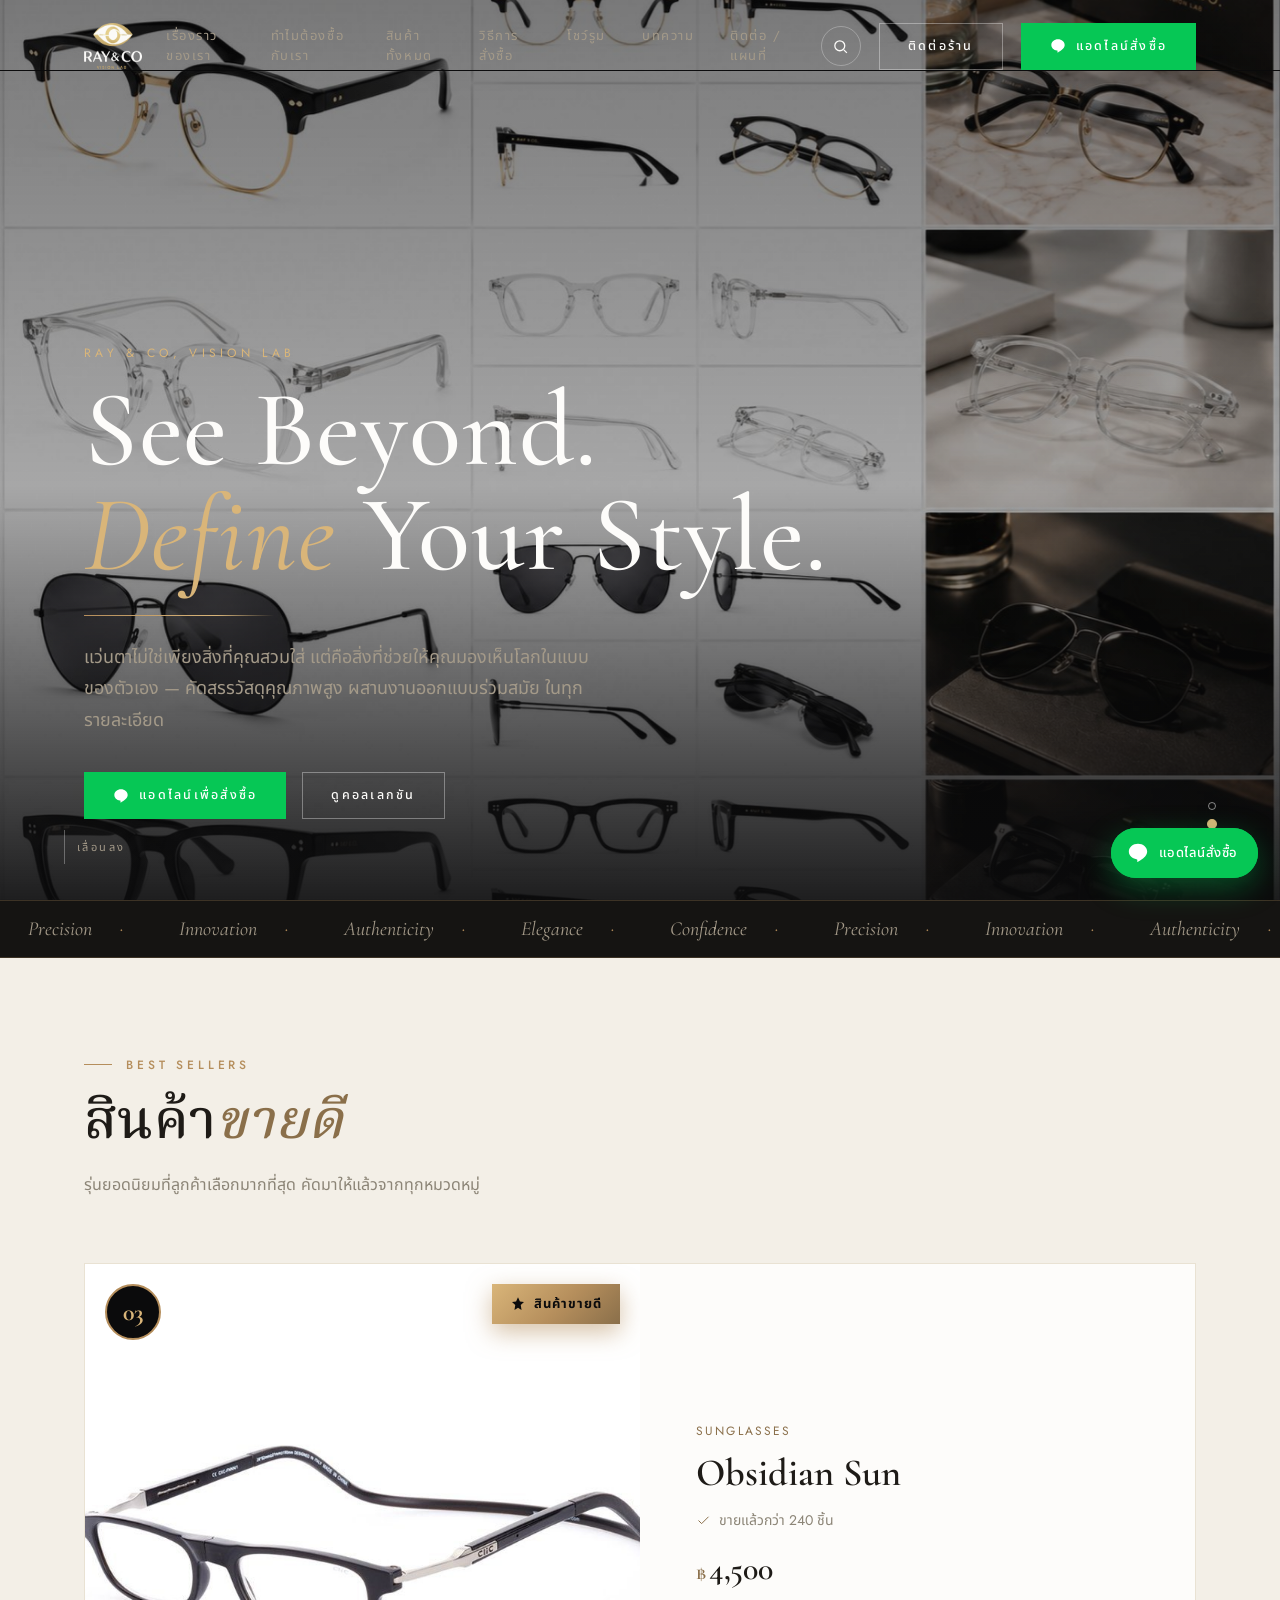
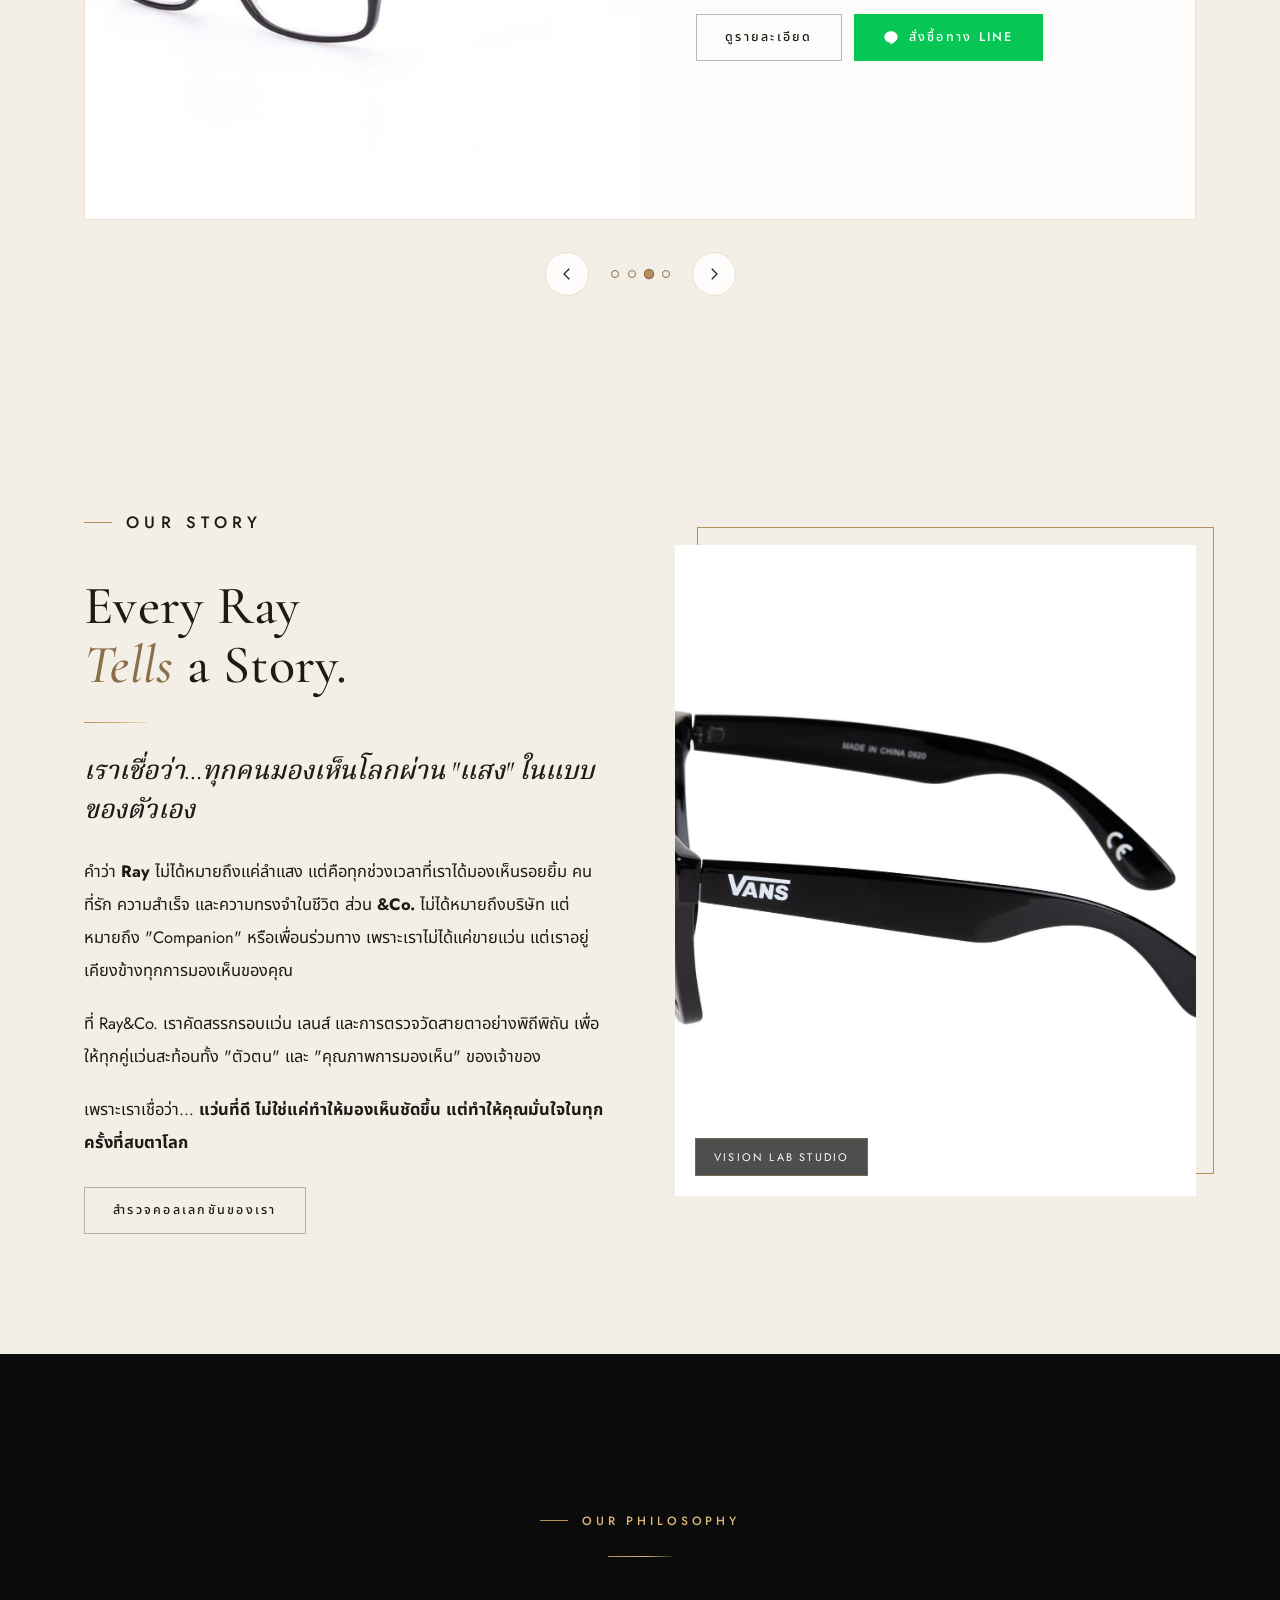
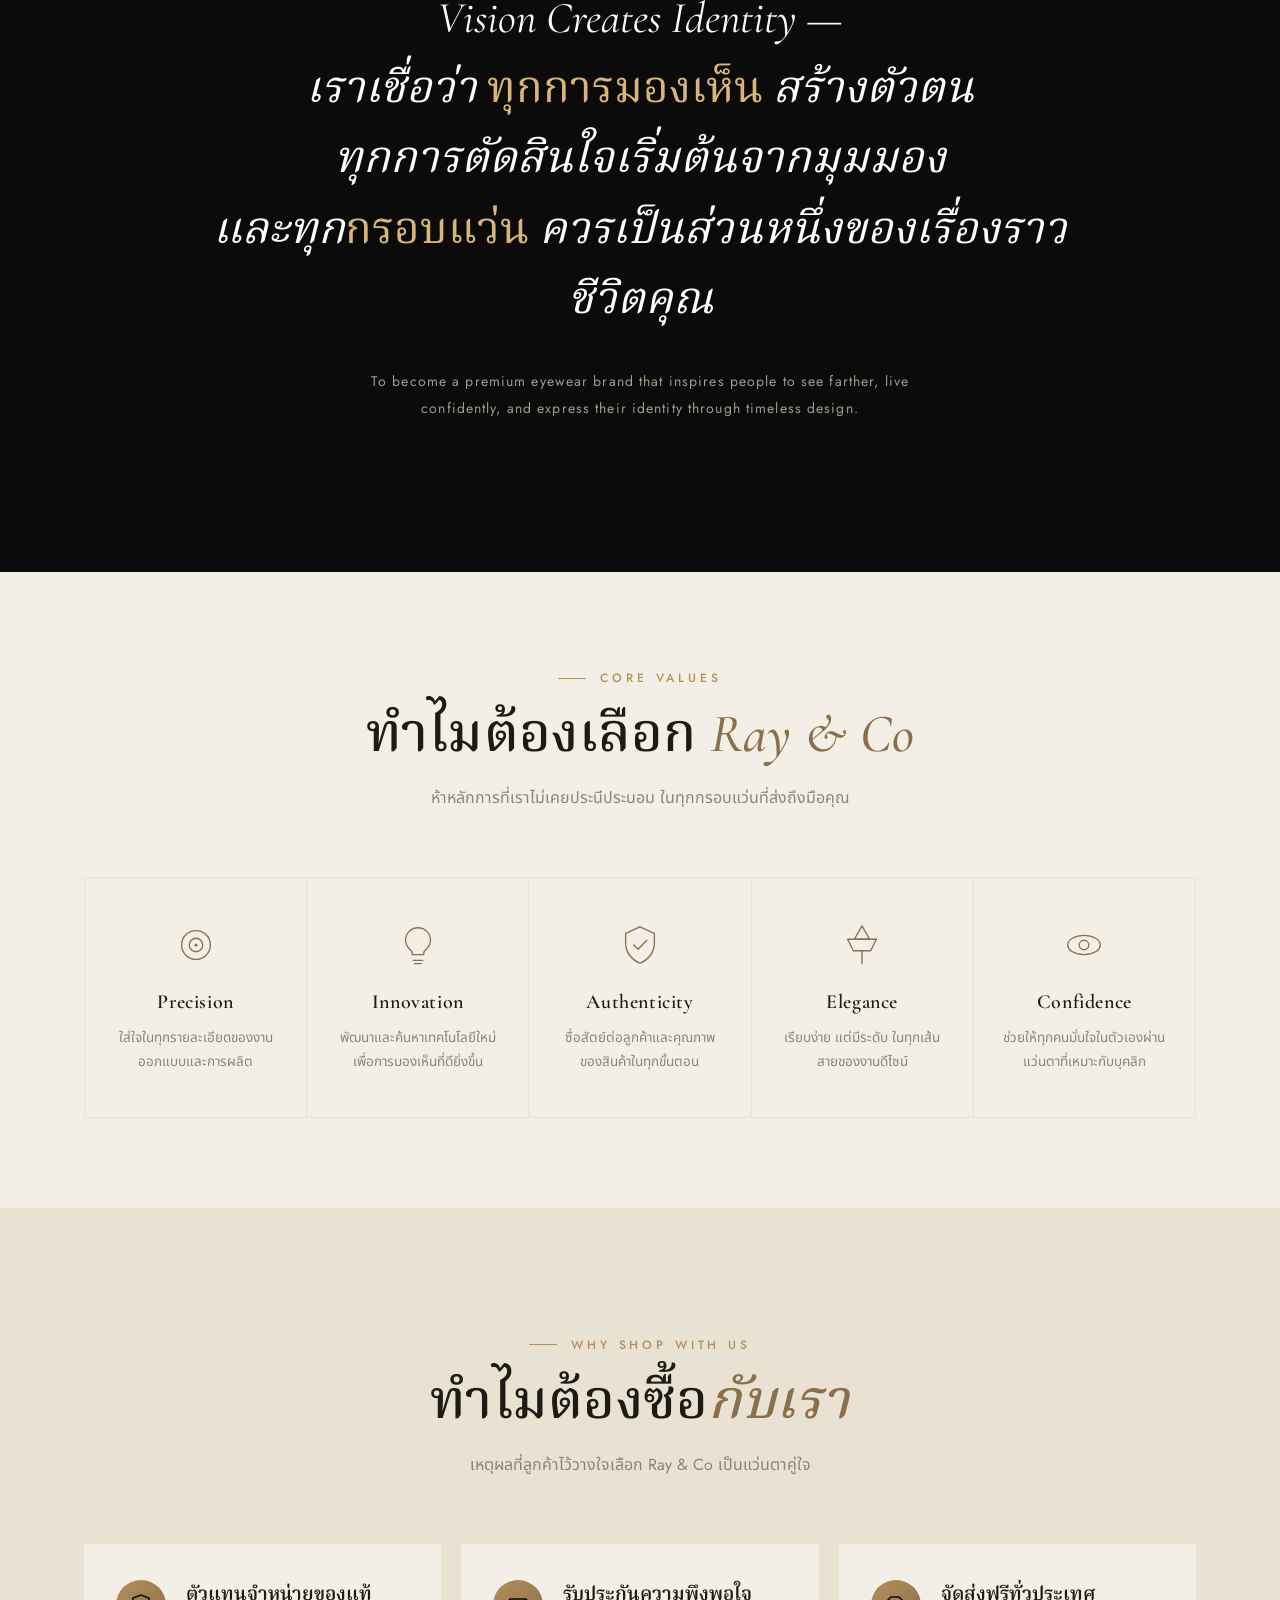
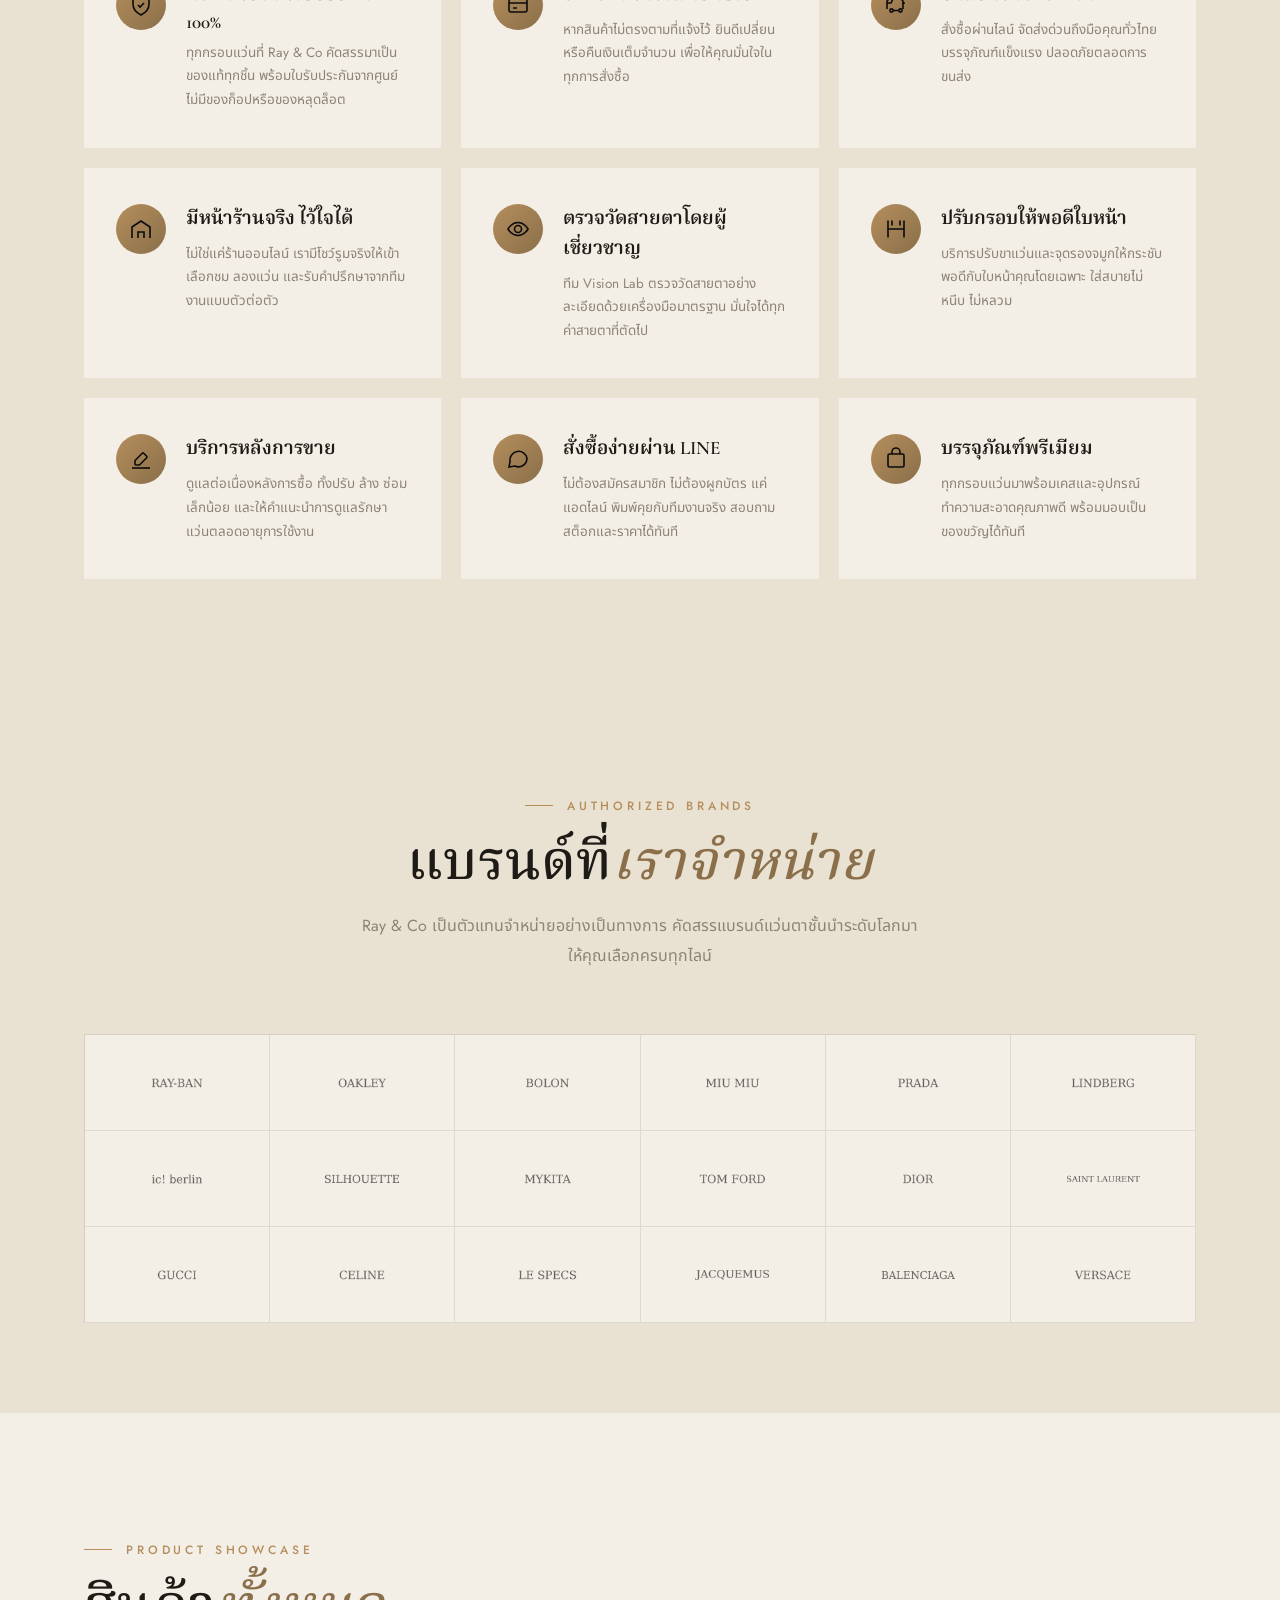
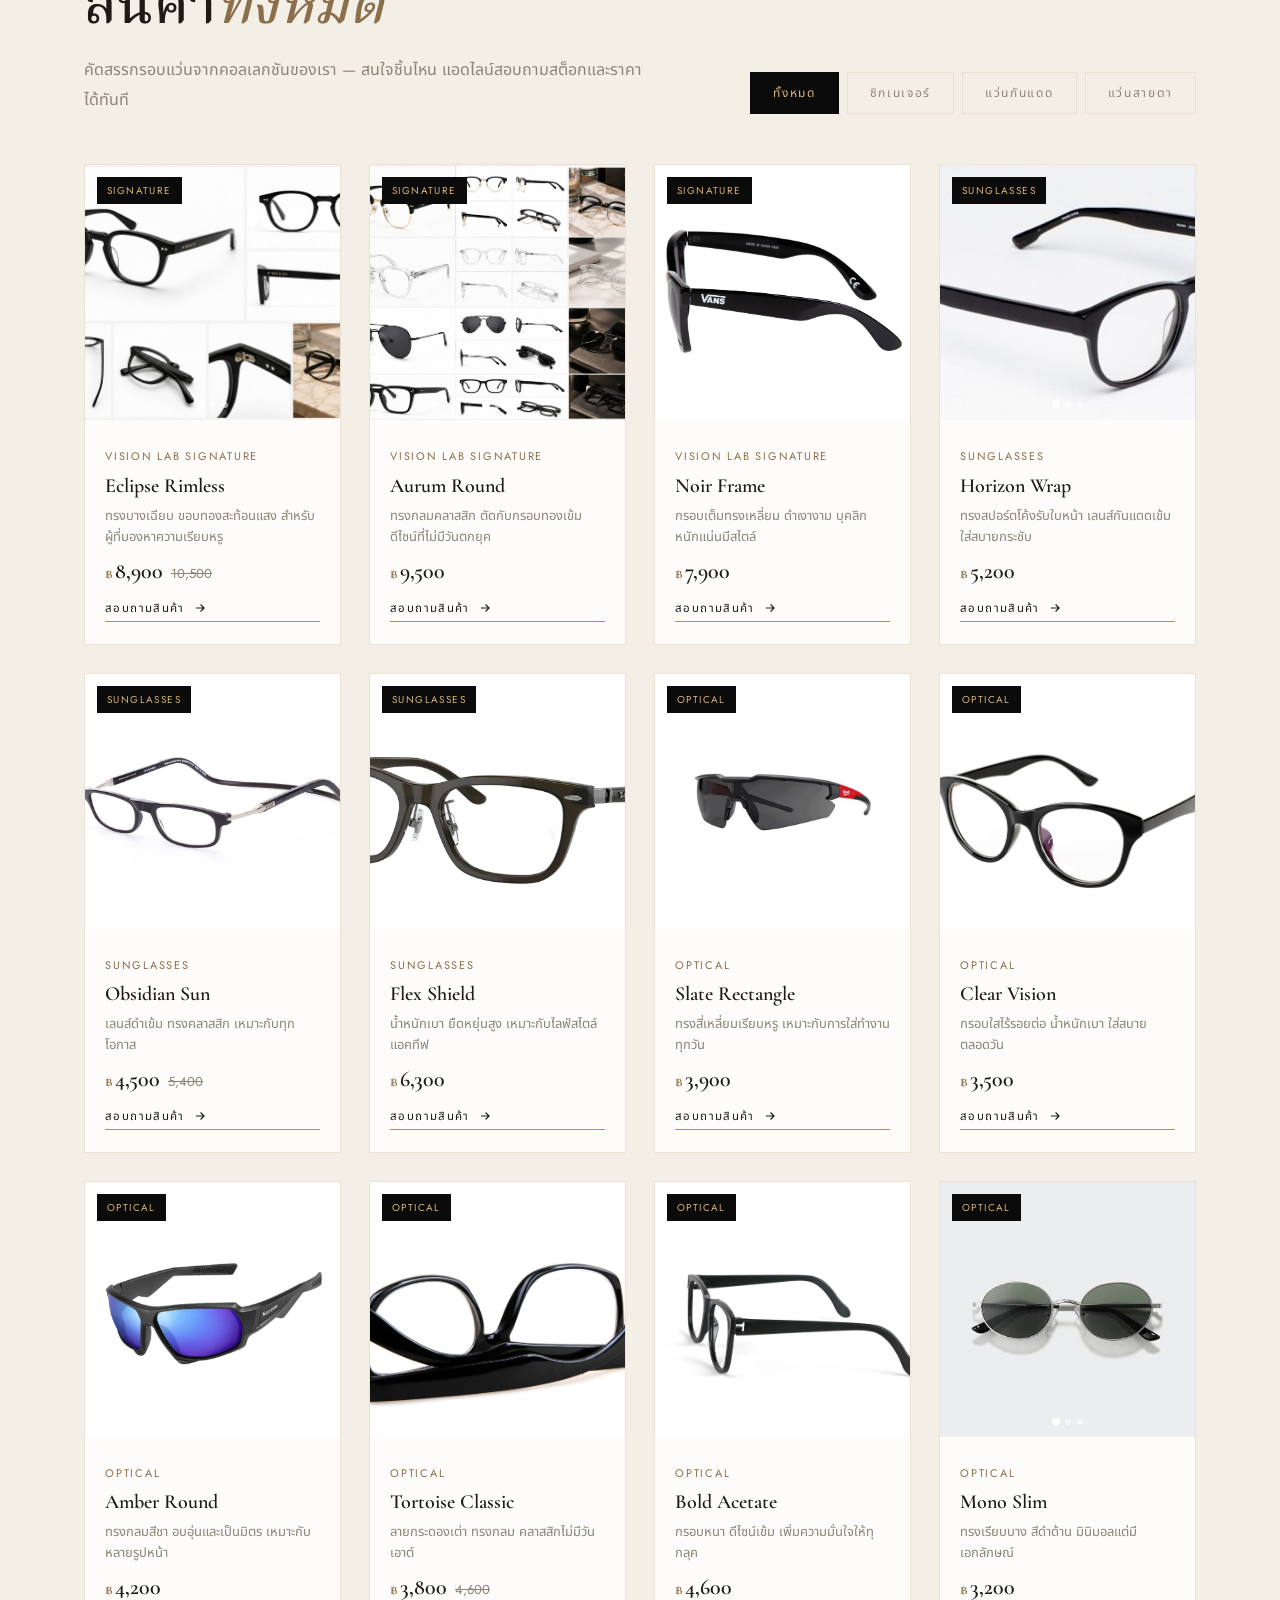
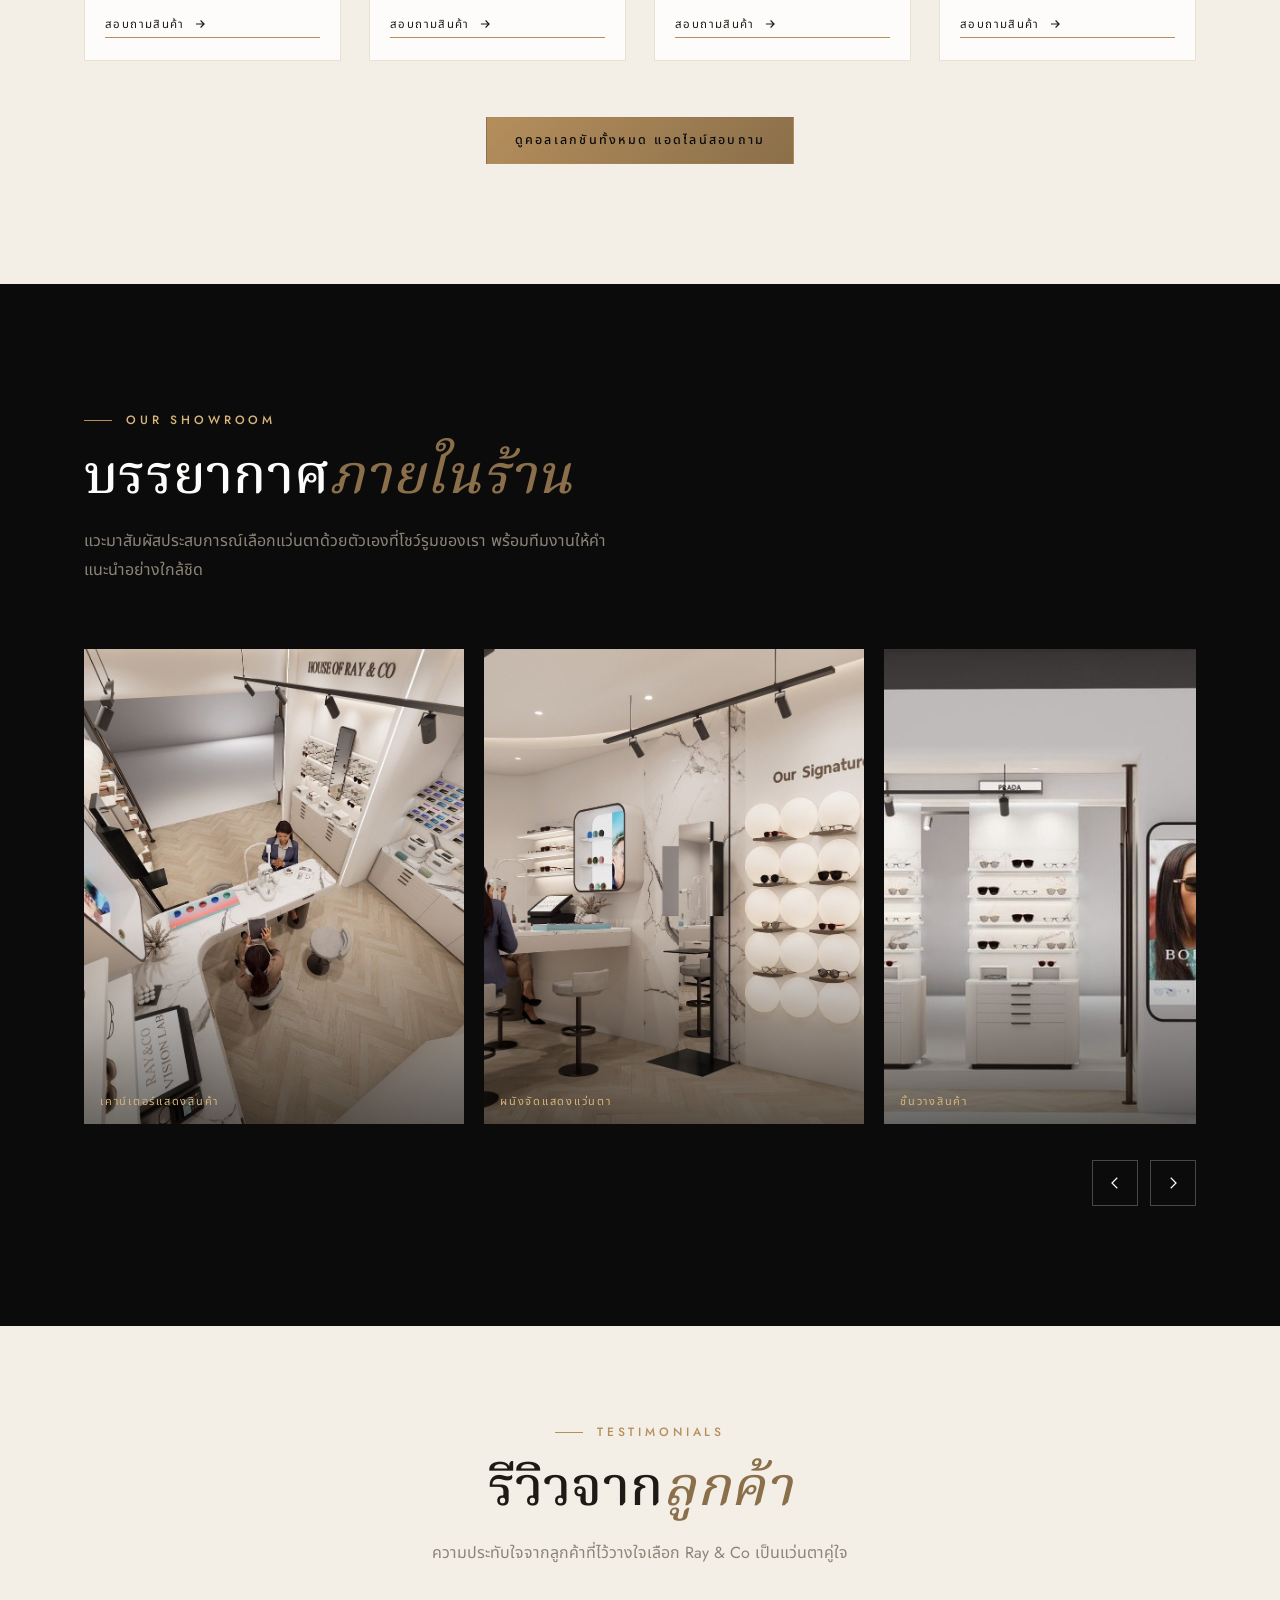
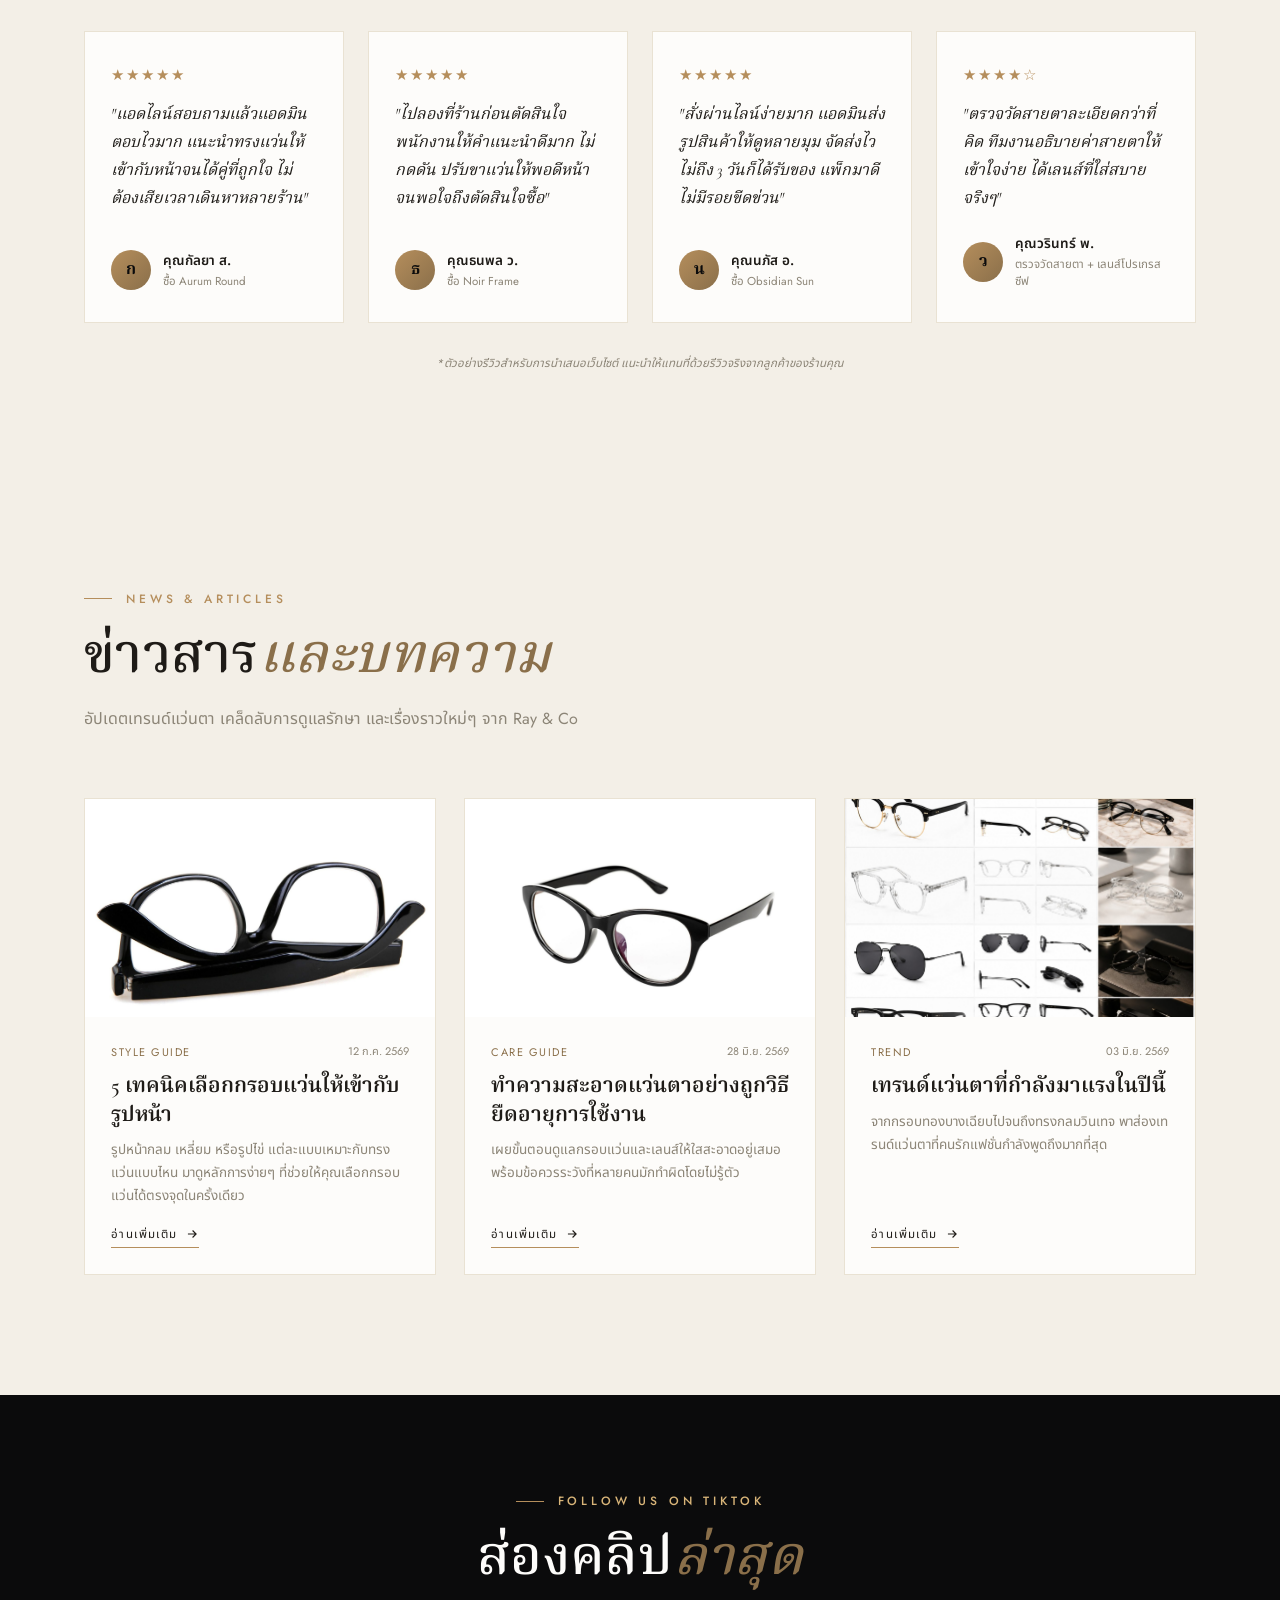
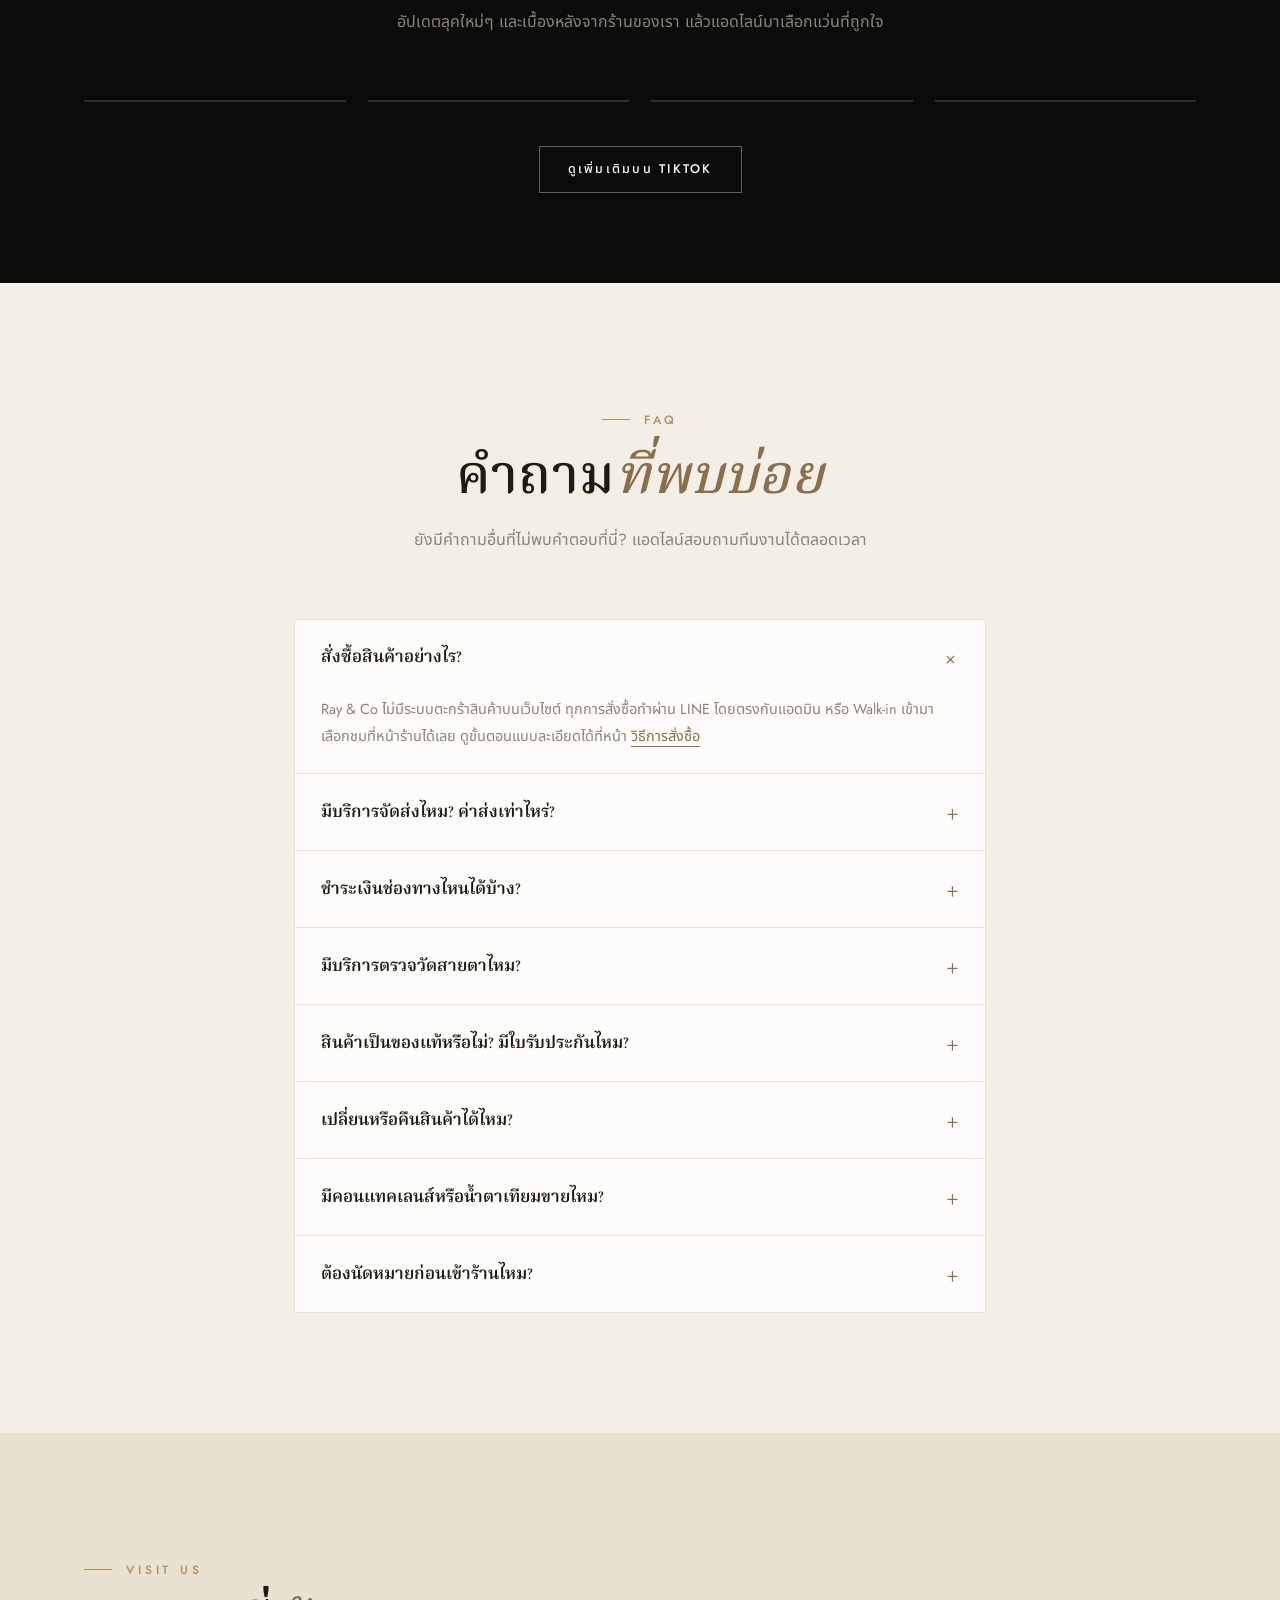
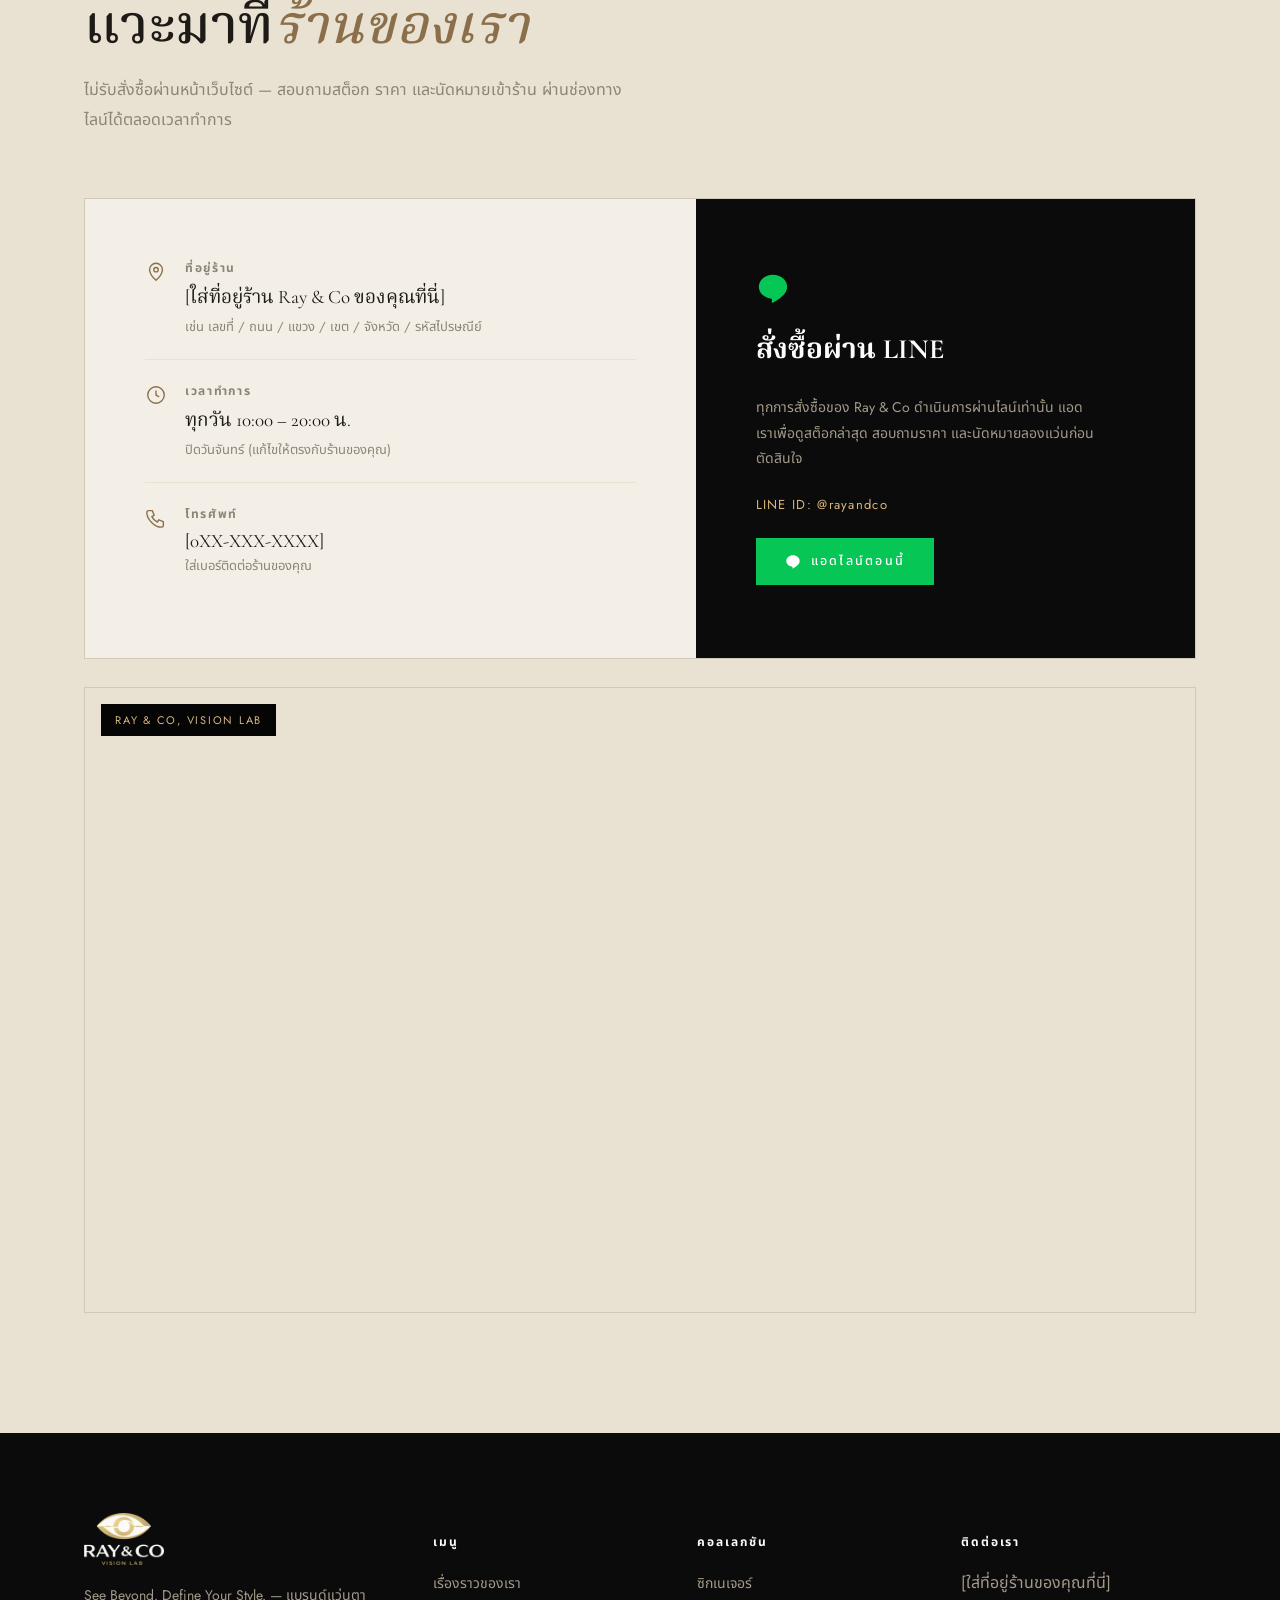
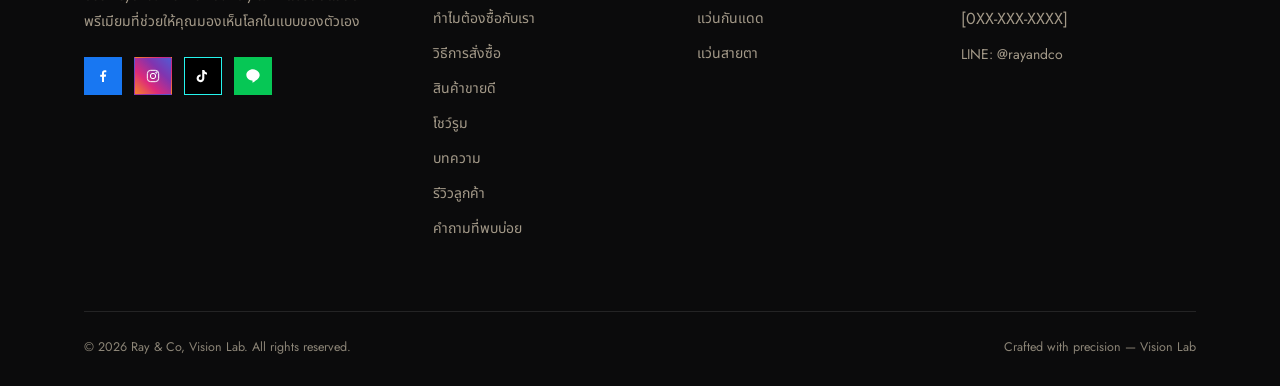
==== index.html @ b4481d18 "Add files via upload" ====
<!DOCTYPE html>
<html lang="th">
<head>
<meta charset="UTF-8">
<meta name="viewport" content="width=device-width, initial-scale=1.0">
<title>Ray &amp; Co, Vision Lab | See Beyond. Define Your Style.</title>
<meta name="description" content="Ray & Co, Vision Lab — แบรนด์แว่นตาพรีเมียมที่ผสานงานออกแบบร่วมสมัยเข้ากับคุณภาพเหนือกาลเวลา สนใจสั่งซื้อแอดไลน์ได้ทันที">

<!-- Favicon -->
<link rel="icon" href="favicon.ico" sizes="any">
<link rel="icon" href="assets/logo/favicon-32.png" type="image/png" sizes="32x32">
<link rel="icon" href="assets/logo/favicon-16.png" type="image/png" sizes="16x16">
<link rel="apple-touch-icon" href="assets/logo/apple-touch-icon.png">

<!-- Open Graph / Social Preview -->
<meta property="og:type" content="website">
<meta property="og:site_name" content="Ray & Co, Vision Lab">
<meta property="og:locale" content="th_TH">
<meta property="og:title" content="Ray & Co, Vision Lab | See Beyond. Define Your Style.">
<meta property="og:description" content="Ray & Co, Vision Lab — แบรนด์แว่นตาพรีเมียมที่ผสานงานออกแบบร่วมสมัยเข้ากับคุณภาพเหนือกาลเวลา สนใจสั่งซื้อแอดไลน์ได้ทันที">
<meta property="og:image" content="https://www.rayandco-visionlab.com/assets/logo/og-image.jpg">
<meta property="og:url" content="https://www.rayandco-visionlab.com/">
<meta name="twitter:card" content="summary_large_image">
<meta name="twitter:title" content="Ray & Co, Vision Lab | See Beyond. Define Your Style.">
<meta name="twitter:description" content="Ray & Co, Vision Lab — แบรนด์แว่นตาพรีเมียมที่ผสานงานออกแบบร่วมสมัยเข้ากับคุณภาพเหนือกาลเวลา สนใจสั่งซื้อแอดไลน์ได้ทันที">
<meta name="twitter:image" content="https://www.rayandco-visionlab.com/assets/logo/og-image.jpg">

<!-- Fonts -->
<link rel="preconnect" href="https://fonts.googleapis.com">
<link rel="preconnect" href="https://fonts.gstatic.com" crossorigin>
<link href="https://fonts.googleapis.com/css2?family=Cormorant+Garamond:ital,wght@0,300;0,400;0,500;0,600;1,400;1,500&family=Jost:wght@300;400;500;600&family=Noto+Serif+Thai:wght@400;500;600&family=Noto+Sans+Thai:wght@300;400;500;600&display=swap" rel="stylesheet">

<link rel="stylesheet" href="css/style.css">
</head>
<body>

<!-- =========================================================
     HEADER
     ========================================================= -->
<header class="site-header" id="siteHeader">
  <div class="container">
    <a href="#top" class="brand-mark">
      <img src="assets/logo/logo-white.png" alt="Ray & Co, Vision Lab" class="brand-logo-img">
    </a>

    <nav class="main-nav" id="mainNav">
      <a href="#story">เรื่องราวของเรา</a>
      <a href="#whyus">ทำไมต้องซื้อกับเรา</a>
      <a href="#collection">สินค้าทั้งหมด</a>
      <a href="order-guide.html">วิธีการสั่งซื้อ</a>
      <a href="#showroom">โชว์รูม</a>
      <a href="#articles">บทความ</a>
      <a href="#visit">ติดต่อ / แผนที่</a>
    </nav>

    <div class="header-actions">
      <button class="search-toggle" id="searchToggle" aria-label="ค้นหาสินค้า" aria-expanded="false">
        <svg viewBox="0 0 24 24" fill="none" stroke="currentColor" stroke-width="1.8"><circle cx="11" cy="11" r="7"/><path d="M21 21l-4.3-4.3"/></svg>
      </button>
      <a href="#visit" class="btn btn-outline-dark" id="navContactBtn"><span>ติดต่อร้าน</span></a>
      <a href="https://line.me/R/ti/p/@rayandco" target="_blank" rel="noopener" class="btn btn-line line-cta">
        <svg viewBox="0 0 24 24" fill="currentColor" aria-hidden="true"><path d="M12 2C6.477 2 2 5.79 2 10.45c0 4.17 3.55 7.67 8.35 8.32.32.07.77.21.88.49.1.25.06.65.03.9l-.14.9c-.04.25-.2.99.86.54 1.06-.45 5.72-3.37 7.8-5.77C21.24 13.9 22 12.26 22 10.45 22 5.79 17.52 2 12 2Z"/></svg>
        <span>แอดไลน์สั่งซื้อ</span>
      </a>
      <button class="nav-toggle" id="navToggle" aria-label="เปิดเมนู" aria-expanded="false">
        <span></span><span></span><span></span>
      </button>
    </div>
  </div>

  <div class="search-panel" id="searchPanel">
    <div class="container search-panel-inner">
      <svg class="search-panel-ic" viewBox="0 0 24 24" fill="none" stroke="currentColor" stroke-width="1.6"><circle cx="11" cy="11" r="7"/><path d="M21 21l-4.3-4.3"/></svg>
      <input type="text" id="searchInput" placeholder="ค้นหาสินค้า เช่น Aurum, แว่นกันแดด, Signature..." autocomplete="off">
      <button class="search-panel-close" id="searchClose" aria-label="ปิดค้นหา"><svg viewBox="0 0 24 24" fill="none" stroke="currentColor" stroke-width="1.8"><path d="M6 6l12 12M18 6L6 18"/></svg></button>
    </div>
    <p class="search-status" id="searchStatus"></p>
  </div>
</header>

<!-- =========================================================
     HERO
     ========================================================= -->
<section class="hero" id="top">
  <div class="hero-slides" id="heroSlides">
    <div class="hero-slide active"><img src="assets/shop/shop-14.jpg" alt="เคาน์เตอร์แสดงสินค้าภายในร้าน Ray & Co, Vision Lab" style="--pos:center 30%"></div>
    <div class="hero-slide"><img src="assets/products/product-04.jpg" alt="กรอบแว่นตาคอลเลกชันซิกเนเจอร์ระยะใกล้"></div>
    <div class="hero-slide"><img src="assets/shop/shop-01.jpg" alt="ชั้นวางแว่นตาภายในร้าน"></div>
    <div class="hero-slide"><img src="assets/shop/shop-05.jpg" alt="บรรยากาศภายในร้าน Ray & Co"></div>
  </div>

  <div class="hero-content">
    <div class="container">
      <p class="hero-eyebrow">Ray &amp; Co, Vision Lab</p>
      <h1 class="hero-title">See Beyond.<br><em>Define</em> Your Style.</h1>
      <div class="hero-line"></div>
      <p class="hero-sub">แว่นตาไม่ใช่เพียงสิ่งที่คุณสวมใส่ แต่คือสิ่งที่ช่วยให้คุณมองเห็นโลกในแบบของตัวเอง — คัดสรรวัสดุคุณภาพสูง ผสานงานออกแบบร่วมสมัย ในทุกรายละเอียด</p>
      <div class="hero-cta">
        <a href="https://line.me/R/ti/p/@rayandco" target="_blank" rel="noopener" class="btn btn-line line-cta">
          <svg viewBox="0 0 24 24" fill="currentColor" aria-hidden="true"><path d="M12 2C6.477 2 2 5.79 2 10.45c0 4.17 3.55 7.67 8.35 8.32.32.07.77.21.88.49.1.25.06.65.03.9l-.14.9c-.04.25-.2.99.86.54 1.06-.45 5.72-3.37 7.8-5.77C21.24 13.9 22 12.26 22 10.45 22 5.79 17.52 2 12 2Z"/></svg>
          <span>แอดไลน์เพื่อสั่งซื้อ</span>
        </a>
        <a href="#collection" class="btn btn-outline-dark"><span>ดูคอลเลกชัน</span></a>
      </div>
    </div>
  </div>

  <div class="scroll-cue"><span class="stick"></span> เลื่อนลง</div>
  <div class="hero-dots" id="heroDots"></div>
</section>

<!-- =========================================================
     MARQUEE
     ========================================================= -->
<div class="marquee" aria-hidden="true">
  <div class="marquee-track">
    <span>Precision</span><span>Innovation</span><span>Authenticity</span><span>Elegance</span><span>Confidence</span>
    <span>Precision</span><span>Innovation</span><span>Authenticity</span><span>Elegance</span><span>Confidence</span>
  </div>
</div>

<!-- =========================================================
     BEST SELLERS — auto-rotating spotlight
     ========================================================= -->
<section class="section tight bestsellers" id="bestsellers">
  <div class="container">
    <div class="section-head reveal">
      <p class="eyebrow">Best Sellers</p>
      <h2 class="section-title">สินค้า<em>ขายดี</em></h2>
      <p class="section-desc">รุ่นยอดนิยมที่ลูกค้าเลือกมากที่สุด คัดมาให้แล้วจากทุกหมวดหมู่</p>
    </div>

    <div class="bs-spotlight reveal" id="bsSpotlight">
      <div class="bs-slides" id="bsSlides">
        <div class="bs-slide active">
          <div class="bs-slide-media" data-lightbox data-caption="Eclipse Rimless สินค้าขายดีอันดับ 1">
            <div class="bs-badge"><svg viewBox="0 0 24 24" fill="currentColor"><path d="M12 2l2.9 6.3L21 9l-4.9 4.5L17.3 21 12 17.8 6.7 21l1.2-7.5L3 9l6.1-.7L12 2Z"/></svg>สินค้าขายดี</div>
            <div class="bs-rank">01</div>
            <img src="assets/products/product-01.jpg" alt="Eclipse Rimless สินค้าขายดีอันดับ 1" loading="lazy">
          </div>
          <div class="bs-slide-body">
            <p class="pk">Signature</p>
            <h3>Eclipse Rimless</h3>
            <p class="bs-sold"><svg viewBox="0 0 24 24" fill="none" stroke="currentColor" stroke-width="1.6"><path d="M4 12l5 5L20 6"/></svg>ขายแล้วกว่า 320 ชิ้น</p>
            <p class="bs-price">8,900</p>
            <div style="display:flex; gap:12px; flex-wrap:wrap; margin-top:26px;"><a class="btn btn-outline-ink" href="#collection" style="margin-top:0;">ดูรายละเอียด</a><a class="btn btn-line line-cta" href="https://line.me/R/ti/p/@rayandco" target="_blank" rel="noopener" style="margin-top:0;"><svg viewBox="0 0 24 24" fill="currentColor" aria-hidden="true"><path d="M12 2C6.477 2 2 5.79 2 10.45c0 4.17 3.55 7.67 8.35 8.32.32.07.77.21.88.49.1.25.06.65.03.9l-.14.9c-.04.25-.2.99.86.54 1.06-.45 5.72-3.37 7.8-5.77C21.24 13.9 22 12.26 22 10.45 22 5.79 17.52 2 12 2Z"/></svg><span>สั่งซื้อทาง LINE</span></a></div>
          </div>
        </div>
        <div class="bs-slide">
          <div class="bs-slide-media" data-lightbox data-caption="Tortoise Classic สินค้าขายดีอันดับ 2">
            <div class="bs-badge"><svg viewBox="0 0 24 24" fill="currentColor"><path d="M12 2l2.9 6.3L21 9l-4.9 4.5L17.3 21 12 17.8 6.7 21l1.2-7.5L3 9l6.1-.7L12 2Z"/></svg>สินค้าขายดี</div>
            <div class="bs-rank">02</div>
            <img src="assets/products/product-09.jpg" alt="Tortoise Classic สินค้าขายดีอันดับ 2" loading="lazy">
          </div>
          <div class="bs-slide-body">
            <p class="pk">Optical</p>
            <h3>Tortoise Classic</h3>
            <p class="bs-sold"><svg viewBox="0 0 24 24" fill="none" stroke="currentColor" stroke-width="1.6"><path d="M4 12l5 5L20 6"/></svg>ขายแล้วกว่า 275 ชิ้น</p>
            <p class="bs-price">3,800</p>
            <div style="display:flex; gap:12px; flex-wrap:wrap; margin-top:26px;"><a class="btn btn-outline-ink" href="#collection" style="margin-top:0;">ดูรายละเอียด</a><a class="btn btn-line line-cta" href="https://line.me/R/ti/p/@rayandco" target="_blank" rel="noopener" style="margin-top:0;"><svg viewBox="0 0 24 24" fill="currentColor" aria-hidden="true"><path d="M12 2C6.477 2 2 5.79 2 10.45c0 4.17 3.55 7.67 8.35 8.32.32.07.77.21.88.49.1.25.06.65.03.9l-.14.9c-.04.25-.2.99.86.54 1.06-.45 5.72-3.37 7.8-5.77C21.24 13.9 22 12.26 22 10.45 22 5.79 17.52 2 12 2Z"/></svg><span>สั่งซื้อทาง LINE</span></a></div>
          </div>
        </div>
        <div class="bs-slide">
          <div class="bs-slide-media" data-lightbox data-caption="Obsidian Sun สินค้าขายดีอันดับ 3">
            <div class="bs-badge"><svg viewBox="0 0 24 24" fill="currentColor"><path d="M12 2l2.9 6.3L21 9l-4.9 4.5L17.3 21 12 17.8 6.7 21l1.2-7.5L3 9l6.1-.7L12 2Z"/></svg>สินค้าขายดี</div>
            <div class="bs-rank">03</div>
            <img src="assets/products/product-08.jpg" alt="Obsidian Sun สินค้าขายดีอันดับ 3" loading="lazy">
          </div>
          <div class="bs-slide-body">
            <p class="pk">Sunglasses</p>
            <h3>Obsidian Sun</h3>
            <p class="bs-sold"><svg viewBox="0 0 24 24" fill="none" stroke="currentColor" stroke-width="1.6"><path d="M4 12l5 5L20 6"/></svg>ขายแล้วกว่า 240 ชิ้น</p>
            <p class="bs-price">4,500</p>
            <div style="display:flex; gap:12px; flex-wrap:wrap; margin-top:26px;"><a class="btn btn-outline-ink" href="#collection" style="margin-top:0;">ดูรายละเอียด</a><a class="btn btn-line line-cta" href="https://line.me/R/ti/p/@rayandco" target="_blank" rel="noopener" style="margin-top:0;"><svg viewBox="0 0 24 24" fill="currentColor" aria-hidden="true"><path d="M12 2C6.477 2 2 5.79 2 10.45c0 4.17 3.55 7.67 8.35 8.32.32.07.77.21.88.49.1.25.06.65.03.9l-.14.9c-.04.25-.2.99.86.54 1.06-.45 5.72-3.37 7.8-5.77C21.24 13.9 22 12.26 22 10.45 22 5.79 17.52 2 12 2Z"/></svg><span>สั่งซื้อทาง LINE</span></a></div>
          </div>
        </div>
        <div class="bs-slide">
          <div class="bs-slide-media" data-lightbox data-caption="Aurum Round สินค้าขายดีอันดับ 4">
            <div class="bs-badge"><svg viewBox="0 0 24 24" fill="currentColor"><path d="M12 2l2.9 6.3L21 9l-4.9 4.5L17.3 21 12 17.8 6.7 21l1.2-7.5L3 9l6.1-.7L12 2Z"/></svg>สินค้าขายดี</div>
            <div class="bs-rank">04</div>
            <img src="assets/products/product-04.jpg" alt="Aurum Round สินค้าขายดีอันดับ 4" loading="lazy">
          </div>
          <div class="bs-slide-body">
            <p class="pk">Signature</p>
            <h3>Aurum Round</h3>
            <p class="bs-sold"><svg viewBox="0 0 24 24" fill="none" stroke="currentColor" stroke-width="1.6"><path d="M4 12l5 5L20 6"/></svg>ขายแล้วกว่า 198 ชิ้น</p>
            <p class="bs-price">9,500</p>
            <div style="display:flex; gap:12px; flex-wrap:wrap; margin-top:26px;"><a class="btn btn-outline-ink" href="#collection" style="margin-top:0;">ดูรายละเอียด</a><a class="btn btn-line line-cta" href="https://line.me/R/ti/p/@rayandco" target="_blank" rel="noopener" style="margin-top:0;"><svg viewBox="0 0 24 24" fill="currentColor" aria-hidden="true"><path d="M12 2C6.477 2 2 5.79 2 10.45c0 4.17 3.55 7.67 8.35 8.32.32.07.77.21.88.49.1.25.06.65.03.9l-.14.9c-.04.25-.2.99.86.54 1.06-.45 5.72-3.37 7.8-5.77C21.24 13.9 22 12.26 22 10.45 22 5.79 17.52 2 12 2Z"/></svg><span>สั่งซื้อทาง LINE</span></a></div>
          </div>
        </div>
      </div>

      <div class="bs-controls">
        <button class="bs-arrow prev" id="bsPrev" aria-label="สินค้าก่อนหน้า"><svg viewBox="0 0 24 24" fill="none" stroke="currentColor" stroke-width="1.6"><path d="M15 5l-7 7 7 7"/></svg></button>
        <div class="bs-dots" id="bsDots"></div>
        <button class="bs-arrow next" id="bsNext" aria-label="สินค้าถัดไป"><svg viewBox="0 0 24 24" fill="none" stroke="currentColor" stroke-width="1.6"><path d="M9 5l7 7-7 7"/></svg></button>
      </div>
    </div>
  </div>
</section>

<!-- =========================================================
     BRAND STORY
     ========================================================= -->
<section class="section" id="story">
  <div class="container">
    <div class="story">
      <div class="story-copy reveal">
        <p class="eyebrow">Our Story</p>
        <h2 class="section-title">Every Ray<br><em>Tells</em> a Story.</h2>
        <div class="ray-line short"></div>
        <p class="lede">เราเชื่อว่า…ทุกคนมองเห็นโลกผ่าน "แสง" ในแบบของตัวเอง</p>
        <p>คำว่า <strong>Ray</strong> ไม่ได้หมายถึงแค่ลำแสง แต่คือทุกช่วงเวลาที่เราได้มองเห็นรอยยิ้ม คนที่รัก ความสำเร็จ และความทรงจำในชีวิต ส่วน <strong>&amp;Co.</strong> ไม่ได้หมายถึงบริษัท แต่หมายถึง "Companion" หรือเพื่อนร่วมทาง เพราะเราไม่ได้แค่ขายแว่น แต่เราอยู่เคียงข้างทุกการมองเห็นของคุณ</p>
        <p>ที่ Ray&amp;Co. เราคัดสรรกรอบแว่น เลนส์ และการตรวจวัดสายตาอย่างพิถีพิถัน เพื่อให้ทุกคู่แว่นสะท้อนทั้ง "ตัวตน" และ "คุณภาพการมองเห็น" ของเจ้าของ</p>
        <p>เพราะเราเชื่อว่า… <strong>แว่นที่ดี ไม่ใช่แค่ทำให้มองเห็นชัดขึ้น แต่ทำให้คุณมั่นใจในทุกครั้งที่สบตาโลก</strong></p>
        <a href="#collection" class="btn btn-outline-ink" style="margin-top:28px;"><span>สำรวจคอลเลกชันของเรา</span></a>
      </div>
      <div class="story-media reveal">
        <div class="gold-frame" aria-hidden="true"></div>
        <div class="frame">
          <img src="assets/products/product-06.jpg" alt="กรอบแว่นตาซิกเนเจอร์สีดำเงางาม Ray & Co">
          <span class="frame-tag">Vision Lab Studio</span>
        </div>
      </div>
    </div>
  </div>
</section>

<!-- =========================================================
     PHILOSOPHY
     ========================================================= -->
<section class="philosophy">
  <div class="container">
    <p class="eyebrow on-dark center">Our Philosophy</p>
    <div class="ray-line on-dark short" style="margin:26px auto;"></div>
    <p class="philosophy-quote reveal">Vision Creates Identity —<br>เราเชื่อว่า<span class="accent"> ทุกการมองเห็น</span> สร้างตัวตน<br>ทุกการตัดสินใจเริ่มต้นจากมุมมอง<br>และทุก<span class="accent">กรอบแว่น</span> ควรเป็นส่วนหนึ่งของเรื่องราวชีวิตคุณ</p>
    <p class="philosophy-sub">To become a premium eyewear brand that inspires people to see farther, live confidently, and express their identity through timeless design.</p>
  </div>
</section>

<!-- =========================================================
     CORE VALUES
     ========================================================= -->
<section class="section tight" id="values">
  <div class="container">
    <div class="section-head center reveal">
      <p class="eyebrow center">Core Values</p>
      <h2 class="section-title">ทำไมต้องเลือก <em>Ray &amp; Co</em></h2>
      <p class="section-desc" style="margin-left:auto;margin-right:auto;">ห้าหลักการที่เราไม่เคยประนีประนอม ในทุกกรอบแว่นที่ส่งถึงมือคุณ</p>
    </div>
  </div>
  <div class="container">
    <div class="values-grid reveal">
      <div class="value-card">
        <div class="vi"><svg viewBox="0 0 48 48" fill="none"><circle cx="24" cy="24" r="15" stroke="currentColor" stroke-width="1.4"/><circle cx="24" cy="24" r="7" stroke="currentColor" stroke-width="1.4"/><circle cx="24" cy="24" r="1.6" fill="currentColor"/></svg></div>
        <h3>Precision</h3>
        <p>ใส่ใจในทุกรายละเอียดของงานออกแบบและการผลิต</p>
      </div>
      <div class="value-card">
        <div class="vi"><svg viewBox="0 0 48 48" fill="none"><path d="M24 6c-7.2 0-13 5.8-13 13 0 5 2.8 8 5.2 10.2.9.8 1.8 2 1.8 3.3V34h12v-1.5c0-1.3.9-2.5 1.8-3.3 2.4-2.2 5.2-5.2 5.2-10.2 0-7.2-5.8-13-13-13Z" stroke="currentColor" stroke-width="1.4"/><path d="M19 40h10M20.5 43.5h7" stroke="currentColor" stroke-width="1.4" stroke-linecap="round"/></svg></div>
        <h3>Innovation</h3>
        <p>พัฒนาและค้นหาเทคโนโลยีใหม่เพื่อการมองเห็นที่ดียิ่งขึ้น</p>
      </div>
      <div class="value-card">
        <div class="vi"><svg viewBox="0 0 48 48" fill="none"><path d="M24 5 39 12v10c0 10-6.4 17.6-15 21-8.6-3.4-15-11-15-21V12L24 5Z" stroke="currentColor" stroke-width="1.4"/><path d="M17.5 24l4.5 4.5 9-9.5" stroke="currentColor" stroke-width="1.4" stroke-linecap="round" stroke-linejoin="round"/></svg></div>
        <h3>Authenticity</h3>
        <p>ซื่อสัตย์ต่อลูกค้าและคุณภาพของสินค้าในทุกขั้นตอน</p>
      </div>
      <div class="value-card">
        <div class="vi"><svg viewBox="0 0 48 48" fill="none"><path d="M24 4 32 18H16L24 4Z" stroke="currentColor" stroke-width="1.4" stroke-linejoin="round"/><path d="M9 18h30l-6 12H15L9 18Z" stroke="currentColor" stroke-width="1.4" stroke-linejoin="round"/><path d="M24 30V44" stroke="currentColor" stroke-width="1.4"/></svg></div>
        <h3>Elegance</h3>
        <p>เรียบง่าย แต่มีระดับ ในทุกเส้นสายของงานดีไซน์</p>
      </div>
      <div class="value-card">
        <div class="vi"><svg viewBox="0 0 48 48" fill="none"><ellipse cx="24" cy="24" rx="17" ry="10" stroke="currentColor" stroke-width="1.4"/><circle cx="24" cy="24" r="5" stroke="currentColor" stroke-width="1.4"/></svg></div>
        <h3>Confidence</h3>
        <p>ช่วยให้ทุกคนมั่นใจในตัวเองผ่านแว่นตาที่เหมาะกับบุคลิก</p>
      </div>
    </div>
  </div>
</section>

<!-- =========================================================
     WHY BUY WITH US
     ========================================================= -->
<section class="section whyus" id="whyus">
  <div class="container">
    <div class="section-head center reveal">
      <p class="eyebrow center">Why Shop With Us</p>
      <h2 class="section-title">ทำไมต้องซื้อ<em>กับเรา</em></h2>
      <p class="section-desc" style="margin-left:auto;margin-right:auto;">เหตุผลที่ลูกค้าไว้วางใจเลือก Ray &amp; Co เป็นแว่นตาคู่ใจ</p>
    </div>

    <div class="whyus-grid">
      <div class="whyus-card reveal">
        <div class="whyus-ic"><svg viewBox="0 0 24 24" fill="none" stroke="currentColor" stroke-width="1.6"><path d="M12 2 4 5v6c0 5 3.4 8.7 8 11 4.6-2.3 8-6 8-11V5l-8-3Z"/><path d="M9 12l2 2 4-4"/></svg></div>
        <div>
          <h3>ตัวแทนจำหน่ายของแท้ 100%</h3>
          <p>ทุกกรอบแว่นที่ Ray &amp; Co คัดสรรมาเป็นของแท้ทุกชิ้น พร้อมใบรับประกันจากศูนย์ ไม่มีของก็อปหรือของหลุดล็อต</p>
        </div>
      </div>
      <div class="whyus-card reveal">
        <div class="whyus-ic"><svg viewBox="0 0 24 24" fill="none" stroke="currentColor" stroke-width="1.6"><rect x="3" y="6" width="18" height="13" rx="2"/><path d="M3 10h18M7 15h4"/></svg></div>
        <div>
          <h3>รับประกันความพึงพอใจ</h3>
          <p>หากสินค้าไม่ตรงตามที่แจ้งไว้ ยินดีเปลี่ยนหรือคืนเงินเต็มจำนวน เพื่อให้คุณมั่นใจในทุกการสั่งซื้อ</p>
        </div>
      </div>
      <div class="whyus-card reveal">
        <div class="whyus-ic"><svg viewBox="0 0 24 24" fill="none" stroke="currentColor" stroke-width="1.6"><path d="M3 16V8l4-4h8l4 4v8"/><circle cx="7.5" cy="17.5" r="1.6"/><circle cx="16.5" cy="17.5" r="1.6"/><path d="M9 17.5h6M3 10h4l1.5-3M21 10h-3"/></svg></div>
        <div>
          <h3>จัดส่งฟรีทั่วประเทศ</h3>
          <p>สั่งซื้อผ่านไลน์ จัดส่งด่วนถึงมือคุณทั่วไทย บรรจุภัณฑ์แข็งแรง ปลอดภัยตลอดการขนส่ง</p>
        </div>
      </div>
      <div class="whyus-card reveal">
        <div class="whyus-ic"><svg viewBox="0 0 24 24" fill="none" stroke="currentColor" stroke-width="1.6"><path d="M3 21V10l9-6 9 6v11"/><path d="M9 21v-6h6v6"/></svg></div>
        <div>
          <h3>มีหน้าร้านจริง ไว้ใจได้</h3>
          <p>ไม่ใช่แค่ร้านออนไลน์ เรามีโชว์รูมจริงให้เข้าเลือกชม ลองแว่น และรับคำปรึกษาจากทีมงานแบบตัวต่อตัว</p>
        </div>
      </div>
      <div class="whyus-card reveal">
        <div class="whyus-ic"><svg viewBox="0 0 24 24" fill="none" stroke="currentColor" stroke-width="1.6"><circle cx="12" cy="12" r="3.5"/><path d="M2 12s3.5-6.5 10-6.5S22 12 22 12s-3.5 6.5-10 6.5S2 12 2 12Z"/></svg></div>
        <div>
          <h3>ตรวจวัดสายตาโดยผู้เชี่ยวชาญ</h3>
          <p>ทีม Vision Lab ตรวจวัดสายตาอย่างละเอียดด้วยเครื่องมือมาตรฐาน มั่นใจได้ทุกค่าสายตาที่ตัดไป</p>
        </div>
      </div>
      <div class="whyus-card reveal">
        <div class="whyus-ic"><svg viewBox="0 0 24 24" fill="none" stroke="currentColor" stroke-width="1.6"><path d="M4 4v16M20 4v16M4 12h16" stroke-linecap="round"/><path d="M8 4v4M16 4v4" stroke-linecap="round"/></svg></div>
        <div>
          <h3>ปรับกรอบให้พอดีใบหน้า</h3>
          <p>บริการปรับขาแว่นและจุดรองจมูกให้กระชับพอดีกับใบหน้าคุณโดยเฉพาะ ใส่สบายไม่หนีบ ไม่หลวม</p>
        </div>
      </div>
      <div class="whyus-card reveal">
        <div class="whyus-ic"><svg viewBox="0 0 24 24" fill="none" stroke="currentColor" stroke-width="1.6"><path d="M14.7 6.3a1 1 0 0 0-1.4 0l-7 7a1 1 0 0 0-.3.7V17a1 1 0 0 0 1 1h3a1 1 0 0 0 .7-.3l7-7a1 1 0 0 0 0-1.4l-3-3Z"/><path d="M3 21h18"/></svg></div>
        <div>
          <h3>บริการหลังการขาย</h3>
          <p>ดูแลต่อเนื่องหลังการซื้อ ทั้งปรับ ล้าง ซ่อมเล็กน้อย และให้คำแนะนำการดูแลรักษาแว่นตลอดอายุการใช้งาน</p>
        </div>
      </div>
      <div class="whyus-card reveal">
        <div class="whyus-ic"><svg viewBox="0 0 24 24" fill="none" stroke="currentColor" stroke-width="1.6"><path d="M21 11.5a8.4 8.4 0 0 1-8.4 8.4c-1.3 0-2.6-.3-3.7-.9L3 20l1.1-5.7a8.4 8.4 0 1 1 16.9-2.8Z"/></svg></div>
        <div>
          <h3>สั่งซื้อง่ายผ่าน LINE</h3>
          <p>ไม่ต้องสมัครสมาชิก ไม่ต้องผูกบัตร แค่แอดไลน์ พิมพ์คุยกับทีมงานจริง สอบถามสต็อกและราคาได้ทันที</p>
        </div>
      </div>
      <div class="whyus-card reveal">
        <div class="whyus-ic"><svg viewBox="0 0 24 24" fill="none" stroke="currentColor" stroke-width="1.6"><rect x="4" y="7" width="16" height="13" rx="1.5"/><path d="M8 7V5a4 4 0 0 1 8 0v2"/></svg></div>
        <div>
          <h3>บรรจุภัณฑ์พรีเมียม</h3>
          <p>ทุกกรอบแว่นมาพร้อมเคสและอุปกรณ์ทำความสะอาดคุณภาพดี พร้อมมอบเป็นของขวัญได้ทันที</p>
        </div>
      </div>
    </div>
  </div>
</section>

<!-- =========================================================
     BRANDS WE CARRY
     ========================================================= -->
<section class="section tight brands-section">
  <div class="container">
    <div class="section-head center reveal">
      <p class="eyebrow center">Authorized Brands</p>
      <h2 class="section-title">แบรนด์ที่<em>เราจำหน่าย</em></h2>
      <p class="section-desc" style="margin-left:auto;margin-right:auto;">Ray &amp; Co เป็นตัวแทนจำหน่ายอย่างเป็นทางการ คัดสรรแบรนด์แว่นตาชั้นนำระดับโลกมาให้คุณเลือกครบทุกไลน์</p>
    </div>

    <div class="brand-grid reveal">
      <div class="brand-logo-item"><img src="assets/brands/ray-ban.png" alt="Ray-Ban" loading="lazy"></div>
      <div class="brand-logo-item"><img src="assets/brands/oakley.png" alt="Oakley" loading="lazy"></div>
      <div class="brand-logo-item"><img src="assets/brands/bolon.png" alt="Bolon" loading="lazy"></div>
      <div class="brand-logo-item"><img src="assets/brands/miu-miu.png" alt="Miu Miu" loading="lazy"></div>
      <div class="brand-logo-item"><img src="assets/brands/prada.png" alt="Prada" loading="lazy"></div>
      <div class="brand-logo-item"><img src="assets/brands/lindberg.png" alt="Lindberg" loading="lazy"></div>
      <div class="brand-logo-item"><img src="assets/brands/ic-berlin.png" alt="ic! berlin" loading="lazy"></div>
      <div class="brand-logo-item"><img src="assets/brands/silhouette.png" alt="Silhouette" loading="lazy"></div>
      <div class="brand-logo-item"><img src="assets/brands/mykita.png" alt="Mykita" loading="lazy"></div>
      <div class="brand-logo-item"><img src="assets/brands/tom-ford.png" alt="Tom Ford" loading="lazy"></div>
      <div class="brand-logo-item"><img src="assets/brands/dior.png" alt="Dior" loading="lazy"></div>
      <div class="brand-logo-item"><img src="assets/brands/saint-laurent.png" alt="Saint Laurent" loading="lazy"></div>
      <div class="brand-logo-item"><img src="assets/brands/gucci.png" alt="Gucci" loading="lazy"></div>
      <div class="brand-logo-item"><img src="assets/brands/celine.png" alt="Celine" loading="lazy"></div>
      <div class="brand-logo-item"><img src="assets/brands/le-specs.png" alt="Le Specs" loading="lazy"></div>
      <div class="brand-logo-item"><img src="assets/brands/jacquemus.png" alt="Jacquemus" loading="lazy"></div>
      <div class="brand-logo-item"><img src="assets/brands/balenciaga.png" alt="Balenciaga" loading="lazy"></div>
      <div class="brand-logo-item"><img src="assets/brands/versace.png" alt="Versace" loading="lazy"></div>
    </div>
  </div>
</section>

<!-- =========================================================
     PRODUCT SHOWCASE
     ========================================================= -->
<section class="section" id="collection">
  <div class="container">
    <div class="showcase-head reveal">
      <div class="section-head" style="margin-bottom:0;">
        <p class="eyebrow">Product Showcase</p>
        <h2 class="section-title">สินค้า<em>ทั้งหมด</em></h2>
        <p class="section-desc">คัดสรรกรอบแว่นจากคอลเลกชันของเรา — สนใจชิ้นไหน แอดไลน์สอบถามสต็อกและราคาได้ทันที</p>
      </div>
      <div class="tabs" id="productTabs">
        <button class="tab-btn active" data-filter="all">ทั้งหมด</button>
        <button class="tab-btn" data-filter="signature">ซิกเนเจอร์</button>
        <button class="tab-btn" data-filter="sun">แว่นกันแดด</button>
        <button class="tab-btn" data-filter="optical">แว่นสายตา</button>
      </div>
    </div>

    <div class="product-grid" id="productGrid">
      <!-- Signature -->
      <article class="product-card" data-cat="signature">
        <div class="product-media" data-lightbox data-caption="Eclipse Rimless — Signature Collection" data-images="assets/products/product-01.jpg,assets/products/product-01.jpg,assets/products/product-01.jpg">
          <span class="product-tag">Signature</span>
          <img src="assets/products/product-01.jpg" alt="Eclipse Rimless แว่นตาทรงบางเฉียบขอบทอง คอลเลกชันซิกเนเจอร์" loading="lazy">
          <div class="product-zoom"><svg viewBox="0 0 24 24" fill="none" stroke="currentColor" stroke-width="1.8"><circle cx="11" cy="11" r="7"/><path d="M21 21l-4.3-4.3"/></svg></div>
        </div>
        <div class="product-body">
          <p class="pk">Vision Lab Signature</p>
          <h3>Eclipse Rimless</h3>
          <p>ทรงบางเฉียบ ขอบทองสะท้อนแสง สำหรับผู้ที่มองหาความเรียบหรู</p>
          <div class="product-price"><span class="now">8,900</span><span class="was">10,500</span></div>
          <a class="product-line" href="https://line.me/R/ti/p/@rayandco" target="_blank" rel="noopener">สอบถามสินค้า <svg viewBox="0 0 24 24" fill="none" stroke="currentColor" stroke-width="2"><path d="M5 12h14M13 6l6 6-6 6"/></svg></a>
        </div>
      </article>

      <article class="product-card" data-cat="signature">
        <div class="product-media" data-lightbox data-caption="Aurum Round — Signature Collection" data-images="assets/products/product-04.jpg,assets/products/product-04.jpg,assets/products/product-04.jpg">
          <span class="product-tag">Signature</span>
          <img src="assets/products/product-04.jpg" alt="Aurum Round แว่นตาทรงกลมกรอบทอง คอลเลกชันซิกเนเจอร์" loading="lazy">
          <div class="product-zoom"><svg viewBox="0 0 24 24" fill="none" stroke="currentColor" stroke-width="1.8"><circle cx="11" cy="11" r="7"/><path d="M21 21l-4.3-4.3"/></svg></div>
        </div>
        <div class="product-body">
          <p class="pk">Vision Lab Signature</p>
          <h3>Aurum Round</h3>
          <p>ทรงกลมคลาสสิก ตัดกับกรอบทองเข้ม ดีไซน์ที่ไม่มีวันตกยุค</p>
          <div class="product-price"><span class="now">9,500</span></div>
          <a class="product-line" href="https://line.me/R/ti/p/@rayandco" target="_blank" rel="noopener">สอบถามสินค้า <svg viewBox="0 0 24 24" fill="none" stroke="currentColor" stroke-width="2"><path d="M5 12h14M13 6l6 6-6 6"/></svg></a>
        </div>
      </article>

      <article class="product-card" data-cat="signature">
        <div class="product-media" data-lightbox data-caption="Noir Frame — Signature Collection" data-images="assets/products/product-06.jpg,assets/products/product-06.jpg,assets/products/product-06.jpg">
          <span class="product-tag">Signature</span>
          <img src="assets/products/product-06.jpg" alt="Noir Frame แว่นตากรอบเต็มทรงเหลี่ยมสีดำ คอลเลกชันซิกเนเจอร์" loading="lazy">
          <div class="product-zoom"><svg viewBox="0 0 24 24" fill="none" stroke="currentColor" stroke-width="1.8"><circle cx="11" cy="11" r="7"/><path d="M21 21l-4.3-4.3"/></svg></div>
        </div>
        <div class="product-body">
          <p class="pk">Vision Lab Signature</p>
          <h3>Noir Frame</h3>
          <p>กรอบเต็มทรงเหลี่ยม ดำเงางาม บุคลิกหนักแน่นมีสไตล์</p>
          <div class="product-price"><span class="now">7,900</span></div>
          <a class="product-line" href="https://line.me/R/ti/p/@rayandco" target="_blank" rel="noopener">สอบถามสินค้า <svg viewBox="0 0 24 24" fill="none" stroke="currentColor" stroke-width="2"><path d="M5 12h14M13 6l6 6-6 6"/></svg></a>
        </div>
      </article>

      <!-- Sunglasses -->
      <article class="product-card" data-cat="sun">
        <div class="product-media" data-lightbox data-caption="Horizon Wrap — Sunglasses" data-images="assets/products/product-03.jpg,assets/products/product-03.jpg,assets/products/product-03.jpg">
          <span class="product-tag">Sunglasses</span>
          <img src="assets/products/product-03.jpg" alt="Horizon Wrap แว่นกันแดดทรงสปอร์ตโค้งรับใบหน้า" loading="lazy">
          <div class="product-zoom"><svg viewBox="0 0 24 24" fill="none" stroke="currentColor" stroke-width="1.8"><circle cx="11" cy="11" r="7"/><path d="M21 21l-4.3-4.3"/></svg></div>
        </div>
        <div class="product-body">
          <p class="pk">Sunglasses</p>
          <h3>Horizon Wrap</h3>
          <p>ทรงสปอร์ตโค้งรับใบหน้า เลนส์กันแดดเข้ม ใส่สบายกระชับ</p>
          <div class="product-price"><span class="now">5,200</span></div>
          <a class="product-line" href="https://line.me/R/ti/p/@rayandco" target="_blank" rel="noopener">สอบถามสินค้า <svg viewBox="0 0 24 24" fill="none" stroke="currentColor" stroke-width="2"><path d="M5 12h14M13 6l6 6-6 6"/></svg></a>
        </div>
      </article>

      <article class="product-card" data-cat="sun">
        <div class="product-media" data-lightbox data-caption="Obsidian Sun — Sunglasses" data-images="assets/products/product-08.jpg,assets/products/product-08.jpg,assets/products/product-08.jpg">
          <span class="product-tag">Sunglasses</span>
          <img src="assets/products/product-08.jpg" alt="Obsidian Sun แว่นกันแดดเลนส์ดำเข้มทรงคลาสสิก" loading="lazy">
          <div class="product-zoom"><svg viewBox="0 0 24 24" fill="none" stroke="currentColor" stroke-width="1.8"><circle cx="11" cy="11" r="7"/><path d="M21 21l-4.3-4.3"/></svg></div>
        </div>
        <div class="product-body">
          <p class="pk">Sunglasses</p>
          <h3>Obsidian Sun</h3>
          <p>เลนส์ดำเข้ม ทรงคลาสสิก เหมาะกับทุกโอกาส</p>
          <div class="product-price"><span class="now">4,500</span><span class="was">5,400</span></div>
          <a class="product-line" href="https://line.me/R/ti/p/@rayandco" target="_blank" rel="noopener">สอบถามสินค้า <svg viewBox="0 0 24 24" fill="none" stroke="currentColor" stroke-width="2"><path d="M5 12h14M13 6l6 6-6 6"/></svg></a>
        </div>
      </article>

      <article class="product-card" data-cat="sun">
        <div class="product-media" data-lightbox data-caption="Flex Shield — Sunglasses" data-images="assets/products/product-12.webp,assets/products/product-12.webp,assets/products/product-12.webp">
          <span class="product-tag">Sunglasses</span>
          <img src="assets/products/product-12.webp" alt="Flex Shield แว่นกันแดดน้ำหนักเบายืดหยุ่นสูง" loading="lazy">
          <div class="product-zoom"><svg viewBox="0 0 24 24" fill="none" stroke="currentColor" stroke-width="1.8"><circle cx="11" cy="11" r="7"/><path d="M21 21l-4.3-4.3"/></svg></div>
        </div>
        <div class="product-body">
          <p class="pk">Sunglasses</p>
          <h3>Flex Shield</h3>
          <p>น้ำหนักเบา ยืดหยุ่นสูง เหมาะกับไลฟ์สไตล์แอคทีฟ</p>
          <div class="product-price"><span class="now">6,300</span></div>
          <a class="product-line" href="https://line.me/R/ti/p/@rayandco" target="_blank" rel="noopener">สอบถามสินค้า <svg viewBox="0 0 24 24" fill="none" stroke="currentColor" stroke-width="2"><path d="M5 12h14M13 6l6 6-6 6"/></svg></a>
        </div>
      </article>

      <!-- Optical -->
      <article class="product-card" data-cat="optical">
        <div class="product-media" data-lightbox data-caption="Slate Rectangle — Optical" data-images="assets/products/product-02.png,assets/products/product-02.png,assets/products/product-02.png">
          <span class="product-tag">Optical</span>
          <img src="assets/products/product-02.png" alt="Slate Rectangle กรอบแว่นสายตาทรงสี่เหลี่ยมเรียบหรู" loading="lazy">
          <div class="product-zoom"><svg viewBox="0 0 24 24" fill="none" stroke="currentColor" stroke-width="1.8"><circle cx="11" cy="11" r="7"/><path d="M21 21l-4.3-4.3"/></svg></div>
        </div>
        <div class="product-body">
          <p class="pk">Optical</p>
          <h3>Slate Rectangle</h3>
          <p>ทรงสี่เหลี่ยมเรียบหรู เหมาะกับการใส่ทำงานทุกวัน</p>
          <div class="product-price"><span class="now">3,900</span></div>
          <a class="product-line" href="https://line.me/R/ti/p/@rayandco" target="_blank" rel="noopener">สอบถามสินค้า <svg viewBox="0 0 24 24" fill="none" stroke="currentColor" stroke-width="2"><path d="M5 12h14M13 6l6 6-6 6"/></svg></a>
        </div>
      </article>

      <article class="product-card" data-cat="optical">
        <div class="product-media" data-lightbox data-caption="Clear Vision — Optical" data-images="assets/products/product-05.jpg,assets/products/product-05.jpg,assets/products/product-05.jpg">
          <span class="product-tag">Optical</span>
          <img src="assets/products/product-05.jpg" alt="Clear Vision กรอบแว่นสายตาใสไร้รอยต่อ" loading="lazy">
          <div class="product-zoom"><svg viewBox="0 0 24 24" fill="none" stroke="currentColor" stroke-width="1.8"><circle cx="11" cy="11" r="7"/><path d="M21 21l-4.3-4.3"/></svg></div>
        </div>
        <div class="product-body">
          <p class="pk">Optical</p>
          <h3>Clear Vision</h3>
          <p>กรอบใสไร้รอยต่อ น้ำหนักเบา ใส่สบายตลอดวัน</p>
          <div class="product-price"><span class="now">3,500</span></div>
          <a class="product-line" href="https://line.me/R/ti/p/@rayandco" target="_blank" rel="noopener">สอบถามสินค้า <svg viewBox="0 0 24 24" fill="none" stroke="currentColor" stroke-width="2"><path d="M5 12h14M13 6l6 6-6 6"/></svg></a>
        </div>
      </article>

      <article class="product-card" data-cat="optical">
        <div class="product-media" data-lightbox data-caption="Amber Round — Optical" data-images="assets/products/product-07.jpeg,assets/products/product-07.jpeg,assets/products/product-07.jpeg">
          <span class="product-tag">Optical</span>
          <img src="assets/products/product-07.jpeg" alt="Amber Round กรอบแว่นสายตาทรงกลมสีชา" loading="lazy">
          <div class="product-zoom"><svg viewBox="0 0 24 24" fill="none" stroke="currentColor" stroke-width="1.8"><circle cx="11" cy="11" r="7"/><path d="M21 21l-4.3-4.3"/></svg></div>
        </div>
        <div class="product-body">
          <p class="pk">Optical</p>
          <h3>Amber Round</h3>
          <p>ทรงกลมสีชา อบอุ่นและเป็นมิตร เหมาะกับหลายรูปหน้า</p>
          <div class="product-price"><span class="now">4,200</span></div>
          <a class="product-line" href="https://line.me/R/ti/p/@rayandco" target="_blank" rel="noopener">สอบถามสินค้า <svg viewBox="0 0 24 24" fill="none" stroke="currentColor" stroke-width="2"><path d="M5 12h14M13 6l6 6-6 6"/></svg></a>
        </div>
      </article>

      <article class="product-card" data-cat="optical">
        <div class="product-media" data-lightbox data-caption="Tortoise Classic — Optical" data-images="assets/products/product-09.jpg,assets/products/product-09.jpg,assets/products/product-09.jpg">
          <span class="product-tag">Optical</span>
          <img src="assets/products/product-09.jpg" alt="Tortoise Classic กรอบแว่นสายตาลายกระดองเต่าทรงกลม" loading="lazy">
          <div class="product-zoom"><svg viewBox="0 0 24 24" fill="none" stroke="currentColor" stroke-width="1.8"><circle cx="11" cy="11" r="7"/><path d="M21 21l-4.3-4.3"/></svg></div>
        </div>
        <div class="product-body">
          <p class="pk">Optical</p>
          <h3>Tortoise Classic</h3>
          <p>ลายกระดองเต่า ทรงกลม คลาสสิกไม่มีวันเอาต์</p>
          <div class="product-price"><span class="now">3,800</span><span class="was">4,600</span></div>
          <a class="product-line" href="https://line.me/R/ti/p/@rayandco" target="_blank" rel="noopener">สอบถามสินค้า <svg viewBox="0 0 24 24" fill="none" stroke="currentColor" stroke-width="2"><path d="M5 12h14M13 6l6 6-6 6"/></svg></a>
        </div>
      </article>

      <article class="product-card" data-cat="optical">
        <div class="product-media" data-lightbox data-caption="Bold Acetate — Optical" data-images="assets/products/product-10.jpg,assets/products/product-10.jpg,assets/products/product-10.jpg">
          <span class="product-tag">Optical</span>
          <img src="assets/products/product-10.jpg" alt="Bold Acetate กรอบแว่นสายตากรอบหนาดีไซน์เข้ม" loading="lazy">
          <div class="product-zoom"><svg viewBox="0 0 24 24" fill="none" stroke="currentColor" stroke-width="1.8"><circle cx="11" cy="11" r="7"/><path d="M21 21l-4.3-4.3"/></svg></div>
        </div>
        <div class="product-body">
          <p class="pk">Optical</p>
          <h3>Bold Acetate</h3>
          <p>กรอบหนา ดีไซน์เข้ม เพิ่มความมั่นใจให้ทุกลุค</p>
          <div class="product-price"><span class="now">4,600</span></div>
          <a class="product-line" href="https://line.me/R/ti/p/@rayandco" target="_blank" rel="noopener">สอบถามสินค้า <svg viewBox="0 0 24 24" fill="none" stroke="currentColor" stroke-width="2"><path d="M5 12h14M13 6l6 6-6 6"/></svg></a>
        </div>
      </article>

      <article class="product-card" data-cat="optical">
        <div class="product-media" data-lightbox data-caption="Mono Slim — Optical" data-images="assets/products/product-11.jpg,assets/products/product-11.jpg,assets/products/product-11.jpg">
          <span class="product-tag">Optical</span>
          <img src="assets/products/product-11.jpg" alt="Mono Slim กรอบแว่นสายตาทรงเรียบบางสีดำด้าน" loading="lazy">
          <div class="product-zoom"><svg viewBox="0 0 24 24" fill="none" stroke="currentColor" stroke-width="1.8"><circle cx="11" cy="11" r="7"/><path d="M21 21l-4.3-4.3"/></svg></div>
        </div>
        <div class="product-body">
          <p class="pk">Optical</p>
          <h3>Mono Slim</h3>
          <p>ทรงเรียบบาง สีดำด้าน มินิมอลแต่มีเอกลักษณ์</p>
          <div class="product-price"><span class="now">3,200</span></div>
          <a class="product-line" href="https://line.me/R/ti/p/@rayandco" target="_blank" rel="noopener">สอบถามสินค้า <svg viewBox="0 0 24 24" fill="none" stroke="currentColor" stroke-width="2"><path d="M5 12h14M13 6l6 6-6 6"/></svg></a>
        </div>
      </article>
    </div>

    <div class="showcase-more reveal">
      <a href="https://line.me/R/ti/p/@rayandco" target="_blank" rel="noopener" class="btn btn-gold">
        <span>ดูคอลเลกชันทั้งหมด แอดไลน์สอบถาม</span>
      </a>
    </div>
  </div>
</section>

<!-- =========================================================
     SHOWROOM / STORE GALLERY
     ========================================================= -->
<section class="section showroom" id="showroom">
  <div class="container">
    <div class="section-head reveal">
      <p class="eyebrow on-dark">Our Showroom</p>
      <h2 class="section-title">บรรยากาศ<em>ภายในร้าน</em></h2>
      <p class="section-desc">แวะมาสัมผัสประสบการณ์เลือกแว่นตาด้วยตัวเองที่โชว์รูมของเรา พร้อมทีมงานให้คำแนะนำอย่างใกล้ชิด</p>
    </div>

    <div class="gallery-slider reveal">
      <div class="gallery-track" id="galleryTrack">
        <div class="gallery-item"><img src="assets/shop/shop-14.jpg" alt="เคาน์เตอร์แสดงสินค้า" loading="lazy"><span>เคาน์เตอร์แสดงสินค้า</span></div>
        <div class="gallery-item"><img src="assets/shop/shop-05.jpg" alt="ผนังจัดแสดงแว่นตา" loading="lazy"><span>ผนังจัดแสดงแว่นตา</span></div>
        <div class="gallery-item"><img src="assets/shop/shop-01.jpg" alt="ชั้นวางสินค้า" loading="lazy"><span>ชั้นวางสินค้า</span></div>
        <div class="gallery-item"><img src="assets/shop/shop-09.jpg" alt="มุมจัดแสดงภายในร้าน" loading="lazy"><span>มุมจัดแสดงภายในร้าน</span></div>
        <div class="gallery-item"><img src="assets/shop/shop-16.jpg" alt="บรรยากาศร้าน Ray & Co" loading="lazy"><span>Vision Lab Studio</span></div>
        <div class="gallery-item"><img src="assets/shop/shop-11.jpg" alt="พื้นที่ให้บริการลูกค้า" loading="lazy"><span>พื้นที่ให้บริการลูกค้า</span></div>
        <div class="gallery-item"><img src="assets/shop/shop-17.jpg" alt="ป้ายร้าน Ray & Co, Vision Lab" loading="lazy"><span>หน้าร้าน</span></div>
      </div>
      <div class="gallery-nav">
        <button id="galPrev" aria-label="เลื่อนภาพก่อนหน้า"><svg viewBox="0 0 24 24" fill="none" stroke="currentColor" stroke-width="1.6"><path d="M15 5l-7 7 7 7"/></svg></button>
        <button id="galNext" aria-label="เลื่อนภาพถัดไป"><svg viewBox="0 0 24 24" fill="none" stroke="currentColor" stroke-width="1.6"><path d="M9 5l7 7-7 7"/></svg></button>
      </div>
    </div>
  </div>
</section>

<!-- =========================================================
     TESTIMONIALS
     ========================================================= -->
<section class="section tight" id="testimonials">
  <div class="container">
    <div class="section-head center reveal">
      <p class="eyebrow center">Testimonials</p>
      <h2 class="section-title">รีวิวจาก<em>ลูกค้า</em></h2>
      <p class="section-desc" style="margin-left:auto;margin-right:auto;">ความประทับใจจากลูกค้าที่ไว้วางใจเลือก Ray &amp; Co เป็นแว่นตาคู่ใจ</p>
    </div>

    <div class="testi-grid">
      <div class="testi-card reveal">
        <div class="testi-stars">★★★★★</div>
        <p class="testi-quote">"แอดไลน์สอบถามแล้วแอดมินตอบไวมาก แนะนำทรงแว่นให้เข้ากับหน้าจนได้คู่ที่ถูกใจ ไม่ต้องเสียเวลาเดินหาหลายร้าน"</p>
        <div class="testi-who">
          <div class="testi-avatar">ก</div>
          <div>
            <p class="testi-name">คุณกัลยา ส.</p>
            <p class="testi-item">ซื้อ Aurum Round</p>
          </div>
        </div>
      </div>
      <div class="testi-card reveal">
        <div class="testi-stars">★★★★★</div>
        <p class="testi-quote">"ไปลองที่ร้านก่อนตัดสินใจ พนักงานให้คำแนะนำดีมาก ไม่กดดัน ปรับขาแว่นให้พอดีหน้าจนพอใจถึงตัดสินใจซื้อ"</p>
        <div class="testi-who">
          <div class="testi-avatar">ธ</div>
          <div>
            <p class="testi-name">คุณธนพล ว.</p>
            <p class="testi-item">ซื้อ Noir Frame</p>
          </div>
        </div>
      </div>
      <div class="testi-card reveal">
        <div class="testi-stars">★★★★★</div>
        <p class="testi-quote">"สั่งผ่านไลน์ง่ายมาก แอดมินส่งรูปสินค้าให้ดูหลายมุม จัดส่งไวไม่ถึง 3 วันก็ได้รับของ แพ็กมาดีไม่มีรอยขีดข่วน"</p>
        <div class="testi-who">
          <div class="testi-avatar">น</div>
          <div>
            <p class="testi-name">คุณนภัส อ.</p>
            <p class="testi-item">ซื้อ Obsidian Sun</p>
          </div>
        </div>
      </div>
      <div class="testi-card reveal">
        <div class="testi-stars">★★★★☆</div>
        <p class="testi-quote">"ตรวจวัดสายตาละเอียดกว่าที่คิด ทีมงานอธิบายค่าสายตาให้เข้าใจง่าย ได้เลนส์ที่ใส่สบายจริงๆ"</p>
        <div class="testi-who">
          <div class="testi-avatar">ว</div>
          <div>
            <p class="testi-name">คุณวรินทร์ พ.</p>
            <p class="testi-item">ตรวจวัดสายตา + เลนส์โปรเกรสซีฟ</p>
          </div>
        </div>
      </div>
    </div>

    <p class="testi-disclaimer">*ตัวอย่างรีวิวสำหรับการนำเสนอเว็บไซต์ แนะนำให้แทนที่ด้วยรีวิวจริงจากลูกค้าของร้านคุณ</p>
  </div>
</section>

<!-- =========================================================
     NEWS / ARTICLES
     ========================================================= -->
<section class="section" id="articles">
  <div class="container">
    <div class="section-head reveal">
      <p class="eyebrow">News &amp; Articles</p>
      <h2 class="section-title">ข่าวสาร<em>และบทความ</em></h2>
      <p class="section-desc">อัปเดตเทรนด์แว่นตา เคล็ดลับการดูแลรักษา และเรื่องราวใหม่ๆ จาก Ray &amp; Co</p>
    </div>

    <div class="news-grid">
      <article class="news-card reveal">
        <div class="news-media"><img src="assets/products/product-09.jpg" alt="5 เทคนิคเลือกกรอบแว่นให้เข้ากับรูปหน้า" loading="lazy"></div>
        <div class="news-body">
          <div class="news-meta"><span class="news-cat">Style Guide</span><span class="news-date">12 ก.ค. 2569</span></div>
          <h3>5 เทคนิคเลือกกรอบแว่นให้เข้ากับรูปหน้า</h3>
          <p>รูปหน้ากลม เหลี่ยม หรือรูปไข่ แต่ละแบบเหมาะกับทรงแว่นแบบไหน มาดูหลักการง่ายๆ ที่ช่วยให้คุณเลือกกรอบแว่นได้ตรงจุดในครั้งเดียว</p>
          <a class="news-link" href="articles/style-guide.html">อ่านเพิ่มเติม <svg viewBox="0 0 24 24" fill="none" stroke="currentColor" stroke-width="2"><path d="M5 12h14M13 6l6 6-6 6"/></svg></a>
        </div>
      </article>
      <article class="news-card reveal">
        <div class="news-media"><img src="assets/products/product-05.jpg" alt="วิธีทำความสะอาดแว่นตาอย่างถูกวิธี" loading="lazy"></div>
        <div class="news-body">
          <div class="news-meta"><span class="news-cat">Care Guide</span><span class="news-date">28 มิ.ย. 2569</span></div>
          <h3>ทำความสะอาดแว่นตาอย่างถูกวิธี ยืดอายุการใช้งาน</h3>
          <p>เผยขั้นตอนดูแลกรอบแว่นและเลนส์ให้ใสสะอาดอยู่เสมอ พร้อมข้อควรระวังที่หลายคนมักทำผิดโดยไม่รู้ตัว</p>
          <a class="news-link" href="articles/care-guide.html">อ่านเพิ่มเติม <svg viewBox="0 0 24 24" fill="none" stroke="currentColor" stroke-width="2"><path d="M5 12h14M13 6l6 6-6 6"/></svg></a>
        </div>
      </article>
      <article class="news-card reveal">
        <div class="news-media"><img src="assets/products/product-04.jpg" alt="เทรนด์แว่นตาปี 2026 ที่กำลังมาแรง" loading="lazy"></div>
        <div class="news-body">
          <div class="news-meta"><span class="news-cat">Trend</span><span class="news-date">03 มิ.ย. 2569</span></div>
          <h3>เทรนด์แว่นตาที่กำลังมาแรงในปีนี้</h3>
          <p>จากกรอบทองบางเฉียบไปจนถึงทรงกลมวินเทจ พาส่องเทรนด์แว่นตาที่คนรักแฟชั่นกำลังพูดถึงมากที่สุด</p>
          <a class="news-link" href="articles/trend-2026.html">อ่านเพิ่มเติม <svg viewBox="0 0 24 24" fill="none" stroke="currentColor" stroke-width="2"><path d="M5 12h14M13 6l6 6-6 6"/></svg></a>
        </div>
      </article>
    </div>
  </div>
</section>

<!-- =========================================================
     TIKTOK / REELS
     ========================================================= -->
<section class="section tight tiktok-section" id="tiktok">
  <div class="container">
    <div class="section-head center reveal">
      <p class="eyebrow on-dark center">Follow Us on TikTok</p>
      <h2 class="section-title">ส่องคลิป<em>ล่าสุด</em></h2>
      <p class="section-desc" style="margin-left:auto;margin-right:auto;">อัปเดตลุคใหม่ๆ และเบื้องหลังจากร้านของเรา แล้วแอดไลน์มาเลือกแว่นที่ถูกใจ</p>
    </div>

    <div class="tiktok-grid">
      <div class="tiktok-card reveal">
        <blockquote class="tiktok-embed" cite="https://www.tiktok.com/@moshi.optic/video/7487062070874213650" data-video-id="7487062070874213650" style="max-width:100%;min-width:100%;">
          <section></section>
        </blockquote>
      </div>
      <div class="tiktok-card reveal">
        <blockquote class="tiktok-embed" cite="https://www.tiktok.com/@moshi.optic/video/7665933947812990226" data-video-id="7665933947812990226" style="max-width:100%;min-width:100%;">
          <section></section>
        </blockquote>
      </div>
      <div class="tiktok-card reveal">
        <blockquote class="tiktok-embed" cite="https://www.tiktok.com/@moshi.optic/video/7664945344626560264" data-video-id="7664945344626560264" style="max-width:100%;min-width:100%;">
          <section></section>
        </blockquote>
      </div>
      <div class="tiktok-card reveal">
        <blockquote class="tiktok-embed" cite="https://www.tiktok.com/@moshi.optic/video/7663086808242326792" data-video-id="7663086808242326792" style="max-width:100%;min-width:100%;">
          <section></section>
        </blockquote>
      </div>
    </div>

    <div class="tiktok-follow reveal">
      <a href="#" target="_blank" rel="noopener" class="btn btn-outline-dark"><span>ดูเพิ่มเติมบน TikTok</span></a>
    </div>
  </div>
</section>

<!-- =========================================================
     FAQ
     ========================================================= -->
<section class="section" id="faq">
  <div class="container" style="max-width:820px;">
    <div class="section-head center reveal" style="margin-left:auto;margin-right:auto;">
      <p class="eyebrow center">FAQ</p>
      <h2 class="section-title">คำถาม<em>ที่พบบ่อย</em></h2>
      <p class="section-desc" style="margin-left:auto;margin-right:auto;">ยังมีคำถามอื่นที่ไม่พบคำตอบที่นี่? แอดไลน์สอบถามทีมงานได้ตลอดเวลา</p>
    </div>

    <div class="faq-list reveal">
      <details class="faq-item" open>
        <summary>สั่งซื้อสินค้าอย่างไร?</summary>
        <div class="faq-answer"><p>Ray &amp; Co ไม่มีระบบตะกร้าสินค้าบนเว็บไซต์ ทุกการสั่งซื้อทำผ่าน LINE โดยตรงกับแอดมิน หรือ Walk-in เข้ามาเลือกชมที่หน้าร้านได้เลย ดูขั้นตอนแบบละเอียดได้ที่หน้า <a href="order-guide.html">วิธีการสั่งซื้อ</a></p></div>
      </details>
      <details class="faq-item">
        <summary>มีบริการจัดส่งไหม? ค่าส่งเท่าไหร่?</summary>
        <div class="faq-answer"><p>มีบริการจัดส่งทั่วประเทศ แอดมินจะแจ้งค่าจัดส่งตามพื้นที่และวิธีการจัดส่งให้ทางไลน์หลังยืนยันรายการสั่งซื้อ</p></div>
      </details>
      <details class="faq-item">
        <summary>ชำระเงินช่องทางไหนได้บ้าง?</summary>
        <div class="faq-answer"><p>รับชำระผ่านโอนธนาคาร, สแกน PromptPay QR หรือเงินสดหน้าร้านสำหรับลูกค้าที่ Walk-in เข้ามาซื้อด้วยตัวเอง</p></div>
      </details>
      <details class="faq-item">
        <summary>มีบริการตรวจวัดสายตาไหม?</summary>
        <div class="faq-answer"><p>มีทีมงานตรวจวัดสายตาให้บริการที่โชว์รูมของเรา ไม่มีค่าใช้จ่ายเพิ่มเติมสำหรับลูกค้าที่ตัดแว่นกับทางร้าน</p></div>
      </details>
      <details class="faq-item">
        <summary>สินค้าเป็นของแท้หรือไม่? มีใบรับประกันไหม?</summary>
        <div class="faq-answer"><p>สินค้าทุกชิ้นเป็นของแท้ 100% Ray &amp; Co เป็นตัวแทนจำหน่ายอย่างเป็นทางการ พร้อมใบรับประกันตามเงื่อนไขของแต่ละแบรนด์</p></div>
      </details>
      <details class="faq-item">
        <summary>เปลี่ยนหรือคืนสินค้าได้ไหม?</summary>
        <div class="faq-answer"><p>หากสินค้ามีปัญหาจากการผลิตหรือไม่ตรงตามที่แจ้งไว้ ยินดีเปลี่ยนหรือคืนเงินตามเงื่อนไข แจ้งรายละเอียดผ่านไลน์ได้ภายใน 7 วันหลังได้รับสินค้า</p></div>
      </details>
      <details class="faq-item">
        <summary>มีคอนแทคเลนส์หรือน้ำตาเทียมขายไหม?</summary>
        <div class="faq-answer"><p>มีจำหน่ายทั้งคอนแทคเลนส์ น้ำตาเทียม และอุปกรณ์เสริมสำหรับดูแลแว่นตา สอบถามรุ่นและสต็อกที่มีในปัจจุบันผ่านไลน์ได้เลย</p></div>
      </details>
      <details class="faq-item">
        <summary>ต้องนัดหมายก่อนเข้าร้านไหม?</summary>
        <div class="faq-answer"><p>ไม่จำเป็นต้องนัดหมายล่วงหน้า เดิน Walk-in เข้ามาได้เลยในเวลาทำการ แต่หากต้องการให้แอดมินเตรียมสินค้าที่สนใจไว้ล่วงหน้า แนะนำให้แอดไลน์แจ้งก่อนเข้าร้าน</p></div>
      </details>
    </div>
  </div>
</section>

<!-- =========================================================
     VISIT / CONTACT
     ========================================================= -->
<section class="section visit" id="visit">
  <div class="container">
    <div class="section-head reveal">
      <p class="eyebrow">Visit Us</p>
      <h2 class="section-title">แวะมาที่<em>ร้านของเรา</em></h2>
      <p class="section-desc">ไม่รับสั่งซื้อผ่านหน้าเว็บไซต์ — สอบถามสต็อก ราคา และนัดหมายเข้าร้าน ผ่านช่องทางไลน์ได้ตลอดเวลาทำการ</p>
    </div>

    <div class="visit-grid reveal">
      <div class="visit-info">
        <div class="row">
          <div class="ic"><svg viewBox="0 0 24 24" fill="none" stroke="currentColor" stroke-width="1.5"><path d="M12 21s-7-6.2-7-11.5A7 7 0 0 1 19 9.5C19 14.8 12 21 12 21Z"/><circle cx="12" cy="9.5" r="2.4"/></svg></div>
          <div>
            <h4>ที่อยู่ร้าน</h4>
            <p class="val">[ใส่ที่อยู่ร้าน Ray &amp; Co ของคุณที่นี่]<small>เช่น เลขที่ / ถนน / แขวง / เขต / จังหวัด / รหัสไปรษณีย์</small></p>
          </div>
        </div>
        <div class="row">
          <div class="ic"><svg viewBox="0 0 24 24" fill="none" stroke="currentColor" stroke-width="1.5"><circle cx="12" cy="12" r="9"/><path d="M12 7v5l3.5 2"/></svg></div>
          <div>
            <h4>เวลาทำการ</h4>
            <p class="val">ทุกวัน 10:00 – 20:00 น.<small>ปิดวันจันทร์ (แก้ไขให้ตรงกับร้านของคุณ)</small></p>
          </div>
        </div>
        <div class="row">
          <div class="ic"><svg viewBox="0 0 24 24" fill="none" stroke="currentColor" stroke-width="1.5"><path d="M4 4h4l2 5-2.5 1.5a12 12 0 0 0 6 6L15 14l5 2v4a2 2 0 0 1-2 2C10.5 22 2 13.5 2 6a2 2 0 0 1 2-2Z"/></svg></div>
          <div>
            <h4>โทรศัพท์</h4>
            <p class="val">[0XX-XXX-XXXX]<small>ใส่เบอร์ติดต่อร้านของคุณ</small></p>
          </div>
        </div>
      </div>

      <div class="visit-line">
        <svg viewBox="0 0 24 24" width="34" height="34" fill="#06C755" aria-hidden="true"><path d="M12 2C6.477 2 2 5.79 2 10.45c0 4.17 3.55 7.67 8.35 8.32.32.07.77.21.88.49.1.25.06.65.03.9l-.14.9c-.04.25-.2.99.86.54 1.06-.45 5.72-3.37 7.8-5.77C21.24 13.9 22 12.26 22 10.45 22 5.79 17.52 2 12 2Z"/></svg>
        <h3>สั่งซื้อผ่าน LINE</h3>
        <p>ทุกการสั่งซื้อของ Ray &amp; Co ดำเนินการผ่านไลน์เท่านั้น แอดเราเพื่อดูสต็อกล่าสุด สอบถามราคา และนัดหมายลองแว่นก่อนตัดสินใจ</p>
        <p class="lineid">LINE ID: @rayandco</p>
        <a href="https://line.me/R/ti/p/@rayandco" target="_blank" rel="noopener" class="btn btn-line line-cta">
          <svg viewBox="0 0 24 24" fill="currentColor" aria-hidden="true"><path d="M12 2C6.477 2 2 5.79 2 10.45c0 4.17 3.55 7.67 8.35 8.32.32.07.77.21.88.49.1.25.06.65.03.9l-.14.9c-.04.25-.2.99.86.54 1.06-.45 5.72-3.37 7.8-5.77C21.24 13.9 22 12.26 22 10.45 22 5.79 17.52 2 12 2Z"/></svg>
          <span>แอดไลน์ตอนนี้</span>
        </a>
      </div>
    </div>

    <div class="reveal" style="margin-top:28px;">
      <div class="map-wrap">
        <span class="map-tag">Ray &amp; Co, Vision Lab</span>
        <!-- TODO: แทนที่ q=Bangkok ด้วยที่อยู่ร้านจริงของคุณ เช่น q=42+ถนนสุขุมวิท+กรุงเทพ -->
        <iframe
          src="https://www.google.com/maps?q=Bangkok,Thailand&output=embed"
          allowfullscreen loading="lazy"
          referrerpolicy="no-referrer-when-downgrade"
          title="แผนที่ร้าน Ray & Co, Vision Lab"></iframe>
      </div>
    </div>
  </div>
</section>

<!-- =========================================================
     FOOTER
     ========================================================= -->
<footer class="site-footer">
  <div class="container">
    <div class="footer-top">
      <div class="footer-brand">
        <img src="assets/logo/logo-white.png" alt="Ray & Co, Vision Lab" class="footer-logo-img">
        <p>See Beyond. Define Your Style. — แบรนด์แว่นตาพรีเมียมที่ช่วยให้คุณมองเห็นโลกในแบบของตัวเอง</p>
        <div class="footer-social">
          <a href="#" target="_blank" rel="noopener" aria-label="Facebook" class="ic-facebook"><svg viewBox="0 0 24 24" fill="currentColor"><path d="M13.5 21v-8h2.7l.4-3.1h-3.1V8c0-.9.25-1.5 1.55-1.5H17V3.7C16.5 3.63 15.5 3.5 14.5 3.5c-2.4 0-4 1.46-4 4.14V10H7.8v3.1h2.7v8h3Z"/></svg></a>
          <a href="#" target="_blank" rel="noopener" aria-label="Instagram" class="ic-instagram"><svg viewBox="0 0 24 24" fill="none" stroke="currentColor" stroke-width="1.5"><rect x="3.5" y="3.5" width="17" height="17" rx="5"/><circle cx="12" cy="12" r="4"/><circle cx="17" cy="7" r="1"/></svg></a>
          <a href="#" target="_blank" rel="noopener" aria-label="TikTok" class="ic-tiktok"><svg viewBox="0 0 24 24" fill="currentColor"><path d="M14 3c.4 2 1.9 3.6 4 4v3c-1.5 0-2.9-.4-4-1.2v6.4A5.8 5.8 0 1 1 8.5 9.6v3.2a2.6 2.6 0 1 0 2.3 2.6V3H14Z"/></svg></a>
          <a href="https://line.me/R/ti/p/@rayandco" target="_blank" rel="noopener" aria-label="LINE" class="ic-line"><svg viewBox="0 0 24 24" fill="currentColor"><path d="M12 2C6.477 2 2 5.79 2 10.45c0 4.17 3.55 7.67 8.35 8.32.32.07.77.21.88.49.1.25.06.65.03.9l-.14.9c-.04.25-.2.99.86.54 1.06-.45 5.72-3.37 7.8-5.77C21.24 13.9 22 12.26 22 10.45 22 5.79 17.52 2 12 2Z"/></svg></a>
        </div>
      </div>
      <div class="footer-col">
        <h5>เมนู</h5>
        <ul>
          <li><a href="#story">เรื่องราวของเรา</a></li>
          <li><a href="#whyus">ทำไมต้องซื้อกับเรา</a></li>
          <li><a href="order-guide.html">วิธีการสั่งซื้อ</a></li>
          <li><a href="#bestsellers">สินค้าขายดี</a></li>
          <li><a href="#showroom">โชว์รูม</a></li>
          <li><a href="#articles">บทความ</a></li>
          <li><a href="#testimonials">รีวิวลูกค้า</a></li>
          <li><a href="#faq">คำถามที่พบบ่อย</a></li>
        </ul>
      </div>
      <div class="footer-col">
        <h5>คอลเลกชัน</h5>
        <ul>
          <li><a href="#collection" data-filter-link="signature">ซิกเนเจอร์</a></li>
          <li><a href="#collection" data-filter-link="sun">แว่นกันแดด</a></li>
          <li><a href="#collection" data-filter-link="optical">แว่นสายตา</a></li>
        </ul>
      </div>
      <div class="footer-col">
        <h5>ติดต่อเรา</h5>
        <ul>
          <li>[ใส่ที่อยู่ร้านของคุณที่นี่]</li>
          <li>[0XX-XXX-XXXX]</li>
          <li><a href="https://line.me/R/ti/p/@rayandco" target="_blank" rel="noopener">LINE: @rayandco</a></li>
        </ul>
      </div>
    </div>
    <div class="footer-bottom">
      <span>© <span id="year"></span> Ray &amp; Co, Vision Lab. All rights reserved.</span>
      <span>Crafted with precision — Vision Lab</span>
    </div>
  </div>
</footer>

<!-- Floating LINE CTA -->
<a href="https://line.me/R/ti/p/@rayandco" target="_blank" rel="noopener" class="float-line" aria-label="แอดไลน์เพื่อสั่งซื้อ">
  <span class="pulse" aria-hidden="true"></span>
  <svg viewBox="0 0 24 24" fill="currentColor" aria-hidden="true"><path d="M12 2C6.477 2 2 5.79 2 10.45c0 4.17 3.55 7.67 8.35 8.32.32.07.77.21.88.49.1.25.06.65.03.9l-.14.9c-.04.25-.2.99.86.54 1.06-.45 5.72-3.37 7.8-5.77C21.24 13.9 22 12.26 22 10.45 22 5.79 17.52 2 12 2Z"/></svg>
  <span>แอดไลน์สั่งซื้อ</span>
</a>

<!-- Lightbox -->
<div class="lightbox" id="lightbox">
  <button class="lightbox-close" id="lightboxClose" aria-label="ปิด"><svg viewBox="0 0 24 24" fill="none" stroke="currentColor" stroke-width="1.6"><path d="M6 6l12 12M18 6L6 18"/></svg></button>
  <img id="lightboxImg" src="" alt="">
  <p class="lightbox-caption" id="lightboxCaption"></p>
</div>

<script async src="https://www.tiktok.com/embed.js"></script>
<script src="js/script.js"></script>
</body>
</html>
---- css/style.css ----
/* =========================================================
   RAY & CO, VISION LAB — Stylesheet
   Design tokens
   ========================================================= */
:root{
  --black:        #0b0b0c;
  --black-soft:   #151412;
  --black-card:   #1c1a17;
  --gold:         #b58e5c;
  --gold-bright:  #d9b579;
  --gold-dim:     #8a6f4a;
  --cream:        #f3efe7;
  --cream-deep:   #e9e2d3;
  --ink:          #1e1b17;
  --muted:        #8c8577;
  --muted-on-dark:#a49a89;
  --white:        #fdfcfa;

  --serif: "Cormorant Garamond", "Noto Serif Thai", serif;
  --sans: "Jost", "Noto Sans Thai", sans-serif;

  --container: 1240px;
  --pad: clamp(20px, 5vw, 64px);

  --ease: cubic-bezier(.22,.61,.36,1);
}

*,*::before,*::after{ box-sizing:border-box; }
html{ scroll-behavior:smooth; }
@media (prefers-reduced-motion: reduce){
  html{ scroll-behavior:auto; }
  *,*::before,*::after{ animation-duration:0.001ms !important; animation-iteration-count:1 !important; transition-duration:0.001ms !important; scroll-behavior:auto !important; }
}

body{
  margin:0;
  background:var(--cream);
  color:var(--ink);
  font-family:var(--sans);
  font-weight:400;
  -webkit-font-smoothing:antialiased;
  overflow-x:hidden;
}

img{ max-width:100%; display:block; }
a{ color:inherit; text-decoration:none; }
button{ font-family:inherit; cursor:pointer; }
ul{ margin:0; padding:0; list-style:none; }
h1,h2,h3,h4,p{ margin:0; }

.container{ max-width:var(--container); margin:0 auto; padding:0 var(--pad); }

/* -------- Utility labels / eyebrows -------- */
.eyebrow{
  font-family:var(--sans);
  font-size:12px;
  letter-spacing:.32em;
  text-transform:uppercase;
  color:var(--gold);
  font-weight:500;
  display:inline-flex;
  align-items:center;
  gap:14px;
}
.eyebrow::before{
  content:"";
  width:28px; height:1px;
  background:var(--gold);
  display:inline-block;
}
.eyebrow.center{ justify-content:center; }
.eyebrow.on-dark{ color:var(--gold-bright); }

/* -------- The Ray Line — signature motif -------- */
.ray-line{
  position:relative;
  height:1px;
  background:var(--cream-deep);
  overflow:hidden;
  margin:28px 0;
}
.ray-line::after{
  content:"";
  position:absolute; inset:0;
  width:0;
  background:linear-gradient(90deg, var(--gold) 0%, var(--gold-bright) 60%, transparent 100%);
  transition:width 1.4s var(--ease);
}
.ray-line.on-dark{ background:rgba(255,255,255,.12); }
.ray-line.lit::after{ width:100%; }
.ray-line.short{ width:64px; }

/* =========================================================
   HEADER
   ========================================================= */
.site-header{
  position:fixed; top:0; left:0; right:0; z-index:100;
  padding:22px 0;
  transition:background .45s var(--ease), padding .45s var(--ease), border-color .45s var(--ease);
  border-bottom:1px solid transparent;
}
.site-header .container{ display:flex; align-items:center; justify-content:space-between; gap:24px; }
.site-header.scrolled{
  background:rgba(11,11,12,.86);
  backdrop-filter:blur(10px);
  padding:14px 0;
  border-bottom-color:rgba(181,142,92,.2);
}
.brand-mark{ display:flex; align-items:center; gap:12px; }
.brand-logo-img{ height:46px; width:auto; display:block; transition:opacity .3s var(--ease); }
.brand-mark:hover .brand-logo-img{ opacity:.85; }
.footer-logo-img{ height:52px; width:auto; display:block; margin-bottom:4px; }
.brand-mark svg{ height:34px; width:auto; }
.brand-name{
  font-family:var(--serif);
  color:var(--white);
  line-height:1;
}
.brand-name .l1{ font-size:19px; letter-spacing:.06em; display:block; }
.brand-name .l2{ font-size:10px; letter-spacing:.42em; text-transform:uppercase; color:var(--gold); display:block; margin-top:3px; font-family:var(--sans); }

.main-nav{ display:flex; gap:36px; }
.main-nav a{
  font-size:13px; letter-spacing:.12em; text-transform:uppercase;
  color:var(--muted-on-dark);
  position:relative; padding:4px 0;
  transition:color .3s var(--ease);
}
.main-nav a:hover, .main-nav a:focus-visible{ color:var(--white); }
.main-nav a::after{
  content:""; position:absolute; left:0; bottom:0; width:0; height:1px; background:var(--gold-bright);
  transition:width .35s var(--ease);
}
.main-nav a:hover::after, .main-nav a:focus-visible::after{ width:100%; }

.header-actions{ display:flex; align-items:center; gap:18px; }

.btn{
  display:inline-flex; align-items:center; justify-content:center; gap:10px;
  padding:13px 28px;
  font-size:12.5px; letter-spacing:.18em; text-transform:uppercase; font-weight:500;
  border:1px solid transparent;
  transition:transform .35s var(--ease), background .35s var(--ease), color .35s var(--ease), border-color .35s var(--ease);
  white-space:nowrap;
}
.btn:focus-visible{ outline:2px solid var(--gold-bright); outline-offset:3px; }
.btn-gold{
  background:linear-gradient(135deg, var(--gold) 0%, var(--gold-dim) 100%);
  color:var(--black);
}
.btn-gold:hover{ transform:translateY(-2px); background:linear-gradient(135deg, var(--gold-bright) 0%, var(--gold) 100%); }
.btn-line{
  background:#06C755; color:#fff;
}
.btn-line:hover{ transform:translateY(-2px); background:#05b34c; }
.btn-outline-dark{
  border-color:rgba(255,255,255,.35); color:var(--white);
}
.btn-outline-dark:hover{ border-color:var(--gold-bright); color:var(--gold-bright); }
.btn-outline-ink{
  border-color:rgba(30,27,23,.3); color:var(--ink);
}
.btn-outline-ink:hover{ border-color:var(--gold); color:var(--gold-dim); }
.btn svg{ width:16px; height:16px; }

.nav-toggle{
  display:none;
  width:40px; height:40px;
  border:none; background:none;
  flex-direction:column; align-items:center; justify-content:center; gap:5px;
}
.nav-toggle span{ width:22px; height:1px; background:var(--white); display:block; transition:transform .3s var(--ease), opacity .3s var(--ease); }
.nav-toggle.active span:nth-child(1){ transform:translateY(6px) rotate(45deg); }
.nav-toggle.active span:nth-child(2){ opacity:0; }
.nav-toggle.active span:nth-child(3){ transform:translateY(-6px) rotate(-45deg); }

/* -------- Search toggle + panel -------- */
.search-toggle{
  width:40px; height:40px; border:1px solid rgba(255,255,255,.28); background:transparent; color:var(--white);
  display:flex; align-items:center; justify-content:center; border-radius:50%;
  transition:border-color .3s var(--ease), color .3s var(--ease), background .3s var(--ease);
}
.search-toggle:hover, .search-toggle.active{ border-color:var(--gold-bright); color:var(--gold-bright); }
.search-toggle svg{ width:17px; height:17px; }

.search-panel{
  max-height:0; overflow:hidden;
  background:rgba(11,11,12,.98);
  border-bottom:1px solid transparent;
  transition:max-height .4s var(--ease), border-color .4s var(--ease);
}
.search-panel.open{ max-height:120px; border-bottom-color:rgba(181,142,92,.25); }
.search-panel-inner{ display:flex; align-items:center; gap:14px; padding:18px 0 10px; }
.search-panel-ic{ width:20px; height:20px; color:var(--gold-dim); flex:none; }
#searchInput{
  flex:1; background:transparent; border:none; outline:none;
  color:var(--white); font-family:var(--sans); font-size:16px;
  padding:6px 0;
}
#searchInput::placeholder{ color:var(--muted-on-dark); }
.search-panel-close{
  width:32px; height:32px; border:none; background:transparent; color:var(--muted-on-dark);
  display:flex; align-items:center; justify-content:center; transition:color .3s;
}
.search-panel-close:hover{ color:var(--gold-bright); }
.search-panel-close svg{ width:16px; height:16px; }
.search-status{
  padding:0 0 14px; margin:0; font-size:12.5px; color:var(--muted-on-dark); letter-spacing:.04em;
  min-height:1px;
}
.search-status.no-results{ color:var(--gold-bright); }

/* =========================================================
   HERO / SLIDESHOW
   ========================================================= */
.hero{
  position:relative;
  height:100svh; min-height:600px;
  background:var(--black);
  overflow:hidden;
}
.hero-slides{ position:absolute; inset:0; }
.hero-slide{
  position:absolute; inset:0;
  opacity:0;
  transition:opacity 1.6s ease;
}
.hero-slide.active{ opacity:1; }
.hero-slide img{ width:100%; height:100%; object-fit:cover; object-position: var(--pos, center); transform:scale(1.06); }
.hero-slide.active img{ animation:heroZoom 9s ease forwards; }
@keyframes heroZoom{ from{ transform:scale(1.06);} to{ transform:scale(1);} }

.hero::after{
  content:"";
  position:absolute; inset:0;
  background:
    linear-gradient(0deg, rgba(11,11,12,.92) 0%, rgba(11,11,12,.35) 46%, rgba(11,11,12,.55) 100%);
  pointer-events:none;
}
.hero-content{
  position:relative; z-index:2;
  height:100%;
  display:flex; flex-direction:column; justify-content:flex-end;
  padding-bottom:min(9vh, 90px);
}
.hero-content .container{ width:100%; }
.hero-eyebrow{
  color:var(--gold-bright); font-size:12px; letter-spacing:.36em; text-transform:uppercase;
  opacity:0; transform:translateY(14px);
  animation:riseIn .9s var(--ease) .3s forwards;
}
.hero-title{
  font-family:var(--serif);
  font-weight:500;
  color:var(--white);
  font-size:clamp(46px, 8.4vw, 108px);
  line-height:.98;
  margin-top:16px;
  letter-spacing:.01em;
  opacity:0; transform:translateY(22px);
  animation:riseIn 1s var(--ease) .5s forwards;
}
.hero-title em{ font-style:italic; color:var(--gold-bright); font-weight:400; }
.hero-line{
  width:0; height:1px;
  background:linear-gradient(90deg, var(--gold) 0%, var(--gold-bright) 70%, transparent);
  margin:26px 0;
  animation:drawLine 1.4s var(--ease) 1.1s forwards;
}
@keyframes drawLine{ to{ width:190px; } }
.hero-sub{
  max-width:520px;
  color:var(--muted-on-dark);
  font-size:clamp(15px,1.6vw,18px);
  line-height:1.75;
  opacity:0; transform:translateY(14px);
  animation:riseIn .9s var(--ease) 1.3s forwards;
}
.hero-cta{
  display:flex; gap:16px; flex-wrap:wrap; margin-top:36px;
  opacity:0; transform:translateY(14px);
  animation:riseIn .9s var(--ease) 1.5s forwards;
}
@keyframes riseIn{ to{ opacity:1; transform:translateY(0); } }

.hero-dots{
  position:absolute; z-index:3; right:var(--pad); bottom:36px;
  display:flex; flex-direction:column; gap:10px;
}
.hero-dots button{
  width:8px; height:8px; border-radius:50%;
  border:1px solid rgba(255,255,255,.5); background:transparent; padding:0;
  transition:background .3s, border-color .3s, transform .3s;
}
.hero-dots button.active{ background:var(--gold-bright); border-color:var(--gold-bright); transform:scale(1.25); }

.scroll-cue{
  position:absolute; left:var(--pad); bottom:36px; z-index:3;
  display:flex; align-items:center; gap:12px;
  color:var(--muted-on-dark); font-size:11px; letter-spacing:.22em; text-transform:uppercase;
}
.scroll-cue .stick{
  width:1px; height:34px; background:rgba(255,255,255,.3); position:relative; overflow:hidden;
}
.scroll-cue .stick::after{
  content:""; position:absolute; top:-100%; left:0; width:100%; height:100%; background:var(--gold-bright);
  animation:scrollDrip 2s ease-in-out infinite;
}
@keyframes scrollDrip{ 0%{ top:-100%;} 60%{ top:100%;} 100%{ top:100%; } }

@media (max-width: 640px){
  .scroll-cue{ display:none; }
}

/* =========================================================
   MARQUEE STRIP
   ========================================================= */
.marquee{
  background:var(--black-soft);
  border-top:1px solid rgba(181,142,92,.25);
  border-bottom:1px solid rgba(181,142,92,.25);
  overflow:hidden;
  padding:16px 0;
}
.marquee-track{
  display:flex; width:max-content;
  animation:marquee 32s linear infinite;
}
.marquee-track span{
  font-family:var(--serif);
  font-style:italic;
  font-size:20px;
  color:var(--muted-on-dark);
  white-space:nowrap;
  padding:0 28px;
  display:flex; align-items:center; gap:28px;
}
.marquee-track span::after{ content:"◆"; font-size:9px; color:var(--gold); font-style:normal; }
@keyframes marquee{ from{ transform:translateX(0);} to{ transform:translateX(-50%); } }

/* =========================================================
   SECTION SHELL
   ========================================================= */
section{ position:relative; }
.section{ padding:120px 0; }
.section.dark{ background:var(--black); color:var(--white); }
.section.tight{ padding:90px 0; }
.section-head{ max-width:640px; margin-bottom:64px; }
.section-head.center{ margin-left:auto; margin-right:auto; text-align:center; }
.section-title{
  font-family:var(--serif);
  font-weight:500;
  font-size:clamp(32px, 4.4vw, 54px);
  line-height:1.08;
  margin-top:18px;
  letter-spacing:.005em;
}
.section-title em{ font-style:italic; color:var(--gold-dim); }
.dark .section-title em{ color:var(--gold-bright); }
.section-desc{
  margin-top:20px;
  font-size:16px; line-height:1.85;
  color:var(--muted);
  max-width:560px;
}
.dark .section-desc{ color:var(--muted-on-dark); }
.reveal{ opacity:0; transform:translateY(28px); transition:opacity .9s var(--ease), transform .9s var(--ease); }
.reveal.in{ opacity:1; transform:translateY(0); }

/* =========================================================
   BRAND STORY
   ========================================================= */
.story{
  display:grid; grid-template-columns:1fr 1fr; gap:70px; align-items:center;
}
.story-copy p{ font-size:16.5px; line-height:2; color:var(--ink); margin-bottom:20px; }
.story-copy p:last-of-type{ margin-bottom:0; }
.story-copy .lede{
  font-family:var(--serif);
  font-size:26px; line-height:1.5; font-weight:500; font-style:italic;
  color:var(--ink); margin-bottom:26px;
}
.story-media{ position:relative; }
.story-media .frame{
  position:relative; overflow:hidden;
  aspect-ratio:4/5;
}
.story-media img{ width:100%; height:100%; object-fit:cover; }
.story-media .frame-tag{
  position:absolute; left:20px; bottom:20px;
  background:rgba(11,11,12,.72); backdrop-filter:blur(6px);
  color:var(--white); padding:10px 18px;
  font-size:11px; letter-spacing:.2em; text-transform:uppercase;
  border:1px solid rgba(181,142,92,.4);
}
.story-media .gold-frame{
  position:absolute; top:-18px; right:-18px; bottom:22px; left:22px;
  border:1px solid var(--gold);
  z-index:-1;
}

@media (max-width: 900px){
  .story{ grid-template-columns:1fr; gap:44px; }
  .story-media{ order:-1; }
}

/* =========================================================
   PHILOSOPHY QUOTE
   ========================================================= */
.philosophy{
  background:var(--black);
  color:var(--white);
  padding:150px 0;
  text-align:center;
  position:relative;
}
.philosophy-quote{
  font-family:var(--serif);
  font-weight:400; font-style:italic;
  font-size:clamp(26px, 3.6vw, 44px);
  line-height:1.6;
  max-width:900px; margin:0 auto;
  color:var(--white);
}
.philosophy-quote .accent{ color:var(--gold-bright); font-style:normal; }
.philosophy-sub{
  margin-top:34px;
  color:var(--muted-on-dark);
  font-size:14px; letter-spacing:.08em; line-height:1.9;
  max-width:560px; margin-left:auto; margin-right:auto;
}

/* =========================================================
   VALUES GRID
   ========================================================= */
.values-grid{
  display:grid; grid-template-columns:repeat(5,1fr); gap:1px;
  background:var(--cream-deep);
  border:1px solid var(--cream-deep);
}
.value-card{
  background:var(--cream);
  padding:44px 26px;
  text-align:center;
  transition:background .4s var(--ease);
}
.value-card:hover{ background:var(--white); }
.value-card .vi{
  width:46px; height:46px; margin:0 auto 22px;
  color:var(--gold-dim);
}
.value-card .vi svg{ width:100%; height:100%; }
.value-card h3{
  font-family:var(--serif); font-size:20px; font-weight:600; letter-spacing:.03em;
}
.value-card p{
  margin-top:12px; font-size:13.5px; line-height:1.75; color:var(--muted);
}

@media (max-width: 980px){
  .values-grid{ grid-template-columns:repeat(2,1fr); }
}
@media (max-width: 560px){
  .values-grid{ grid-template-columns:1fr; }
}

/* =========================================================
   PRODUCT SHOWCASE
   ========================================================= */
.showcase-head{
  display:flex; justify-content:space-between; align-items:flex-end; gap:24px; flex-wrap:wrap;
  margin-bottom:50px;
}
.tabs{ display:flex; gap:8px; flex-wrap:wrap; }
.tab-btn{
  padding:11px 22px;
  border:1px solid var(--cream-deep);
  background:transparent;
  font-size:12px; letter-spacing:.14em; text-transform:uppercase;
  color:var(--muted);
  transition:all .3s var(--ease);
}
.tab-btn:hover{ border-color:var(--gold); color:var(--ink); }
.tab-btn.active{ background:var(--black); border-color:var(--black); color:var(--gold-bright); }

.product-grid{
  display:grid; grid-template-columns:repeat(4, 1fr); gap:28px;
}
.product-card{
  position:relative;
  background:var(--white);
  border:1px solid var(--cream-deep);
  overflow:hidden;
  opacity:0; transform:translateY(18px);
  transition:opacity .6s var(--ease), transform .6s var(--ease), border-color .3s;
}
.product-card.show{ opacity:1; transform:translateY(0); }
.product-card:hover{ border-color:var(--gold); }
.product-media{ position:relative; aspect-ratio:1/1; overflow:hidden; background:#fff; cursor:pointer; }
.product-media img{ width:100%; height:100%; object-fit:cover; transition:transform .7s var(--ease); }
.product-card:hover .product-media img{ transform:scale(1.08); }
.product-tag{
  position:absolute; top:12px; left:12px;
  background:var(--black); color:var(--gold-bright);
  font-size:10px; letter-spacing:.14em; text-transform:uppercase;
  padding:6px 10px;
}
.product-zoom{
  position:absolute; right:12px; bottom:12px;
  width:34px; height:34px;
  background:rgba(255,255,255,.92);
  display:flex; align-items:center; justify-content:center;
  opacity:0; transform:translateY(6px);
  transition:opacity .3s var(--ease), transform .3s var(--ease);
}
.product-card:hover .product-zoom{ opacity:1; transform:translateY(0); }
.product-zoom svg{ width:16px; height:16px; color:var(--black); }
.product-body{ padding:20px 20px 22px; }
.product-body .pk{ font-size:11px; letter-spacing:.16em; text-transform:uppercase; color:var(--gold-dim); }
.product-body h3{ font-family:var(--serif); font-size:20px; margin-top:8px; font-weight:600; }
.product-body p{ margin-top:8px; font-size:13px; color:var(--muted); line-height:1.6; }
.product-line{
  margin-top:16px;
  display:inline-flex; align-items:center; gap:8px;
  font-size:11.5px; letter-spacing:.12em; text-transform:uppercase;
  color:var(--ink);
  border-bottom:1px solid var(--gold);
  padding-bottom:4px;
  transition:color .3s, border-color .3s, gap .3s;
}
.product-line svg{ width:14px; height:14px; }
.product-line:hover{ color:var(--gold-dim); gap:12px; }

.showcase-more{ text-align:center; margin-top:56px; }

@media (max-width: 1080px){ .product-grid{ grid-template-columns:repeat(3,1fr); } }
@media (max-width: 760px){ .product-grid{ grid-template-columns:repeat(2,1fr); gap:16px; } .product-body{ padding:14px 14px 16px; } .product-body h3{ font-size:16px; } }
@media (max-width: 460px){ .product-grid{ grid-template-columns:1fr 1fr; } }

/* =========================================================
   SHOWROOM / STORE GALLERY (slider)
   ========================================================= */
.showroom{ background:var(--black); color:var(--white); overflow:hidden; }
.showroom .section-head{ max-width:640px; }
.gallery-slider{
  position:relative;
  margin-top:20px;
}
.gallery-track{
  display:flex; gap:20px;
  overflow-x:auto;
  scroll-snap-type:x mandatory;
  padding-bottom:8px;
  scrollbar-width:none;
}
.gallery-track::-webkit-scrollbar{ display:none; }
.gallery-item{
  flex:0 0 auto;
  width:min(76vw, 380px);
  aspect-ratio:4/5;
  scroll-snap-align:start;
  position:relative;
  overflow:hidden;
}
.gallery-item img{ width:100%; height:100%; object-fit:cover; transition:transform .8s var(--ease); }
.gallery-item:hover img{ transform:scale(1.06); }
.gallery-item::after{
  content:""; position:absolute; inset:0;
  background:linear-gradient(0deg, rgba(0,0,0,.55) 0%, transparent 42%);
}
.gallery-item span{
  position:absolute; left:16px; bottom:14px; z-index:2;
  font-size:11px; letter-spacing:.16em; text-transform:uppercase; color:var(--gold-bright);
}
.gallery-nav{ display:flex; gap:12px; margin-top:28px; justify-content:flex-end; }
.gallery-nav button{
  width:46px; height:46px;
  border:1px solid rgba(255,255,255,.25);
  background:transparent; color:var(--white);
  display:flex; align-items:center; justify-content:center;
  transition:border-color .3s, color .3s;
}
.gallery-nav button:hover{ border-color:var(--gold-bright); color:var(--gold-bright); }
.gallery-nav svg{ width:18px; height:18px; }

/* =========================================================
   VISIT / CONTACT
   ========================================================= */
.visit{ background:var(--cream-deep); }
.visit-grid{
  display:grid; grid-template-columns:1.1fr .9fr; gap:0;
  border:1px solid rgba(30,27,23,.12);
}
.visit-info{ background:var(--cream); padding:60px; }
.visit-info .row{ display:flex; gap:18px; padding:22px 0; border-bottom:1px solid var(--cream-deep); }
.visit-info .row:first-of-type{ padding-top:0; }
.visit-info .row:last-of-type{ border-bottom:none; }
.visit-info .ic{ width:22px; height:22px; color:var(--gold-dim); flex:none; margin-top:2px; }
.visit-info .ic svg{ width:100%; height:100%; }
.visit-info h4{ font-size:12px; letter-spacing:.14em; text-transform:uppercase; color:var(--muted); }
.visit-info .val{ margin-top:6px; font-family:var(--serif); font-size:19px; }
.visit-info .val small{ display:block; font-family:var(--sans); font-size:13px; color:var(--muted); margin-top:4px; font-style:normal; }

.visit-line{
  background:var(--black); color:var(--white);
  padding:60px; display:flex; flex-direction:column; justify-content:center; align-items:flex-start; gap:22px;
  position:relative;
}
.visit-line .qr{
  width:132px; height:132px; background:var(--white); padding:10px;
  display:flex; align-items:center; justify-content:center;
}
.visit-line .qr img{ width:100%; height:100%; object-fit:contain; }
.visit-line h3{ font-family:var(--serif); font-size:28px; }
.visit-line p{ color:var(--muted-on-dark); font-size:14px; line-height:1.8; max-width:340px; }
.visit-line .lineid{ font-size:13px; letter-spacing:.1em; color:var(--gold-bright); }

@media (max-width: 900px){
  .visit-grid{ grid-template-columns:1fr; }
  .visit-info, .visit-line{ padding:40px 28px; }
}

/* =========================================================
   FOOTER
   ========================================================= */
.site-footer{ background:var(--black); color:var(--muted-on-dark); padding:80px 0 30px; }
.footer-top{ display:grid; grid-template-columns:1.4fr 1fr 1fr 1.1fr; gap:50px; padding-bottom:60px; border-bottom:1px solid rgba(255,255,255,.1); }
.footer-brand .brand-name .l1{ font-size:22px; }
.footer-brand p{ margin-top:18px; font-size:14px; line-height:1.85; max-width:300px; color:var(--muted-on-dark); }
.footer-social{ display:flex; gap:12px; margin-top:22px; }
.footer-social a{
  width:38px; height:38px; border:1px solid rgba(255,255,255,.18);
  display:flex; align-items:center; justify-content:center;
  transition:border-color .3s, color .3s;
}
.footer-social a:hover{ border-color:var(--gold-bright); color:var(--gold-bright); }
.footer-social svg{ width:16px; height:16px; }
.footer-col h5{ font-size:12px; letter-spacing:.16em; text-transform:uppercase; color:var(--white); margin-bottom:20px; }
.footer-col ul li{ margin-bottom:12px; }
.footer-col a{ font-size:14px; color:var(--muted-on-dark); transition:color .3s; }
.footer-col a:hover{ color:var(--gold-bright); }
.footer-bottom{ padding-top:26px; display:flex; justify-content:space-between; flex-wrap:wrap; gap:12px; font-size:12.5px; color:var(--muted); }

@media (max-width:900px){
  .footer-top{ grid-template-columns:1fr 1fr; }
}
@media (max-width:560px){
  .footer-top{ grid-template-columns:1fr; }
}

/* =========================================================
   FLOATING LINE BUTTON
   ========================================================= */
.float-line{
  position:fixed; right:22px; bottom:22px; z-index:90;
  display:flex; align-items:center; gap:10px;
  background:#06C755; color:#fff;
  padding:14px 20px 14px 16px;
  border-radius:999px;
  box-shadow:0 10px 30px rgba(6,199,85,.35);
  transition:transform .3s var(--ease), box-shadow .3s var(--ease);
  font-size:13px; letter-spacing:.04em; font-weight:500;
}
.float-line:hover{ transform:translateY(-3px); box-shadow:0 14px 34px rgba(6,199,85,.45); }
.float-line svg{ width:22px; height:22px; }
.float-line .pulse{
  position:absolute; inset:0; border-radius:999px;
  border:2px solid #06C755;
  animation:pulseRing 2.2s ease-out infinite;
}
@keyframes pulseRing{ 0%{ transform:scale(1); opacity:.7; } 100%{ transform:scale(1.35); opacity:0; } }
@media (max-width:560px){
  .float-line span{ display:none; }
  .float-line{ padding:14px; }
}

/* =========================================================
   LIGHTBOX
   ========================================================= */
.lightbox{
  position:fixed; inset:0; z-index:200;
  background:rgba(11,11,12,.94);
  display:flex; align-items:center; justify-content:center;
  opacity:0; visibility:hidden; transition:opacity .35s var(--ease);
  padding:30px;
}
.lightbox.open{ opacity:1; visibility:visible; }
.lightbox img{ max-width:min(880px,90vw); max-height:80vh; object-fit:contain; border:1px solid rgba(181,142,92,.4); }
.lightbox-caption{ position:absolute; bottom:60px; left:0; right:0; text-align:center; color:var(--muted-on-dark); font-size:13px; letter-spacing:.08em; }
.lightbox-close{
  position:absolute; top:26px; right:30px;
  width:44px; height:44px; border:1px solid rgba(255,255,255,.3); background:transparent; color:#fff;
  display:flex; align-items:center; justify-content:center;
}
.lightbox-close svg{ width:18px; height:18px; }
.lightbox-close:hover{ border-color:var(--gold-bright); color:var(--gold-bright); }

/* =========================================================
   ORDER GUIDE PAGE
   ========================================================= */
.steps-grid{ display:grid; grid-template-columns:repeat(3,1fr); gap:24px; }
.step-card{
  position:relative; background:var(--white); border:1px solid var(--cream-deep);
  padding:36px 30px; text-align:center;
  opacity:0; transform:translateY(18px);
  transition:opacity .6s var(--ease), transform .6s var(--ease), border-color .3s;
}
.step-card.in{ opacity:1; transform:translateY(0); }
.step-card:hover{ border-color:var(--gold); }
.step-num{
  font-family:var(--serif); font-size:14px; color:var(--gold-dim); letter-spacing:.1em;
  position:absolute; top:20px; right:24px;
}
.step-ic{ width:52px; height:52px; margin:0 auto 20px; color:var(--gold-dim); }
.step-ic svg{ width:100%; height:100%; }
.step-card h3{ font-family:var(--serif); font-size:19px; font-weight:600; margin-bottom:10px; }
.step-card p{ font-size:13.5px; line-height:1.75; color:var(--muted); }

.path-grid{ display:grid; grid-template-columns:1fr 1fr; gap:24px; }
.path-card{
  background:var(--cream); border:1px solid rgba(30,27,23,.1);
  padding:44px 40px;
  opacity:0; transform:translateY(18px);
  transition:opacity .6s var(--ease), transform .6s var(--ease);
}
.path-card.in{ opacity:1; transform:translateY(0); }
.path-ic{
  width:56px; height:56px; border-radius:50%; background:var(--black); color:var(--gold-bright);
  display:flex; align-items:center; justify-content:center; margin-bottom:22px;
}
.path-ic svg{ width:26px; height:26px; }
.path-ic.line-ic{ background:#06C755; color:#fff; }
.path-card h3{ font-family:var(--serif); font-size:24px; font-weight:600; margin-bottom:14px; }
.path-card p{ font-size:14.5px; line-height:1.8; color:var(--muted); margin-bottom:18px; }
.path-card ul{ margin:0 0 24px; padding-left:20px; }
.path-card li{ font-size:13.5px; line-height:1.8; color:var(--ink); margin-bottom:8px; list-style:disc; }

.pay-grid{ display:grid; grid-template-columns:repeat(3,1fr); gap:24px; }
.pay-card{ text-align:center; padding:20px; }
.pay-ic{ width:52px; height:52px; margin:0 auto 18px; color:var(--gold-dim); }
.pay-ic svg{ width:100%; height:100%; }
.pay-card h4{ font-family:var(--serif); font-size:18px; font-weight:600; margin-bottom:8px; }
.pay-card p{ font-size:13px; line-height:1.7; color:var(--muted); }

@media (max-width:900px){
  .steps-grid{ grid-template-columns:1fr 1fr; }
  .path-grid{ grid-template-columns:1fr; }
  .pay-grid{ grid-template-columns:1fr; }
}
@media (max-width:560px){ .steps-grid{ grid-template-columns:1fr; } }

/* =========================================================
   FAQ
   ========================================================= */
.faq-list{ display:flex; flex-direction:column; gap:1px; background:var(--cream-deep); border:1px solid var(--cream-deep); }
.faq-item{ background:var(--white); }
.faq-item summary{
  list-style:none; cursor:pointer;
  padding:22px 26px; display:flex; align-items:center; justify-content:space-between; gap:16px;
  font-family:var(--serif); font-size:17px; font-weight:600; color:var(--ink);
  transition:color .3s var(--ease);
}
.faq-item summary::-webkit-details-marker{ display:none; }
.faq-item summary::after{
  content:"+";
  font-family:var(--sans); font-size:22px; font-weight:300; color:var(--gold-dim); flex:none;
  transition:transform .3s var(--ease);
}
.faq-item[open] summary::after{ transform:rotate(45deg); }
.faq-item summary:hover{ color:var(--gold-dim); }
.faq-answer{ padding:0 26px 24px; }
.faq-answer p{ font-size:14.5px; line-height:1.85; color:var(--muted); max-width:640px; }
.faq-answer a{ color:var(--gold-dim); border-bottom:1px solid var(--gold-dim); }
.faq-answer a:hover{ color:var(--ink); border-color:var(--ink); }

@media (max-width:560px){ .faq-item summary{ padding:18px 20px; font-size:15px; } .faq-answer{ padding:0 20px 20px; } }

/* =========================================================
   TESTIMONIALS
   ========================================================= */
.testi-grid{ display:grid; grid-template-columns:repeat(4,1fr); gap:24px; }
.testi-card{
  background:var(--white); border:1px solid var(--cream-deep); padding:32px 26px;
  display:flex; flex-direction:column;
  opacity:0; transform:translateY(18px);
  transition:opacity .6s var(--ease), transform .6s var(--ease), border-color .3s;
}
.testi-card.in{ opacity:1; transform:translateY(0); }
.testi-card:hover{ border-color:var(--gold); }
.testi-stars{ color:var(--gold); font-size:15px; letter-spacing:2px; }
.testi-quote{
  margin-top:14px; font-family:var(--serif); font-style:italic; font-size:16px; line-height:1.75;
  color:var(--ink); flex:1;
}
.testi-who{ display:flex; align-items:center; gap:12px; margin-top:22px; }
.testi-avatar{
  width:40px; height:40px; border-radius:50%; flex:none;
  background:linear-gradient(135deg, var(--gold) 0%, var(--gold-dim) 100%);
  color:var(--black); font-family:var(--serif); font-weight:700; font-size:16px;
  display:flex; align-items:center; justify-content:center;
}
.testi-name{ font-size:13.5px; font-weight:600; color:var(--ink); }
.testi-item{ font-size:11.5px; color:var(--muted); margin-top:2px; }
.testi-disclaimer{ text-align:center; margin-top:32px; font-size:11.5px; color:var(--muted); font-style:italic; }

@media (max-width:1080px){ .testi-grid{ grid-template-columns:repeat(2,1fr); } }
@media (max-width:560px){ .testi-grid{ grid-template-columns:1fr; } }

/* =========================================================
   PRODUCT PRICE
   ========================================================= */
.product-price{
  margin-top:10px;
  display:flex; align-items:baseline; gap:8px;
}
.product-price .now{
  font-family:var(--serif); font-size:22px; font-weight:600; color:var(--ink);
}
.product-price .now::before{ content:"฿"; font-size:15px; margin-right:2px; color:var(--gold-dim); }
.product-price .was{
  font-size:13px; color:var(--muted); text-decoration:line-through;
}
.product-card{ display:flex; flex-direction:column; }
.product-body{ display:flex; flex-direction:column; flex:1; }
.product-line{ margin-top:auto; padding-top:16px; }
.product-price + .product-line{ padding-top:0; margin-top:16px; }

/* =========================================================
   BEST SELLERS — SPOTLIGHT CAROUSEL
   ========================================================= */
.bestsellers{ background:var(--cream); overflow:hidden; }
.bs-spotlight{ position:relative; }
.bs-slides{ position:relative; min-height:460px; }
.bs-slide{
  position:absolute; inset:0;
  display:grid; grid-template-columns:1fr 1fr; gap:0;
  background:var(--white); border:1px solid var(--cream-deep);
  opacity:0; visibility:hidden; transform:translateX(24px);
  transition:opacity .7s var(--ease), transform .7s var(--ease), visibility 0s linear .7s;
}
.bs-slide.active{
  position:relative; opacity:1; visibility:visible; transform:translateX(0);
  transition:opacity .7s var(--ease), transform .7s var(--ease);
}
.bs-slide-media{
  position:relative; aspect-ratio:1/1; overflow:hidden; background:#fff; cursor:pointer;
}
.bs-slide-media img{ width:100%; height:100%; object-fit:cover; }
.bs-slide-media::after{
  content:"";
  position:absolute; right:20px; bottom:20px; z-index:2;
  width:40px; height:40px; border-radius:50%;
  background:rgba(255,255,255,.92);
  background-image:url("data:image/svg+xml,%3Csvg xmlns='http://www.w3.org/2000/svg' viewBox='0 0 24 24' fill='none' stroke='%230b0b0c' stroke-width='1.8'%3E%3Ccircle cx='11' cy='11' r='7'/%3E%3Cpath d='M21 21l-4.3-4.3'/%3E%3C/svg%3E");
  background-repeat:no-repeat; background-position:center; background-size:18px;
  opacity:0; transform:translateY(6px);
  transition:opacity .3s var(--ease), transform .3s var(--ease);
}
.bs-slide-media:hover::after{ opacity:1; transform:translateY(0); }
.bs-slide-body{
  padding:52px 56px; display:flex; flex-direction:column; justify-content:center; align-items:flex-start;
}
.bs-slide-body .pk{ font-size:12px; letter-spacing:.18em; text-transform:uppercase; color:var(--gold-dim); }
.bs-slide-body h3{ font-family:var(--serif); font-size:clamp(28px,3vw,40px); font-weight:600; margin-top:10px; }
.bs-sold{ margin-top:14px; font-size:14px; color:var(--muted); display:flex; align-items:center; gap:8px; }
.bs-sold svg{ width:15px; height:15px; color:var(--gold-dim); }
.bs-price{ margin-top:18px; font-family:var(--serif); font-size:32px; font-weight:600; }
.bs-price::before{ content:"฿"; font-size:20px; color:var(--gold-dim); margin-right:3px; }
.bs-slide-body .btn{ margin-top:26px; }

/* Prominent best-seller badge + rank medallion */
.bs-badge{
  position:absolute; top:20px; right:20px; z-index:3;
  display:flex; align-items:center; gap:8px;
  background:linear-gradient(135deg, var(--gold-bright) 0%, var(--gold) 55%, var(--gold-dim) 100%);
  color:var(--black);
  font-size:13px; font-weight:700; letter-spacing:.08em;
  padding:10px 18px;
  box-shadow:0 8px 24px rgba(181,142,92,.55), 0 0 0 4px rgba(255,255,255,.9);
  animation:badgePulse 2.4s ease-in-out infinite;
}
.bs-badge svg{ width:16px; height:16px; }
@keyframes badgePulse{
  0%,100%{ box-shadow:0 8px 24px rgba(181,142,92,.55), 0 0 0 4px rgba(255,255,255,.9); }
  50%{ box-shadow:0 8px 30px rgba(181,142,92,.8), 0 0 0 6px rgba(255,255,255,.95); }
}
.bs-rank{
  position:absolute; top:20px; left:20px; z-index:3;
  width:56px; height:56px; border-radius:50%;
  background:var(--black);
  color:var(--gold-bright);
  font-family:var(--serif); font-size:24px; font-weight:700;
  display:flex; align-items:center; justify-content:center;
  border:2px solid var(--gold);
}

.bs-controls{ display:flex; align-items:center; justify-content:center; gap:22px; margin-top:32px; }
.bs-arrow{
  width:44px; height:44px; border-radius:50%; border:1px solid var(--cream-deep); background:var(--white);
  display:flex; align-items:center; justify-content:center; color:var(--ink);
  transition:border-color .3s, color .3s, transform .3s;
}
.bs-arrow:hover{ border-color:var(--gold); color:var(--gold-dim); transform:scale(1.06); }
.bs-arrow svg{ width:18px; height:18px; }
.bs-dots{ display:flex; gap:9px; }
.bs-dots button{
  width:8px; height:8px; border-radius:50%; border:1px solid var(--gold-dim); background:transparent; padding:0;
  transition:background .3s, transform .3s;
}
.bs-dots button.active{ background:var(--gold); transform:scale(1.3); }

@media (max-width:900px){
  .bs-slide{ grid-template-columns:1fr; }
  .bs-slides{ min-height:auto; }
  .bs-slide-media{ aspect-ratio:4/3; }
  .bs-slide-body{ padding:32px 26px; }
}


/* =========================================================
   WHY BUY WITH US (extended trust grid)
   ========================================================= */
.whyus{ background:var(--cream-deep); }
.whyus-grid{
  display:grid; grid-template-columns:repeat(3,1fr); gap:20px;
}
.whyus-card{
  background:var(--cream);
  padding:36px 32px;
  display:flex; gap:20px; align-items:flex-start;
  opacity:0; transform:translateY(18px);
  transition:opacity .6s var(--ease), transform .6s var(--ease), background .3s var(--ease);
}
.whyus-card.in{ opacity:1; transform:translateY(0); }
.whyus-card:hover{ background:var(--white); }
.whyus-ic{
  flex:none; width:50px; height:50px; border-radius:50%;
  background:linear-gradient(135deg, var(--gold) 0%, var(--gold-dim) 100%);
  display:flex; align-items:center; justify-content:center;
  color:var(--black);
}
.whyus-ic svg{ width:24px; height:24px; }
.whyus-card h3{ font-family:var(--serif); font-size:19px; font-weight:600; margin-bottom:8px; }
.whyus-card p{ font-size:13.5px; line-height:1.75; color:var(--muted); }

@media (max-width:1080px){ .whyus-grid{ grid-template-columns:repeat(2,1fr); } }
@media (max-width:640px){ .whyus-grid{ grid-template-columns:1fr; } .whyus-card{ padding:28px 24px; } }

/* =========================================================
   NEWS / ARTICLES
   ========================================================= */
.news-grid{ display:grid; grid-template-columns:repeat(3,1fr); gap:28px; }
.news-card{
  background:var(--white); border:1px solid var(--cream-deep);
  overflow:hidden; display:flex; flex-direction:column;
  opacity:0; transform:translateY(18px);
  transition:opacity .6s var(--ease), transform .6s var(--ease), border-color .3s;
}
.news-card.in{ opacity:1; transform:translateY(0); }
.news-card:hover{ border-color:var(--gold); }
.news-media{ aspect-ratio:16/10; overflow:hidden; }
.news-media img{ width:100%; height:100%; object-fit:cover; transition:transform .7s var(--ease); }
.news-card:hover .news-media img{ transform:scale(1.06); }
.news-body{ padding:26px; display:flex; flex-direction:column; flex:1; }
.news-cat{ font-size:11px; letter-spacing:.14em; text-transform:uppercase; color:var(--gold-dim); }
.news-date{ font-size:11px; color:var(--muted); margin-left:auto; }
.news-meta{ display:flex; align-items:center; }
.news-body h3{ font-family:var(--serif); font-size:21px; font-weight:600; margin-top:12px; line-height:1.35; }
.news-body p{ margin-top:10px; font-size:13.5px; line-height:1.7; color:var(--muted); flex:1; }
.news-link{
  margin-top:18px; display:inline-flex; align-items:center; gap:8px;
  font-size:11.5px; letter-spacing:.12em; text-transform:uppercase; color:var(--ink);
  border-bottom:1px solid var(--gold); padding-bottom:4px; align-self:flex-start;
  transition:color .3s, gap .3s;
}
.news-link svg{ width:14px; height:14px; }
.news-link:hover{ color:var(--gold-dim); gap:12px; }

@media (max-width:1080px){ .news-grid{ grid-template-columns:1fr 1fr; } }
@media (max-width:640px){ .news-grid{ grid-template-columns:1fr; } }

/* =========================================================
   TIKTOK / REELS
   ========================================================= */
.tiktok-section{ background:var(--black); color:var(--white); }
.tiktok-grid{
  display:grid; grid-template-columns:repeat(4,1fr); gap:22px;
  align-items:start;
}
.tiktok-card{
  background:var(--black-soft);
  border:1px solid rgba(181,142,92,.2);
  overflow:visible;
  display:flex;
  justify-content:center;
  opacity:0; transform:translateY(18px);
  transition:opacity .6s var(--ease), transform .6s var(--ease);
}
.tiktok-card.in{ opacity:1; transform:translateY(0); }
.tiktok-card blockquote.tiktok-embed{
  width:100% !important;
  max-width:100% !important;
  min-width:0 !important;
  margin:0 !important;
}
.tiktok-card iframe{
  width:100% !important;
  max-width:100% !important;
}
.tiktok-follow{ text-align:center; margin-top:44px; }

@media (max-width:1080px){ .tiktok-grid{ grid-template-columns:repeat(2,1fr); } }
@media (max-width:640px){ .tiktok-grid{ grid-template-columns:1fr; } }

/* =========================================================
   GOOGLE MAP
   ========================================================= */
.map-wrap{
  position:relative; width:100%; aspect-ratio:16/9;
  border:1px solid rgba(30,27,23,.12);
  filter:grayscale(.15) contrast(1.05);
}
.map-wrap iframe{ width:100%; height:100%; border:0; display:block; }
.map-tag{
  position:absolute; top:16px; left:16px; z-index:2;
  background:var(--black); color:var(--gold-bright);
  font-size:11px; letter-spacing:.16em; text-transform:uppercase;
  padding:8px 14px;
}

/* =========================================================
   COLORED SOCIAL ICONS (footer)
   ========================================================= */
.footer-social a.ic-facebook{ background:#1877F2; border-color:#1877F2; color:#fff; }
.footer-social a.ic-instagram{
  background:linear-gradient(45deg,#F58529,#DD2A7B,#8134AF,#515BD4);
  border-color:transparent; color:#fff;
}
.footer-social a.ic-tiktok{ background:#000; border-color:#25F4EE; color:#fff; }
.footer-social a.ic-line{ background:#06C755; border-color:#06C755; color:#fff; }
.footer-social a.ic-facebook:hover,
.footer-social a.ic-instagram:hover,
.footer-social a.ic-tiktok:hover,
.footer-social a.ic-line:hover{ transform:translateY(-3px); filter:brightness(1.08); }
.footer-social a{ transition:transform .3s var(--ease), filter .3s var(--ease), border-color .3s; }

/* =========================================================
   BRANDS WE CARRY (logo images — swap files in assets/brands/)
   ========================================================= */
.brands-section{ background:var(--cream-deep); }
.brand-grid{
  display:grid; grid-template-columns:repeat(6,1fr);
  gap:0;
  border-top:1px solid rgba(30,27,23,.1);
  border-left:1px solid rgba(30,27,23,.1);
}
.brand-logo-item{
  display:flex; align-items:center; justify-content:center;
  min-height:96px; padding:20px 22px;
  background:var(--cream);
  border-right:1px solid rgba(30,27,23,.1);
  border-bottom:1px solid rgba(30,27,23,.1);
  transition:background .3s var(--ease);
}
.brand-logo-item img{
  max-width:100%; max-height:38px; width:auto; height:auto;
  object-fit:contain;
  filter:grayscale(1) opacity(.7);
  transition:filter .3s var(--ease), transform .3s var(--ease);
}
.brand-logo-item:hover{ background:var(--white); }
.brand-logo-item:hover img{ filter:grayscale(0) opacity(1); transform:scale(1.05); }

@media (max-width:980px){ .brand-grid{ grid-template-columns:repeat(3,1fr); } }
@media (max-width:560px){ .brand-grid{ grid-template-columns:repeat(2,1fr); } .brand-logo-item{ min-height:76px; padding:14px 16px; } .brand-logo-item img{ max-height:28px; } }

/* =========================================================
   PRODUCT MEDIA GALLERY (multi-angle thumbnails)
   ========================================================= */
.media-nav{
  position:absolute; top:50%; transform:translateY(-50%);
  width:32px; height:32px; border-radius:50%;
  background:rgba(255,255,255,.9); color:var(--black);
  display:flex; align-items:center; justify-content:center;
  opacity:0; transition:opacity .3s var(--ease), background .3s;
  z-index:3;
}
.media-nav:hover{ background:#fff; }
.media-nav svg{ width:15px; height:15px; }
.media-nav.prev{ left:10px; }
.media-nav.next{ right:10px; }
.product-card:hover .media-nav{ opacity:1; }
.media-dots{
  position:absolute; left:0; right:0; bottom:12px; z-index:3;
  display:flex; justify-content:center; gap:6px;
}
.media-dots button{
  width:6px; height:6px; border-radius:50%; padding:0; border:none;
  background:rgba(255,255,255,.55);
  transition:background .3s, transform .3s;
}
.media-dots button.active{ background:#fff; transform:scale(1.3); }

/* =========================================================
   ARTICLE PAGES
   ========================================================= */
.article-header{ background:var(--black); }
.article-header .container{ display:flex; align-items:center; justify-content:space-between; padding:22px 0; gap:20px; flex-wrap:wrap; }
.article-hero{ background:var(--black); padding:60px 0 0; color:var(--white); }
.article-hero .eyebrow{ margin-bottom:16px; }
.article-hero h1{
  font-family:var(--serif); font-weight:500; color:var(--white);
  font-size:clamp(32px,5vw,56px); line-height:1.12; max-width:820px;
}
.article-meta{ display:flex; gap:18px; margin-top:22px; color:var(--muted-on-dark); font-size:13px; letter-spacing:.06em; flex-wrap:wrap; }
.article-meta span{ display:flex; align-items:center; gap:7px; }
.article-meta svg{ width:15px; height:15px; }
.article-cover{ margin-top:44px; aspect-ratio:21/9; overflow:hidden; }
.article-cover img{ width:100%; height:100%; object-fit:cover; }
.article-body{ max-width:760px; margin:0 auto; padding:64px var(--pad) 20px; }
.article-body p{ font-size:16.5px; line-height:2; color:var(--ink); margin-bottom:24px; }
.article-body h2{ font-family:var(--serif); font-size:26px; font-weight:600; margin:40px 0 18px; }
.article-body ul{ margin:0 0 24px; padding-left:22px; }
.article-body li{ font-size:16px; line-height:1.9; color:var(--ink); margin-bottom:10px; list-style:disc; }
.article-body .pull{
  font-family:var(--serif); font-style:italic; font-size:24px; line-height:1.6;
  color:var(--gold-dim); border-left:2px solid var(--gold); padding-left:26px; margin:36px 0;
}
.article-cta{
  max-width:760px; margin:20px auto 0; padding:0 var(--pad) 80px;
  display:flex; align-items:center; justify-content:space-between; gap:20px; flex-wrap:wrap;
  border-top:1px solid var(--cream-deep); padding-top:36px;
}
.article-cta p{ font-family:var(--serif); font-size:19px; max-width:380px; }
.related{ background:var(--cream-deep); padding:70px 0 90px; }
.related h3{ font-family:var(--serif); font-size:24px; margin-bottom:28px; }

/* =========================================================
   MOBILE NAV
   ========================================================= */
@media (max-width: 940px){
  .main-nav{
    position:fixed; inset:0 0 0 auto; top:0;
    width:min(320px,84vw); height:100vh;
    background:var(--black);
    flex-direction:column;
    padding:110px 36px 40px;
    gap:26px;
    transform:translateX(100%);
    transition:transform .5s var(--ease);
    z-index:99;
  }
  .main-nav.open{ transform:translateX(0); }
  .main-nav a{ font-size:15px; }
  .nav-toggle{ display:flex; }
  .header-actions .btn-outline-dark span{ display:none; }
  .header-actions{ gap:10px; }
}

/* =========================================================
   GENERIC RESPONSIVE
   ========================================================= */
@media (max-width: 900px){
  .section{ padding:80px 0; }
  .philosophy{ padding:100px 0; }
}
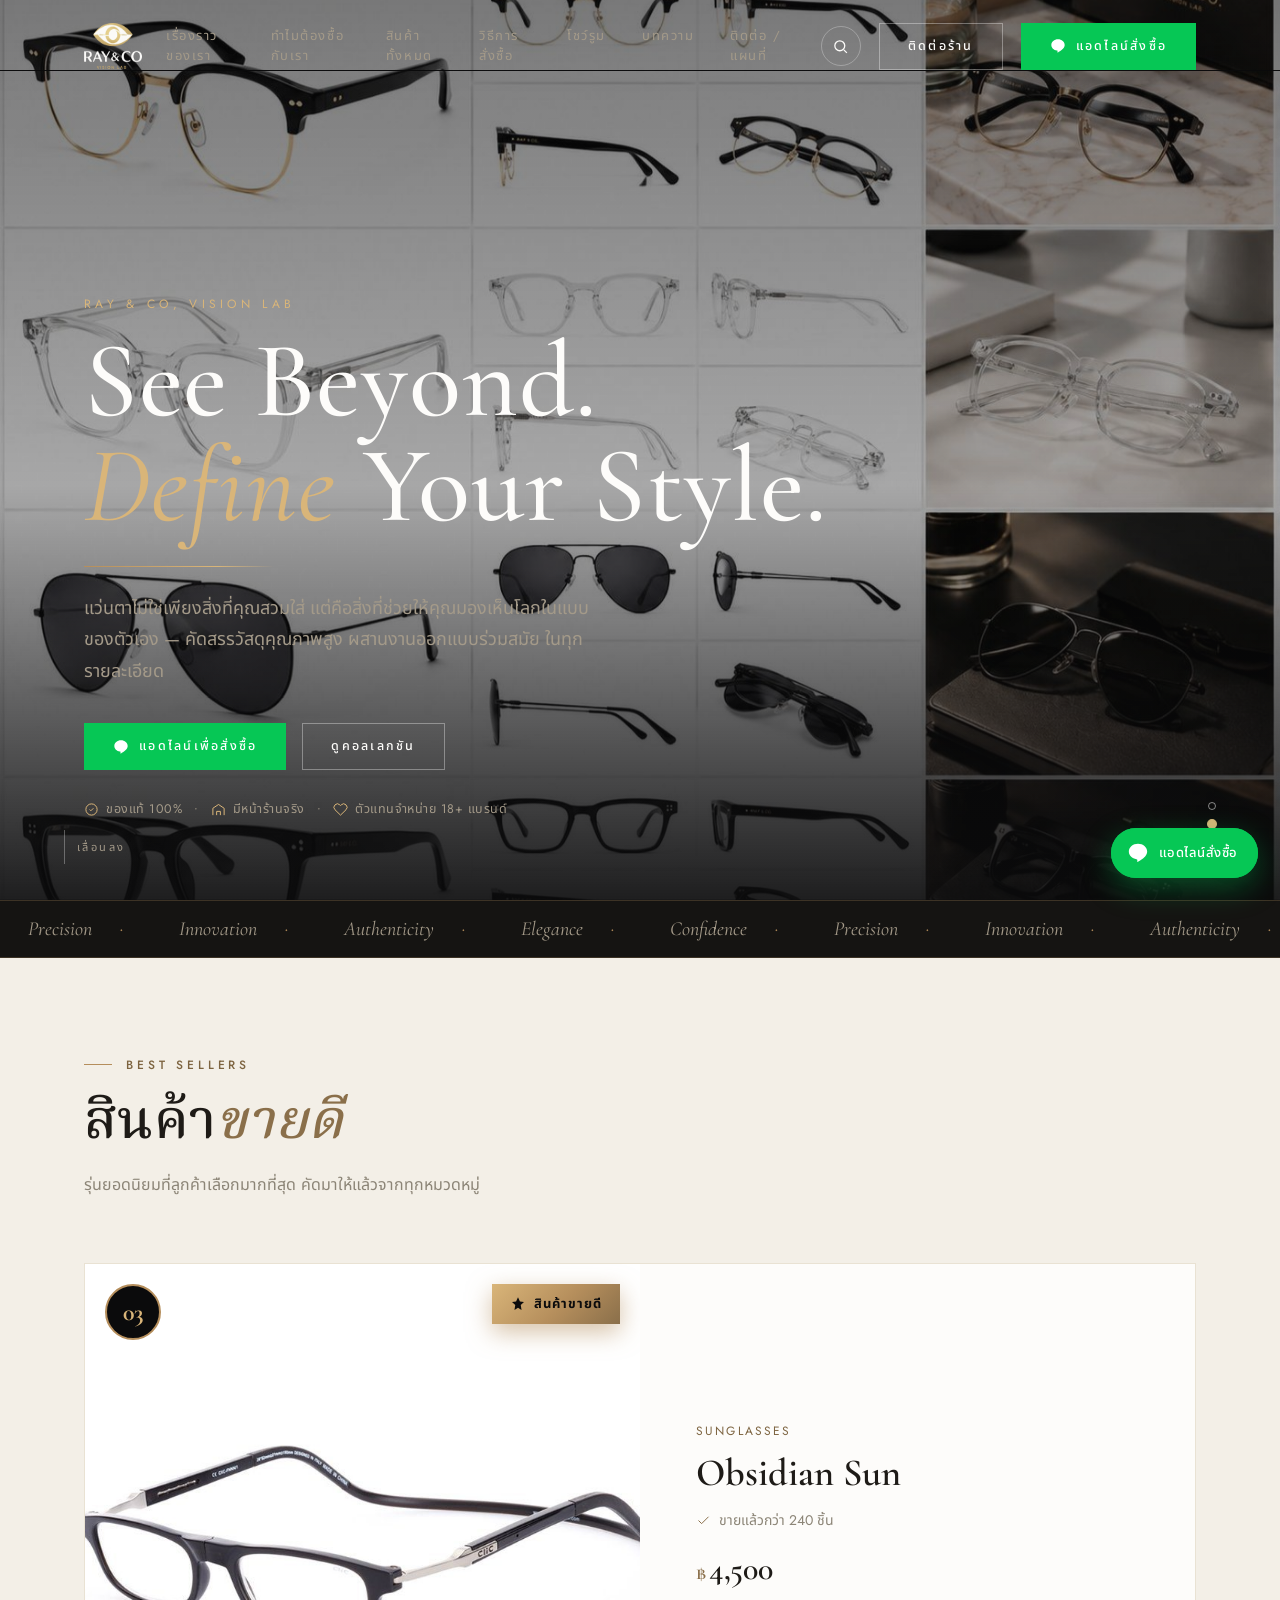
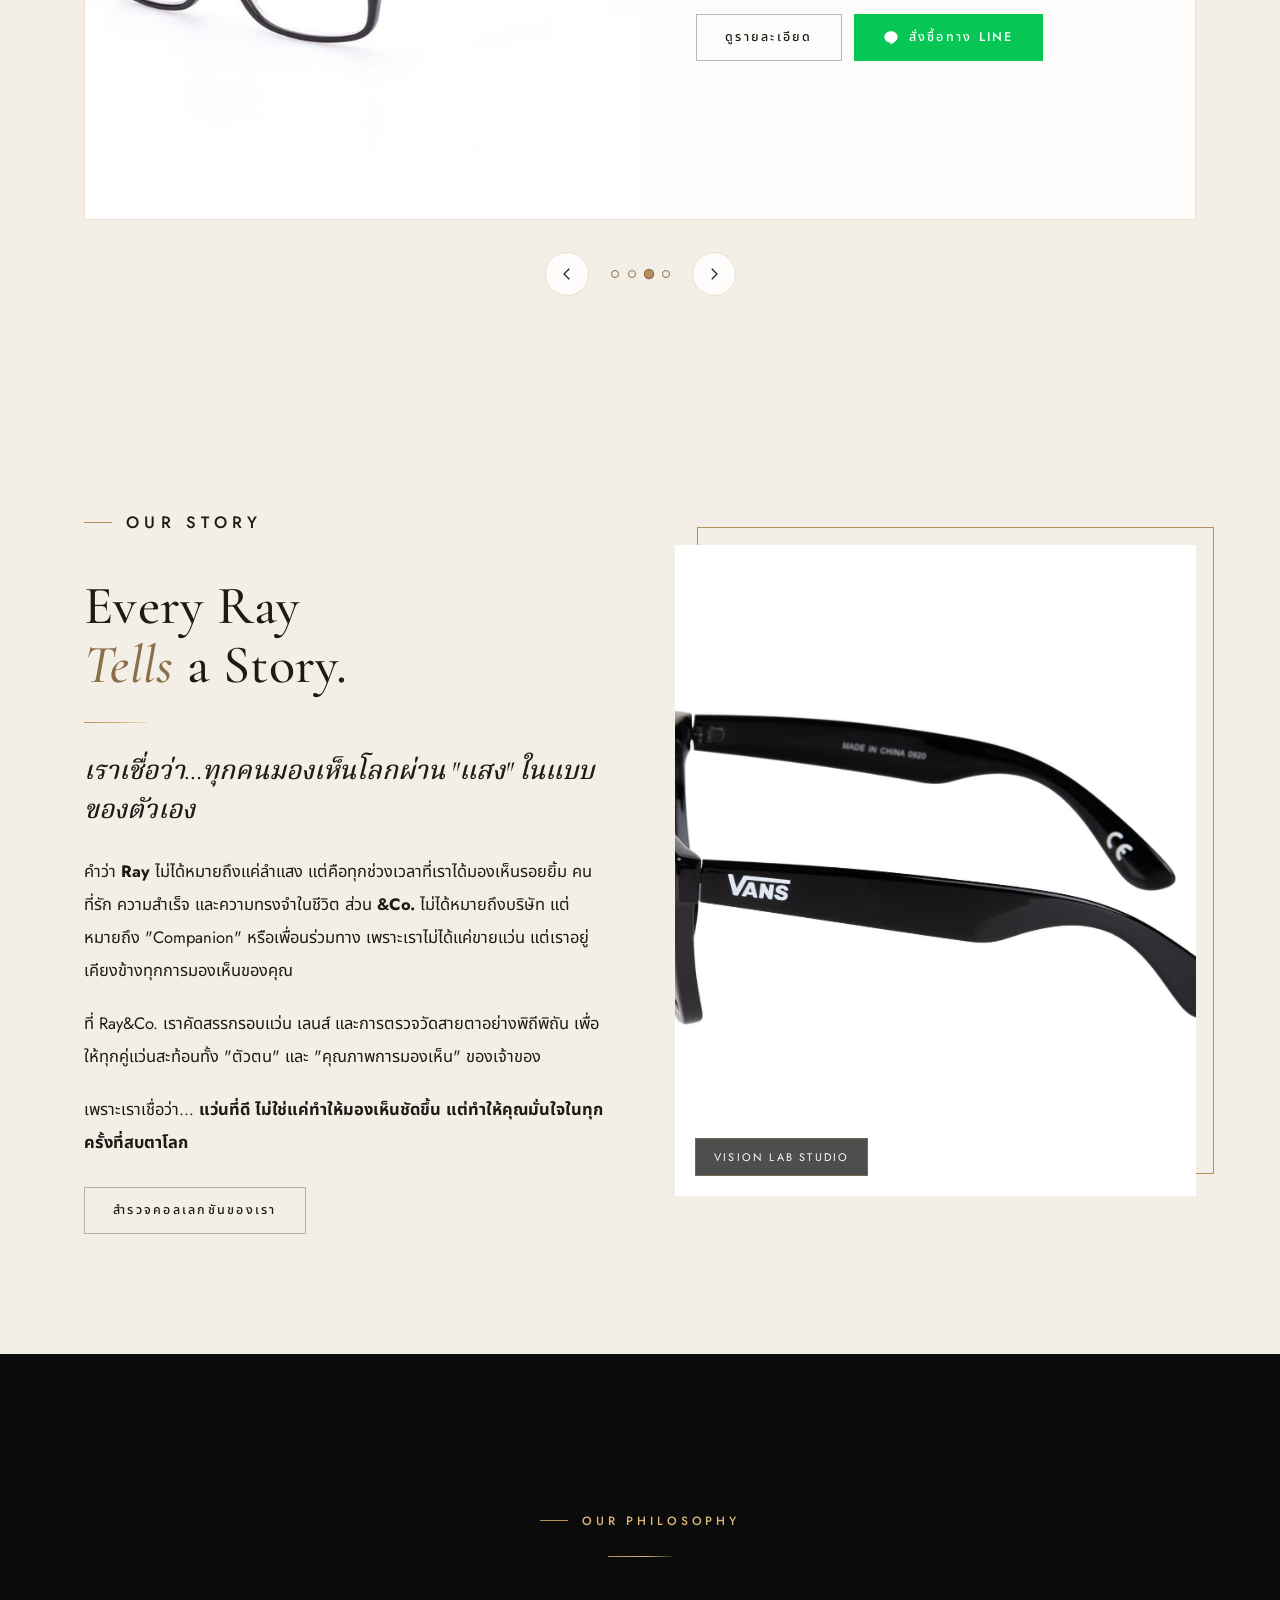
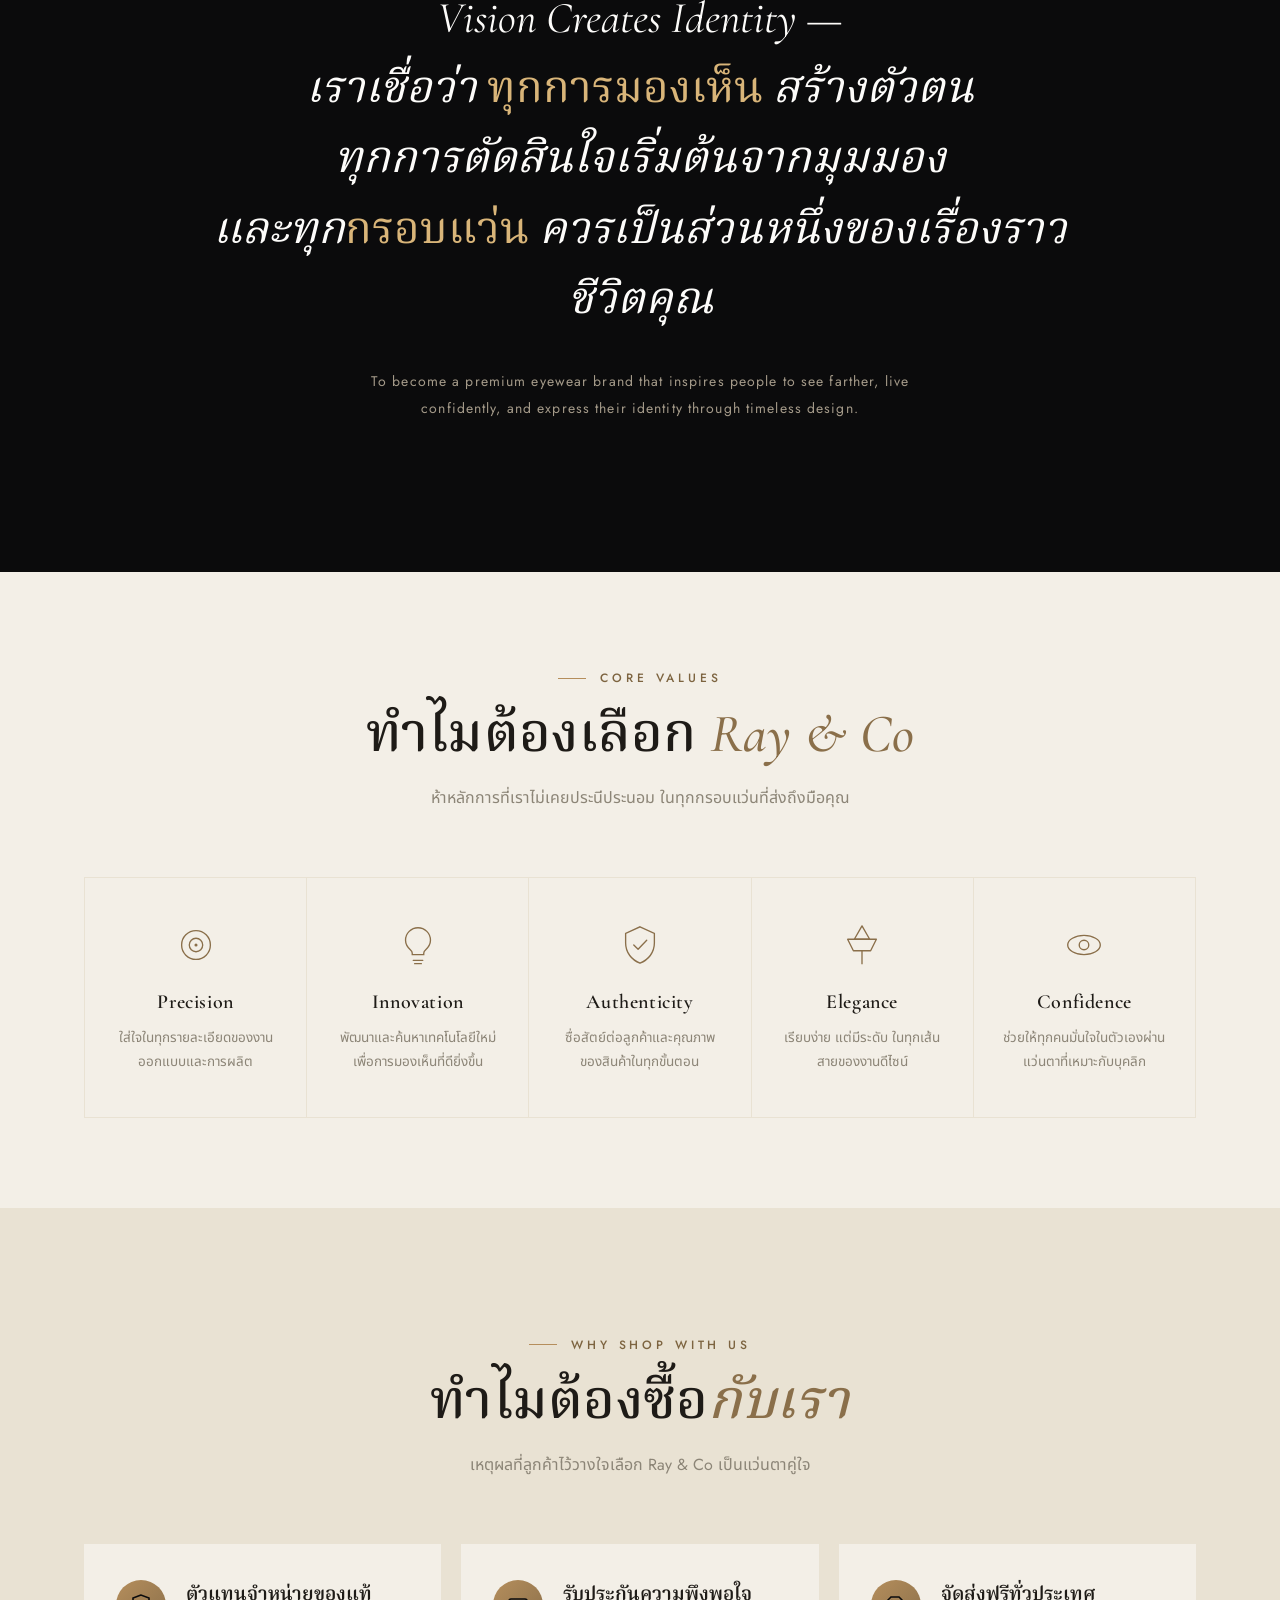
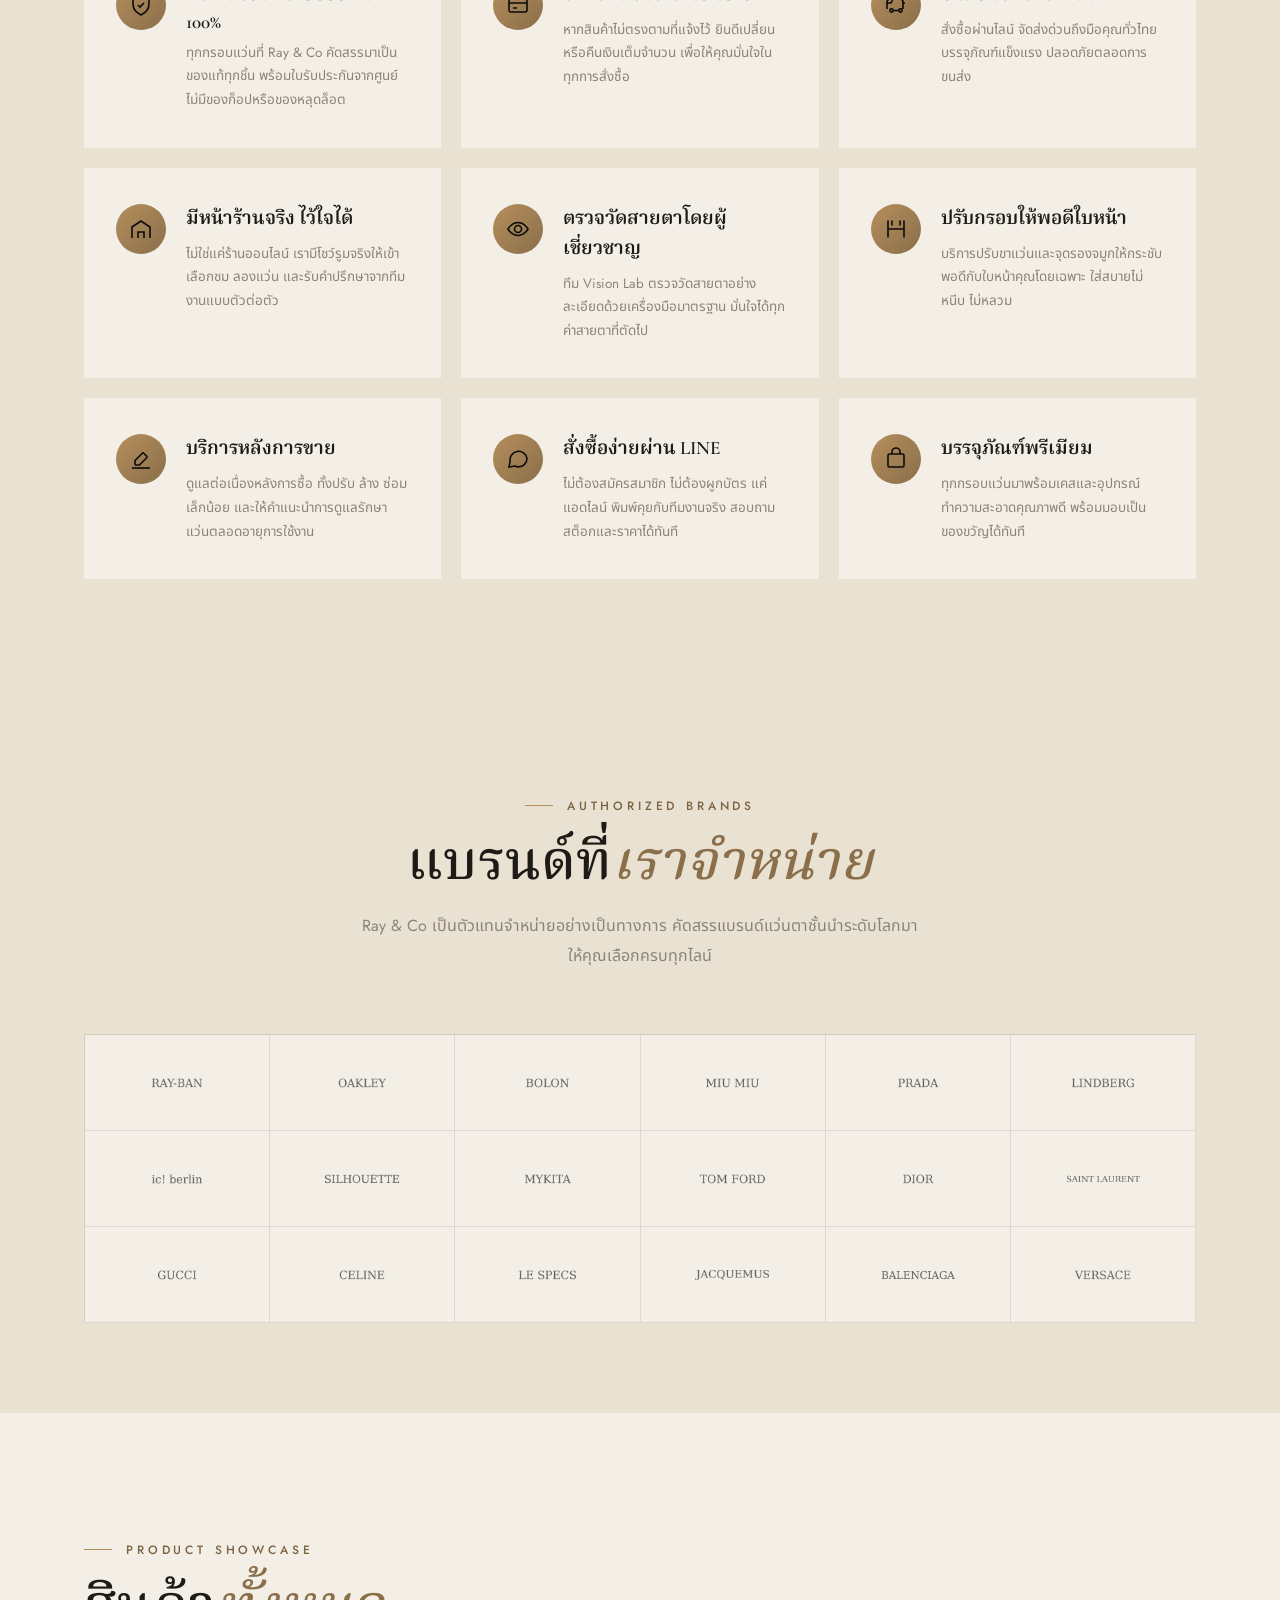
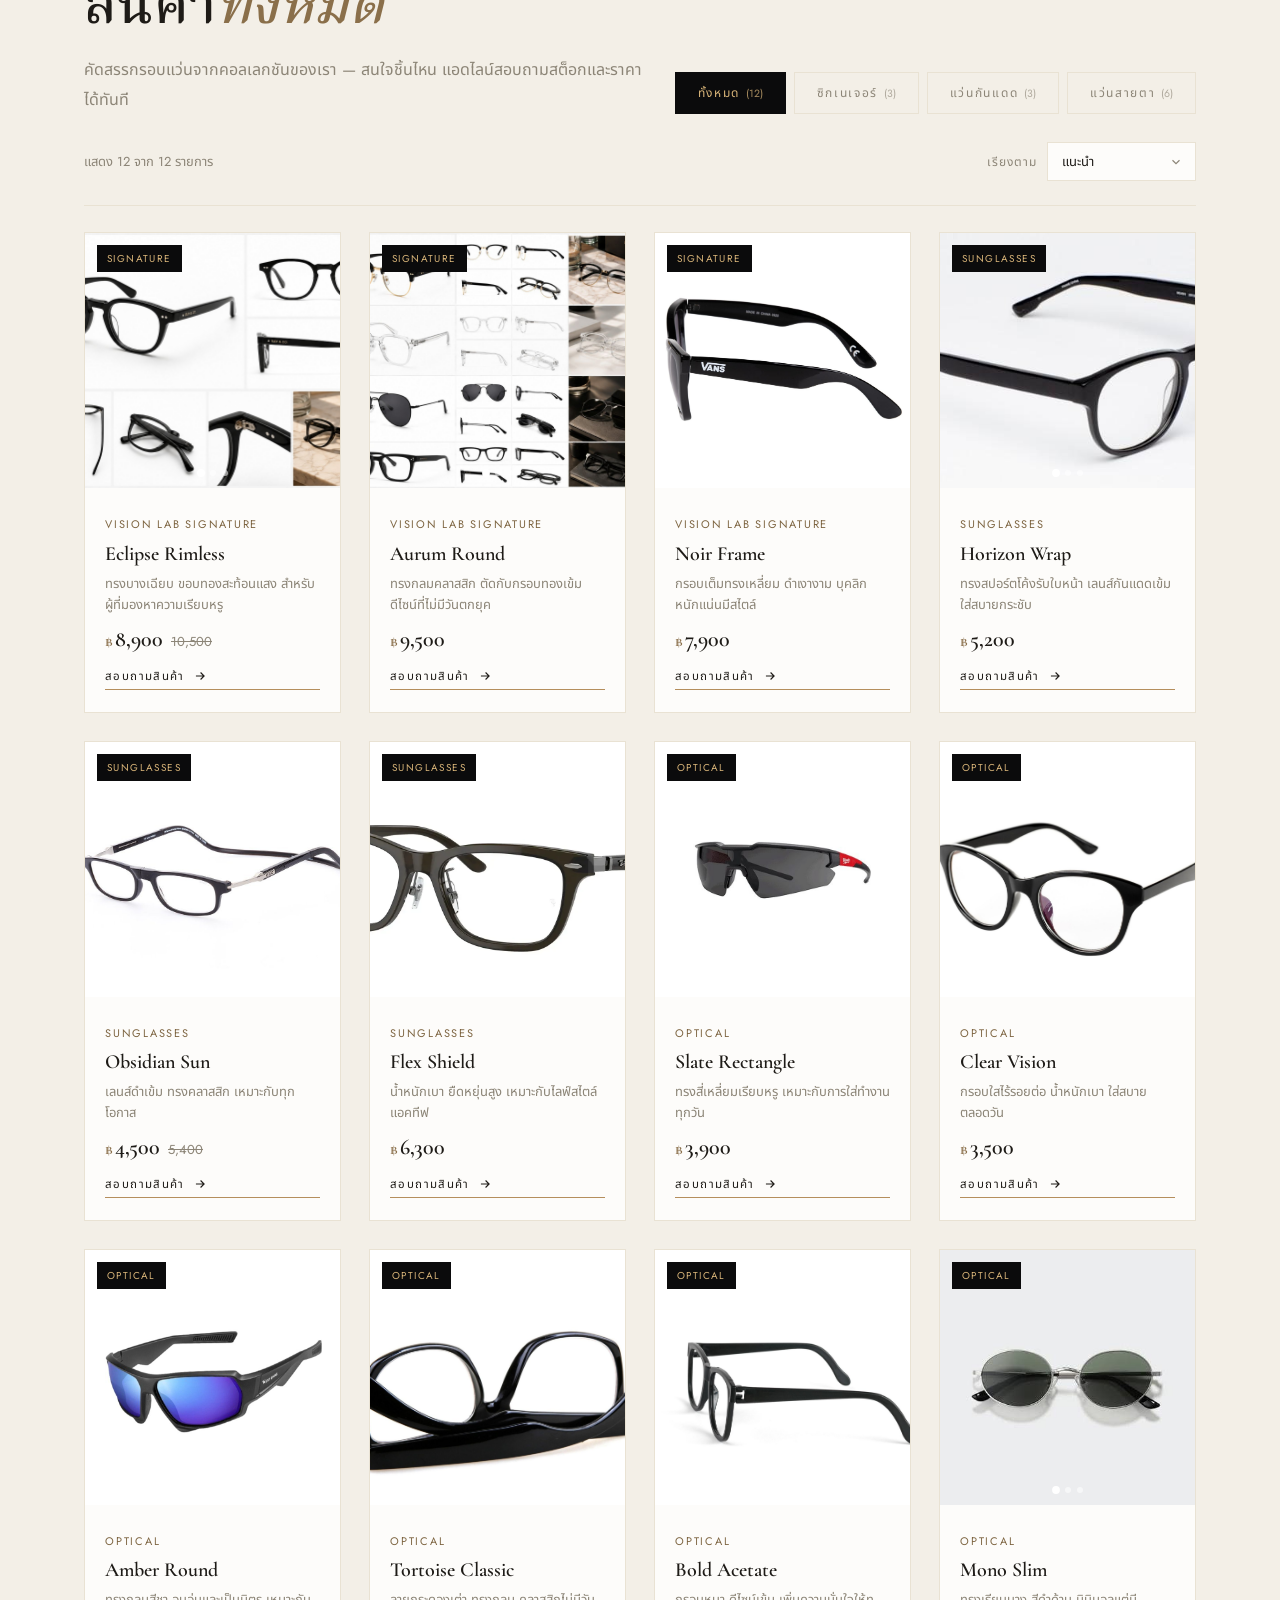
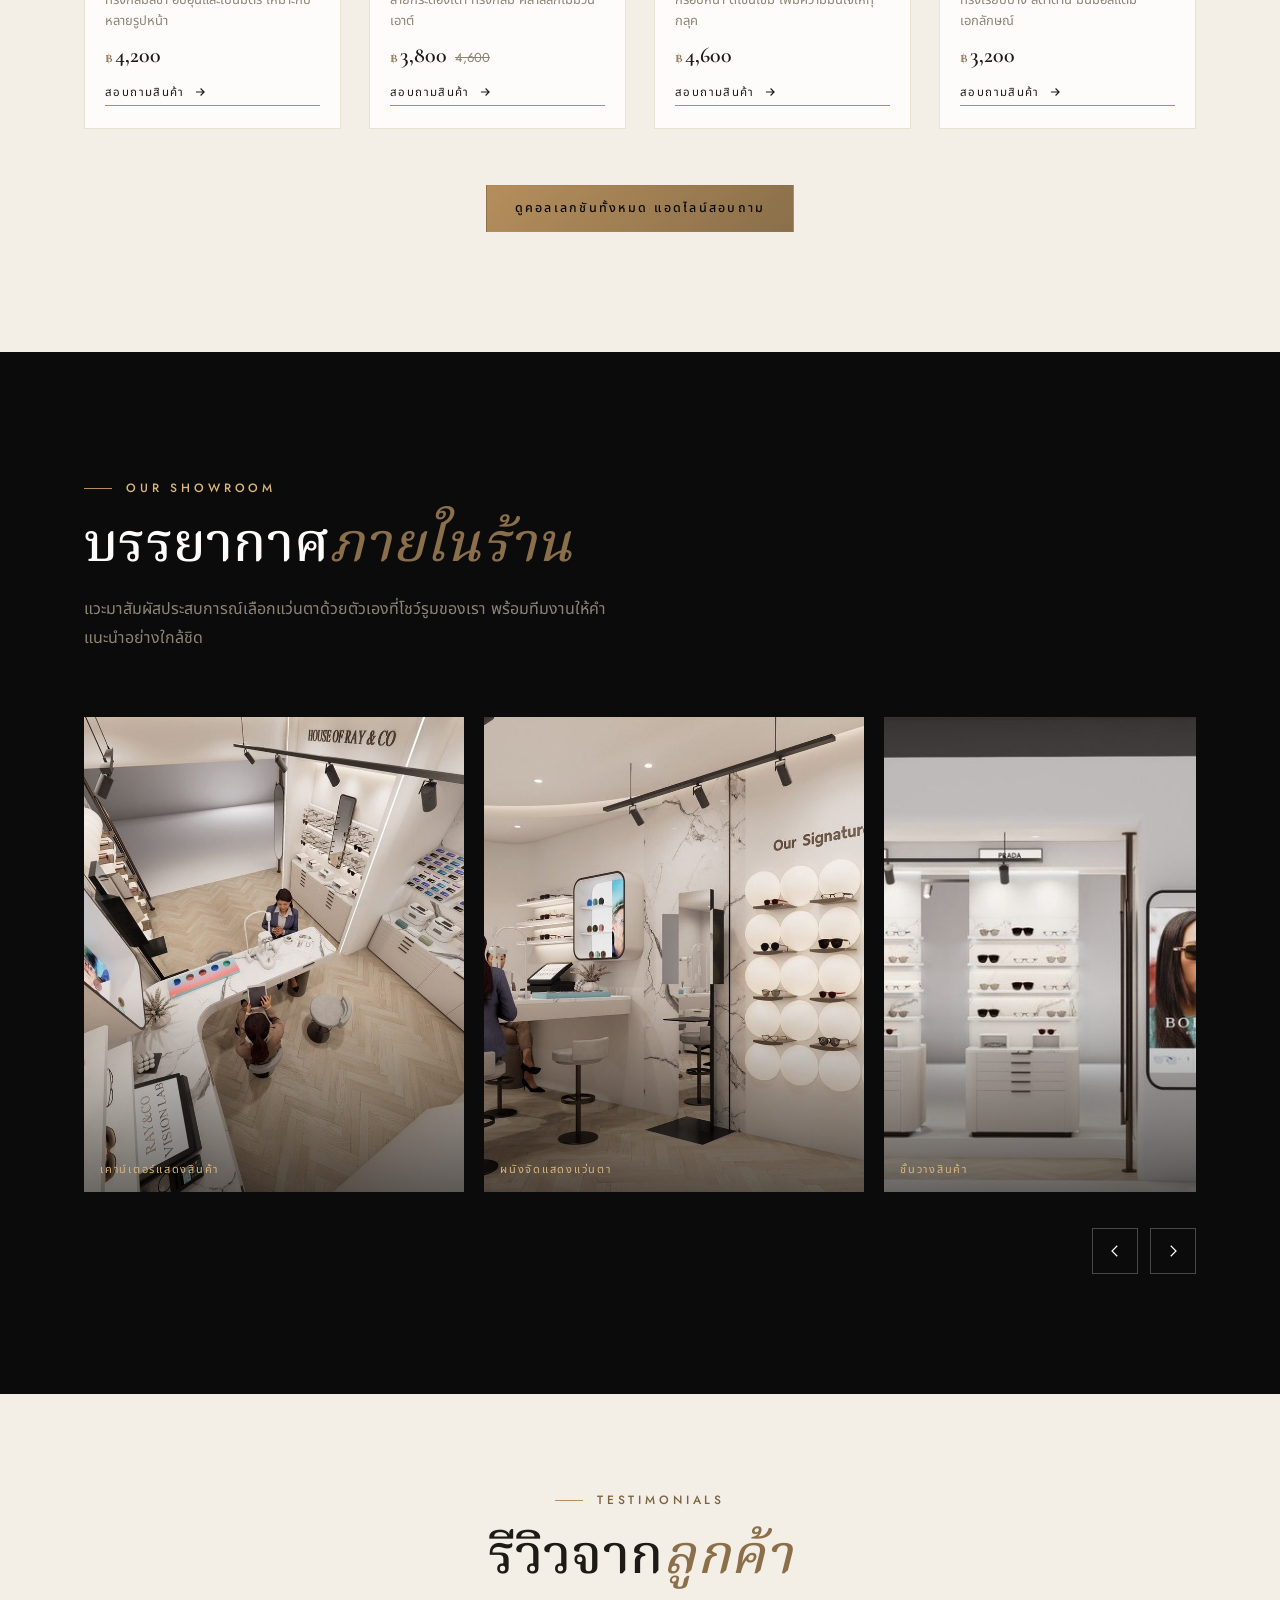
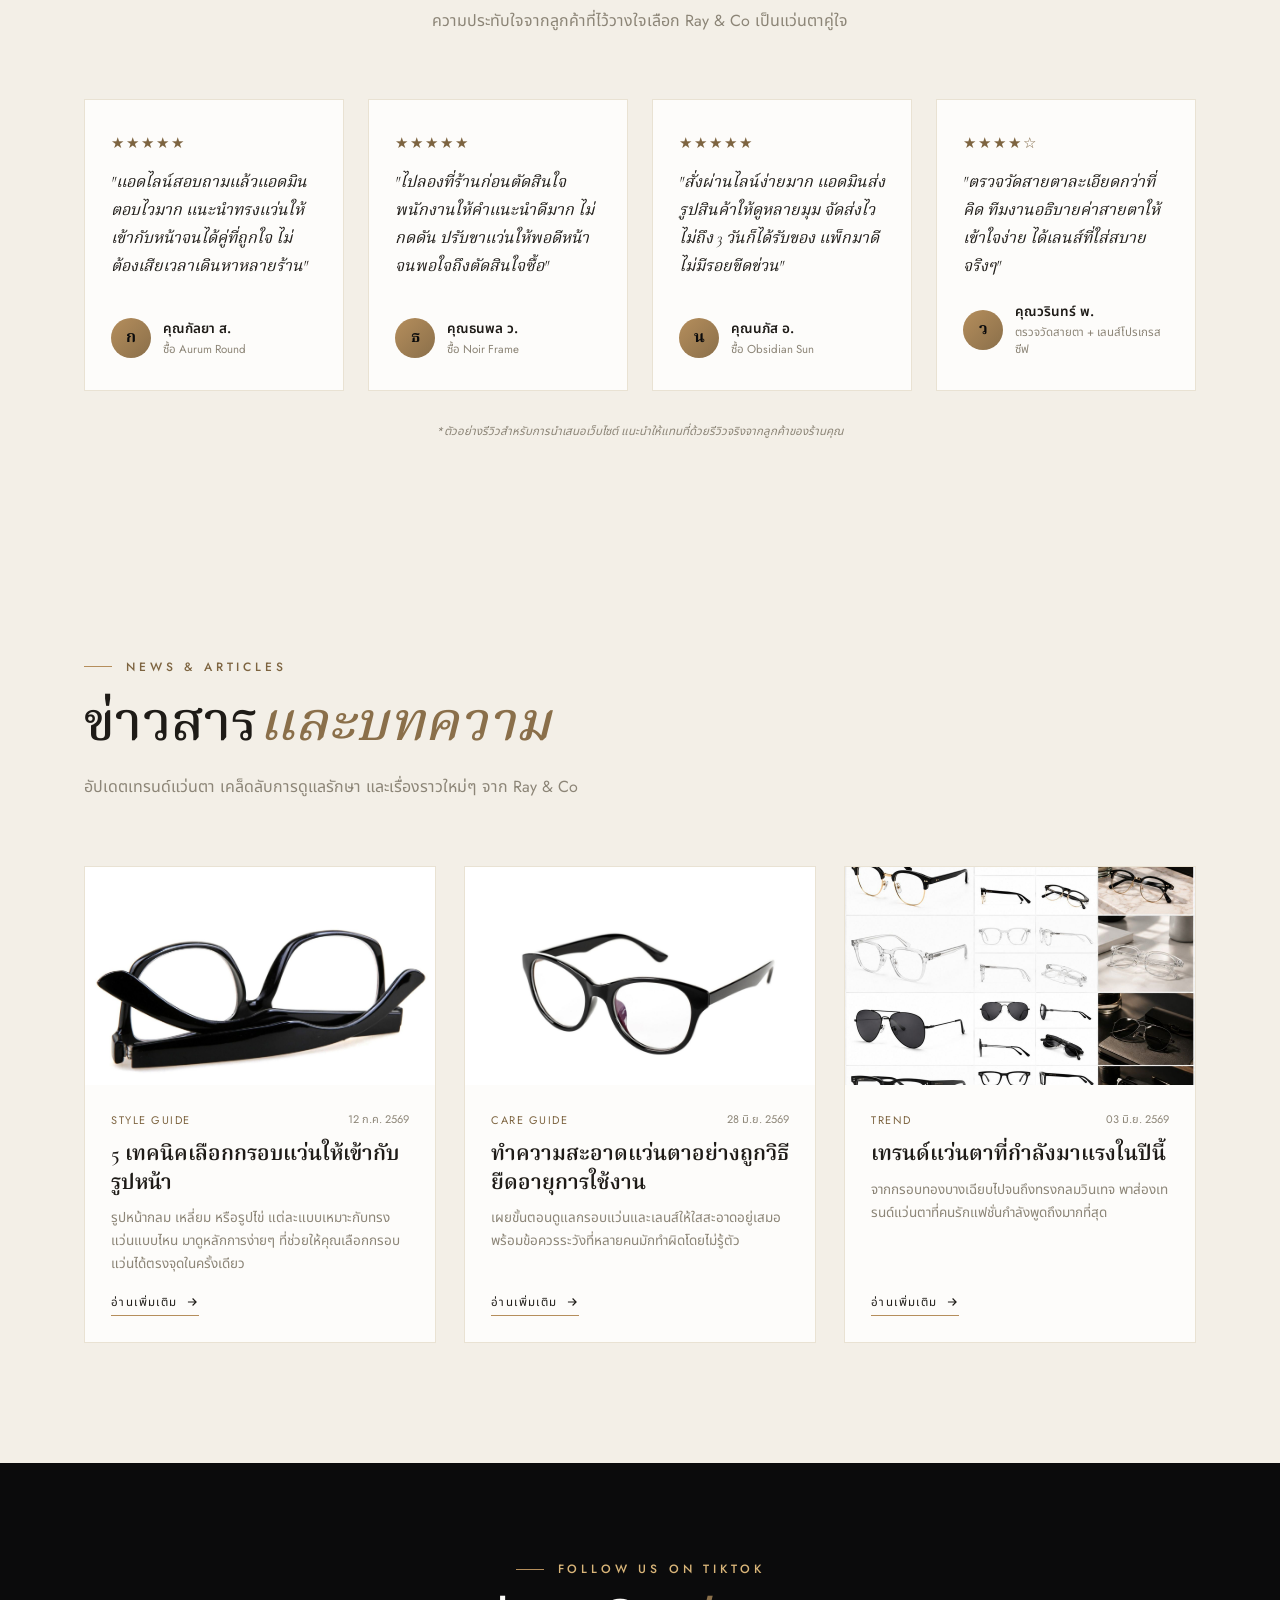
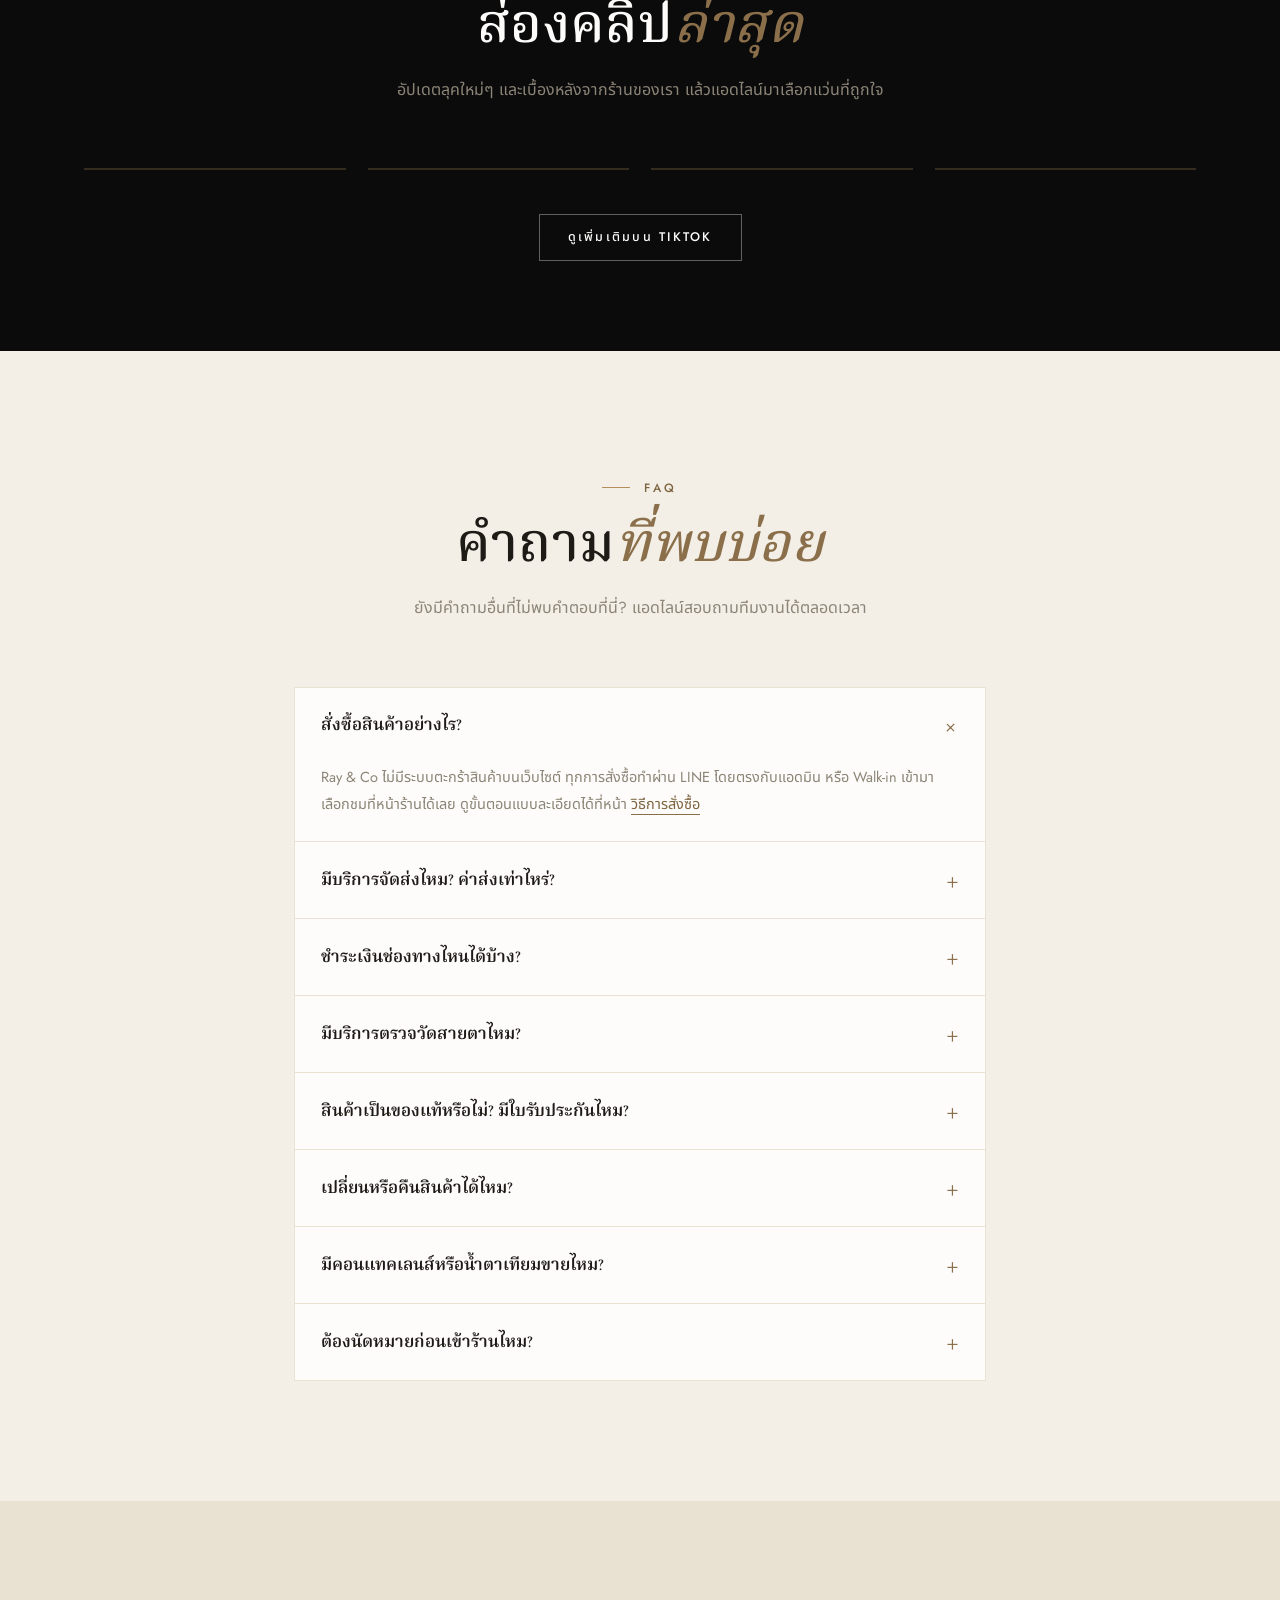
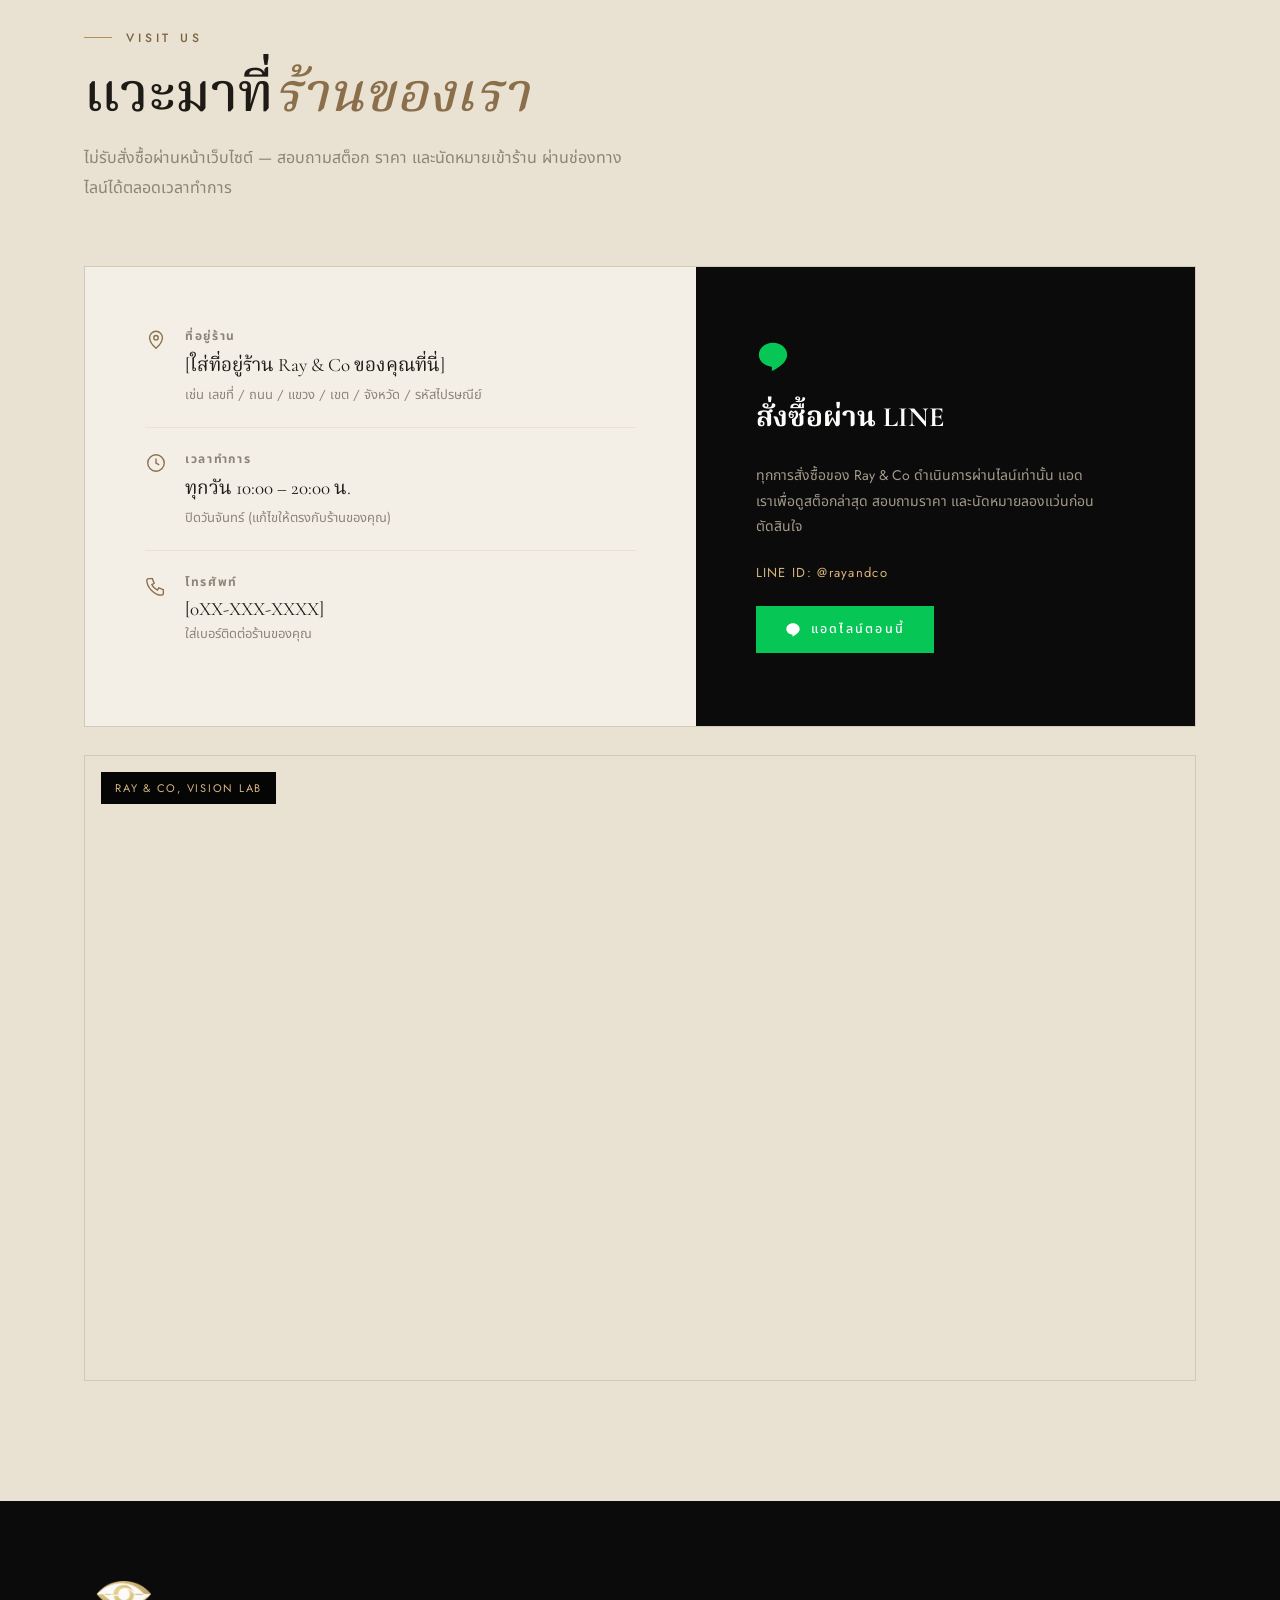
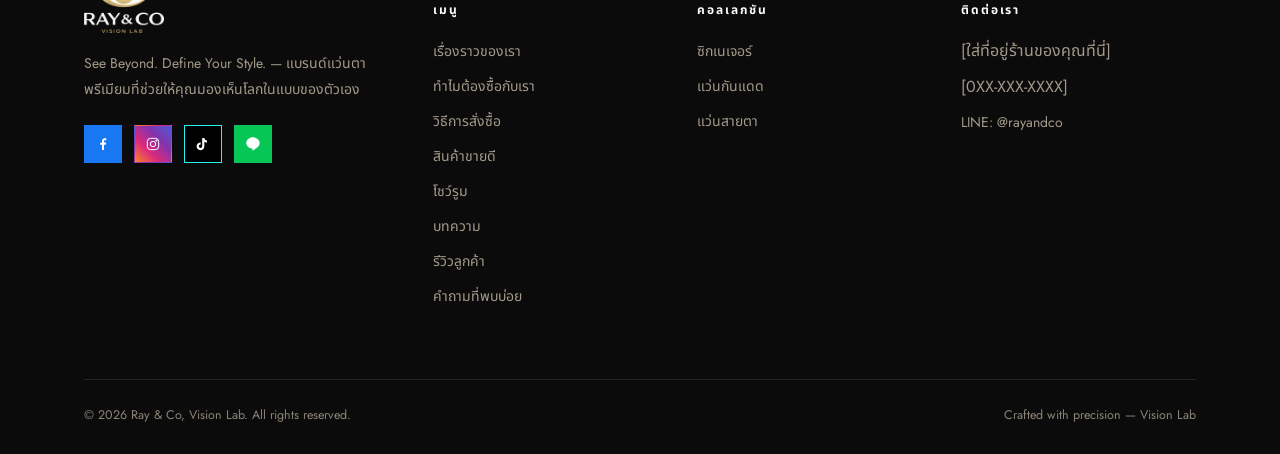
==== commit 459eaecc: "Add files via upload" ====
--- a/index.html
+++ b/index.html
@@ -30,6 +30,9 @@
 <link rel="preconnect" href="https://fonts.gstatic.com" crossorigin>
 <link href="https://fonts.googleapis.com/css2?family=Cormorant+Garamond:ital,wght@0,300;0,400;0,500;0,600;1,400;1,500&family=Jost:wght@300;400;500;600&family=Noto+Serif+Thai:wght@400;500;600&family=Noto+Sans+Thai:wght@300;400;500;600&display=swap" rel="stylesheet">
 
+<!-- Preload the first hero image (LCP) for faster paint -->
+<link rel="preload" as="image" href="assets/shop/shop-14.jpg" fetchpriority="high">
+
 <link rel="stylesheet" href="css/style.css">
 </head>
 <body>
@@ -40,7 +43,7 @@
 <header class="site-header" id="siteHeader">
   <div class="container">
     <a href="#top" class="brand-mark">
-      <img src="assets/logo/logo-white.png" alt="Ray & Co, Vision Lab" class="brand-logo-img">
+      <img src="assets/logo/logo-white.png" width="368" height="240" alt="Ray & Co, Vision Lab" class="brand-logo-img">
     </a>
 
     <nav class="main-nav" id="mainNav">
@@ -83,10 +86,10 @@
      ========================================================= -->
 <section class="hero" id="top">
   <div class="hero-slides" id="heroSlides">
-    <div class="hero-slide active"><img src="assets/shop/shop-14.jpg" alt="เคาน์เตอร์แสดงสินค้าภายในร้าน Ray & Co, Vision Lab" style="--pos:center 30%"></div>
-    <div class="hero-slide"><img src="assets/products/product-04.jpg" alt="กรอบแว่นตาคอลเลกชันซิกเนเจอร์ระยะใกล้"></div>
-    <div class="hero-slide"><img src="assets/shop/shop-01.jpg" alt="ชั้นวางแว่นตาภายในร้าน"></div>
-    <div class="hero-slide"><img src="assets/shop/shop-05.jpg" alt="บรรยากาศภายในร้าน Ray & Co"></div>
+    <div class="hero-slide active"><img src="assets/shop/shop-14.jpg" width="1400" height="940" alt="เคาน์เตอร์แสดงสินค้าภายในร้าน Ray & Co, Vision Lab" style="--pos:center 30%" fetchpriority="high"></div>
+    <div class="hero-slide"><img src="assets/products/product-04.jpg" width="1400" height="1120" alt="กรอบแว่นตาคอลเลกชันซิกเนเจอร์ระยะใกล้"></div>
+    <div class="hero-slide"><img src="assets/shop/shop-01.jpg" width="1600" height="502" alt="ชั้นวางแว่นตาภายในร้าน"></div>
+    <div class="hero-slide"><img src="assets/shop/shop-05.jpg" width="1400" height="940" alt="บรรยากาศภายในร้าน Ray & Co"></div>
   </div>
 
   <div class="hero-content">
@@ -102,6 +105,13 @@
         </a>
         <a href="#collection" class="btn btn-outline-dark"><span>ดูคอลเลกชัน</span></a>
       </div>
+      <div class="hero-trust">
+        <span><svg viewBox="0 0 24 24" fill="none" stroke="currentColor" stroke-width="1.6"><path d="M9 12l2 2 4-4"/><circle cx="12" cy="12" r="9"/></svg>ของแท้ 100%</span>
+        <span class="hero-trust-sep">•</span>
+        <span><svg viewBox="0 0 24 24" fill="none" stroke="currentColor" stroke-width="1.6"><path d="M3 21V10l9-6 9 6v11"/><path d="M9 21v-6h6v6"/></svg>มีหน้าร้านจริง</span>
+        <span class="hero-trust-sep">•</span>
+        <span><svg viewBox="0 0 24 24" fill="none" stroke="currentColor" stroke-width="1.6"><path d="M20.84 4.61a5.5 5.5 0 0 0-7.78 0L12 5.67l-1.06-1.06a5.5 5.5 0 1 0-7.78 7.78L12 21l8.84-8.61a5.5 5.5 0 0 0 0-7.78Z"/></svg>ตัวแทนจำหน่าย 18+ แบรนด์</span>
+      </div>
     </div>
   </div>
 
@@ -136,7 +146,7 @@
           <div class="bs-slide-media" data-lightbox data-caption="Eclipse Rimless สินค้าขายดีอันดับ 1">
             <div class="bs-badge"><svg viewBox="0 0 24 24" fill="currentColor"><path d="M12 2l2.9 6.3L21 9l-4.9 4.5L17.3 21 12 17.8 6.7 21l1.2-7.5L3 9l6.1-.7L12 2Z"/></svg>สินค้าขายดี</div>
             <div class="bs-rank">01</div>
-            <img src="assets/products/product-01.jpg" alt="Eclipse Rimless สินค้าขายดีอันดับ 1" loading="lazy">
+            <img src="assets/products/product-01.jpg" width="1536" height="1024" alt="Eclipse Rimless สินค้าขายดีอันดับ 1" loading="lazy">
           </div>
           <div class="bs-slide-body">
             <p class="pk">Signature</p>
@@ -150,7 +160,7 @@
           <div class="bs-slide-media" data-lightbox data-caption="Tortoise Classic สินค้าขายดีอันดับ 2">
             <div class="bs-badge"><svg viewBox="0 0 24 24" fill="currentColor"><path d="M12 2l2.9 6.3L21 9l-4.9 4.5L17.3 21 12 17.8 6.7 21l1.2-7.5L3 9l6.1-.7L12 2Z"/></svg>สินค้าขายดี</div>
             <div class="bs-rank">02</div>
-            <img src="assets/products/product-09.jpg" alt="Tortoise Classic สินค้าขายดีอันดับ 2" loading="lazy">
+            <img src="assets/products/product-09.jpg" width="1600" height="1159" alt="Tortoise Classic สินค้าขายดีอันดับ 2" loading="lazy">
           </div>
           <div class="bs-slide-body">
             <p class="pk">Optical</p>
@@ -164,7 +174,7 @@
           <div class="bs-slide-media" data-lightbox data-caption="Obsidian Sun สินค้าขายดีอันดับ 3">
             <div class="bs-badge"><svg viewBox="0 0 24 24" fill="currentColor"><path d="M12 2l2.9 6.3L21 9l-4.9 4.5L17.3 21 12 17.8 6.7 21l1.2-7.5L3 9l6.1-.7L12 2Z"/></svg>สินค้าขายดี</div>
             <div class="bs-rank">03</div>
-            <img src="assets/products/product-08.jpg" alt="Obsidian Sun สินค้าขายดีอันดับ 3" loading="lazy">
+            <img src="assets/products/product-08.jpg" width="815" height="737" alt="Obsidian Sun สินค้าขายดีอันดับ 3" loading="lazy">
           </div>
           <div class="bs-slide-body">
             <p class="pk">Sunglasses</p>
@@ -178,7 +188,7 @@
           <div class="bs-slide-media" data-lightbox data-caption="Aurum Round สินค้าขายดีอันดับ 4">
             <div class="bs-badge"><svg viewBox="0 0 24 24" fill="currentColor"><path d="M12 2l2.9 6.3L21 9l-4.9 4.5L17.3 21 12 17.8 6.7 21l1.2-7.5L3 9l6.1-.7L12 2Z"/></svg>สินค้าขายดี</div>
             <div class="bs-rank">04</div>
-            <img src="assets/products/product-04.jpg" alt="Aurum Round สินค้าขายดีอันดับ 4" loading="lazy">
+            <img src="assets/products/product-04.jpg" width="1400" height="1120" alt="Aurum Round สินค้าขายดีอันดับ 4" loading="lazy">
           </div>
           <div class="bs-slide-body">
             <p class="pk">Signature</p>
@@ -218,7 +228,7 @@
       <div class="story-media reveal">
         <div class="gold-frame" aria-hidden="true"></div>
         <div class="frame">
-          <img src="assets/products/product-06.jpg" alt="กรอบแว่นตาซิกเนเจอร์สีดำเงางาม Ray & Co">
+          <img src="assets/products/product-06.jpg" width="1535" height="1535" alt="กรอบแว่นตาซิกเนเจอร์สีดำเงางาม Ray & Co">
           <span class="frame-tag">Vision Lab Studio</span>
         </div>
       </div>
@@ -371,24 +381,24 @@
     </div>
 
     <div class="brand-grid reveal">
-      <div class="brand-logo-item"><img src="assets/brands/ray-ban.png" alt="Ray-Ban" loading="lazy"></div>
-      <div class="brand-logo-item"><img src="assets/brands/oakley.png" alt="Oakley" loading="lazy"></div>
-      <div class="brand-logo-item"><img src="assets/brands/bolon.png" alt="Bolon" loading="lazy"></div>
-      <div class="brand-logo-item"><img src="assets/brands/miu-miu.png" alt="Miu Miu" loading="lazy"></div>
-      <div class="brand-logo-item"><img src="assets/brands/prada.png" alt="Prada" loading="lazy"></div>
-      <div class="brand-logo-item"><img src="assets/brands/lindberg.png" alt="Lindberg" loading="lazy"></div>
-      <div class="brand-logo-item"><img src="assets/brands/ic-berlin.png" alt="ic! berlin" loading="lazy"></div>
-      <div class="brand-logo-item"><img src="assets/brands/silhouette.png" alt="Silhouette" loading="lazy"></div>
-      <div class="brand-logo-item"><img src="assets/brands/mykita.png" alt="Mykita" loading="lazy"></div>
-      <div class="brand-logo-item"><img src="assets/brands/tom-ford.png" alt="Tom Ford" loading="lazy"></div>
-      <div class="brand-logo-item"><img src="assets/brands/dior.png" alt="Dior" loading="lazy"></div>
-      <div class="brand-logo-item"><img src="assets/brands/saint-laurent.png" alt="Saint Laurent" loading="lazy"></div>
-      <div class="brand-logo-item"><img src="assets/brands/gucci.png" alt="Gucci" loading="lazy"></div>
-      <div class="brand-logo-item"><img src="assets/brands/celine.png" alt="Celine" loading="lazy"></div>
-      <div class="brand-logo-item"><img src="assets/brands/le-specs.png" alt="Le Specs" loading="lazy"></div>
-      <div class="brand-logo-item"><img src="assets/brands/jacquemus.png" alt="Jacquemus" loading="lazy"></div>
-      <div class="brand-logo-item"><img src="assets/brands/balenciaga.png" alt="Balenciaga" loading="lazy"></div>
-      <div class="brand-logo-item"><img src="assets/brands/versace.png" alt="Versace" loading="lazy"></div>
+      <div class="brand-logo-item"><img src="assets/brands/ray-ban.png" width="500" height="220" alt="Ray-Ban" loading="lazy"></div>
+      <div class="brand-logo-item"><img src="assets/brands/oakley.png" width="500" height="220" alt="Oakley" loading="lazy"></div>
+      <div class="brand-logo-item"><img src="assets/brands/bolon.png" width="500" height="220" alt="Bolon" loading="lazy"></div>
+      <div class="brand-logo-item"><img src="assets/brands/miu-miu.png" width="500" height="220" alt="Miu Miu" loading="lazy"></div>
+      <div class="brand-logo-item"><img src="assets/brands/prada.png" width="500" height="220" alt="Prada" loading="lazy"></div>
+      <div class="brand-logo-item"><img src="assets/brands/lindberg.png" width="500" height="220" alt="Lindberg" loading="lazy"></div>
+      <div class="brand-logo-item"><img src="assets/brands/ic-berlin.png" width="500" height="220" alt="ic! berlin" loading="lazy"></div>
+      <div class="brand-logo-item"><img src="assets/brands/silhouette.png" width="500" height="220" alt="Silhouette" loading="lazy"></div>
+      <div class="brand-logo-item"><img src="assets/brands/mykita.png" width="500" height="220" alt="Mykita" loading="lazy"></div>
+      <div class="brand-logo-item"><img src="assets/brands/tom-ford.png" width="500" height="220" alt="Tom Ford" loading="lazy"></div>
+      <div class="brand-logo-item"><img src="assets/brands/dior.png" width="500" height="220" alt="Dior" loading="lazy"></div>
+      <div class="brand-logo-item"><img src="assets/brands/saint-laurent.png" width="500" height="220" alt="Saint Laurent" loading="lazy"></div>
+      <div class="brand-logo-item"><img src="assets/brands/gucci.png" width="500" height="220" alt="Gucci" loading="lazy"></div>
+      <div class="brand-logo-item"><img src="assets/brands/celine.png" width="500" height="220" alt="Celine" loading="lazy"></div>
+      <div class="brand-logo-item"><img src="assets/brands/le-specs.png" width="500" height="220" alt="Le Specs" loading="lazy"></div>
+      <div class="brand-logo-item"><img src="assets/brands/jacquemus.png" width="500" height="220" alt="Jacquemus" loading="lazy"></div>
+      <div class="brand-logo-item"><img src="assets/brands/balenciaga.png" width="500" height="220" alt="Balenciaga" loading="lazy"></div>
+      <div class="brand-logo-item"><img src="assets/brands/versace.png" width="500" height="220" alt="Versace" loading="lazy"></div>
     </div>
   </div>
 </section>
@@ -405,19 +415,32 @@
         <p class="section-desc">คัดสรรกรอบแว่นจากคอลเลกชันของเรา — สนใจชิ้นไหน แอดไลน์สอบถามสต็อกและราคาได้ทันที</p>
       </div>
       <div class="tabs" id="productTabs">
-        <button class="tab-btn active" data-filter="all">ทั้งหมด</button>
-        <button class="tab-btn" data-filter="signature">ซิกเนเจอร์</button>
-        <button class="tab-btn" data-filter="sun">แว่นกันแดด</button>
-        <button class="tab-btn" data-filter="optical">แว่นสายตา</button>
+        <button class="tab-btn active" data-filter="all">ทั้งหมด <span class="tab-count"></span></button>
+        <button class="tab-btn" data-filter="signature">ซิกเนเจอร์ <span class="tab-count"></span></button>
+        <button class="tab-btn" data-filter="sun">แว่นกันแดด <span class="tab-count"></span></button>
+        <button class="tab-btn" data-filter="optical">แว่นสายตา <span class="tab-count"></span></button>
+      </div>
+    </div>
+
+    <div class="showcase-controls reveal">
+      <p class="showcase-count" id="showcaseCount"></p>
+      <div class="sort-wrap">
+        <label for="sortSelect">เรียงตาม</label>
+        <select id="sortSelect">
+          <option value="default">แนะนำ</option>
+          <option value="price-asc">ราคา: น้อย → มาก</option>
+          <option value="price-desc">ราคา: มาก → น้อย</option>
+          <option value="name-asc">ชื่อสินค้า: ก → ฮ</option>
+        </select>
       </div>
     </div>
 
     <div class="product-grid" id="productGrid">
       <!-- Signature -->
-      <article class="product-card" data-cat="signature">
+      <article class="product-card" data-cat="signature" data-price="8900">
         <div class="product-media" data-lightbox data-caption="Eclipse Rimless — Signature Collection" data-images="assets/products/product-01.jpg,assets/products/product-01.jpg,assets/products/product-01.jpg">
           <span class="product-tag">Signature</span>
-          <img src="assets/products/product-01.jpg" alt="Eclipse Rimless แว่นตาทรงบางเฉียบขอบทอง คอลเลกชันซิกเนเจอร์" loading="lazy">
+          <img src="assets/products/product-01.jpg" width="1536" height="1024" alt="Eclipse Rimless แว่นตาทรงบางเฉียบขอบทอง คอลเลกชันซิกเนเจอร์" loading="lazy">
           <div class="product-zoom"><svg viewBox="0 0 24 24" fill="none" stroke="currentColor" stroke-width="1.8"><circle cx="11" cy="11" r="7"/><path d="M21 21l-4.3-4.3"/></svg></div>
         </div>
         <div class="product-body">
@@ -429,10 +452,10 @@
         </div>
       </article>
 
-      <article class="product-card" data-cat="signature">
+      <article class="product-card" data-cat="signature" data-price="9500">
         <div class="product-media" data-lightbox data-caption="Aurum Round — Signature Collection" data-images="assets/products/product-04.jpg,assets/products/product-04.jpg,assets/products/product-04.jpg">
           <span class="product-tag">Signature</span>
-          <img src="assets/products/product-04.jpg" alt="Aurum Round แว่นตาทรงกลมกรอบทอง คอลเลกชันซิกเนเจอร์" loading="lazy">
+          <img src="assets/products/product-04.jpg" width="1400" height="1120" alt="Aurum Round แว่นตาทรงกลมกรอบทอง คอลเลกชันซิกเนเจอร์" loading="lazy">
           <div class="product-zoom"><svg viewBox="0 0 24 24" fill="none" stroke="currentColor" stroke-width="1.8"><circle cx="11" cy="11" r="7"/><path d="M21 21l-4.3-4.3"/></svg></div>
         </div>
         <div class="product-body">
@@ -444,10 +467,10 @@
         </div>
       </article>
 
-      <article class="product-card" data-cat="signature">
+      <article class="product-card" data-cat="signature" data-price="7900">
         <div class="product-media" data-lightbox data-caption="Noir Frame — Signature Collection" data-images="assets/products/product-06.jpg,assets/products/product-06.jpg,assets/products/product-06.jpg">
           <span class="product-tag">Signature</span>
-          <img src="assets/products/product-06.jpg" alt="Noir Frame แว่นตากรอบเต็มทรงเหลี่ยมสีดำ คอลเลกชันซิกเนเจอร์" loading="lazy">
+          <img src="assets/products/product-06.jpg" width="1535" height="1535" alt="Noir Frame แว่นตากรอบเต็มทรงเหลี่ยมสีดำ คอลเลกชันซิกเนเจอร์" loading="lazy">
           <div class="product-zoom"><svg viewBox="0 0 24 24" fill="none" stroke="currentColor" stroke-width="1.8"><circle cx="11" cy="11" r="7"/><path d="M21 21l-4.3-4.3"/></svg></div>
         </div>
         <div class="product-body">
@@ -460,10 +483,10 @@
       </article>
 
       <!-- Sunglasses -->
-      <article class="product-card" data-cat="sun">
+      <article class="product-card" data-cat="sun" data-price="5200">
         <div class="product-media" data-lightbox data-caption="Horizon Wrap — Sunglasses" data-images="assets/products/product-03.jpg,assets/products/product-03.jpg,assets/products/product-03.jpg">
           <span class="product-tag">Sunglasses</span>
-          <img src="assets/products/product-03.jpg" alt="Horizon Wrap แว่นกันแดดทรงสปอร์ตโค้งรับใบหน้า" loading="lazy">
+          <img src="assets/products/product-03.jpg" width="640" height="320" alt="Horizon Wrap แว่นกันแดดทรงสปอร์ตโค้งรับใบหน้า" loading="lazy">
           <div class="product-zoom"><svg viewBox="0 0 24 24" fill="none" stroke="currentColor" stroke-width="1.8"><circle cx="11" cy="11" r="7"/><path d="M21 21l-4.3-4.3"/></svg></div>
         </div>
         <div class="product-body">
@@ -475,10 +498,10 @@
         </div>
       </article>
 
-      <article class="product-card" data-cat="sun">
+      <article class="product-card" data-cat="sun" data-price="4500">
         <div class="product-media" data-lightbox data-caption="Obsidian Sun — Sunglasses" data-images="assets/products/product-08.jpg,assets/products/product-08.jpg,assets/products/product-08.jpg">
           <span class="product-tag">Sunglasses</span>
-          <img src="assets/products/product-08.jpg" alt="Obsidian Sun แว่นกันแดดเลนส์ดำเข้มทรงคลาสสิก" loading="lazy">
+          <img src="assets/products/product-08.jpg" width="815" height="737" alt="Obsidian Sun แว่นกันแดดเลนส์ดำเข้มทรงคลาสสิก" loading="lazy">
           <div class="product-zoom"><svg viewBox="0 0 24 24" fill="none" stroke="currentColor" stroke-width="1.8"><circle cx="11" cy="11" r="7"/><path d="M21 21l-4.3-4.3"/></svg></div>
         </div>
         <div class="product-body">
@@ -490,10 +513,10 @@
         </div>
       </article>
 
-      <article class="product-card" data-cat="sun">
+      <article class="product-card" data-cat="sun" data-price="6300">
         <div class="product-media" data-lightbox data-caption="Flex Shield — Sunglasses" data-images="assets/products/product-12.webp,assets/products/product-12.webp,assets/products/product-12.webp">
           <span class="product-tag">Sunglasses</span>
-          <img src="assets/products/product-12.webp" alt="Flex Shield แว่นกันแดดน้ำหนักเบายืดหยุ่นสูง" loading="lazy">
+          <img src="assets/products/product-12.webp" width="1400" height="788" alt="Flex Shield แว่นกันแดดน้ำหนักเบายืดหยุ่นสูง" loading="lazy">
           <div class="product-zoom"><svg viewBox="0 0 24 24" fill="none" stroke="currentColor" stroke-width="1.8"><circle cx="11" cy="11" r="7"/><path d="M21 21l-4.3-4.3"/></svg></div>
         </div>
         <div class="product-body">
@@ -506,10 +529,10 @@
       </article>
 
       <!-- Optical -->
-      <article class="product-card" data-cat="optical">
+      <article class="product-card" data-cat="optical" data-price="3900">
         <div class="product-media" data-lightbox data-caption="Slate Rectangle — Optical" data-images="assets/products/product-02.png,assets/products/product-02.png,assets/products/product-02.png">
           <span class="product-tag">Optical</span>
-          <img src="assets/products/product-02.png" alt="Slate Rectangle กรอบแว่นสายตาทรงสี่เหลี่ยมเรียบหรู" loading="lazy">
+          <img src="assets/products/product-02.png" width="700" height="700" alt="Slate Rectangle กรอบแว่นสายตาทรงสี่เหลี่ยมเรียบหรู" loading="lazy">
           <div class="product-zoom"><svg viewBox="0 0 24 24" fill="none" stroke="currentColor" stroke-width="1.8"><circle cx="11" cy="11" r="7"/><path d="M21 21l-4.3-4.3"/></svg></div>
         </div>
         <div class="product-body">
@@ -521,10 +544,10 @@
         </div>
       </article>
 
-      <article class="product-card" data-cat="optical">
+      <article class="product-card" data-cat="optical" data-price="3500">
         <div class="product-media" data-lightbox data-caption="Clear Vision — Optical" data-images="assets/products/product-05.jpg,assets/products/product-05.jpg,assets/products/product-05.jpg">
           <span class="product-tag">Optical</span>
-          <img src="assets/products/product-05.jpg" alt="Clear Vision กรอบแว่นสายตาใสไร้รอยต่อ" loading="lazy">
+          <img src="assets/products/product-05.jpg" width="1600" height="1064" alt="Clear Vision กรอบแว่นสายตาใสไร้รอยต่อ" loading="lazy">
           <div class="product-zoom"><svg viewBox="0 0 24 24" fill="none" stroke="currentColor" stroke-width="1.8"><circle cx="11" cy="11" r="7"/><path d="M21 21l-4.3-4.3"/></svg></div>
         </div>
         <div class="product-body">
@@ -536,10 +559,10 @@
         </div>
       </article>
 
-      <article class="product-card" data-cat="optical">
+      <article class="product-card" data-cat="optical" data-price="4200">
         <div class="product-media" data-lightbox data-caption="Amber Round — Optical" data-images="assets/products/product-07.jpeg,assets/products/product-07.jpeg,assets/products/product-07.jpeg">
           <span class="product-tag">Optical</span>
-          <img src="assets/products/product-07.jpeg" alt="Amber Round กรอบแว่นสายตาทรงกลมสีชา" loading="lazy">
+          <img src="assets/products/product-07.jpeg" width="800" height="800" alt="Amber Round กรอบแว่นสายตาทรงกลมสีชา" loading="lazy">
           <div class="product-zoom"><svg viewBox="0 0 24 24" fill="none" stroke="currentColor" stroke-width="1.8"><circle cx="11" cy="11" r="7"/><path d="M21 21l-4.3-4.3"/></svg></div>
         </div>
         <div class="product-body">
@@ -551,10 +574,10 @@
         </div>
       </article>
 
-      <article class="product-card" data-cat="optical">
+      <article class="product-card" data-cat="optical" data-price="3800">
         <div class="product-media" data-lightbox data-caption="Tortoise Classic — Optical" data-images="assets/products/product-09.jpg,assets/products/product-09.jpg,assets/products/product-09.jpg">
           <span class="product-tag">Optical</span>
-          <img src="assets/products/product-09.jpg" alt="Tortoise Classic กรอบแว่นสายตาลายกระดองเต่าทรงกลม" loading="lazy">
+          <img src="assets/products/product-09.jpg" width="1600" height="1159" alt="Tortoise Classic กรอบแว่นสายตาลายกระดองเต่าทรงกลม" loading="lazy">
           <div class="product-zoom"><svg viewBox="0 0 24 24" fill="none" stroke="currentColor" stroke-width="1.8"><circle cx="11" cy="11" r="7"/><path d="M21 21l-4.3-4.3"/></svg></div>
         </div>
         <div class="product-body">
@@ -566,10 +589,10 @@
         </div>
       </article>
 
-      <article class="product-card" data-cat="optical">
+      <article class="product-card" data-cat="optical" data-price="4600">
         <div class="product-media" data-lightbox data-caption="Bold Acetate — Optical" data-images="assets/products/product-10.jpg,assets/products/product-10.jpg,assets/products/product-10.jpg">
           <span class="product-tag">Optical</span>
-          <img src="assets/products/product-10.jpg" alt="Bold Acetate กรอบแว่นสายตากรอบหนาดีไซน์เข้ม" loading="lazy">
+          <img src="assets/products/product-10.jpg" width="1600" height="1236" alt="Bold Acetate กรอบแว่นสายตากรอบหนาดีไซน์เข้ม" loading="lazy">
           <div class="product-zoom"><svg viewBox="0 0 24 24" fill="none" stroke="currentColor" stroke-width="1.8"><circle cx="11" cy="11" r="7"/><path d="M21 21l-4.3-4.3"/></svg></div>
         </div>
         <div class="product-body">
@@ -581,10 +604,10 @@
         </div>
       </article>
 
-      <article class="product-card" data-cat="optical">
+      <article class="product-card" data-cat="optical" data-price="3200">
         <div class="product-media" data-lightbox data-caption="Mono Slim — Optical" data-images="assets/products/product-11.jpg,assets/products/product-11.jpg,assets/products/product-11.jpg">
           <span class="product-tag">Optical</span>
-          <img src="assets/products/product-11.jpg" alt="Mono Slim กรอบแว่นสายตาทรงเรียบบางสีดำด้าน" loading="lazy">
+          <img src="assets/products/product-11.jpg" width="386" height="518" alt="Mono Slim กรอบแว่นสายตาทรงเรียบบางสีดำด้าน" loading="lazy">
           <div class="product-zoom"><svg viewBox="0 0 24 24" fill="none" stroke="currentColor" stroke-width="1.8"><circle cx="11" cy="11" r="7"/><path d="M21 21l-4.3-4.3"/></svg></div>
         </div>
         <div class="product-body">
@@ -618,13 +641,13 @@
 
     <div class="gallery-slider reveal">
       <div class="gallery-track" id="galleryTrack">
-        <div class="gallery-item"><img src="assets/shop/shop-14.jpg" alt="เคาน์เตอร์แสดงสินค้า" loading="lazy"><span>เคาน์เตอร์แสดงสินค้า</span></div>
-        <div class="gallery-item"><img src="assets/shop/shop-05.jpg" alt="ผนังจัดแสดงแว่นตา" loading="lazy"><span>ผนังจัดแสดงแว่นตา</span></div>
-        <div class="gallery-item"><img src="assets/shop/shop-01.jpg" alt="ชั้นวางสินค้า" loading="lazy"><span>ชั้นวางสินค้า</span></div>
-        <div class="gallery-item"><img src="assets/shop/shop-09.jpg" alt="มุมจัดแสดงภายในร้าน" loading="lazy"><span>มุมจัดแสดงภายในร้าน</span></div>
-        <div class="gallery-item"><img src="assets/shop/shop-16.jpg" alt="บรรยากาศร้าน Ray & Co" loading="lazy"><span>Vision Lab Studio</span></div>
-        <div class="gallery-item"><img src="assets/shop/shop-11.jpg" alt="พื้นที่ให้บริการลูกค้า" loading="lazy"><span>พื้นที่ให้บริการลูกค้า</span></div>
-        <div class="gallery-item"><img src="assets/shop/shop-17.jpg" alt="ป้ายร้าน Ray & Co, Vision Lab" loading="lazy"><span>หน้าร้าน</span></div>
+        <div class="gallery-item"><img src="assets/shop/shop-14.jpg" width="1400" height="940" alt="เคาน์เตอร์แสดงสินค้า" loading="lazy"><span>เคาน์เตอร์แสดงสินค้า</span></div>
+        <div class="gallery-item"><img src="assets/shop/shop-05.jpg" width="1400" height="940" alt="ผนังจัดแสดงแว่นตา" loading="lazy"><span>ผนังจัดแสดงแว่นตา</span></div>
+        <div class="gallery-item"><img src="assets/shop/shop-01.jpg" width="1600" height="502" alt="ชั้นวางสินค้า" loading="lazy"><span>ชั้นวางสินค้า</span></div>
+        <div class="gallery-item"><img src="assets/shop/shop-09.jpg" width="1400" height="940" alt="มุมจัดแสดงภายในร้าน" loading="lazy"><span>มุมจัดแสดงภายในร้าน</span></div>
+        <div class="gallery-item"><img src="assets/shop/shop-16.jpg" width="1400" height="940" alt="บรรยากาศร้าน Ray & Co" loading="lazy"><span>Vision Lab Studio</span></div>
+        <div class="gallery-item"><img src="assets/shop/shop-11.jpg" width="1400" height="940" alt="พื้นที่ให้บริการลูกค้า" loading="lazy"><span>พื้นที่ให้บริการลูกค้า</span></div>
+        <div class="gallery-item"><img src="assets/shop/shop-17.jpg" width="1286" height="1272" alt="ป้ายร้าน Ray & Co, Vision Lab" loading="lazy"><span>หน้าร้าน</span></div>
       </div>
       <div class="gallery-nav">
         <button id="galPrev" aria-label="เลื่อนภาพก่อนหน้า"><svg viewBox="0 0 24 24" fill="none" stroke="currentColor" stroke-width="1.6"><path d="M15 5l-7 7 7 7"/></svg></button>
@@ -709,7 +732,7 @@
 
     <div class="news-grid">
       <article class="news-card reveal">
-        <div class="news-media"><img src="assets/products/product-09.jpg" alt="5 เทคนิคเลือกกรอบแว่นให้เข้ากับรูปหน้า" loading="lazy"></div>
+        <div class="news-media"><img src="assets/products/product-09.jpg" width="1600" height="1159" alt="5 เทคนิคเลือกกรอบแว่นให้เข้ากับรูปหน้า" loading="lazy"></div>
         <div class="news-body">
           <div class="news-meta"><span class="news-cat">Style Guide</span><span class="news-date">12 ก.ค. 2569</span></div>
           <h3>5 เทคนิคเลือกกรอบแว่นให้เข้ากับรูปหน้า</h3>
@@ -718,7 +741,7 @@
         </div>
       </article>
       <article class="news-card reveal">
-        <div class="news-media"><img src="assets/products/product-05.jpg" alt="วิธีทำความสะอาดแว่นตาอย่างถูกวิธี" loading="lazy"></div>
+        <div class="news-media"><img src="assets/products/product-05.jpg" width="1600" height="1064" alt="วิธีทำความสะอาดแว่นตาอย่างถูกวิธี" loading="lazy"></div>
         <div class="news-body">
           <div class="news-meta"><span class="news-cat">Care Guide</span><span class="news-date">28 มิ.ย. 2569</span></div>
           <h3>ทำความสะอาดแว่นตาอย่างถูกวิธี ยืดอายุการใช้งาน</h3>
@@ -727,7 +750,7 @@
         </div>
       </article>
       <article class="news-card reveal">
-        <div class="news-media"><img src="assets/products/product-04.jpg" alt="เทรนด์แว่นตาปี 2026 ที่กำลังมาแรง" loading="lazy"></div>
+        <div class="news-media"><img src="assets/products/product-04.jpg" width="1400" height="1120" alt="เทรนด์แว่นตาปี 2026 ที่กำลังมาแรง" loading="lazy"></div>
         <div class="news-body">
           <div class="news-meta"><span class="news-cat">Trend</span><span class="news-date">03 มิ.ย. 2569</span></div>
           <h3>เทรนด์แว่นตาที่กำลังมาแรงในปีนี้</h3>
@@ -896,7 +919,7 @@
   <div class="container">
     <div class="footer-top">
       <div class="footer-brand">
-        <img src="assets/logo/logo-white.png" alt="Ray & Co, Vision Lab" class="footer-logo-img">
+        <img src="assets/logo/logo-white.png" width="368" height="240" alt="Ray & Co, Vision Lab" class="footer-logo-img">
         <p>See Beyond. Define Your Style. — แบรนด์แว่นตาพรีเมียมที่ช่วยให้คุณมองเห็นโลกในแบบของตัวเอง</p>
         <div class="footer-social">
           <a href="#" target="_blank" rel="noopener" aria-label="Facebook" class="ic-facebook"><svg viewBox="0 0 24 24" fill="currentColor"><path d="M13.5 21v-8h2.7l.4-3.1h-3.1V8c0-.9.25-1.5 1.55-1.5H17V3.7C16.5 3.63 15.5 3.5 14.5 3.5c-2.4 0-4 1.46-4 4.14V10H7.8v3.1h2.7v8h3Z"/></svg></a>
--- a/css/style.css
+++ b/css/style.css
@@ -9,6 +9,7 @@
   --gold:         #b58e5c;
   --gold-bright:  #d9b579;
   --gold-dim:     #8a6f4a;
+  --gold-a11y:    #7d6440;
   --cream:        #f3efe7;
   --cream-deep:   #e9e2d3;
   --ink:          #1e1b17;
@@ -56,7 +57,7 @@
   font-size:12px;
   letter-spacing:.32em;
   text-transform:uppercase;
-  color:var(--gold);
+  color:var(--gold-a11y);
   font-weight:500;
   display:inline-flex;
   align-items:center;
@@ -282,6 +283,23 @@
   animation:riseIn .9s var(--ease) 1.5s forwards;
 }
 @keyframes riseIn{ to{ opacity:1; transform:translateY(0); } }
+
+.hero-trust{
+  display:flex; align-items:center; flex-wrap:wrap; gap:12px;
+  margin-top:30px;
+  opacity:0; transform:translateY(14px);
+  animation:riseIn .9s var(--ease) 1.7s forwards;
+}
+.hero-trust span{
+  display:inline-flex; align-items:center; gap:7px;
+  font-size:12.5px; letter-spacing:.04em; color:var(--muted-on-dark);
+}
+.hero-trust svg{ width:15px; height:15px; color:var(--gold-bright); flex:none; }
+.hero-trust-sep{ color:rgba(255,255,255,.25); font-size:10px; }
+@media (max-width:640px){
+  .hero-trust{ gap:8px 14px; }
+  .hero-trust-sep{ display:none; }
+}
 
 .hero-dots{
   position:absolute; z-index:3; right:var(--pad); bottom:36px;
@@ -469,7 +487,7 @@
    ========================================================= */
 .showcase-head{
   display:flex; justify-content:space-between; align-items:flex-end; gap:24px; flex-wrap:wrap;
-  margin-bottom:50px;
+  margin-bottom:28px;
 }
 .tabs{ display:flex; gap:8px; flex-wrap:wrap; }
 .tab-btn{
@@ -482,6 +500,33 @@
 }
 .tab-btn:hover{ border-color:var(--gold); color:var(--ink); }
 .tab-btn.active{ background:var(--black); border-color:var(--black); color:var(--gold-bright); }
+.tab-count{ font-size:10.5px; color:var(--muted); letter-spacing:0; }
+.tab-btn.active .tab-count{ color:var(--gold-bright); opacity:.75; }
+.tab-btn:not(.active) .tab-count{ opacity:.65; }
+
+.showcase-controls{
+  display:flex; justify-content:space-between; align-items:center; gap:20px; flex-wrap:wrap;
+  padding-bottom:24px; margin-bottom:26px;
+  border-bottom:1px solid var(--cream-deep);
+}
+.showcase-count{ font-size:13px; color:var(--muted); }
+.sort-wrap{ display:flex; align-items:center; gap:10px; }
+.sort-wrap label{ font-size:12px; letter-spacing:.08em; color:var(--muted); text-transform:uppercase; }
+.sort-wrap select{
+  appearance:none; -webkit-appearance:none;
+  background:var(--white) url("data:image/svg+xml,%3Csvg xmlns='http://www.w3.org/2000/svg' viewBox='0 0 24 24' fill='none' stroke='%238C8577' stroke-width='2'%3E%3Cpath d='M6 9l6 6 6-6'/%3E%3C/svg%3E") no-repeat right 12px center;
+  background-size:14px;
+  border:1px solid var(--cream-deep);
+  padding:9px 36px 9px 14px;
+  font-family:var(--sans); font-size:13px; color:var(--ink);
+  cursor:pointer;
+  transition:border-color .3s var(--ease);
+}
+.sort-wrap select:hover, .sort-wrap select:focus{ border-color:var(--gold); outline:none; }
+
+@media (max-width:560px){
+  .showcase-controls{ flex-direction:column; align-items:flex-start; gap:12px; }
+}
 
 .product-grid{
   display:grid; grid-template-columns:repeat(4, 1fr); gap:28px;
@@ -516,7 +561,7 @@
 .product-card:hover .product-zoom{ opacity:1; transform:translateY(0); }
 .product-zoom svg{ width:16px; height:16px; color:var(--black); }
 .product-body{ padding:20px 20px 22px; }
-.product-body .pk{ font-size:11px; letter-spacing:.16em; text-transform:uppercase; color:var(--gold-dim); }
+.product-body .pk{ font-size:11px; letter-spacing:.16em; text-transform:uppercase; color:var(--gold-a11y); }
 .product-body h3{ font-family:var(--serif); font-size:20px; margin-top:8px; font-weight:600; }
 .product-body p{ margin-top:8px; font-size:13px; color:var(--muted); line-height:1.6; }
 .product-line{
@@ -708,7 +753,7 @@
 .step-card.in{ opacity:1; transform:translateY(0); }
 .step-card:hover{ border-color:var(--gold); }
 .step-num{
-  font-family:var(--serif); font-size:14px; color:var(--gold-dim); letter-spacing:.1em;
+  font-family:var(--serif); font-size:14px; color:var(--gold-a11y); letter-spacing:.1em;
   position:absolute; top:20px; right:24px;
 }
 .step-ic{ width:52px; height:52px; margin:0 auto 20px; color:var(--gold-dim); }
@@ -770,7 +815,7 @@
 .faq-item summary:hover{ color:var(--gold-dim); }
 .faq-answer{ padding:0 26px 24px; }
 .faq-answer p{ font-size:14.5px; line-height:1.85; color:var(--muted); max-width:640px; }
-.faq-answer a{ color:var(--gold-dim); border-bottom:1px solid var(--gold-dim); }
+.faq-answer a{ color:var(--gold-a11y); border-bottom:1px solid var(--gold-dim); }
 .faq-answer a:hover{ color:var(--ink); border-color:var(--ink); }
 
 @media (max-width:560px){ .faq-item summary{ padding:18px 20px; font-size:15px; } .faq-answer{ padding:0 20px 20px; } }
@@ -787,7 +832,7 @@
 }
 .testi-card.in{ opacity:1; transform:translateY(0); }
 .testi-card:hover{ border-color:var(--gold); }
-.testi-stars{ color:var(--gold); font-size:15px; letter-spacing:2px; }
+.testi-stars{ color:var(--gold-a11y); font-size:15px; letter-spacing:2px; }
 .testi-quote{
   margin-top:14px; font-family:var(--serif); font-style:italic; font-size:16px; line-height:1.75;
   color:var(--ink); flex:1;
@@ -860,7 +905,7 @@
 .bs-slide-body{
   padding:52px 56px; display:flex; flex-direction:column; justify-content:center; align-items:flex-start;
 }
-.bs-slide-body .pk{ font-size:12px; letter-spacing:.18em; text-transform:uppercase; color:var(--gold-dim); }
+.bs-slide-body .pk{ font-size:12px; letter-spacing:.18em; text-transform:uppercase; color:var(--gold-a11y); }
 .bs-slide-body h3{ font-family:var(--serif); font-size:clamp(28px,3vw,40px); font-weight:600; margin-top:10px; }
 .bs-sold{ margin-top:14px; font-size:14px; color:var(--muted); display:flex; align-items:center; gap:8px; }
 .bs-sold svg{ width:15px; height:15px; color:var(--gold-dim); }
@@ -962,7 +1007,7 @@
 .news-media img{ width:100%; height:100%; object-fit:cover; transition:transform .7s var(--ease); }
 .news-card:hover .news-media img{ transform:scale(1.06); }
 .news-body{ padding:26px; display:flex; flex-direction:column; flex:1; }
-.news-cat{ font-size:11px; letter-spacing:.14em; text-transform:uppercase; color:var(--gold-dim); }
+.news-cat{ font-size:11px; letter-spacing:.14em; text-transform:uppercase; color:var(--gold-a11y); }
 .news-date{ font-size:11px; color:var(--muted); margin-left:auto; }
 .news-meta{ display:flex; align-items:center; }
 .news-body h3{ font-family:var(--serif); font-size:21px; font-weight:600; margin-top:12px; line-height:1.35; }
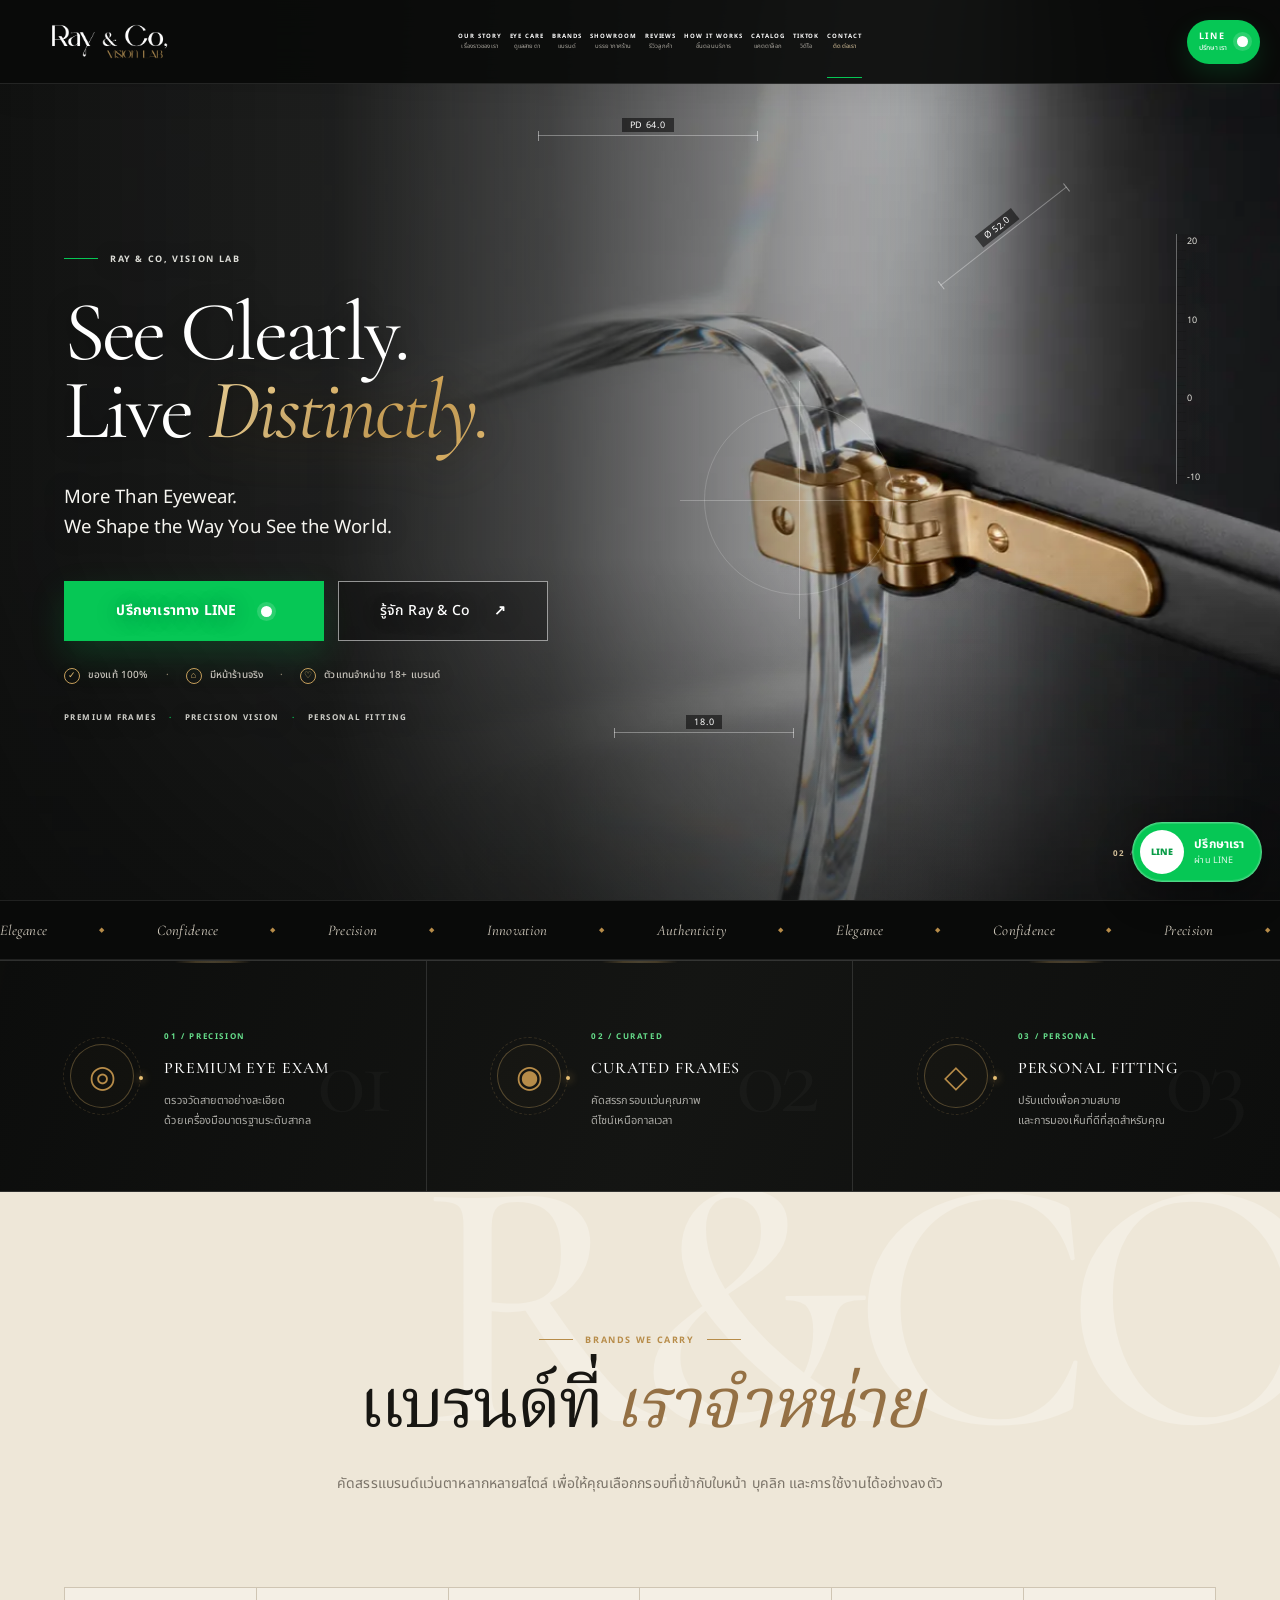
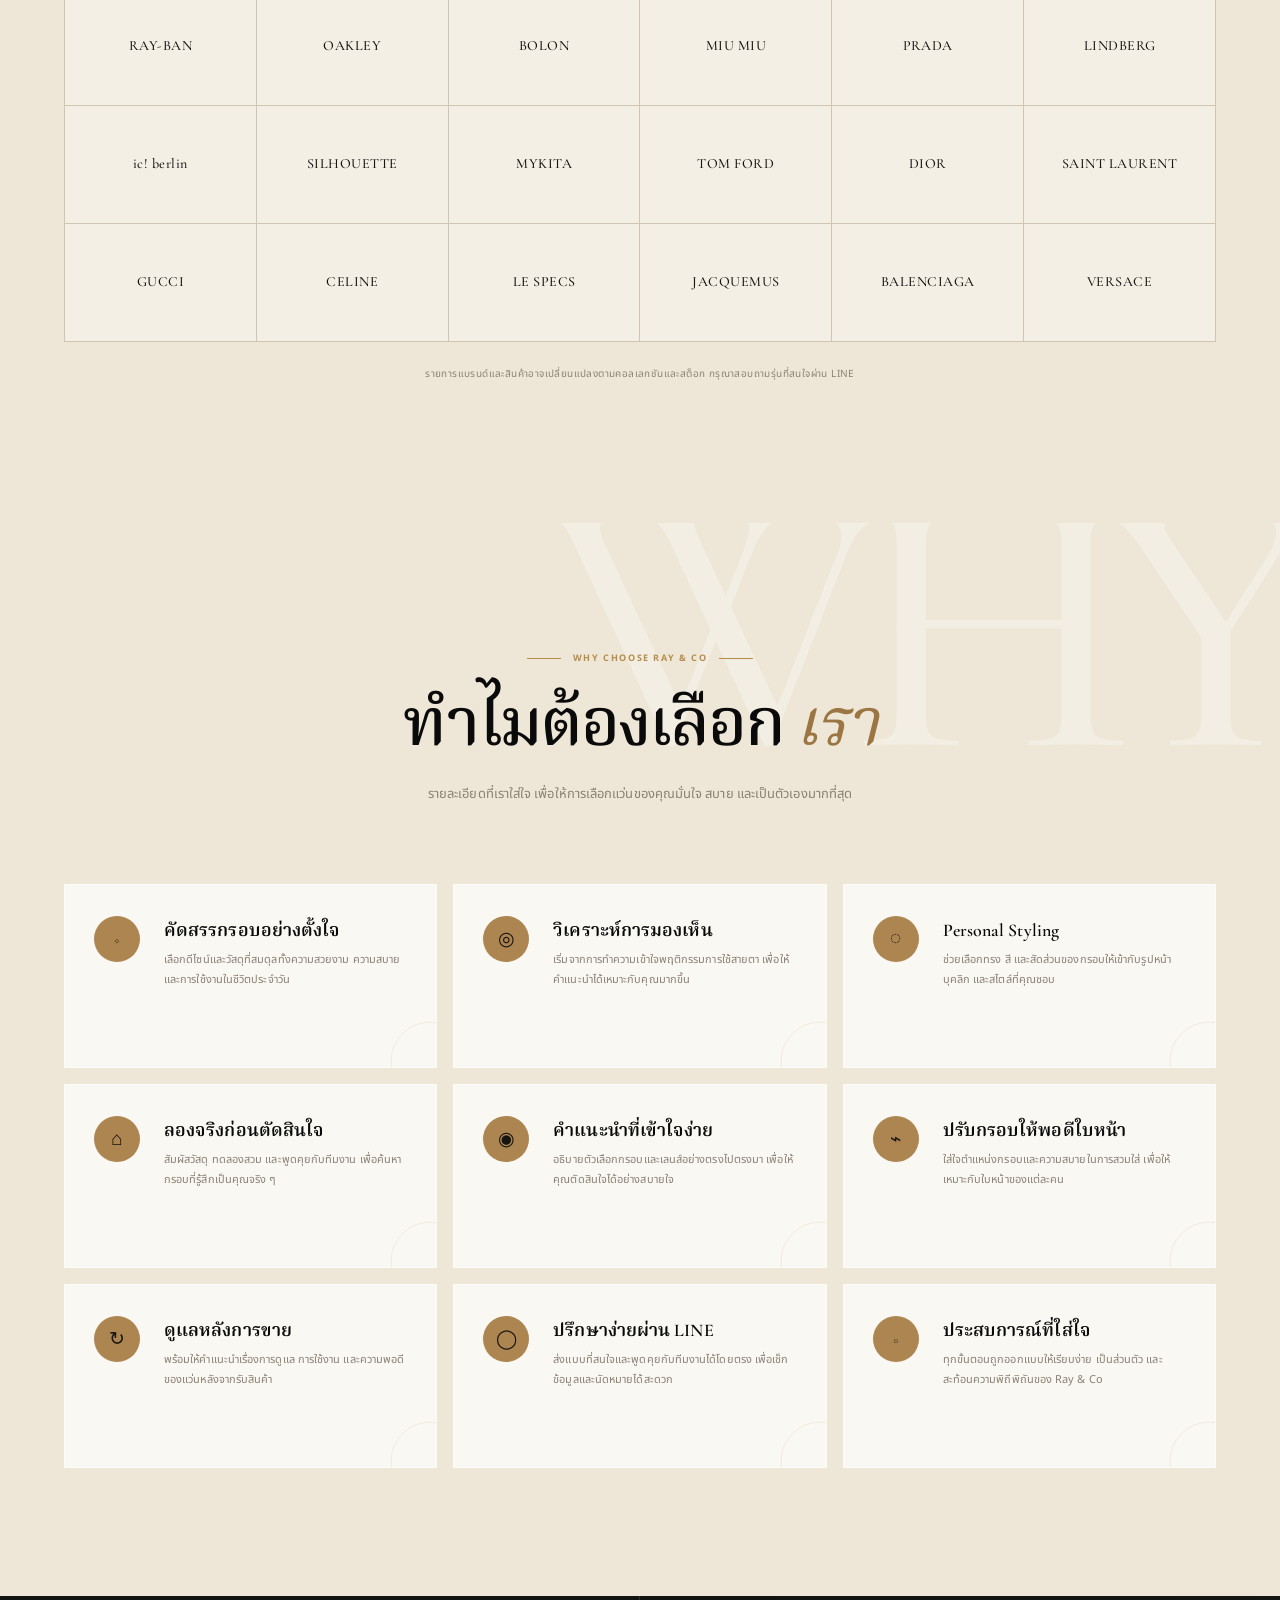
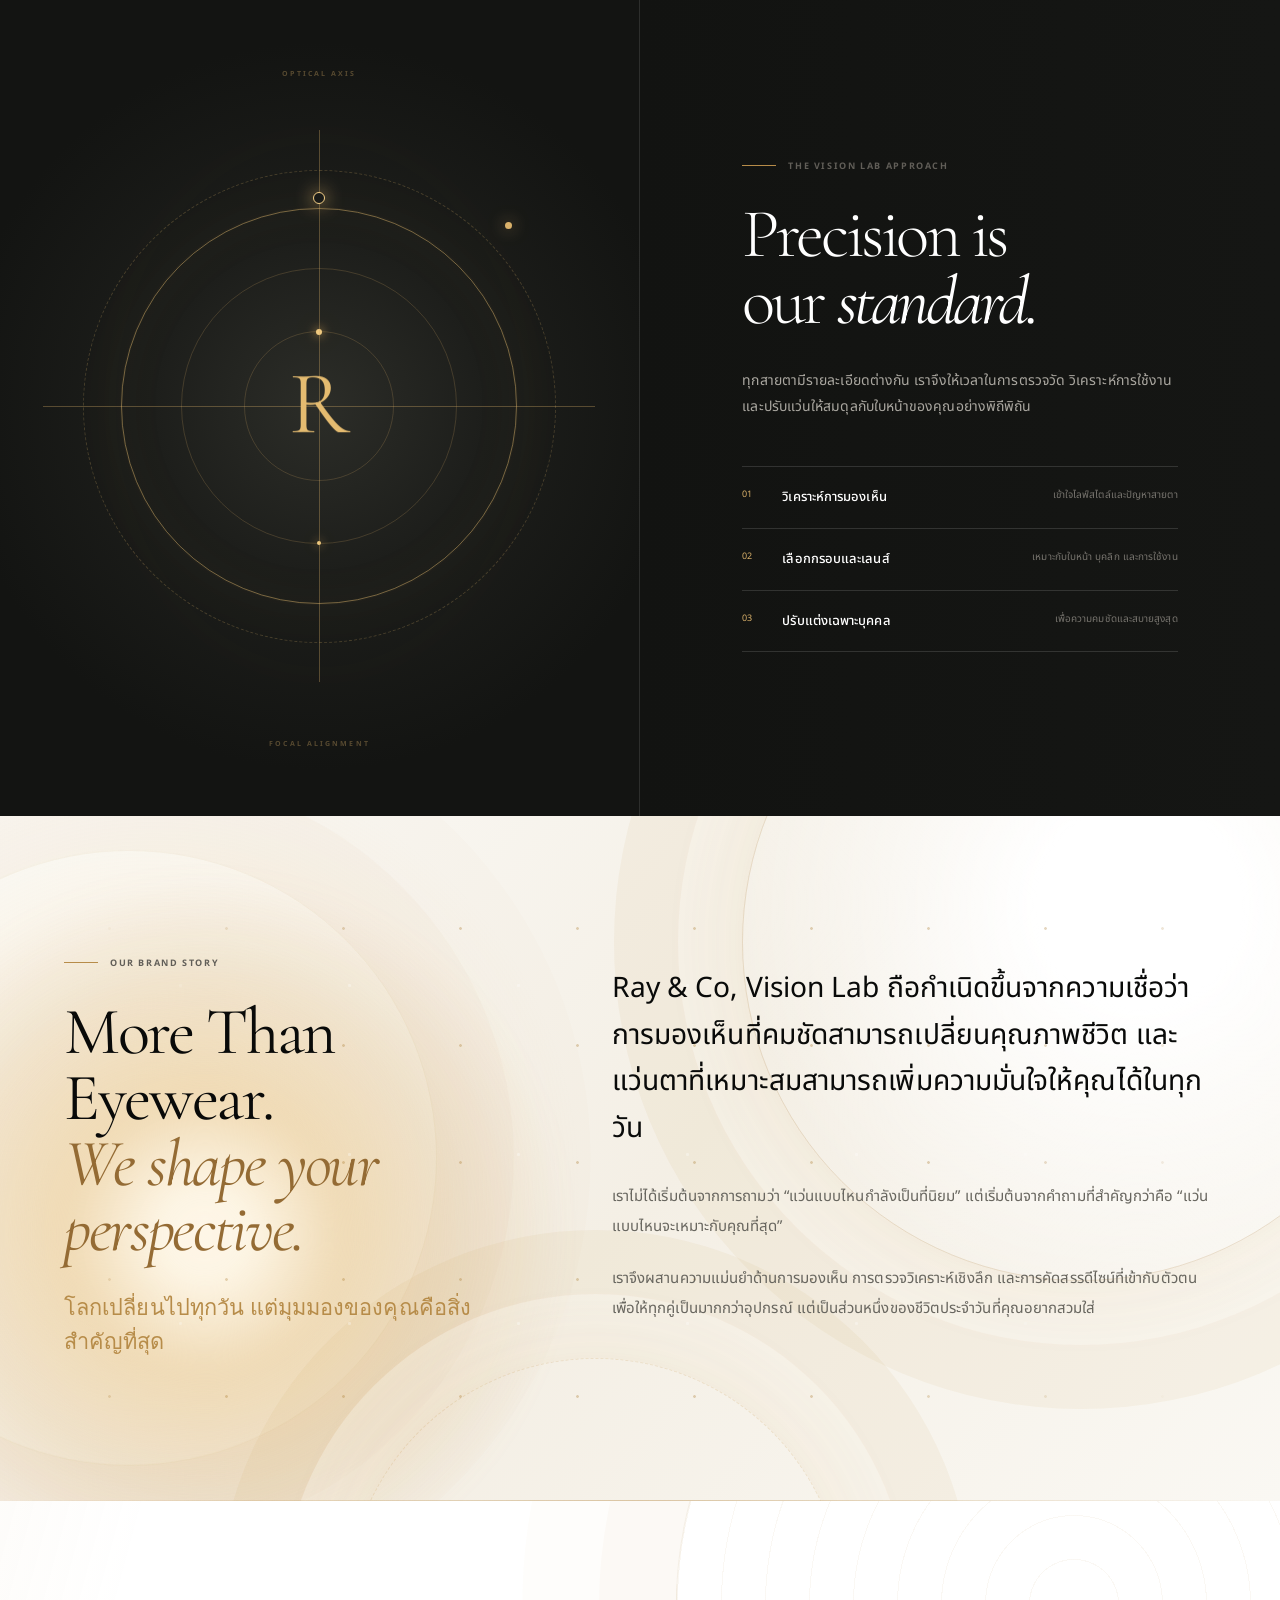
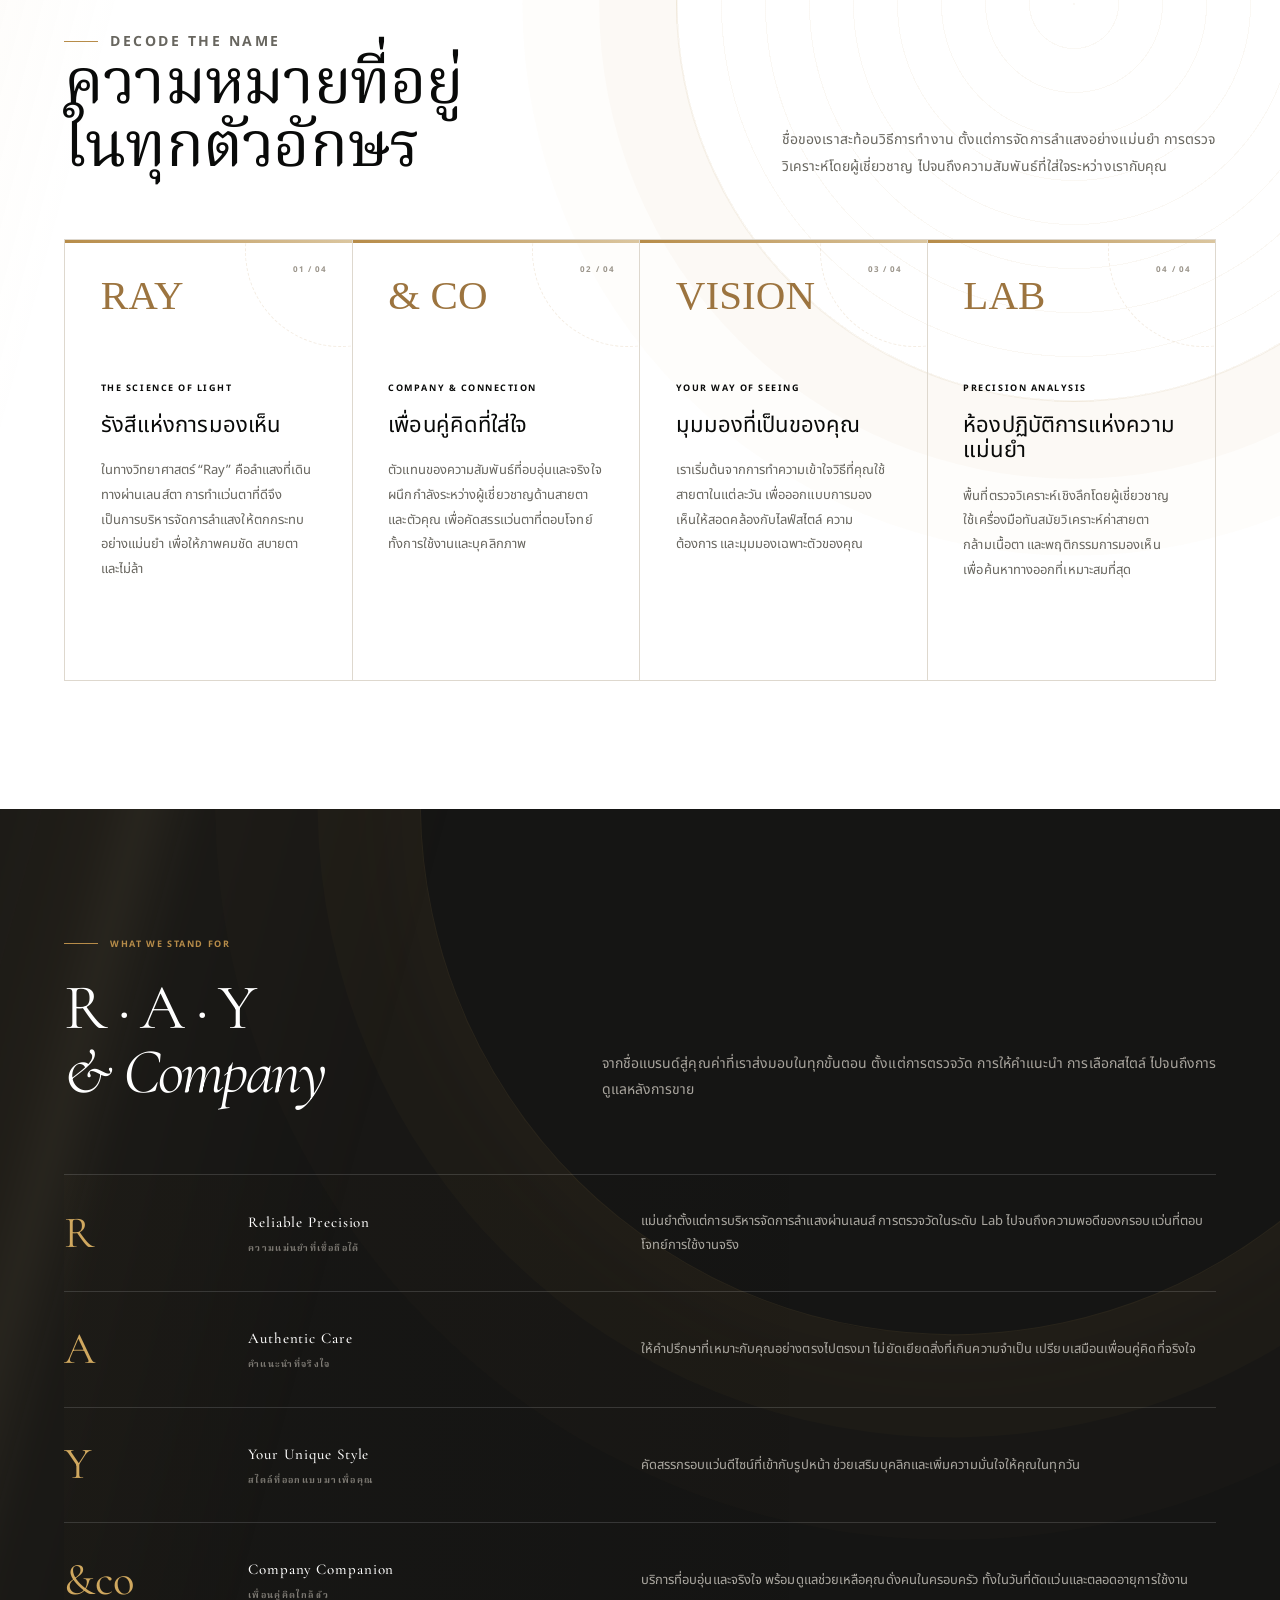
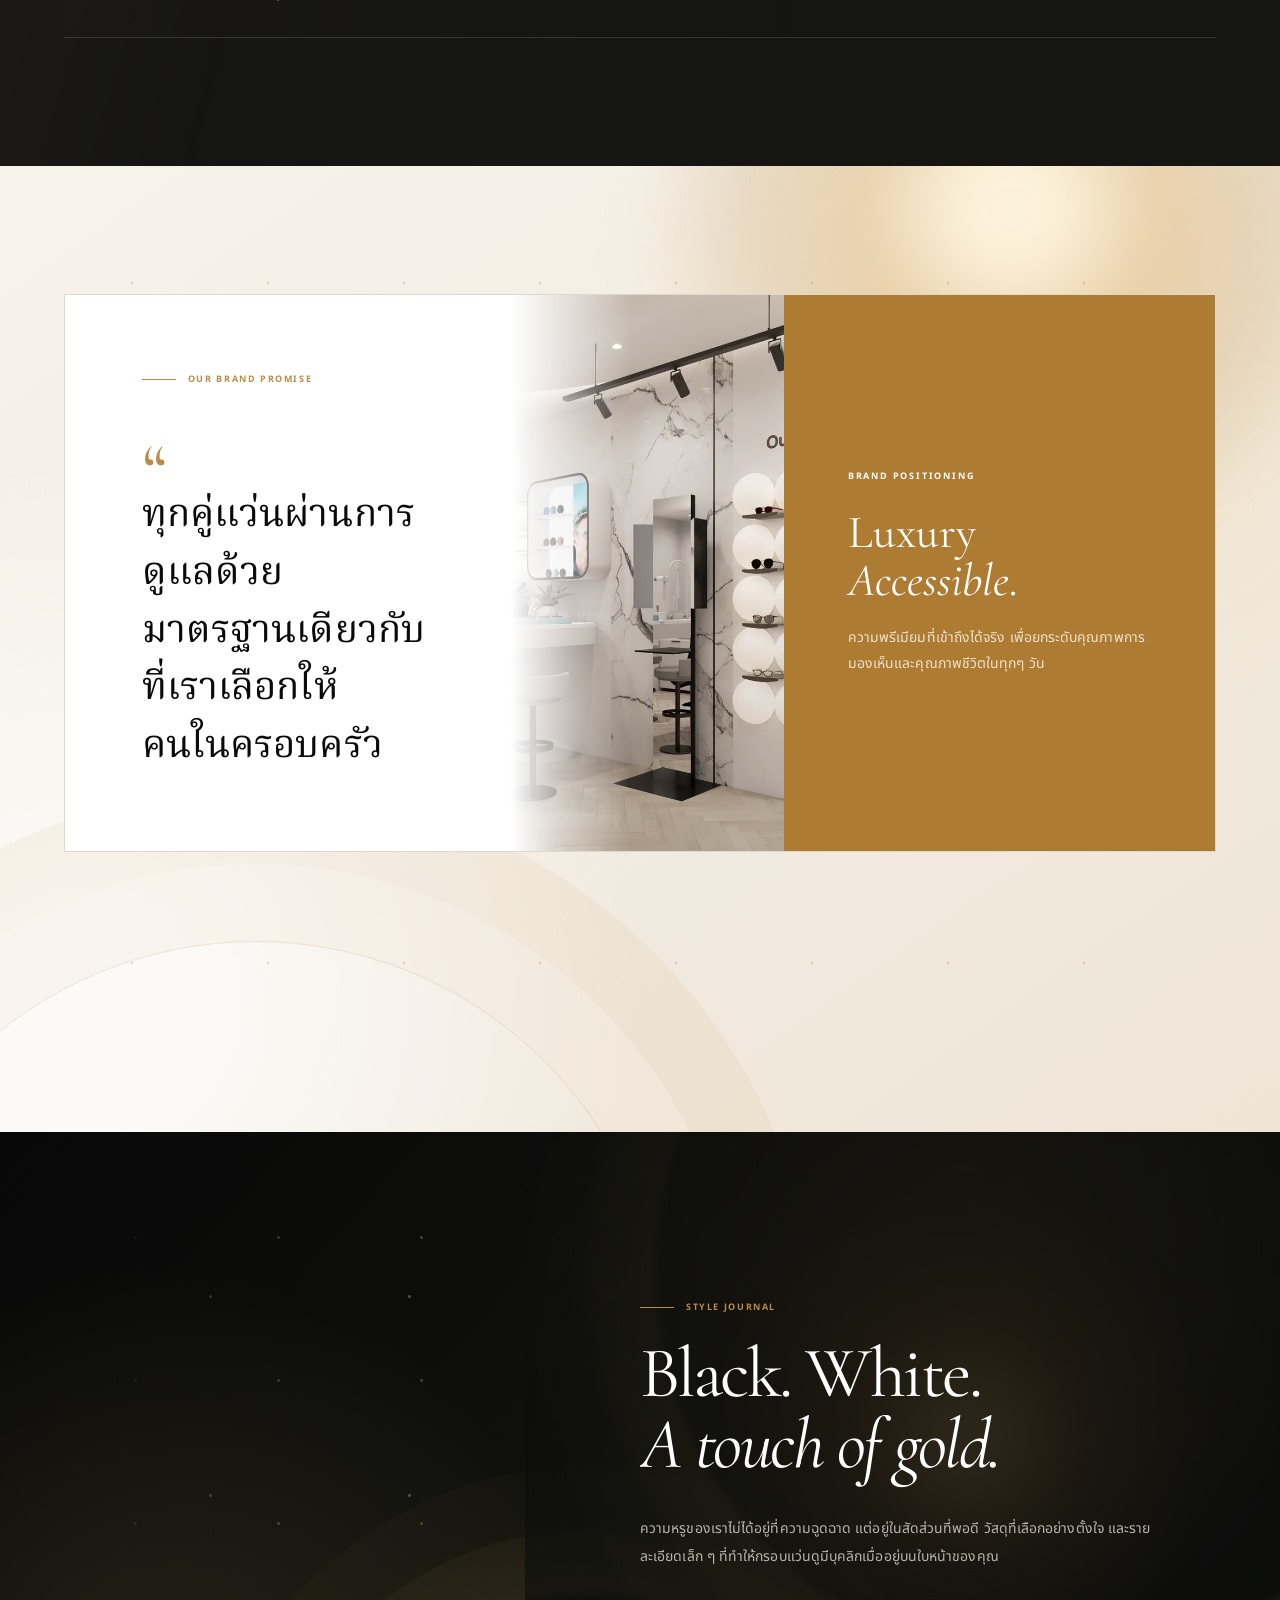
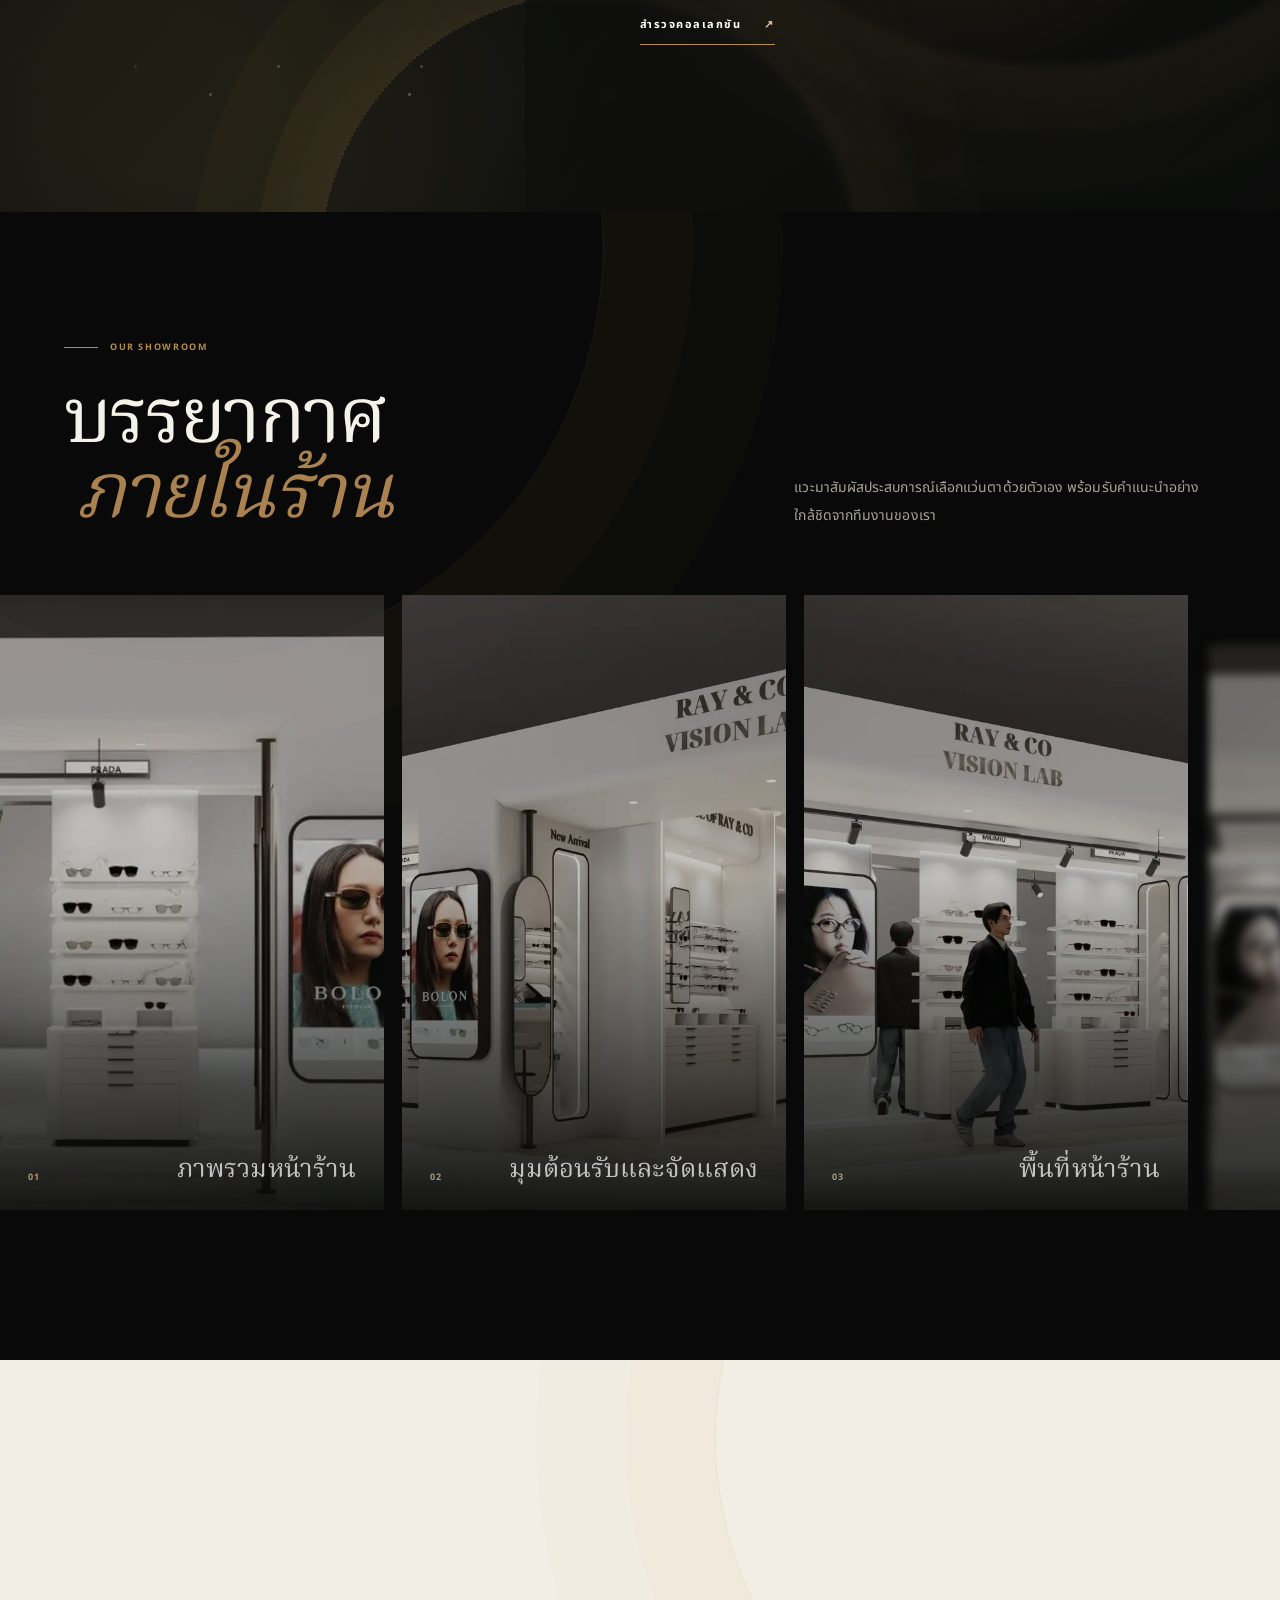
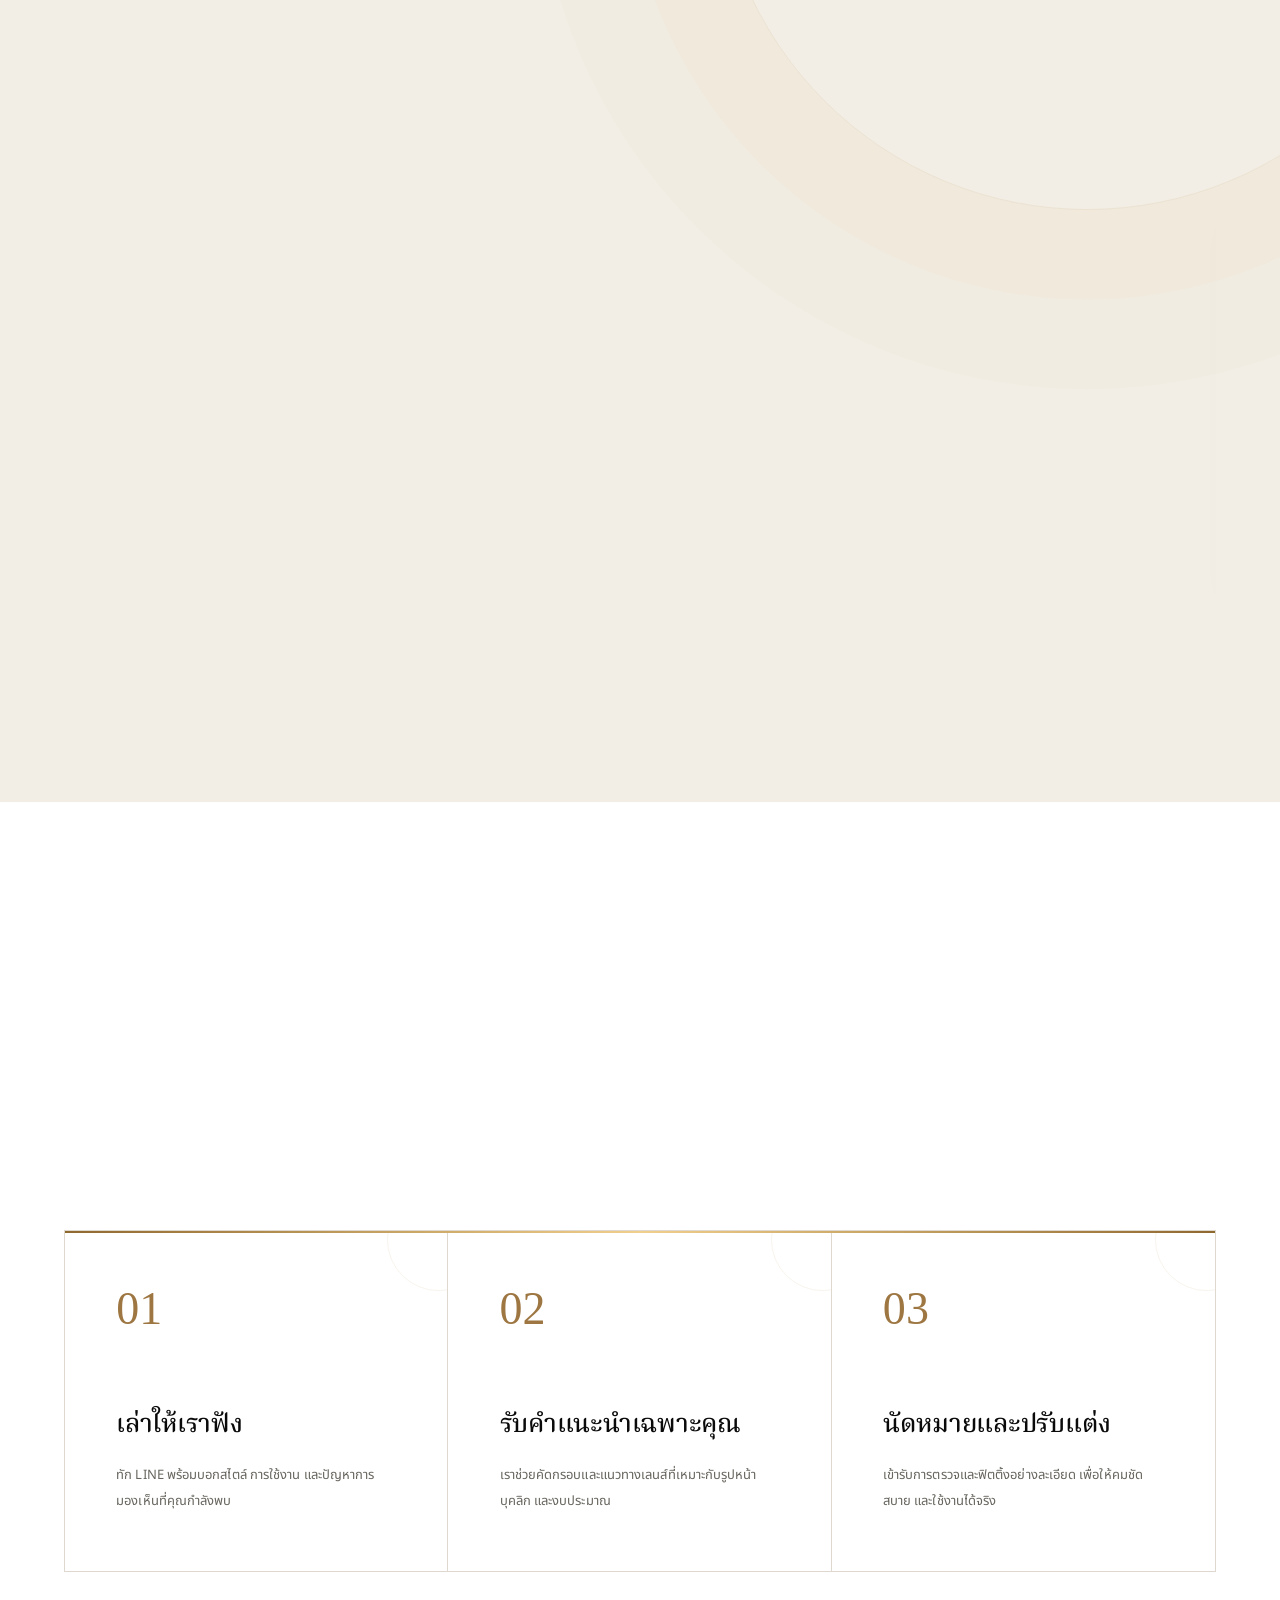
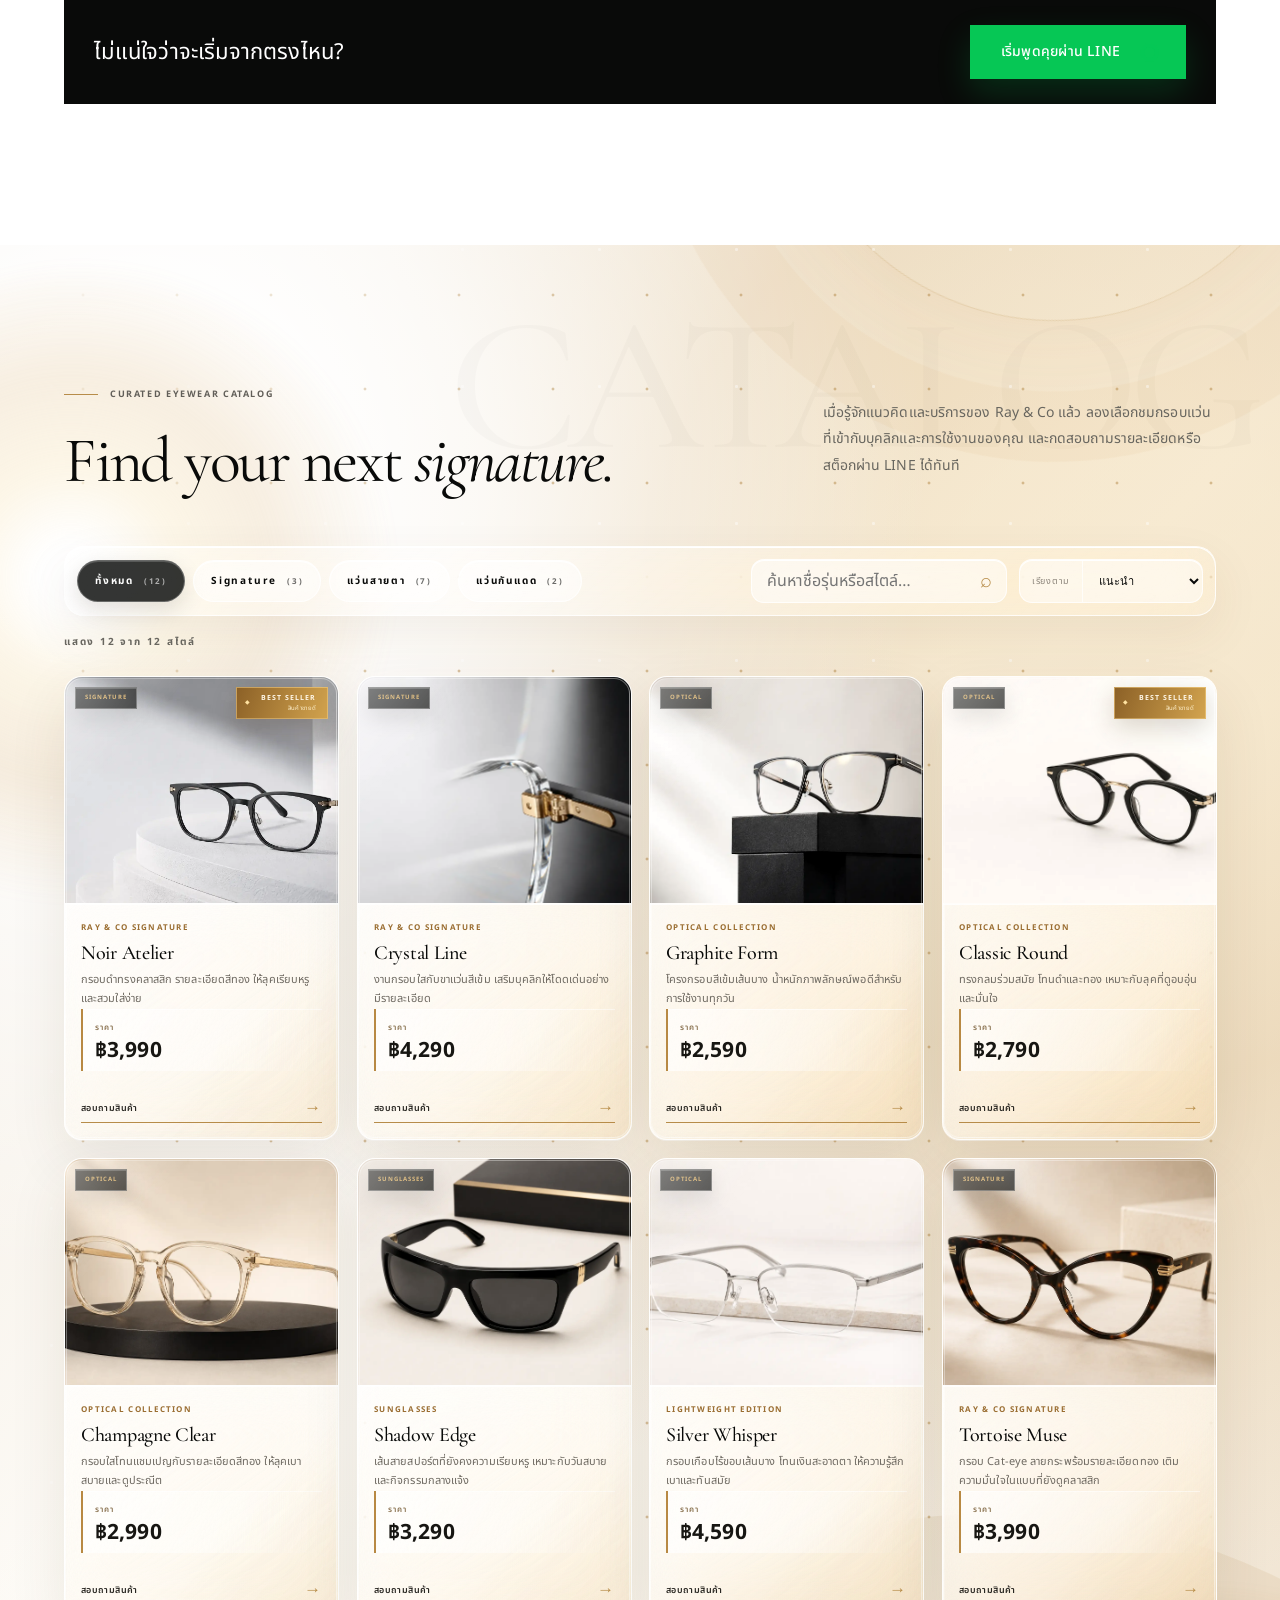
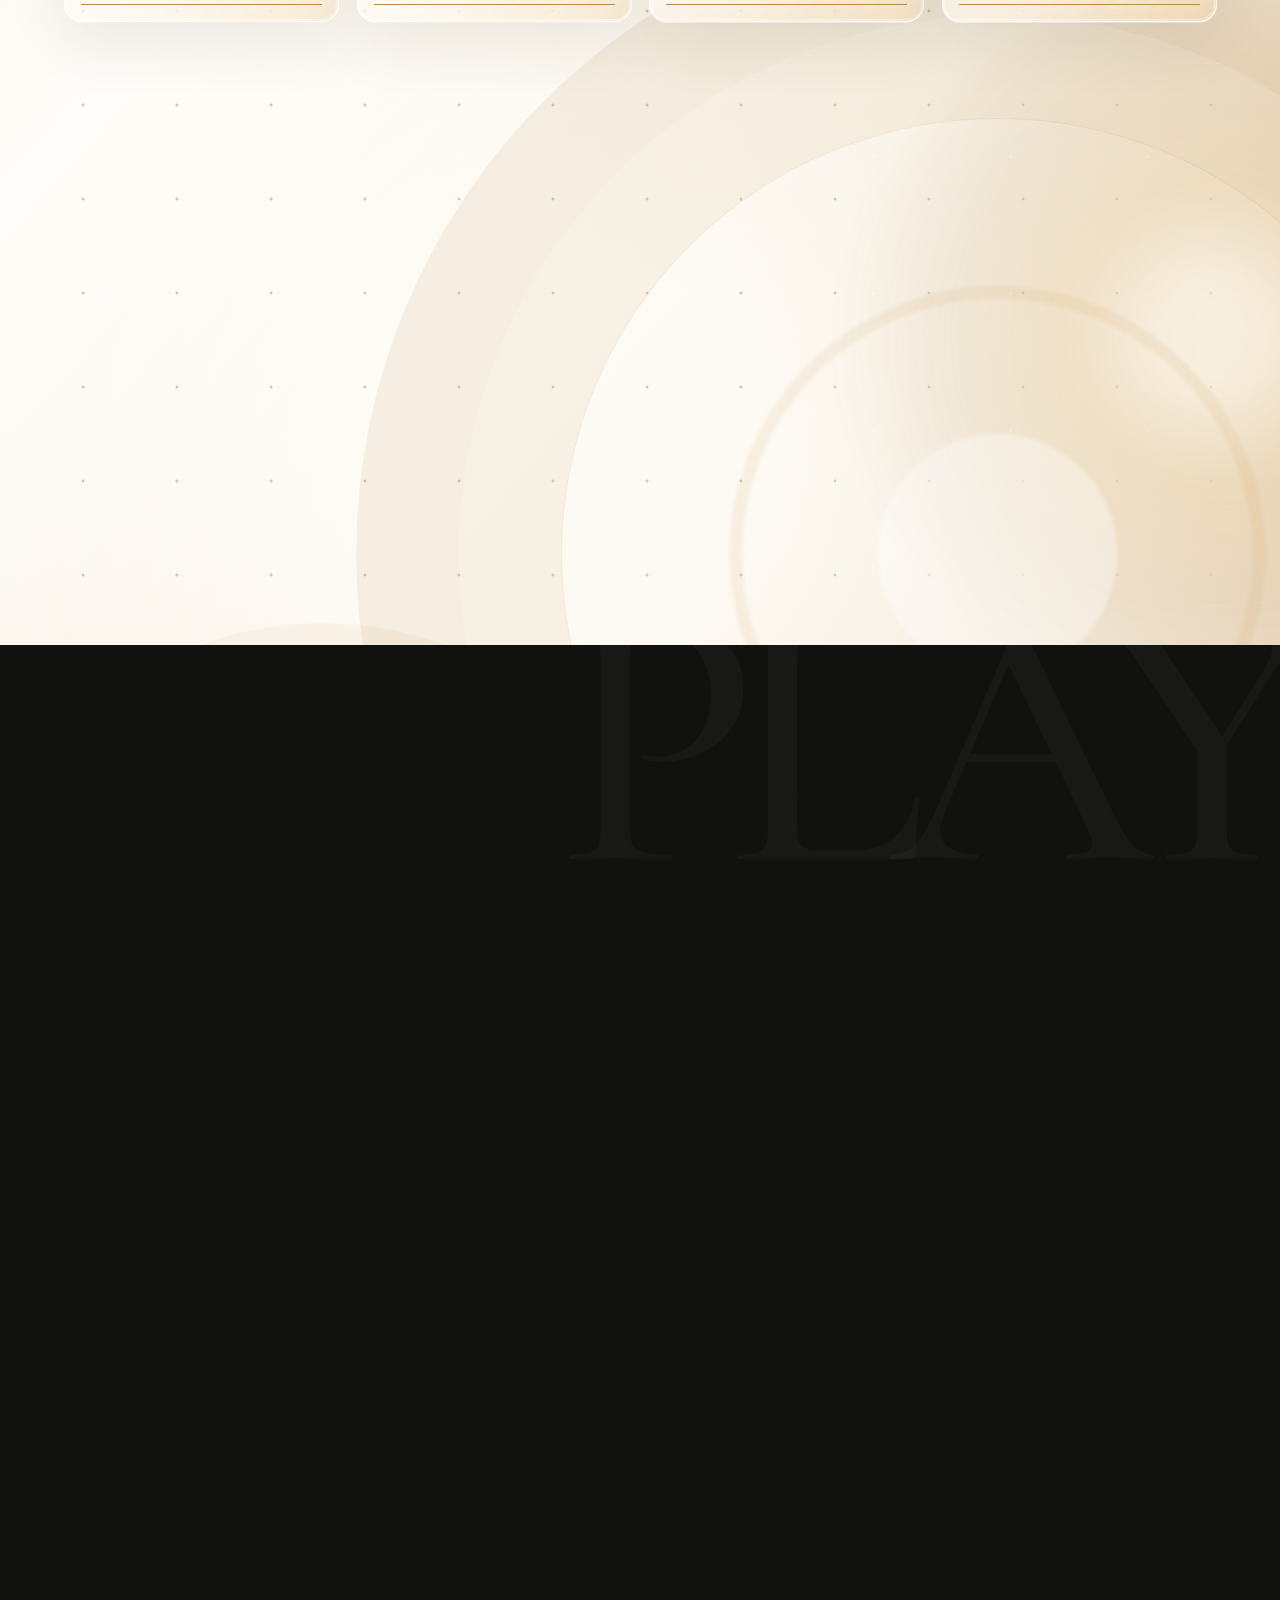
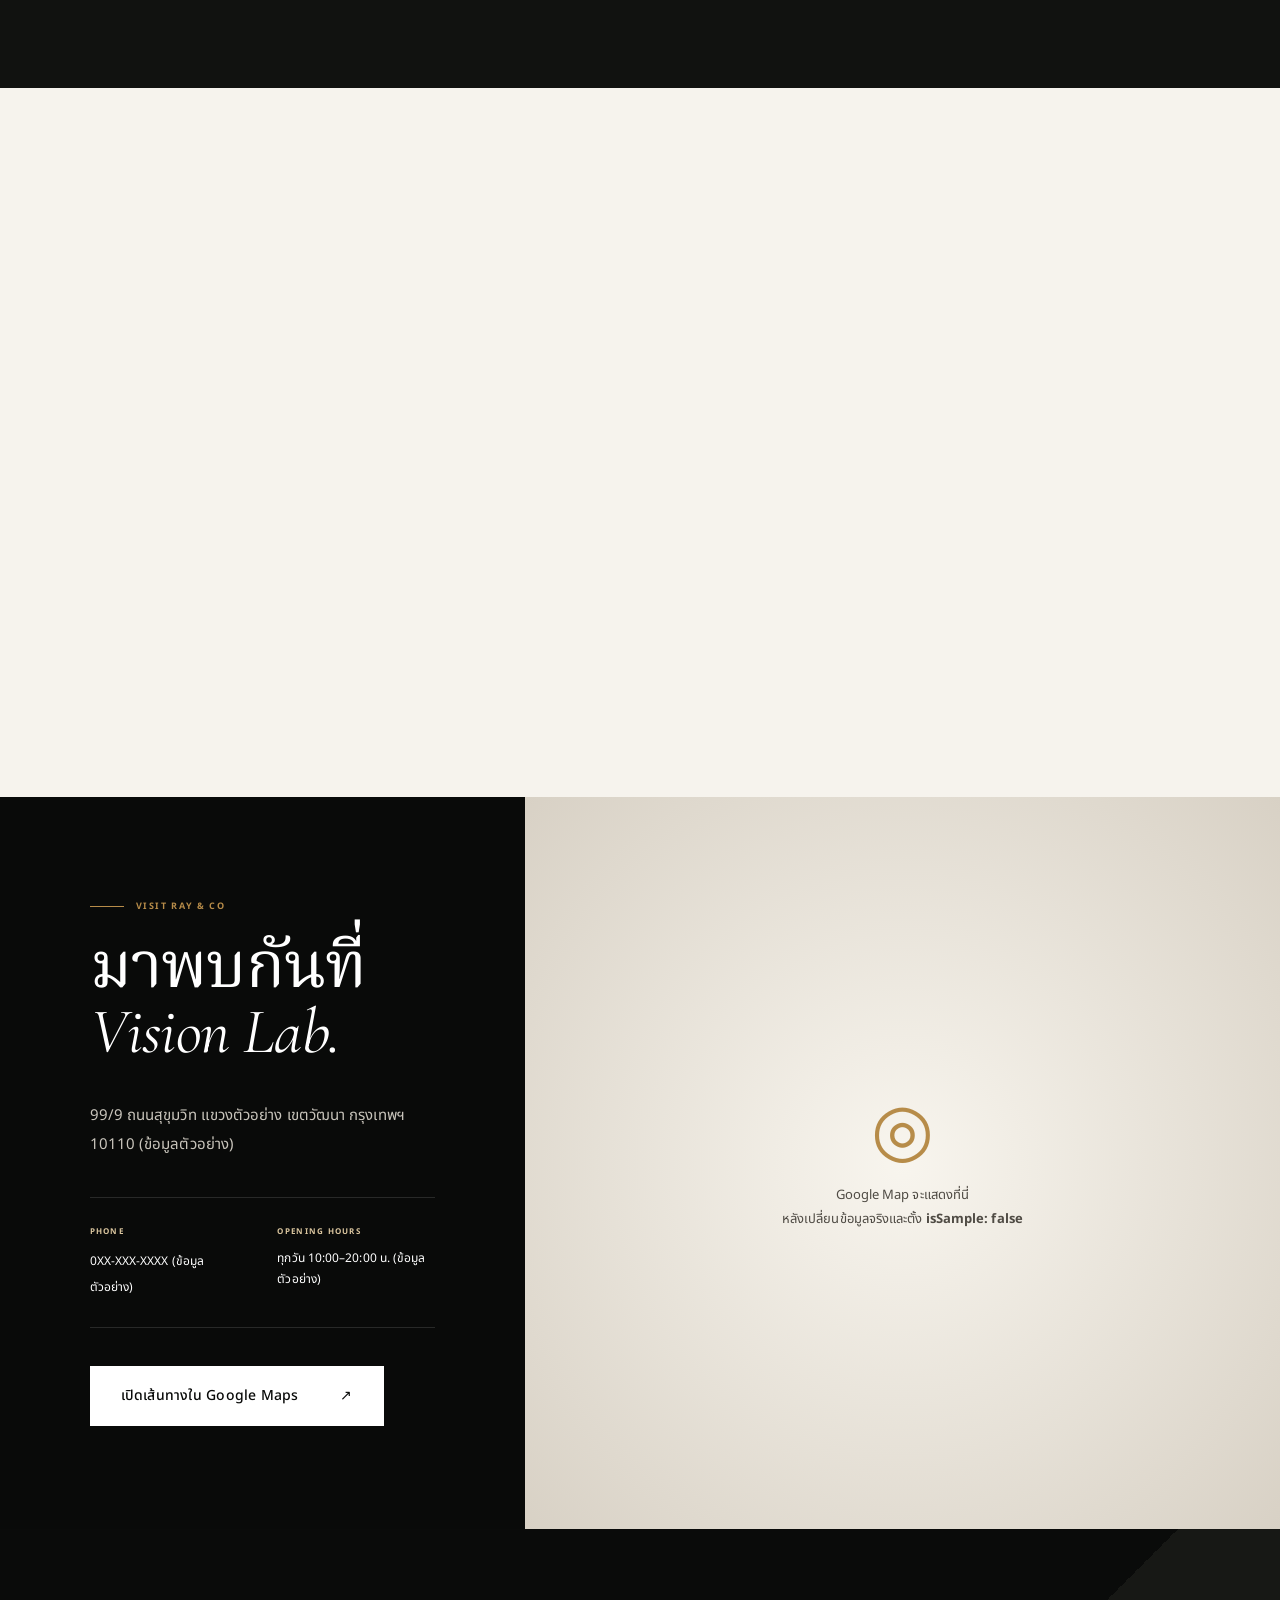
==== commit ae51e324: "Add files via upload" ====
--- a/index.html
+++ b/index.html
@@ -1,985 +1,425 @@
 <!DOCTYPE html>
 <html lang="th">
 <head>
-<meta charset="UTF-8">
-<meta name="viewport" content="width=device-width, initial-scale=1.0">
-<title>Ray &amp; Co, Vision Lab | See Beyond. Define Your Style.</title>
-<meta name="description" content="Ray & Co, Vision Lab — แบรนด์แว่นตาพรีเมียมที่ผสานงานออกแบบร่วมสมัยเข้ากับคุณภาพเหนือกาลเวลา สนใจสั่งซื้อแอดไลน์ได้ทันที">
-
-<!-- Favicon -->
-<link rel="icon" href="favicon.ico" sizes="any">
-<link rel="icon" href="assets/logo/favicon-32.png" type="image/png" sizes="32x32">
-<link rel="icon" href="assets/logo/favicon-16.png" type="image/png" sizes="16x16">
-<link rel="apple-touch-icon" href="assets/logo/apple-touch-icon.png">
-
-<!-- Open Graph / Social Preview -->
-<meta property="og:type" content="website">
-<meta property="og:site_name" content="Ray & Co, Vision Lab">
-<meta property="og:locale" content="th_TH">
-<meta property="og:title" content="Ray & Co, Vision Lab | See Beyond. Define Your Style.">
-<meta property="og:description" content="Ray & Co, Vision Lab — แบรนด์แว่นตาพรีเมียมที่ผสานงานออกแบบร่วมสมัยเข้ากับคุณภาพเหนือกาลเวลา สนใจสั่งซื้อแอดไลน์ได้ทันที">
-<meta property="og:image" content="https://www.rayandco-visionlab.com/assets/logo/og-image.jpg">
-<meta property="og:url" content="https://www.rayandco-visionlab.com/">
-<meta name="twitter:card" content="summary_large_image">
-<meta name="twitter:title" content="Ray & Co, Vision Lab | See Beyond. Define Your Style.">
-<meta name="twitter:description" content="Ray & Co, Vision Lab — แบรนด์แว่นตาพรีเมียมที่ผสานงานออกแบบร่วมสมัยเข้ากับคุณภาพเหนือกาลเวลา สนใจสั่งซื้อแอดไลน์ได้ทันที">
-<meta name="twitter:image" content="https://www.rayandco-visionlab.com/assets/logo/og-image.jpg">
-
-<!-- Fonts -->
-<link rel="preconnect" href="https://fonts.googleapis.com">
-<link rel="preconnect" href="https://fonts.gstatic.com" crossorigin>
-<link href="https://fonts.googleapis.com/css2?family=Cormorant+Garamond:ital,wght@0,300;0,400;0,500;0,600;1,400;1,500&family=Jost:wght@300;400;500;600&family=Noto+Serif+Thai:wght@400;500;600&family=Noto+Sans+Thai:wght@300;400;500;600&display=swap" rel="stylesheet">
-
-<!-- Preload the first hero image (LCP) for faster paint -->
-<link rel="preload" as="image" href="assets/shop/shop-14.jpg" fetchpriority="high">
-
-<link rel="stylesheet" href="css/style.css">
+  <meta charset="utf-8">
+  <meta name="viewport" content="width=device-width,initial-scale=1">
+  <meta name="description" content="Ray &amp; Co, Vision Lab — Premium eyewear, precision vision and personal fitting">
+  <meta name="theme-color" content="#090a09">
+  <meta property="og:type" content="website">
+  <meta property="og:title" content="Ray &amp; Co, Vision Lab">
+  <meta property="og:description" content="More Than Eyewear. We Shape the Way You See the World.">
+  <meta property="og:image" content="assets/images/branding/ray-co-vision-lab-logo-v2.png">
+  <title>Ray &amp; Co, Vision Lab</title>
+  <link rel="icon" href="favicon.ico" sizes="any">
+  <link rel="icon" type="image/png" sizes="32x32" href="assets/images/branding/favicon-32x32.png">
+  <link rel="icon" type="image/png" sizes="16x16" href="assets/images/branding/favicon-16x16.png">
+  <link rel="shortcut icon" href="favicon.ico" type="image/x-icon">
+  <link rel="apple-touch-icon" sizes="180x180" href="assets/images/branding/apple-touch-icon.png">
+
+  <link rel="preconnect" href="https://fonts.googleapis.com">
+  <link rel="preconnect" href="https://fonts.gstatic.com" crossorigin>
+  <link href="https://fonts.googleapis.com/css2?family=Cormorant+Garamond:ital,wght@0,400;0,500;0,600;1,400&amp;family=Noto+Sans+Thai:wght@300;400;500;600;700&amp;family=Noto+Serif+Thai:wght@300;400;500;600&amp;display=swap" rel="stylesheet">
+  <link rel="stylesheet" href="css/style.css">
 </head>
 <body>
-
-<!-- =========================================================
-     HEADER
-     ========================================================= -->
-<header class="site-header" id="siteHeader">
-  <div class="container">
-    <a href="#top" class="brand-mark">
-      <img src="assets/logo/logo-white.png" width="368" height="240" alt="Ray & Co, Vision Lab" class="brand-logo-img">
-    </a>
-
-    <nav class="main-nav" id="mainNav">
-      <a href="#story">เรื่องราวของเรา</a>
-      <a href="#whyus">ทำไมต้องซื้อกับเรา</a>
-      <a href="#collection">สินค้าทั้งหมด</a>
-      <a href="order-guide.html">วิธีการสั่งซื้อ</a>
-      <a href="#showroom">โชว์รูม</a>
-      <a href="#articles">บทความ</a>
-      <a href="#visit">ติดต่อ / แผนที่</a>
-    </nav>
-
-    <div class="header-actions">
-      <button class="search-toggle" id="searchToggle" aria-label="ค้นหาสินค้า" aria-expanded="false">
-        <svg viewBox="0 0 24 24" fill="none" stroke="currentColor" stroke-width="1.8"><circle cx="11" cy="11" r="7"/><path d="M21 21l-4.3-4.3"/></svg>
-      </button>
-      <a href="#visit" class="btn btn-outline-dark" id="navContactBtn"><span>ติดต่อร้าน</span></a>
-      <a href="https://line.me/R/ti/p/@rayandco" target="_blank" rel="noopener" class="btn btn-line line-cta">
-        <svg viewBox="0 0 24 24" fill="currentColor" aria-hidden="true"><path d="M12 2C6.477 2 2 5.79 2 10.45c0 4.17 3.55 7.67 8.35 8.32.32.07.77.21.88.49.1.25.06.65.03.9l-.14.9c-.04.25-.2.99.86.54 1.06-.45 5.72-3.37 7.8-5.77C21.24 13.9 22 12.26 22 10.45 22 5.79 17.52 2 12 2Z"/></svg>
-        <span>แอดไลน์สั่งซื้อ</span>
-      </a>
-      <button class="nav-toggle" id="navToggle" aria-label="เปิดเมนู" aria-expanded="false">
-        <span></span><span></span><span></span>
-      </button>
+  <a class="skip-link" href="#mainContent">ข้ามไปยังเนื้อหาหลัก</a>
+  <header class="wrap" id="siteHeader">
+    <a class="brand" href="#top" aria-label="Ray &amp; Co, Vision Lab — กลับไปด้านบน"><img class="brand-logo" data-brand-logo src="assets/images/branding/ray-co-vision-lab-logo-v2.png" width="238" height="73" alt="Ray &amp; Co, Vision Lab"></a>
+    <nav class="nav" aria-label="เมนูหลัก"><a href="#story"><span class="nav-en">OUR STORY</span><span class="nav-th">เรื่องราวของเรา</span></a><a href="#services"><span class="nav-en">EYE CARE</span><span class="nav-th">ดูแลสายตา</span></a><a href="#brands"><span class="nav-en">BRANDS</span><span class="nav-th">แบรนด์</span></a><a href="#showroom"><span class="nav-en">SHOWROOM</span><span class="nav-th">บรรยากาศร้าน</span></a><a href="#reviews"><span class="nav-en">REVIEWS</span><span class="nav-th">รีวิวลูกค้า</span></a><a href="#howItWorks"><span class="nav-en">HOW IT WORKS</span><span class="nav-th">ขั้นตอนบริการ</span></a><a href="#collections"><span class="nav-en">CATALOG</span><span class="nav-th">แคตตาล็อก</span></a><a href="#tiktok" data-tiktok-nav hidden><span class="nav-en">TIKTOK</span><span class="nav-th">วิดีโอ</span></a><a href="#location"><span class="nav-en">CONTACT</span><span class="nav-th">ติดต่อเรา</span></a></nav>
+    <a class="line-mini" href="https://line.me/R/ti/p/@raycovisionlab" target="_blank" rel="noopener"><span><b>LINE</b><small>ปรึกษาเรา</small></span><i class="dot"></i></a>
+    <button class="menu-btn" type="button" aria-label="เปิดเมนู" aria-expanded="false">☰</button>
+    <nav class="mobile-nav" aria-label="เมนูสำหรับมือถือ"><a href="#story"><span class="nav-en">OUR STORY</span><span class="nav-th">เรื่องราวของเรา</span></a><a href="#services"><span class="nav-en">EYE CARE</span><span class="nav-th">ดูแลสายตา</span></a><a href="#brands"><span class="nav-en">BRANDS</span><span class="nav-th">แบรนด์</span></a><a href="#showroom"><span class="nav-en">SHOWROOM</span><span class="nav-th">บรรยากาศร้าน</span></a><a href="#reviews"><span class="nav-en">REVIEWS</span><span class="nav-th">รีวิวลูกค้า</span></a><a href="#howItWorks"><span class="nav-en">HOW IT WORKS</span><span class="nav-th">ขั้นตอนบริการ</span></a><a href="#collections"><span class="nav-en">CATALOG</span><span class="nav-th">แคตตาล็อก</span></a><a href="#tiktok" data-tiktok-nav hidden><span class="nav-en">TIKTOK</span><span class="nav-th">วิดีโอ</span></a><a href="#location"><span class="nav-en">CONTACT</span><span class="nav-th">ติดต่อเรา</span></a><a href="https://line.me/R/ti/p/@raycovisionlab" target="_blank" rel="noopener"><span class="nav-en">LINE</span><span class="nav-th">ปรึกษาเรา</span></a></nav>
+  </header>
+
+  <main id="mainContent">
+    <section class="hero wrap" id="top">
+      <div class="hero-copy">
+        <p class="eyebrow"><i></i> RAY &amp; CO, VISION LAB</p>
+        <h1>See Clearly.<br>Live <em>Distinctly.</em></h1>
+        <p class="tagline">More Than Eyewear.<br>We Shape the Way You See the World.</p>
+        <div class="actions"><a class="btn dark" href="https://line.me/R/ti/p/@raycovisionlab" target="_blank">ปรึกษาเราทาง LINE <i class="dot"></i></a><a class="btn light" href="#story">รู้จัก Ray &amp; Co <b>↗</b></a></div>
+        <div class="hero-proof" role="list" aria-label="ความมั่นใจเมื่อเลือก Ray &amp; Co">
+          <span role="listitem"><i aria-hidden="true">✓</i>ของแท้ 100%</span>
+          <span role="listitem"><i aria-hidden="true">⌂</i>มีหน้าร้านจริง</span>
+          <span role="listitem"><i aria-hidden="true">♡</i>ตัวแทนจำหน่าย 18+ แบรนด์</span>
+        </div>
+        <p class="notes">PREMIUM FRAMES <b>·</b> PRECISION VISION <b>·</b> PERSONAL FITTING</p>
+      </div>
+      <div class="visual" aria-hidden="true"><div class="hero-slides"><img class="hero-img hero-slide is-active" data-slide="0" alt="แว่นตากรอบดำพร้อมรายละเอียดสีทองบนแท่นสตูดิโอสีขาว" fetchpriority="high" src="assets/images/hero-01.webp"><img class="hero-img hero-slide" data-slide="1" alt="รายละเอียดเลนส์ใส บานพับสีทอง และขาแว่นสีดำแบบมาโคร" loading="lazy" src="assets/images/hero-02.webp"><img class="hero-img hero-slide" data-slide="2" alt="แว่นตาเลนส์ใสบนแท่นสถาปัตยกรรมสีดำในสตูดิโอหรู" loading="lazy" src="assets/images/hero-03.webp"></div><div class="sweep"></div><div class="measure m1"><span>PD 64.0</span></div><div class="measure m2"><span>Ø 52.0</span></div><div class="measure m3"><span>18.0</span></div><div class="cross"></div><div class="scale"><span>20</span><span>10</span><span>0</span><span>−10</span></div></div>
+      <div class="hero-controls" role="group" aria-label="ควบคุมภาพ Hero">
+        <div class="hero-counter" aria-live="polite"><b id="heroCurrent">01</b><i>/</i><span id="heroTotal">03</span></div>
+        <div class="hero-dots" role="group" aria-label="เลือกภาพสไลด์">
+          <button class="hero-dot is-active" type="button" data-hero-slide="0" aria-label="แสดงภาพที่ 1" aria-current="true"></button>
+          <button class="hero-dot" type="button" data-hero-slide="1" aria-label="แสดงภาพที่ 2"></button>
+          <button class="hero-dot" type="button" data-hero-slide="2" aria-label="แสดงภาพที่ 3"></button>
+        </div>
+      </div>
+    </section>
+
+    <aside class="trust-ribbon" aria-label="คุณค่าของ Ray &amp; Co, Vision Lab">
+      <div class="marquee-track">
+        <div class="marquee-group">
+          <span>Elegance</span><i>◆</i><span>Confidence</span><i>◆</i><span>Precision</span><i>◆</i><span>Innovation</span><i>◆</i><span>Authenticity</span><i>◆</i>
+        </div>
+        <div class="marquee-group" aria-hidden="true">
+          <span>Elegance</span><i>◆</i><span>Confidence</span><i>◆</i><span>Precision</span><i>◆</i><span>Innovation</span><i>◆</i><span>Authenticity</span><i>◆</i>
+        </div>
+      </div>
+    </aside>
+
+    <section class="services reveal" id="services">
+      <article><div class="icon">◎</div><div><small>01 / PRECISION</small><h2>PREMIUM EYE EXAM</h2><p>ตรวจวัดสายตาอย่างละเอียด<br>ด้วยเครื่องมือมาตรฐานระดับสากล</p></div></article>
+      <article><div class="icon">◉</div><div><small>02 / CURATED</small><h2>CURATED FRAMES</h2><p>คัดสรรกรอบแว่นคุณภาพ<br>ดีไซน์เหนือกาลเวลา</p></div></article>
+      <article><div class="icon">◇</div><div><small>03 / PERSONAL</small><h2>PERSONAL FITTING</h2><p>ปรับแต่งเพื่อความสบาย<br>และการมองเห็นที่ดีที่สุดสำหรับคุณ</p></div></article>
+    </section>
+
+    <section class="brand-showcase" id="brands" aria-labelledby="brandsTitle">
+      <div class="wrap brand-showcase-inner">
+        <div class="brand-showcase-head reveal">
+          <p class="section-kicker">BRANDS WE CARRY</p>
+          <h2 id="brandsTitle">แบรนด์ที่<span>เราจำหน่าย</span></h2>
+          <p>คัดสรรแบรนด์แว่นตาหลากหลายสไตล์ เพื่อให้คุณเลือกกรอบที่เข้ากับใบหน้า บุคลิก และการใช้งานได้อย่างลงตัว</p>
+        </div>
+        <div class="brand-grid reveal" id="brandGrid"></div>
+        <p class="brand-note reveal">รายการแบรนด์และสินค้าอาจเปลี่ยนแปลงตามคอลเลกชันและสต็อก กรุณาสอบถามรุ่นที่สนใจผ่าน LINE</p>
+      </div>
+    </section>
+
+    <section class="why-us" id="whyUs" aria-labelledby="whyUsTitle">
+      <div class="wrap why-us-inner">
+        <div class="why-us-head reveal">
+          <p class="section-kicker">WHY CHOOSE RAY &amp; CO</p>
+          <h2 id="whyUsTitle">ทำไมต้องเลือก<span>เรา</span></h2>
+          <p>รายละเอียดที่เราใส่ใจ เพื่อให้การเลือกแว่นของคุณมั่นใจ สบาย และเป็นตัวเองมากที่สุด</p>
+        </div>
+        <div class="why-us-grid">
+          <article class="why-card reveal"><span class="why-icon">◇</span><div><h3>คัดสรรกรอบอย่างตั้งใจ</h3><p>เลือกดีไซน์และวัสดุที่สมดุลทั้งความสวยงาม ความสบาย และการใช้งานในชีวิตประจำวัน</p></div></article>
+          <article class="why-card reveal"><span class="why-icon">◎</span><div><h3>วิเคราะห์การมองเห็น</h3><p>เริ่มจากการทำความเข้าใจพฤติกรรมการใช้สายตา เพื่อให้คำแนะนำได้เหมาะกับคุณมากขึ้น</p></div></article>
+          <article class="why-card reveal"><span class="why-icon">◌</span><div><h3>Personal Styling</h3><p>ช่วยเลือกทรง สี และสัดส่วนของกรอบให้เข้ากับรูปหน้า บุคลิก และสไตล์ที่คุณชอบ</p></div></article>
+          <article class="why-card reveal"><span class="why-icon">⌂</span><div><h3>ลองจริงก่อนตัดสินใจ</h3><p>สัมผัสวัสดุ ทดลองสวม และพูดคุยกับทีมงาน เพื่อค้นหากรอบที่รู้สึกเป็นคุณจริง ๆ</p></div></article>
+          <article class="why-card reveal"><span class="why-icon">◉</span><div><h3>คำแนะนำที่เข้าใจง่าย</h3><p>อธิบายตัวเลือกกรอบและเลนส์อย่างตรงไปตรงมา เพื่อให้คุณตัดสินใจได้อย่างสบายใจ</p></div></article>
+          <article class="why-card reveal"><span class="why-icon">⌁</span><div><h3>ปรับกรอบให้พอดีใบหน้า</h3><p>ใส่ใจตำแหน่งกรอบและความสบายในการสวมใส่ เพื่อให้เหมาะกับใบหน้าของแต่ละคน</p></div></article>
+          <article class="why-card reveal"><span class="why-icon">↻</span><div><h3>ดูแลหลังการขาย</h3><p>พร้อมให้คำแนะนำเรื่องการดูแล การใช้งาน และความพอดีของแว่นหลังจากรับสินค้า</p></div></article>
+          <article class="why-card reveal"><span class="why-icon">◯</span><div><h3>ปรึกษาง่ายผ่าน LINE</h3><p>ส่งแบบที่สนใจและพูดคุยกับทีมงานได้โดยตรง เพื่อเช็กข้อมูลและนัดหมายได้สะดวก</p></div></article>
+          <article class="why-card reveal"><span class="why-icon">□</span><div><h3>ประสบการณ์ที่ใส่ใจ</h3><p>ทุกขั้นตอนถูกออกแบบให้เรียบง่าย เป็นส่วนตัว และสะท้อนความพิถีพิถันของ Ray &amp; Co</p></div></article>
+        </div>
+      </div>
+    </section>
+
+    <section class="precision precision-v8" data-precision-motion data-motion-version="8">
+      <div class="optic" aria-hidden="true">
+        <span class="optic-label optic-label-top">OPTICAL AXIS</span>
+        <span class="optic-label optic-label-bottom">FOCAL ALIGNMENT</span>
+        <span class="optic-scan"></span>
+        <div class="optic-drift">
+          <div class="lens">
+            <span class="lens-monogram">R</span>
+            <i class="lens-ring lens-ring-outer"></i>
+            <i class="lens-ring lens-ring-inner"></i>
+            <b class="lens-orbit"></b>
+            <span class="lens-pulse"></span>
+            <span class="lens-tracker"></span>
+          </div>
+        </div>
+      </div>
+      <div class="copy precision-copy reveal"><p class="eyebrow"><i></i> THE VISION LAB APPROACH</p><h2>Precision is<br>our <em>standard.</em></h2><p>ทุกสายตามีรายละเอียดต่างกัน เราจึงให้เวลาในการตรวจวัด วิเคราะห์การใช้งาน และปรับแว่นให้สมดุลกับใบหน้าของคุณอย่างพิถีพิถัน</p><ol><li><span>01</span><div><strong>วิเคราะห์การมองเห็น</strong><small>เข้าใจไลฟ์สไตล์และปัญหาสายตา</small></div></li><li><span>02</span><div><strong>เลือกกรอบและเลนส์</strong><small>เหมาะกับใบหน้า บุคลิก และการใช้งาน</small></div></li><li><span>03</span><div><strong>ปรับแต่งเฉพาะบุคคล</strong><small>เพื่อความคมชัดและสบายสูงสุด</small></div></li></ol></div>
+    </section>
+
+    <section class="content brand-story luxury-motion" id="story" data-luxury-motion>
+      <div class="story-ambient" aria-hidden="true"><i class="story-aura"></i><i class="story-orbit story-orbit-one"></i><i class="story-orbit story-orbit-two"></i><i class="story-sweep"></i><i class="story-sparkles"></i></div>
+      <div class="wrap story-intro">
+        <div class="story-title reveal">
+          <p class="eyebrow"><i></i> OUR BRAND STORY</p>
+          <h2>More Than Eyewear.<br><em>We shape your perspective.</em></h2>
+          <p class="story-en">โลกเปลี่ยนไปทุกวัน แต่มุมมองของคุณคือสิ่งสำคัญที่สุด</p>
+        </div>
+        <div class="story-body reveal">
+          <p class="lead">Ray &amp; Co, Vision Lab ถือกำเนิดขึ้นจากความเชื่อว่า การมองเห็นที่คมชัดสามารถเปลี่ยนคุณภาพชีวิต และแว่นตาที่เหมาะสมสามารถเพิ่มความมั่นใจให้คุณได้ในทุกวัน</p>
+          <p>เราไม่ได้เริ่มต้นจากการถามว่า “แว่นแบบไหนกำลังเป็นที่นิยม” แต่เริ่มต้นจากคำถามที่สำคัญกว่าคือ “แว่นแบบไหนจะเหมาะกับคุณที่สุด”</p>
+          <p>เราจึงผสานความแม่นยำด้านการมองเห็น การตรวจวิเคราะห์เชิงลึก และการคัดสรรดีไซน์ที่เข้ากับตัวตน เพื่อให้ทุกคู่เป็นมากกว่าอุปกรณ์ แต่เป็นส่วนหนึ่งของชีวิตประจำวันที่คุณอยากสวมใส่</p>
+        </div>
+      </div>
+    </section>
+
+    <section class="decoder wrap luxury-motion" data-luxury-motion>
+      <div class="section-head reveal">
+        <div><p class="section-kicker">DECODE THE NAME</p><h2>ความหมายที่อยู่<br>ในทุกตัวอักษร</h2></div>
+        <p>ชื่อของเราสะท้อนวิธีการทำงาน ตั้งแต่การจัดการลำแสงอย่างแม่นยำ การตรวจวิเคราะห์โดยผู้เชี่ยวชาญ ไปจนถึงความสัมพันธ์ที่ใส่ใจระหว่างเรากับคุณ</p>
+      </div>
+      <div class="decoder-grid">
+        <article class="decoder-card reveal">
+          <span class="word-index">01 / 04</span>
+          <span class="mark">RAY</span><small>THE SCIENCE OF LIGHT</small>
+          <h3>รังสีแห่งการมองเห็น</h3>
+          <p>ในทางวิทยาศาสตร์ “Ray” คือลำแสงที่เดินทางผ่านเลนส์ตา การทำแว่นตาที่ดีจึงเป็นการบริหารจัดการลำแสงให้ตกกระทบอย่างแม่นยำ เพื่อให้ภาพคมชัด สบายตา และไม่ล้า</p>
+        </article>
+        <article class="decoder-card reveal">
+          <span class="word-index">02 / 04</span>
+          <span class="mark">&amp; CO</span><small>COMPANY &amp; CONNECTION</small>
+          <h3>เพื่อนคู่คิดที่ใส่ใจ</h3>
+          <p>ตัวแทนของความสัมพันธ์ที่อบอุ่นและจริงใจ ผนึกกำลังระหว่างผู้เชี่ยวชาญด้านสายตาและตัวคุณ เพื่อคัดสรรแว่นตาที่ตอบโจทย์ทั้งการใช้งานและบุคลิกภาพ</p>
+        </article>
+        <article class="decoder-card reveal">
+          <span class="word-index">03 / 04</span>
+          <span class="mark">VISION</span><small>YOUR WAY OF SEEING</small>
+          <h3>มุมมองที่เป็นของคุณ</h3>
+          <p>เราเริ่มต้นจากการทำความเข้าใจวิธีที่คุณใช้สายตาในแต่ละวัน เพื่อออกแบบการมองเห็นให้สอดคล้องกับไลฟ์สไตล์ ความต้องการ และมุมมองเฉพาะตัวของคุณ</p>
+        </article>
+        <article class="decoder-card reveal">
+          <span class="word-index">04 / 04</span>
+          <span class="mark">LAB</span><small>PRECISION ANALYSIS</small>
+          <h3>ห้องปฏิบัติการแห่งความแม่นยำ</h3>
+          <p>พื้นที่ตรวจวิเคราะห์เชิงลึกโดยผู้เชี่ยวชาญ ใช้เครื่องมือทันสมัยวิเคราะห์ค่าสายตา กล้ามเนื้อตา และพฤติกรรมการมองเห็น เพื่อค้นหาทางออกที่เหมาะสมที่สุด</p>
+        </article>
+      </div>
+    </section>
+
+    <section class="values wrap luxury-motion" data-luxury-motion>
+      <div class="values-head reveal">
+        <div><p class="section-kicker">WHAT WE STAND FOR</p><h2>R · A · Y<br><em>&amp; Company</em></h2></div>
+        <p>จากชื่อแบรนด์สู่คุณค่าที่เราส่งมอบในทุกขั้นตอน ตั้งแต่การตรวจวัด การให้คำแนะนำ การเลือกสไตล์ ไปจนถึงการดูแลหลังการขาย</p>
+      </div>
+      <div class="value-list">
+        <article class="value-row reveal"><span class="value-key">R</span><h3>Reliable Precision<span>ความแม่นยำที่เชื่อถือได้</span></h3><p>แม่นยำตั้งแต่การบริหารจัดการลำแสงผ่านเลนส์ การตรวจวัดในระดับ Lab ไปจนถึงความพอดีของกรอบแว่นที่ตอบโจทย์การใช้งานจริง</p></article>
+        <article class="value-row reveal"><span class="value-key">A</span><h3>Authentic Care<span>คำแนะนำที่จริงใจ</span></h3><p>ให้คำปรึกษาที่เหมาะกับคุณอย่างตรงไปตรงมา ไม่ยัดเยียดสิ่งที่เกินความจำเป็น เปรียบเสมือนเพื่อนคู่คิดที่จริงใจ</p></article>
+        <article class="value-row reveal"><span class="value-key">Y</span><h3>Your Unique Style<span>สไตล์ที่ออกแบบมาเพื่อคุณ</span></h3><p>คัดสรรกรอบแว่นดีไซน์ที่เข้ากับรูปหน้า ช่วยเสริมบุคลิกและเพิ่มความมั่นใจให้คุณในทุกวัน</p></article>
+        <article class="value-row reveal"><span class="value-key">&amp;co</span><h3>Company Companion<span>เพื่อนคู่คิดใกล้ตัว</span></h3><p>บริการที่อบอุ่นและจริงใจ พร้อมดูแลช่วยเหลือคุณดั่งคนในครอบครัว ทั้งในวันที่ตัดแว่นและตลอดอายุการใช้งาน</p></article>
+      </div>
+    </section>
+
+    <section class="promise wrap luxury-motion" data-luxury-motion>
+      <div class="promise-ambient" aria-hidden="true"><i class="promise-aura"></i><i class="promise-orbit"></i><i class="promise-sweep"></i><i class="promise-sparkles"></i></div>
+      <div class="promise-grid reveal">
+        <div class="promise-main"><p class="section-kicker">OUR BRAND PROMISE</p><blockquote>ทุกคู่แว่นผ่านการดูแลด้วยมาตรฐานเดียวกับที่เราเลือกให้คนในครอบครัว</blockquote><figure class="promise-visual"><img data-promise-image src="assets/images/showroom/showroom-05.webp" width="1200" height="900" loading="lazy" alt="บรรยากาศการให้คำปรึกษาภายใน Ray &amp; Co, Vision Lab"></figure></div>
+        <aside class="positioning" aria-label="การวางตำแหน่งแบรนด์"><small>BRAND POSITIONING</small><h3>Luxury<br><em>Accessible.</em></h3><p>ความพรีเมียมที่เข้าถึงได้จริง เพื่อยกระดับคุณภาพการมองเห็นและคุณภาพชีวิตในทุกๆ วัน</p></aside>
+      </div>
+      <div class="personality reveal">
+        <span>สุภาพ อบอุ่น</span><span>เชี่ยวชาญแบบเข้าใจง่าย</span><span>พรีเมียมแต่เป็นกันเอง</span><span>ใส่ใจในทุกรายละเอียด</span>
+      </div>
+    </section>
+
+    <section class="editorial luxury-motion" aria-labelledby="editorialTitle" data-luxury-motion>
+      <div class="editorial-ambient" aria-hidden="true"><i class="editorial-orbit editorial-orbit-one"></i><i class="editorial-orbit editorial-orbit-two"></i><i class="editorial-glow"></i><i class="editorial-rays"></i><i class="editorial-sparkles"></i></div>
+      <div class="editorial-media reveal">
+        <img id="canvaEditorialImage" src="assets/images/editorial-rayco-v2.webp" width="1003" height="1568" loading="lazy" alt="กรอบแว่นหรูสามสไตล์บนฉาก Editorial โทนดำ งาช้าง และทอง">
+        <span>RAY &amp; CO / EDITORIAL 01</span>
+      </div>
+      <div class="editorial-copy reveal">
+        <p class="section-kicker">STYLE JOURNAL</p>
+        <h2>Black. White.<br><em>A touch of gold.</em></h2>
+        <p>ความหรูของเราไม่ได้อยู่ที่ความฉูดฉาด แต่อยู่ในสัดส่วนที่พอดี วัสดุที่เลือกอย่างตั้งใจ และรายละเอียดเล็ก ๆ ที่ทำให้กรอบแว่นดูมีบุคลิกเมื่ออยู่บนใบหน้าของคุณ</p>
+        <a class="text-link" href="#collections">สำรวจคอลเลกชัน <span>↗</span></a>
+      </div>
+    </section>
+
+    <section class="showroom" id="showroom" aria-labelledby="showroomTitle">
+      <div class="wrap showroom-head reveal">
+        <div>
+          <p class="section-kicker">OUR SHOWROOM</p>
+          <h2 id="showroomTitle">บรรยากาศ<span>ภายในร้าน</span></h2>
+        </div>
+        <p>แวะมาสัมผัสประสบการณ์เลือกแว่นตาด้วยตัวเอง พร้อมรับคำแนะนำอย่างใกล้ชิดจากทีมงานของเรา</p>
+      </div>
+      <div class="showroom-viewport" id="showroomViewport" tabindex="0" aria-label="แกลเลอรีบรรยากาศร้าน ใช้ปุ่มลูกศรเพื่อเลื่อนภาพ">
+        <div class="showroom-track" id="showroomTrack"></div>
+      </div>
+      <div class="wrap showroom-controls reveal">
+        <p><b id="galleryCurrent">01</b><i>/</i><span id="galleryTotal">04</span></p>
+        <div>
+          <button type="button" data-gallery-prev aria-label="ภาพบรรยากาศก่อนหน้า">←</button>
+          <button type="button" data-gallery-next aria-label="ภาพบรรยากาศถัดไป">→</button>
+        </div>
+      </div>
+    </section>
+
+    <section class="reviews-section" id="reviews" aria-labelledby="reviewsTitle">
+      <div class="wrap reviews-shell">
+        <div class="reviews-head reveal">
+          <div class="reviews-title">
+            <p class="section-kicker">CLIENT EXPERIENCES</p>
+            <h2 id="reviewsTitle">เสียงจากลูกค้า<br><em>ที่ไว้วางใจเรา</em></h2>
+            <p>ประสบการณ์จริงช่วยบอกเล่าความใส่ใจ ตั้งแต่การเลือกกรอบ การตรวจวัดสายตา ไปจนถึงการดูแลหลังรับแว่น</p>
+          </div>
+          <aside class="review-summary" aria-label="สรุปคะแนนรีวิว">
+            <strong id="reviewAverage">4.9</strong>
+            <div><span class="review-stars" aria-label="5 ดาว">★★★★★</span><p>จาก <b id="reviewCount">6</b> รีวิวที่แสดง</p><small id="reviewSampleLabel">ข้อมูลตัวอย่างสำหรับจัดวาง</small></div>
+          </aside>
+        </div>
+        <div class="reviews-viewport" id="reviewsViewport" role="region" tabindex="0" aria-label="รีวิวจากลูกค้า ใช้ปุ่มลูกศรเพื่อเลื่อนรีวิว">
+          <div class="reviews-track" id="reviewsTrack" aria-live="polite"></div>
+        </div>
+        <div class="reviews-bottom reveal">
+          <p><span id="reviewCurrent">01</span><i>/</i><span id="reviewTotal">06</span></p>
+          <div class="reviews-controls" role="group" aria-label="ควบคุมรีวิว">
+            <button type="button" data-review-prev aria-label="รีวิวก่อนหน้า">←</button>
+            <button type="button" data-review-next aria-label="รีวิวถัดไป">→</button>
+          </div>
+        </div>
+      </div>
+    </section>
+
+    <section class="process wrap luxury-motion" id="howItWorks" data-luxury-motion>
+      <div class="section-head reveal">
+        <div class="process-title"><p class="section-kicker">HOW IT WORKS</p><h2><span>เริ่มต้นง่าย</span><em>ใน 3 ขั้นตอน</em></h2></div>
+        <p>เราออกแบบเส้นทางให้คุณเลือกแว่นได้สบายใจ แม้ยังไม่รู้ว่าควรเริ่มจากกรอบ เลนส์ หรือค่าสายตา</p>
+      </div>
+      <div class="process-grid">
+        <article class="process-card reveal"><span>01</span><h3>เล่าให้เราฟัง</h3><p>ทัก LINE พร้อมบอกสไตล์ การใช้งาน และปัญหาการมองเห็นที่คุณกำลังพบ</p></article>
+        <article class="process-card reveal"><span>02</span><h3>รับคำแนะนำเฉพาะคุณ</h3><p>เราช่วยคัดกรอบและแนวทางเลนส์ที่เหมาะกับรูปหน้า บุคลิก และงบประมาณ</p></article>
+        <article class="process-card reveal"><span>03</span><h3>นัดหมายและปรับแต่ง</h3><p>เข้ารับการตรวจและฟิตติ้งอย่างละเอียด เพื่อให้คมชัด สบาย และใช้งานได้จริง</p></article>
+      </div>
+      <div class="process-cta reveal"><p>ไม่แน่ใจว่าจะเริ่มจากตรงไหน?</p><a class="btn line-solid" href="https://line.me/R/ti/p/@raycovisionlab" target="_blank" rel="noopener">เริ่มพูดคุยผ่าน LINE <i class="dot"></i></a></div>
+    </section>
+
+    <section class="content wrap catalog-section" id="collections">
+      <div class="catalog-ambient" aria-hidden="true">
+        <i class="catalog-aura catalog-aura-one"></i>
+        <i class="catalog-aura catalog-aura-two"></i>
+        <i class="catalog-orbit catalog-orbit-one"></i>
+        <i class="catalog-orbit catalog-orbit-two"></i>
+        <i class="catalog-light-sweep"></i>
+        <i class="catalog-spark-field"></i>
+      </div>
+      <div class="heading reveal"><div><p class="eyebrow"><i></i> CURATED EYEWEAR CATALOG</p><h2>Find your next <em>signature.</em></h2></div><p>เมื่อรู้จักแนวคิดและบริการของ Ray &amp; Co แล้ว ลองเลือกชมกรอบแว่นที่เข้ากับบุคลิกและการใช้งานของคุณ และกดสอบถามรายละเอียดหรือสต็อกผ่าน LINE ได้ทันที</p></div>
+      <div class="collection-tools reveal">
+        <div class="filter-tabs" role="group" aria-label="กรองคอลเลกชัน">
+          <button class="filter-btn is-active" type="button" data-filter="all">ทั้งหมด <span data-filter-count="all">0</span></button>
+          <button class="filter-btn" type="button" data-filter="signature">Signature <span data-filter-count="signature">0</span></button>
+          <button class="filter-btn" type="button" data-filter="optical">แว่นสายตา <span data-filter-count="optical">0</span></button>
+          <button class="filter-btn" type="button" data-filter="sunglasses">แว่นกันแดด <span data-filter-count="sunglasses">0</span></button>
+        </div>
+        <div class="catalog-actions">
+          <label class="collection-search"><span class="sr-only">ค้นหาคอลเลกชัน</span><input id="collectionSearch" type="search" placeholder="ค้นหาชื่อรุ่นหรือสไตล์…" autocomplete="off"><b aria-hidden="true">⌕</b></label>
+          <label class="catalog-sort"><span>เรียงตาม</span><select id="catalogSort" aria-label="เรียงลำดับสินค้า"><option value="recommended">แนะนำ</option><option value="name-asc">ชื่อ A–Z</option><option value="name-desc">ชื่อ Z–A</option></select></label>
+        </div>
+      </div>
+      <p class="collection-count reveal" id="collectionCount" aria-live="polite"></p>
+      <div class="grid collection-grid" id="eyeglasses" aria-live="polite"></div>
+      <div class="collection-empty" id="collectionEmpty" hidden><p>ยังไม่พบสไตล์ที่ตรงกับคำค้น</p><a href="https://line.me/R/ti/p/@raycovisionlab" target="_blank" rel="noopener">ให้เราช่วยแนะนำผ่าน LINE ↗</a></div>
+    </section>
+
+    <section class="tiktok-section" id="tiktok" aria-labelledby="tiktokTitle" hidden>
+      <div class="wrap tiktok-inner">
+        <div class="tiktok-head reveal">
+          <div><p class="section-kicker">FOLLOW OUR MOMENTS</p><h2 id="tiktokTitle">ข่าวสารและสไตล์<br><em>จาก TikTok</em></h2></div>
+          <div class="tiktok-intro"><p>ติดตามคอลเลกชันใหม่ เคล็ดลับเลือกแว่น และเรื่องราวจาก Ray &amp; Co ผ่านวิดีโอสั้นของเรา</p><a class="text-link" id="tiktokProfileLink" href="#" target="_blank" rel="noopener" hidden>ติดตามเราบน TikTok <span>↗</span></a></div>
+        </div>
+        <div class="tiktok-grid" id="tiktokGrid" aria-live="polite"></div>
+      </div>
+    </section>
+
+    <section class="faq-section wrap" id="faq">
+      <div class="faq-intro reveal">
+        <p class="section-kicker">FREQUENTLY ASKED</p>
+        <h2>คำถามที่ช่วยให้<br><em>ตัดสินใจง่ายขึ้น</em></h2>
+        <p>หากไม่พบคำตอบที่ต้องการ สามารถทัก LINE เพื่อคุยกับเราโดยตรงได้เสมอ</p>
+      </div>
+      <div class="faq-list reveal">
+        <details open><summary>เว็บไซต์นี้สั่งซื้อโดยตรงได้หรือไม่?<span>＋</span></summary><div><p>เว็บไซต์ใช้สำหรับดูแนวทางคอลเลกชันและบริการ การสอบถามสต็อก ราคา และสั่งซื้อจะดำเนินการผ่าน LINE เพื่อให้เราแนะนำได้ตรงกับคุณมากที่สุด</p></div></details>
+        <details><summary>ยังไม่รู้ว่ากรอบแบบไหนเหมาะกับตัวเอง ควรเริ่มอย่างไร?<span>＋</span></summary><div><p>ส่งรูปหน้าตรงหรือภาพสไตล์แว่นที่ชอบทาง LINE พร้อมเล่าลักษณะการใช้งาน เราจะช่วยคัดตัวเลือกที่เหมาะก่อนเข้ามาลองจริง</p></div></details>
+        <details><summary>ควรตรวจสายตาก่อนเลือกกรอบหรือไม่?<span>＋</span></summary><div><p>คุณสามารถเริ่มจากส่วนใดก่อนก็ได้ แต่การวิเคราะห์การมองเห็นและพฤติกรรมการใช้งานจะช่วยให้เลือกทั้งกรอบและเลนส์ได้เหมาะสมยิ่งขึ้น</p></div></details>
+        <details><summary>มีบริการปรับแต่งและดูแลหลังรับแว่นหรือไม่?<span>＋</span></summary><div><p>เราดูแลเรื่องความพอดีและความสบายในการสวมใส่ พร้อมให้คำแนะนำการดูแลแว่นตาตลอดการใช้งาน</p></div></details>
+        <details><summary>ติดต่อร้านได้ทางช่องทางใด?<span>＋</span></summary><div><p>ช่องทางหลักคือ LINE Official Account ซึ่งเชื่อมอยู่กับปุ่มสีเขียวทุกจุดบนเว็บไซต์</p></div></details>
+      </div>
+    </section>
+
+    <section class="location-section" id="location" aria-labelledby="locationTitle">
+      <div class="location-info reveal">
+        <p class="section-kicker">VISIT RAY &amp; CO</p>
+        <h2 id="locationTitle">มาพบกันที่<br><em>Vision Lab.</em></h2>
+        <address data-config="contact.address">ใส่ที่อยู่ร้านที่ไฟล์ js/config.js</address>
+        <div class="location-meta">
+          <div><small>PHONE</small><a data-phone-link data-config="contact.phone" href="#">ใส่เบอร์โทรศัพท์</a></div>
+          <div><small>OPENING HOURS</small><p data-config="contact.openingHours">ใส่วันและเวลาเปิดทำการ</p></div>
+        </div>
+        <a class="btn map-link" data-map-link href="#" target="_blank" rel="noopener">เปิดเส้นทางใน Google Maps <span>↗</span></a>
+      </div>
+      <div class="location-map reveal">
+        <iframe data-map-frame title="แผนที่ Ray &amp; Co, Vision Lab" loading="lazy" referrerpolicy="no-referrer-when-downgrade" allowfullscreen hidden></iframe>
+        <div class="map-placeholder" data-map-placeholder><span>◎</span><p>Google Map จะแสดงที่นี่<br>หลังเปลี่ยนข้อมูลจริงและตั้ง <b>isSample: false</b></p></div>
+      </div>
+    </section>
+
+    <section class="contact-band" id="contact">
+      <div class="contact-copy reveal"><p class="section-kicker">PERSONAL CONSULTATION</p><h2>Your next<br><em>perspective</em> starts here.</h2><p>สอบถามคอลเลกชัน นัดหมายตรวจสายตา หรือให้เราช่วยเลือกกรอบที่เข้ากับคุณ</p></div>
+      <div class="contact-action reveal"><span>ช่องทางหลักของเรา</span><strong>LINE OFFICIAL ACCOUNT</strong><a class="btn line-solid" href="https://line.me/R/ti/p/@raycovisionlab" target="_blank" rel="noopener">ปรึกษาเราทาง LINE <i class="dot"></i></a><small>ตอบโดยทีมงาน Ray &amp; Co, Vision Lab</small></div>
+    </section>
+
+  </main>
+
+  <footer class="site-footer">
+    <div class="footer-shell wrap">
+      <div class="footer-grid">
+        <div class="footer-main reveal">
+          <a class="footer-identity" href="#top" aria-label="กลับไปด้านบน">
+            <img class="footer-brand-logo" data-brand-logo src="assets/images/branding/ray-co-vision-lab-logo-v2.png" width="238" height="73" alt="Ray &amp; Co, Vision Lab">
+          </a>
+          <p><em>See clearly. Live distinctly.</em><br>แว่นตาที่สะท้อนบุคลิก พร้อมการดูแลสายตาอย่างพิถีพิถัน</p>
+          <nav class="footer-social" aria-label="ติดตาม Ray &amp; Co บนโซเชียลมีเดีย">
+            <a class="social-facebook" data-social="facebook" href="https://www.facebook.com/raycovisionlab" target="_blank" rel="noopener" aria-label="ติดตามเราบน Facebook"><img src="assets/icons/facebook.svg" alt="" aria-hidden="true"><span class="sr-only">Facebook</span></a>
+            <a class="social-instagram" data-social="instagram" href="https://www.instagram.com/raycovisionlab" target="_blank" rel="noopener" aria-label="ติดตามเราบน Instagram"><img src="assets/icons/instagram.svg" alt="" aria-hidden="true"><span class="sr-only">Instagram</span></a>
+            <a class="social-tiktok" data-social="tiktok" data-footer-tiktok href="https://www.tiktok.com/@moshi.optic" target="_blank" rel="noopener" aria-label="ติดตามเราบน TikTok"><img src="assets/icons/tiktok.svg" alt="" aria-hidden="true"><span class="sr-only">TikTok</span></a>
+            <a class="social-line" data-social="line" href="https://line.me/R/ti/p/@raycovisionlab" target="_blank" rel="noopener" aria-label="ติดตามและพูดคุยกับเราบน LINE"><img src="assets/icons/line.svg" alt="" aria-hidden="true"><span class="sr-only">LINE</span></a>
+          </nav>
+        </div>
+        <nav class="footer-column footer-nav reveal" aria-label="เมนูส่วนท้าย">
+          <h2>เมนู</h2><a href="#story">เรื่องราวของเรา</a><a href="#services">บริการของเรา</a><a href="#brands">แบรนด์ที่เราจำหน่าย</a><a href="#showroom">บรรยากาศร้าน</a><a href="#reviews">รีวิวจากลูกค้า</a><a href="#howItWorks">ขั้นตอนการรับคำแนะนำ</a><a href="#faq">คำถามที่พบบ่อย</a>
+        </nav>
+        <nav class="footer-column footer-collections reveal" aria-label="คอลเลกชันสินค้า">
+          <h2>คอลเลกชัน</h2><a href="#collections">Signature</a><a href="#collections">แว่นสายตา</a><a href="#collections">แว่นกันแดด</a><a href="#collections">ดู Catalog ทั้งหมด</a><a href="#tiktok" data-tiktok-nav hidden>วิดีโอจาก TikTok</a>
+        </nav>
+        <div class="footer-column footer-contact reveal">
+          <h2>ติดต่อเรา</h2><p data-footer-address hidden></p><a data-footer-phone hidden></a><a class="footer-line-link" href="https://line.me/R/ti/p/@raycovisionlab" target="_blank" rel="noopener">LINE: @raycovisionlab ↗</a><a href="#location">แผนที่และเวลาเปิดร้าน ↗</a>
+        </div>
+      </div>
+      <div class="footer-bottom"><small>© <span id="currentYear">2026</span> RAY &amp; CO, VISION LAB. ALL RIGHTS RESERVED.</small><small>CRAFTED WITH PRECISION — VISION LAB</small></div>
     </div>
-  </div>
-
-  <div class="search-panel" id="searchPanel">
-    <div class="container search-panel-inner">
-      <svg class="search-panel-ic" viewBox="0 0 24 24" fill="none" stroke="currentColor" stroke-width="1.6"><circle cx="11" cy="11" r="7"/><path d="M21 21l-4.3-4.3"/></svg>
-      <input type="text" id="searchInput" placeholder="ค้นหาสินค้า เช่น Aurum, แว่นกันแดด, Signature..." autocomplete="off">
-      <button class="search-panel-close" id="searchClose" aria-label="ปิดค้นหา"><svg viewBox="0 0 24 24" fill="none" stroke="currentColor" stroke-width="1.8"><path d="M6 6l12 12M18 6L6 18"/></svg></button>
+  </footer>
+
+  <a class="floating-line" href="https://line.me/R/ti/p/@raycovisionlab" target="_blank" rel="noopener" aria-label="ปรึกษา Ray & Co ผ่าน LINE"><span class="floating-line-icon">LINE</span><span class="floating-line-copy"><b>ปรึกษาเรา</b><small>ผ่าน LINE</small></span></a>
+
+  <dialog class="gallery-lightbox" id="galleryLightbox" aria-label="ภาพบรรยากาศร้านแบบขยาย">
+    <button class="gallery-lightbox-close" type="button" data-gallery-close aria-label="ปิดภาพขยาย">×</button>
+    <figure><img id="galleryLightboxImage" src="[data-uri]" alt=""><figcaption id="galleryLightboxCaption"></figcaption></figure>
+  </dialog>
+
+  <dialog class="product-lightbox" id="productLightbox" aria-label="ดูภาพสินค้าแบบขยาย">
+    <button class="product-lightbox-close" type="button" data-product-close aria-label="ปิดหน้าต่างดูสินค้า">×</button>
+    <button class="product-lightbox-step product-lightbox-prev" type="button" data-product-prev aria-label="สินค้าก่อนหน้า">←</button>
+    <div class="product-lightbox-stage">
+      <div class="product-zoom-canvas" id="productZoomCanvas">
+        <img id="productLightboxImage" src="[data-uri]" alt="">
+        <button class="product-angle-step product-angle-prev" type="button" data-image-prev aria-label="ดูมุมภาพก่อนหน้า">←</button>
+        <button class="product-angle-step product-angle-next" type="button" data-image-next aria-label="ดูมุมภาพถัดไป">→</button>
+        <p class="product-image-counter" id="productImageCounter" aria-live="polite"><span id="productImageCurrent">01</span><i>/</i><span id="productImageTotal">01</span></p>
+      </div>
+      <div class="product-zoom-tools" role="group" aria-label="เครื่องมือซูมภาพ">
+        <button type="button" data-zoom-out aria-label="ซูมออก">−</button>
+        <output id="productZoomValue" aria-live="polite">100%</output>
+        <button type="button" data-zoom-in aria-label="ซูมเข้า">＋</button>
+        <button type="button" data-zoom-reset>รีเซ็ต</button>
+      </div>
     </div>
-    <p class="search-status" id="searchStatus"></p>
-  </div>
-</header>
-
-<!-- =========================================================
-     HERO
-     ========================================================= -->
-<section class="hero" id="top">
-  <div class="hero-slides" id="heroSlides">
-    <div class="hero-slide active"><img src="assets/shop/shop-14.jpg" width="1400" height="940" alt="เคาน์เตอร์แสดงสินค้าภายในร้าน Ray & Co, Vision Lab" style="--pos:center 30%" fetchpriority="high"></div>
-    <div class="hero-slide"><img src="assets/products/product-04.jpg" width="1400" height="1120" alt="กรอบแว่นตาคอลเลกชันซิกเนเจอร์ระยะใกล้"></div>
-    <div class="hero-slide"><img src="assets/shop/shop-01.jpg" width="1600" height="502" alt="ชั้นวางแว่นตาภายในร้าน"></div>
-    <div class="hero-slide"><img src="assets/shop/shop-05.jpg" width="1400" height="940" alt="บรรยากาศภายในร้าน Ray & Co"></div>
-  </div>
-
-  <div class="hero-content">
-    <div class="container">
-      <p class="hero-eyebrow">Ray &amp; Co, Vision Lab</p>
-      <h1 class="hero-title">See Beyond.<br><em>Define</em> Your Style.</h1>
-      <div class="hero-line"></div>
-      <p class="hero-sub">แว่นตาไม่ใช่เพียงสิ่งที่คุณสวมใส่ แต่คือสิ่งที่ช่วยให้คุณมองเห็นโลกในแบบของตัวเอง — คัดสรรวัสดุคุณภาพสูง ผสานงานออกแบบร่วมสมัย ในทุกรายละเอียด</p>
-      <div class="hero-cta">
-        <a href="https://line.me/R/ti/p/@rayandco" target="_blank" rel="noopener" class="btn btn-line line-cta">
-          <svg viewBox="0 0 24 24" fill="currentColor" aria-hidden="true"><path d="M12 2C6.477 2 2 5.79 2 10.45c0 4.17 3.55 7.67 8.35 8.32.32.07.77.21.88.49.1.25.06.65.03.9l-.14.9c-.04.25-.2.99.86.54 1.06-.45 5.72-3.37 7.8-5.77C21.24 13.9 22 12.26 22 10.45 22 5.79 17.52 2 12 2Z"/></svg>
-          <span>แอดไลน์เพื่อสั่งซื้อ</span>
-        </a>
-        <a href="#collection" class="btn btn-outline-dark"><span>ดูคอลเลกชัน</span></a>
-      </div>
-      <div class="hero-trust">
-        <span><svg viewBox="0 0 24 24" fill="none" stroke="currentColor" stroke-width="1.6"><path d="M9 12l2 2 4-4"/><circle cx="12" cy="12" r="9"/></svg>ของแท้ 100%</span>
-        <span class="hero-trust-sep">•</span>
-        <span><svg viewBox="0 0 24 24" fill="none" stroke="currentColor" stroke-width="1.6"><path d="M3 21V10l9-6 9 6v11"/><path d="M9 21v-6h6v6"/></svg>มีหน้าร้านจริง</span>
-        <span class="hero-trust-sep">•</span>
-        <span><svg viewBox="0 0 24 24" fill="none" stroke="currentColor" stroke-width="1.6"><path d="M20.84 4.61a5.5 5.5 0 0 0-7.78 0L12 5.67l-1.06-1.06a5.5 5.5 0 1 0-7.78 7.78L12 21l8.84-8.61a5.5 5.5 0 0 0 0-7.78Z"/></svg>ตัวแทนจำหน่าย 18+ แบรนด์</span>
-      </div>
-    </div>
-  </div>
-
-  <div class="scroll-cue"><span class="stick"></span> เลื่อนลง</div>
-  <div class="hero-dots" id="heroDots"></div>
-</section>
-
-<!-- =========================================================
-     MARQUEE
-     ========================================================= -->
-<div class="marquee" aria-hidden="true">
-  <div class="marquee-track">
-    <span>Precision</span><span>Innovation</span><span>Authenticity</span><span>Elegance</span><span>Confidence</span>
-    <span>Precision</span><span>Innovation</span><span>Authenticity</span><span>Elegance</span><span>Confidence</span>
-  </div>
-</div>
-
-<!-- =========================================================
-     BEST SELLERS — auto-rotating spotlight
-     ========================================================= -->
-<section class="section tight bestsellers" id="bestsellers">
-  <div class="container">
-    <div class="section-head reveal">
-      <p class="eyebrow">Best Sellers</p>
-      <h2 class="section-title">สินค้า<em>ขายดี</em></h2>
-      <p class="section-desc">รุ่นยอดนิยมที่ลูกค้าเลือกมากที่สุด คัดมาให้แล้วจากทุกหมวดหมู่</p>
-    </div>
-
-    <div class="bs-spotlight reveal" id="bsSpotlight">
-      <div class="bs-slides" id="bsSlides">
-        <div class="bs-slide active">
-          <div class="bs-slide-media" data-lightbox data-caption="Eclipse Rimless สินค้าขายดีอันดับ 1">
-            <div class="bs-badge"><svg viewBox="0 0 24 24" fill="currentColor"><path d="M12 2l2.9 6.3L21 9l-4.9 4.5L17.3 21 12 17.8 6.7 21l1.2-7.5L3 9l6.1-.7L12 2Z"/></svg>สินค้าขายดี</div>
-            <div class="bs-rank">01</div>
-            <img src="assets/products/product-01.jpg" width="1536" height="1024" alt="Eclipse Rimless สินค้าขายดีอันดับ 1" loading="lazy">
-          </div>
-          <div class="bs-slide-body">
-            <p class="pk">Signature</p>
-            <h3>Eclipse Rimless</h3>
-            <p class="bs-sold"><svg viewBox="0 0 24 24" fill="none" stroke="currentColor" stroke-width="1.6"><path d="M4 12l5 5L20 6"/></svg>ขายแล้วกว่า 320 ชิ้น</p>
-            <p class="bs-price">8,900</p>
-            <div style="display:flex; gap:12px; flex-wrap:wrap; margin-top:26px;"><a class="btn btn-outline-ink" href="#collection" style="margin-top:0;">ดูรายละเอียด</a><a class="btn btn-line line-cta" href="https://line.me/R/ti/p/@rayandco" target="_blank" rel="noopener" style="margin-top:0;"><svg viewBox="0 0 24 24" fill="currentColor" aria-hidden="true"><path d="M12 2C6.477 2 2 5.79 2 10.45c0 4.17 3.55 7.67 8.35 8.32.32.07.77.21.88.49.1.25.06.65.03.9l-.14.9c-.04.25-.2.99.86.54 1.06-.45 5.72-3.37 7.8-5.77C21.24 13.9 22 12.26 22 10.45 22 5.79 17.52 2 12 2Z"/></svg><span>สั่งซื้อทาง LINE</span></a></div>
-          </div>
-        </div>
-        <div class="bs-slide">
-          <div class="bs-slide-media" data-lightbox data-caption="Tortoise Classic สินค้าขายดีอันดับ 2">
-            <div class="bs-badge"><svg viewBox="0 0 24 24" fill="currentColor"><path d="M12 2l2.9 6.3L21 9l-4.9 4.5L17.3 21 12 17.8 6.7 21l1.2-7.5L3 9l6.1-.7L12 2Z"/></svg>สินค้าขายดี</div>
-            <div class="bs-rank">02</div>
-            <img src="assets/products/product-09.jpg" width="1600" height="1159" alt="Tortoise Classic สินค้าขายดีอันดับ 2" loading="lazy">
-          </div>
-          <div class="bs-slide-body">
-            <p class="pk">Optical</p>
-            <h3>Tortoise Classic</h3>
-            <p class="bs-sold"><svg viewBox="0 0 24 24" fill="none" stroke="currentColor" stroke-width="1.6"><path d="M4 12l5 5L20 6"/></svg>ขายแล้วกว่า 275 ชิ้น</p>
-            <p class="bs-price">3,800</p>
-            <div style="display:flex; gap:12px; flex-wrap:wrap; margin-top:26px;"><a class="btn btn-outline-ink" href="#collection" style="margin-top:0;">ดูรายละเอียด</a><a class="btn btn-line line-cta" href="https://line.me/R/ti/p/@rayandco" target="_blank" rel="noopener" style="margin-top:0;"><svg viewBox="0 0 24 24" fill="currentColor" aria-hidden="true"><path d="M12 2C6.477 2 2 5.79 2 10.45c0 4.17 3.55 7.67 8.35 8.32.32.07.77.21.88.49.1.25.06.65.03.9l-.14.9c-.04.25-.2.99.86.54 1.06-.45 5.72-3.37 7.8-5.77C21.24 13.9 22 12.26 22 10.45 22 5.79 17.52 2 12 2Z"/></svg><span>สั่งซื้อทาง LINE</span></a></div>
-          </div>
-        </div>
-        <div class="bs-slide">
-          <div class="bs-slide-media" data-lightbox data-caption="Obsidian Sun สินค้าขายดีอันดับ 3">
-            <div class="bs-badge"><svg viewBox="0 0 24 24" fill="currentColor"><path d="M12 2l2.9 6.3L21 9l-4.9 4.5L17.3 21 12 17.8 6.7 21l1.2-7.5L3 9l6.1-.7L12 2Z"/></svg>สินค้าขายดี</div>
-            <div class="bs-rank">03</div>
-            <img src="assets/products/product-08.jpg" width="815" height="737" alt="Obsidian Sun สินค้าขายดีอันดับ 3" loading="lazy">
-          </div>
-          <div class="bs-slide-body">
-            <p class="pk">Sunglasses</p>
-            <h3>Obsidian Sun</h3>
-            <p class="bs-sold"><svg viewBox="0 0 24 24" fill="none" stroke="currentColor" stroke-width="1.6"><path d="M4 12l5 5L20 6"/></svg>ขายแล้วกว่า 240 ชิ้น</p>
-            <p class="bs-price">4,500</p>
-            <div style="display:flex; gap:12px; flex-wrap:wrap; margin-top:26px;"><a class="btn btn-outline-ink" href="#collection" style="margin-top:0;">ดูรายละเอียด</a><a class="btn btn-line line-cta" href="https://line.me/R/ti/p/@rayandco" target="_blank" rel="noopener" style="margin-top:0;"><svg viewBox="0 0 24 24" fill="currentColor" aria-hidden="true"><path d="M12 2C6.477 2 2 5.79 2 10.45c0 4.17 3.55 7.67 8.35 8.32.32.07.77.21.88.49.1.25.06.65.03.9l-.14.9c-.04.25-.2.99.86.54 1.06-.45 5.72-3.37 7.8-5.77C21.24 13.9 22 12.26 22 10.45 22 5.79 17.52 2 12 2Z"/></svg><span>สั่งซื้อทาง LINE</span></a></div>
-          </div>
-        </div>
-        <div class="bs-slide">
-          <div class="bs-slide-media" data-lightbox data-caption="Aurum Round สินค้าขายดีอันดับ 4">
-            <div class="bs-badge"><svg viewBox="0 0 24 24" fill="currentColor"><path d="M12 2l2.9 6.3L21 9l-4.9 4.5L17.3 21 12 17.8 6.7 21l1.2-7.5L3 9l6.1-.7L12 2Z"/></svg>สินค้าขายดี</div>
-            <div class="bs-rank">04</div>
-            <img src="assets/products/product-04.jpg" width="1400" height="1120" alt="Aurum Round สินค้าขายดีอันดับ 4" loading="lazy">
-          </div>
-          <div class="bs-slide-body">
-            <p class="pk">Signature</p>
-            <h3>Aurum Round</h3>
-            <p class="bs-sold"><svg viewBox="0 0 24 24" fill="none" stroke="currentColor" stroke-width="1.6"><path d="M4 12l5 5L20 6"/></svg>ขายแล้วกว่า 198 ชิ้น</p>
-            <p class="bs-price">9,500</p>
-            <div style="display:flex; gap:12px; flex-wrap:wrap; margin-top:26px;"><a class="btn btn-outline-ink" href="#collection" style="margin-top:0;">ดูรายละเอียด</a><a class="btn btn-line line-cta" href="https://line.me/R/ti/p/@rayandco" target="_blank" rel="noopener" style="margin-top:0;"><svg viewBox="0 0 24 24" fill="currentColor" aria-hidden="true"><path d="M12 2C6.477 2 2 5.79 2 10.45c0 4.17 3.55 7.67 8.35 8.32.32.07.77.21.88.49.1.25.06.65.03.9l-.14.9c-.04.25-.2.99.86.54 1.06-.45 5.72-3.37 7.8-5.77C21.24 13.9 22 12.26 22 10.45 22 5.79 17.52 2 12 2Z"/></svg><span>สั่งซื้อทาง LINE</span></a></div>
-          </div>
-        </div>
-      </div>
-
-      <div class="bs-controls">
-        <button class="bs-arrow prev" id="bsPrev" aria-label="สินค้าก่อนหน้า"><svg viewBox="0 0 24 24" fill="none" stroke="currentColor" stroke-width="1.6"><path d="M15 5l-7 7 7 7"/></svg></button>
-        <div class="bs-dots" id="bsDots"></div>
-        <button class="bs-arrow next" id="bsNext" aria-label="สินค้าถัดไป"><svg viewBox="0 0 24 24" fill="none" stroke="currentColor" stroke-width="1.6"><path d="M9 5l7 7-7 7"/></svg></button>
-      </div>
-    </div>
-  </div>
-</section>
-
-<!-- =========================================================
-     BRAND STORY
-     ========================================================= -->
-<section class="section" id="story">
-  <div class="container">
-    <div class="story">
-      <div class="story-copy reveal">
-        <p class="eyebrow">Our Story</p>
-        <h2 class="section-title">Every Ray<br><em>Tells</em> a Story.</h2>
-        <div class="ray-line short"></div>
-        <p class="lede">เราเชื่อว่า…ทุกคนมองเห็นโลกผ่าน "แสง" ในแบบของตัวเอง</p>
-        <p>คำว่า <strong>Ray</strong> ไม่ได้หมายถึงแค่ลำแสง แต่คือทุกช่วงเวลาที่เราได้มองเห็นรอยยิ้ม คนที่รัก ความสำเร็จ และความทรงจำในชีวิต ส่วน <strong>&amp;Co.</strong> ไม่ได้หมายถึงบริษัท แต่หมายถึง "Companion" หรือเพื่อนร่วมทาง เพราะเราไม่ได้แค่ขายแว่น แต่เราอยู่เคียงข้างทุกการมองเห็นของคุณ</p>
-        <p>ที่ Ray&amp;Co. เราคัดสรรกรอบแว่น เลนส์ และการตรวจวัดสายตาอย่างพิถีพิถัน เพื่อให้ทุกคู่แว่นสะท้อนทั้ง "ตัวตน" และ "คุณภาพการมองเห็น" ของเจ้าของ</p>
-        <p>เพราะเราเชื่อว่า… <strong>แว่นที่ดี ไม่ใช่แค่ทำให้มองเห็นชัดขึ้น แต่ทำให้คุณมั่นใจในทุกครั้งที่สบตาโลก</strong></p>
-        <a href="#collection" class="btn btn-outline-ink" style="margin-top:28px;"><span>สำรวจคอลเลกชันของเรา</span></a>
-      </div>
-      <div class="story-media reveal">
-        <div class="gold-frame" aria-hidden="true"></div>
-        <div class="frame">
-          <img src="assets/products/product-06.jpg" width="1535" height="1535" alt="กรอบแว่นตาซิกเนเจอร์สีดำเงางาม Ray & Co">
-          <span class="frame-tag">Vision Lab Studio</span>
-        </div>
-      </div>
-    </div>
-  </div>
-</section>
-
-<!-- =========================================================
-     PHILOSOPHY
-     ========================================================= -->
-<section class="philosophy">
-  <div class="container">
-    <p class="eyebrow on-dark center">Our Philosophy</p>
-    <div class="ray-line on-dark short" style="margin:26px auto;"></div>
-    <p class="philosophy-quote reveal">Vision Creates Identity —<br>เราเชื่อว่า<span class="accent"> ทุกการมองเห็น</span> สร้างตัวตน<br>ทุกการตัดสินใจเริ่มต้นจากมุมมอง<br>และทุก<span class="accent">กรอบแว่น</span> ควรเป็นส่วนหนึ่งของเรื่องราวชีวิตคุณ</p>
-    <p class="philosophy-sub">To become a premium eyewear brand that inspires people to see farther, live confidently, and express their identity through timeless design.</p>
-  </div>
-</section>
-
-<!-- =========================================================
-     CORE VALUES
-     ========================================================= -->
-<section class="section tight" id="values">
-  <div class="container">
-    <div class="section-head center reveal">
-      <p class="eyebrow center">Core Values</p>
-      <h2 class="section-title">ทำไมต้องเลือก <em>Ray &amp; Co</em></h2>
-      <p class="section-desc" style="margin-left:auto;margin-right:auto;">ห้าหลักการที่เราไม่เคยประนีประนอม ในทุกกรอบแว่นที่ส่งถึงมือคุณ</p>
-    </div>
-  </div>
-  <div class="container">
-    <div class="values-grid reveal">
-      <div class="value-card">
-        <div class="vi"><svg viewBox="0 0 48 48" fill="none"><circle cx="24" cy="24" r="15" stroke="currentColor" stroke-width="1.4"/><circle cx="24" cy="24" r="7" stroke="currentColor" stroke-width="1.4"/><circle cx="24" cy="24" r="1.6" fill="currentColor"/></svg></div>
-        <h3>Precision</h3>
-        <p>ใส่ใจในทุกรายละเอียดของงานออกแบบและการผลิต</p>
-      </div>
-      <div class="value-card">
-        <div class="vi"><svg viewBox="0 0 48 48" fill="none"><path d="M24 6c-7.2 0-13 5.8-13 13 0 5 2.8 8 5.2 10.2.9.8 1.8 2 1.8 3.3V34h12v-1.5c0-1.3.9-2.5 1.8-3.3 2.4-2.2 5.2-5.2 5.2-10.2 0-7.2-5.8-13-13-13Z" stroke="currentColor" stroke-width="1.4"/><path d="M19 40h10M20.5 43.5h7" stroke="currentColor" stroke-width="1.4" stroke-linecap="round"/></svg></div>
-        <h3>Innovation</h3>
-        <p>พัฒนาและค้นหาเทคโนโลยีใหม่เพื่อการมองเห็นที่ดียิ่งขึ้น</p>
-      </div>
-      <div class="value-card">
-        <div class="vi"><svg viewBox="0 0 48 48" fill="none"><path d="M24 5 39 12v10c0 10-6.4 17.6-15 21-8.6-3.4-15-11-15-21V12L24 5Z" stroke="currentColor" stroke-width="1.4"/><path d="M17.5 24l4.5 4.5 9-9.5" stroke="currentColor" stroke-width="1.4" stroke-linecap="round" stroke-linejoin="round"/></svg></div>
-        <h3>Authenticity</h3>
-        <p>ซื่อสัตย์ต่อลูกค้าและคุณภาพของสินค้าในทุกขั้นตอน</p>
-      </div>
-      <div class="value-card">
-        <div class="vi"><svg viewBox="0 0 48 48" fill="none"><path d="M24 4 32 18H16L24 4Z" stroke="currentColor" stroke-width="1.4" stroke-linejoin="round"/><path d="M9 18h30l-6 12H15L9 18Z" stroke="currentColor" stroke-width="1.4" stroke-linejoin="round"/><path d="M24 30V44" stroke="currentColor" stroke-width="1.4"/></svg></div>
-        <h3>Elegance</h3>
-        <p>เรียบง่าย แต่มีระดับ ในทุกเส้นสายของงานดีไซน์</p>
-      </div>
-      <div class="value-card">
-        <div class="vi"><svg viewBox="0 0 48 48" fill="none"><ellipse cx="24" cy="24" rx="17" ry="10" stroke="currentColor" stroke-width="1.4"/><circle cx="24" cy="24" r="5" stroke="currentColor" stroke-width="1.4"/></svg></div>
-        <h3>Confidence</h3>
-        <p>ช่วยให้ทุกคนมั่นใจในตัวเองผ่านแว่นตาที่เหมาะกับบุคลิก</p>
-      </div>
-    </div>
-  </div>
-</section>
-
-<!-- =========================================================
-     WHY BUY WITH US
-     ========================================================= -->
-<section class="section whyus" id="whyus">
-  <div class="container">
-    <div class="section-head center reveal">
-      <p class="eyebrow center">Why Shop With Us</p>
-      <h2 class="section-title">ทำไมต้องซื้อ<em>กับเรา</em></h2>
-      <p class="section-desc" style="margin-left:auto;margin-right:auto;">เหตุผลที่ลูกค้าไว้วางใจเลือก Ray &amp; Co เป็นแว่นตาคู่ใจ</p>
-    </div>
-
-    <div class="whyus-grid">
-      <div class="whyus-card reveal">
-        <div class="whyus-ic"><svg viewBox="0 0 24 24" fill="none" stroke="currentColor" stroke-width="1.6"><path d="M12 2 4 5v6c0 5 3.4 8.7 8 11 4.6-2.3 8-6 8-11V5l-8-3Z"/><path d="M9 12l2 2 4-4"/></svg></div>
-        <div>
-          <h3>ตัวแทนจำหน่ายของแท้ 100%</h3>
-          <p>ทุกกรอบแว่นที่ Ray &amp; Co คัดสรรมาเป็นของแท้ทุกชิ้น พร้อมใบรับประกันจากศูนย์ ไม่มีของก็อปหรือของหลุดล็อต</p>
-        </div>
-      </div>
-      <div class="whyus-card reveal">
-        <div class="whyus-ic"><svg viewBox="0 0 24 24" fill="none" stroke="currentColor" stroke-width="1.6"><rect x="3" y="6" width="18" height="13" rx="2"/><path d="M3 10h18M7 15h4"/></svg></div>
-        <div>
-          <h3>รับประกันความพึงพอใจ</h3>
-          <p>หากสินค้าไม่ตรงตามที่แจ้งไว้ ยินดีเปลี่ยนหรือคืนเงินเต็มจำนวน เพื่อให้คุณมั่นใจในทุกการสั่งซื้อ</p>
-        </div>
-      </div>
-      <div class="whyus-card reveal">
-        <div class="whyus-ic"><svg viewBox="0 0 24 24" fill="none" stroke="currentColor" stroke-width="1.6"><path d="M3 16V8l4-4h8l4 4v8"/><circle cx="7.5" cy="17.5" r="1.6"/><circle cx="16.5" cy="17.5" r="1.6"/><path d="M9 17.5h6M3 10h4l1.5-3M21 10h-3"/></svg></div>
-        <div>
-          <h3>จัดส่งฟรีทั่วประเทศ</h3>
-          <p>สั่งซื้อผ่านไลน์ จัดส่งด่วนถึงมือคุณทั่วไทย บรรจุภัณฑ์แข็งแรง ปลอดภัยตลอดการขนส่ง</p>
-        </div>
-      </div>
-      <div class="whyus-card reveal">
-        <div class="whyus-ic"><svg viewBox="0 0 24 24" fill="none" stroke="currentColor" stroke-width="1.6"><path d="M3 21V10l9-6 9 6v11"/><path d="M9 21v-6h6v6"/></svg></div>
-        <div>
-          <h3>มีหน้าร้านจริง ไว้ใจได้</h3>
-          <p>ไม่ใช่แค่ร้านออนไลน์ เรามีโชว์รูมจริงให้เข้าเลือกชม ลองแว่น และรับคำปรึกษาจากทีมงานแบบตัวต่อตัว</p>
-        </div>
-      </div>
-      <div class="whyus-card reveal">
-        <div class="whyus-ic"><svg viewBox="0 0 24 24" fill="none" stroke="currentColor" stroke-width="1.6"><circle cx="12" cy="12" r="3.5"/><path d="M2 12s3.5-6.5 10-6.5S22 12 22 12s-3.5 6.5-10 6.5S2 12 2 12Z"/></svg></div>
-        <div>
-          <h3>ตรวจวัดสายตาโดยผู้เชี่ยวชาญ</h3>
-          <p>ทีม Vision Lab ตรวจวัดสายตาอย่างละเอียดด้วยเครื่องมือมาตรฐาน มั่นใจได้ทุกค่าสายตาที่ตัดไป</p>
-        </div>
-      </div>
-      <div class="whyus-card reveal">
-        <div class="whyus-ic"><svg viewBox="0 0 24 24" fill="none" stroke="currentColor" stroke-width="1.6"><path d="M4 4v16M20 4v16M4 12h16" stroke-linecap="round"/><path d="M8 4v4M16 4v4" stroke-linecap="round"/></svg></div>
-        <div>
-          <h3>ปรับกรอบให้พอดีใบหน้า</h3>
-          <p>บริการปรับขาแว่นและจุดรองจมูกให้กระชับพอดีกับใบหน้าคุณโดยเฉพาะ ใส่สบายไม่หนีบ ไม่หลวม</p>
-        </div>
-      </div>
-      <div class="whyus-card reveal">
-        <div class="whyus-ic"><svg viewBox="0 0 24 24" fill="none" stroke="currentColor" stroke-width="1.6"><path d="M14.7 6.3a1 1 0 0 0-1.4 0l-7 7a1 1 0 0 0-.3.7V17a1 1 0 0 0 1 1h3a1 1 0 0 0 .7-.3l7-7a1 1 0 0 0 0-1.4l-3-3Z"/><path d="M3 21h18"/></svg></div>
-        <div>
-          <h3>บริการหลังการขาย</h3>
-          <p>ดูแลต่อเนื่องหลังการซื้อ ทั้งปรับ ล้าง ซ่อมเล็กน้อย และให้คำแนะนำการดูแลรักษาแว่นตลอดอายุการใช้งาน</p>
-        </div>
-      </div>
-      <div class="whyus-card reveal">
-        <div class="whyus-ic"><svg viewBox="0 0 24 24" fill="none" stroke="currentColor" stroke-width="1.6"><path d="M21 11.5a8.4 8.4 0 0 1-8.4 8.4c-1.3 0-2.6-.3-3.7-.9L3 20l1.1-5.7a8.4 8.4 0 1 1 16.9-2.8Z"/></svg></div>
-        <div>
-          <h3>สั่งซื้อง่ายผ่าน LINE</h3>
-          <p>ไม่ต้องสมัครสมาชิก ไม่ต้องผูกบัตร แค่แอดไลน์ พิมพ์คุยกับทีมงานจริง สอบถามสต็อกและราคาได้ทันที</p>
-        </div>
-      </div>
-      <div class="whyus-card reveal">
-        <div class="whyus-ic"><svg viewBox="0 0 24 24" fill="none" stroke="currentColor" stroke-width="1.6"><rect x="4" y="7" width="16" height="13" rx="1.5"/><path d="M8 7V5a4 4 0 0 1 8 0v2"/></svg></div>
-        <div>
-          <h3>บรรจุภัณฑ์พรีเมียม</h3>
-          <p>ทุกกรอบแว่นมาพร้อมเคสและอุปกรณ์ทำความสะอาดคุณภาพดี พร้อมมอบเป็นของขวัญได้ทันที</p>
-        </div>
-      </div>
-    </div>
-  </div>
-</section>
-
-<!-- =========================================================
-     BRANDS WE CARRY
-     ========================================================= -->
-<section class="section tight brands-section">
-  <div class="container">
-    <div class="section-head center reveal">
-      <p class="eyebrow center">Authorized Brands</p>
-      <h2 class="section-title">แบรนด์ที่<em>เราจำหน่าย</em></h2>
-      <p class="section-desc" style="margin-left:auto;margin-right:auto;">Ray &amp; Co เป็นตัวแทนจำหน่ายอย่างเป็นทางการ คัดสรรแบรนด์แว่นตาชั้นนำระดับโลกมาให้คุณเลือกครบทุกไลน์</p>
-    </div>
-
-    <div class="brand-grid reveal">
-      <div class="brand-logo-item"><img src="assets/brands/ray-ban.png" width="500" height="220" alt="Ray-Ban" loading="lazy"></div>
-      <div class="brand-logo-item"><img src="assets/brands/oakley.png" width="500" height="220" alt="Oakley" loading="lazy"></div>
-      <div class="brand-logo-item"><img src="assets/brands/bolon.png" width="500" height="220" alt="Bolon" loading="lazy"></div>
-      <div class="brand-logo-item"><img src="assets/brands/miu-miu.png" width="500" height="220" alt="Miu Miu" loading="lazy"></div>
-      <div class="brand-logo-item"><img src="assets/brands/prada.png" width="500" height="220" alt="Prada" loading="lazy"></div>
-      <div class="brand-logo-item"><img src="assets/brands/lindberg.png" width="500" height="220" alt="Lindberg" loading="lazy"></div>
-      <div class="brand-logo-item"><img src="assets/brands/ic-berlin.png" width="500" height="220" alt="ic! berlin" loading="lazy"></div>
-      <div class="brand-logo-item"><img src="assets/brands/silhouette.png" width="500" height="220" alt="Silhouette" loading="lazy"></div>
-      <div class="brand-logo-item"><img src="assets/brands/mykita.png" width="500" height="220" alt="Mykita" loading="lazy"></div>
-      <div class="brand-logo-item"><img src="assets/brands/tom-ford.png" width="500" height="220" alt="Tom Ford" loading="lazy"></div>
-      <div class="brand-logo-item"><img src="assets/brands/dior.png" width="500" height="220" alt="Dior" loading="lazy"></div>
-      <div class="brand-logo-item"><img src="assets/brands/saint-laurent.png" width="500" height="220" alt="Saint Laurent" loading="lazy"></div>
-      <div class="brand-logo-item"><img src="assets/brands/gucci.png" width="500" height="220" alt="Gucci" loading="lazy"></div>
-      <div class="brand-logo-item"><img src="assets/brands/celine.png" width="500" height="220" alt="Celine" loading="lazy"></div>
-      <div class="brand-logo-item"><img src="assets/brands/le-specs.png" width="500" height="220" alt="Le Specs" loading="lazy"></div>
-      <div class="brand-logo-item"><img src="assets/brands/jacquemus.png" width="500" height="220" alt="Jacquemus" loading="lazy"></div>
-      <div class="brand-logo-item"><img src="assets/brands/balenciaga.png" width="500" height="220" alt="Balenciaga" loading="lazy"></div>
-      <div class="brand-logo-item"><img src="assets/brands/versace.png" width="500" height="220" alt="Versace" loading="lazy"></div>
-    </div>
-  </div>
-</section>
-
-<!-- =========================================================
-     PRODUCT SHOWCASE
-     ========================================================= -->
-<section class="section" id="collection">
-  <div class="container">
-    <div class="showcase-head reveal">
-      <div class="section-head" style="margin-bottom:0;">
-        <p class="eyebrow">Product Showcase</p>
-        <h2 class="section-title">สินค้า<em>ทั้งหมด</em></h2>
-        <p class="section-desc">คัดสรรกรอบแว่นจากคอลเลกชันของเรา — สนใจชิ้นไหน แอดไลน์สอบถามสต็อกและราคาได้ทันที</p>
-      </div>
-      <div class="tabs" id="productTabs">
-        <button class="tab-btn active" data-filter="all">ทั้งหมด <span class="tab-count"></span></button>
-        <button class="tab-btn" data-filter="signature">ซิกเนเจอร์ <span class="tab-count"></span></button>
-        <button class="tab-btn" data-filter="sun">แว่นกันแดด <span class="tab-count"></span></button>
-        <button class="tab-btn" data-filter="optical">แว่นสายตา <span class="tab-count"></span></button>
-      </div>
-    </div>
-
-    <div class="showcase-controls reveal">
-      <p class="showcase-count" id="showcaseCount"></p>
-      <div class="sort-wrap">
-        <label for="sortSelect">เรียงตาม</label>
-        <select id="sortSelect">
-          <option value="default">แนะนำ</option>
-          <option value="price-asc">ราคา: น้อย → มาก</option>
-          <option value="price-desc">ราคา: มาก → น้อย</option>
-          <option value="name-asc">ชื่อสินค้า: ก → ฮ</option>
-        </select>
-      </div>
-    </div>
-
-    <div class="product-grid" id="productGrid">
-      <!-- Signature -->
-      <article class="product-card" data-cat="signature" data-price="8900">
-        <div class="product-media" data-lightbox data-caption="Eclipse Rimless — Signature Collection" data-images="assets/products/product-01.jpg,assets/products/product-01.jpg,assets/products/product-01.jpg">
-          <span class="product-tag">Signature</span>
-          <img src="assets/products/product-01.jpg" width="1536" height="1024" alt="Eclipse Rimless แว่นตาทรงบางเฉียบขอบทอง คอลเลกชันซิกเนเจอร์" loading="lazy">
-          <div class="product-zoom"><svg viewBox="0 0 24 24" fill="none" stroke="currentColor" stroke-width="1.8"><circle cx="11" cy="11" r="7"/><path d="M21 21l-4.3-4.3"/></svg></div>
-        </div>
-        <div class="product-body">
-          <p class="pk">Vision Lab Signature</p>
-          <h3>Eclipse Rimless</h3>
-          <p>ทรงบางเฉียบ ขอบทองสะท้อนแสง สำหรับผู้ที่มองหาความเรียบหรู</p>
-          <div class="product-price"><span class="now">8,900</span><span class="was">10,500</span></div>
-          <a class="product-line" href="https://line.me/R/ti/p/@rayandco" target="_blank" rel="noopener">สอบถามสินค้า <svg viewBox="0 0 24 24" fill="none" stroke="currentColor" stroke-width="2"><path d="M5 12h14M13 6l6 6-6 6"/></svg></a>
-        </div>
-      </article>
-
-      <article class="product-card" data-cat="signature" data-price="9500">
-        <div class="product-media" data-lightbox data-caption="Aurum Round — Signature Collection" data-images="assets/products/product-04.jpg,assets/products/product-04.jpg,assets/products/product-04.jpg">
-          <span class="product-tag">Signature</span>
-          <img src="assets/products/product-04.jpg" width="1400" height="1120" alt="Aurum Round แว่นตาทรงกลมกรอบทอง คอลเลกชันซิกเนเจอร์" loading="lazy">
-          <div class="product-zoom"><svg viewBox="0 0 24 24" fill="none" stroke="currentColor" stroke-width="1.8"><circle cx="11" cy="11" r="7"/><path d="M21 21l-4.3-4.3"/></svg></div>
-        </div>
-        <div class="product-body">
-          <p class="pk">Vision Lab Signature</p>
-          <h3>Aurum Round</h3>
-          <p>ทรงกลมคลาสสิก ตัดกับกรอบทองเข้ม ดีไซน์ที่ไม่มีวันตกยุค</p>
-          <div class="product-price"><span class="now">9,500</span></div>
-          <a class="product-line" href="https://line.me/R/ti/p/@rayandco" target="_blank" rel="noopener">สอบถามสินค้า <svg viewBox="0 0 24 24" fill="none" stroke="currentColor" stroke-width="2"><path d="M5 12h14M13 6l6 6-6 6"/></svg></a>
-        </div>
-      </article>
-
-      <article class="product-card" data-cat="signature" data-price="7900">
-        <div class="product-media" data-lightbox data-caption="Noir Frame — Signature Collection" data-images="assets/products/product-06.jpg,assets/products/product-06.jpg,assets/products/product-06.jpg">
-          <span class="product-tag">Signature</span>
-          <img src="assets/products/product-06.jpg" width="1535" height="1535" alt="Noir Frame แว่นตากรอบเต็มทรงเหลี่ยมสีดำ คอลเลกชันซิกเนเจอร์" loading="lazy">
-          <div class="product-zoom"><svg viewBox="0 0 24 24" fill="none" stroke="currentColor" stroke-width="1.8"><circle cx="11" cy="11" r="7"/><path d="M21 21l-4.3-4.3"/></svg></div>
-        </div>
-        <div class="product-body">
-          <p class="pk">Vision Lab Signature</p>
-          <h3>Noir Frame</h3>
-          <p>กรอบเต็มทรงเหลี่ยม ดำเงางาม บุคลิกหนักแน่นมีสไตล์</p>
-          <div class="product-price"><span class="now">7,900</span></div>
-          <a class="product-line" href="https://line.me/R/ti/p/@rayandco" target="_blank" rel="noopener">สอบถามสินค้า <svg viewBox="0 0 24 24" fill="none" stroke="currentColor" stroke-width="2"><path d="M5 12h14M13 6l6 6-6 6"/></svg></a>
-        </div>
-      </article>
-
-      <!-- Sunglasses -->
-      <article class="product-card" data-cat="sun" data-price="5200">
-        <div class="product-media" data-lightbox data-caption="Horizon Wrap — Sunglasses" data-images="assets/products/product-03.jpg,assets/products/product-03.jpg,assets/products/product-03.jpg">
-          <span class="product-tag">Sunglasses</span>
-          <img src="assets/products/product-03.jpg" width="640" height="320" alt="Horizon Wrap แว่นกันแดดทรงสปอร์ตโค้งรับใบหน้า" loading="lazy">
-          <div class="product-zoom"><svg viewBox="0 0 24 24" fill="none" stroke="currentColor" stroke-width="1.8"><circle cx="11" cy="11" r="7"/><path d="M21 21l-4.3-4.3"/></svg></div>
-        </div>
-        <div class="product-body">
-          <p class="pk">Sunglasses</p>
-          <h3>Horizon Wrap</h3>
-          <p>ทรงสปอร์ตโค้งรับใบหน้า เลนส์กันแดดเข้ม ใส่สบายกระชับ</p>
-          <div class="product-price"><span class="now">5,200</span></div>
-          <a class="product-line" href="https://line.me/R/ti/p/@rayandco" target="_blank" rel="noopener">สอบถามสินค้า <svg viewBox="0 0 24 24" fill="none" stroke="currentColor" stroke-width="2"><path d="M5 12h14M13 6l6 6-6 6"/></svg></a>
-        </div>
-      </article>
-
-      <article class="product-card" data-cat="sun" data-price="4500">
-        <div class="product-media" data-lightbox data-caption="Obsidian Sun — Sunglasses" data-images="assets/products/product-08.jpg,assets/products/product-08.jpg,assets/products/product-08.jpg">
-          <span class="product-tag">Sunglasses</span>
-          <img src="assets/products/product-08.jpg" width="815" height="737" alt="Obsidian Sun แว่นกันแดดเลนส์ดำเข้มทรงคลาสสิก" loading="lazy">
-          <div class="product-zoom"><svg viewBox="0 0 24 24" fill="none" stroke="currentColor" stroke-width="1.8"><circle cx="11" cy="11" r="7"/><path d="M21 21l-4.3-4.3"/></svg></div>
-        </div>
-        <div class="product-body">
-          <p class="pk">Sunglasses</p>
-          <h3>Obsidian Sun</h3>
-          <p>เลนส์ดำเข้ม ทรงคลาสสิก เหมาะกับทุกโอกาส</p>
-          <div class="product-price"><span class="now">4,500</span><span class="was">5,400</span></div>
-          <a class="product-line" href="https://line.me/R/ti/p/@rayandco" target="_blank" rel="noopener">สอบถามสินค้า <svg viewBox="0 0 24 24" fill="none" stroke="currentColor" stroke-width="2"><path d="M5 12h14M13 6l6 6-6 6"/></svg></a>
-        </div>
-      </article>
-
-      <article class="product-card" data-cat="sun" data-price="6300">
-        <div class="product-media" data-lightbox data-caption="Flex Shield — Sunglasses" data-images="assets/products/product-12.webp,assets/products/product-12.webp,assets/products/product-12.webp">
-          <span class="product-tag">Sunglasses</span>
-          <img src="assets/products/product-12.webp" width="1400" height="788" alt="Flex Shield แว่นกันแดดน้ำหนักเบายืดหยุ่นสูง" loading="lazy">
-          <div class="product-zoom"><svg viewBox="0 0 24 24" fill="none" stroke="currentColor" stroke-width="1.8"><circle cx="11" cy="11" r="7"/><path d="M21 21l-4.3-4.3"/></svg></div>
-        </div>
-        <div class="product-body">
-          <p class="pk">Sunglasses</p>
-          <h3>Flex Shield</h3>
-          <p>น้ำหนักเบา ยืดหยุ่นสูง เหมาะกับไลฟ์สไตล์แอคทีฟ</p>
-          <div class="product-price"><span class="now">6,300</span></div>
-          <a class="product-line" href="https://line.me/R/ti/p/@rayandco" target="_blank" rel="noopener">สอบถามสินค้า <svg viewBox="0 0 24 24" fill="none" stroke="currentColor" stroke-width="2"><path d="M5 12h14M13 6l6 6-6 6"/></svg></a>
-        </div>
-      </article>
-
-      <!-- Optical -->
-      <article class="product-card" data-cat="optical" data-price="3900">
-        <div class="product-media" data-lightbox data-caption="Slate Rectangle — Optical" data-images="assets/products/product-02.png,assets/products/product-02.png,assets/products/product-02.png">
-          <span class="product-tag">Optical</span>
-          <img src="assets/products/product-02.png" width="700" height="700" alt="Slate Rectangle กรอบแว่นสายตาทรงสี่เหลี่ยมเรียบหรู" loading="lazy">
-          <div class="product-zoom"><svg viewBox="0 0 24 24" fill="none" stroke="currentColor" stroke-width="1.8"><circle cx="11" cy="11" r="7"/><path d="M21 21l-4.3-4.3"/></svg></div>
-        </div>
-        <div class="product-body">
-          <p class="pk">Optical</p>
-          <h3>Slate Rectangle</h3>
-          <p>ทรงสี่เหลี่ยมเรียบหรู เหมาะกับการใส่ทำงานทุกวัน</p>
-          <div class="product-price"><span class="now">3,900</span></div>
-          <a class="product-line" href="https://line.me/R/ti/p/@rayandco" target="_blank" rel="noopener">สอบถามสินค้า <svg viewBox="0 0 24 24" fill="none" stroke="currentColor" stroke-width="2"><path d="M5 12h14M13 6l6 6-6 6"/></svg></a>
-        </div>
-      </article>
-
-      <article class="product-card" data-cat="optical" data-price="3500">
-        <div class="product-media" data-lightbox data-caption="Clear Vision — Optical" data-images="assets/products/product-05.jpg,assets/products/product-05.jpg,assets/products/product-05.jpg">
-          <span class="product-tag">Optical</span>
-          <img src="assets/products/product-05.jpg" width="1600" height="1064" alt="Clear Vision กรอบแว่นสายตาใสไร้รอยต่อ" loading="lazy">
-          <div class="product-zoom"><svg viewBox="0 0 24 24" fill="none" stroke="currentColor" stroke-width="1.8"><circle cx="11" cy="11" r="7"/><path d="M21 21l-4.3-4.3"/></svg></div>
-        </div>
-        <div class="product-body">
-          <p class="pk">Optical</p>
-          <h3>Clear Vision</h3>
-          <p>กรอบใสไร้รอยต่อ น้ำหนักเบา ใส่สบายตลอดวัน</p>
-          <div class="product-price"><span class="now">3,500</span></div>
-          <a class="product-line" href="https://line.me/R/ti/p/@rayandco" target="_blank" rel="noopener">สอบถามสินค้า <svg viewBox="0 0 24 24" fill="none" stroke="currentColor" stroke-width="2"><path d="M5 12h14M13 6l6 6-6 6"/></svg></a>
-        </div>
-      </article>
-
-      <article class="product-card" data-cat="optical" data-price="4200">
-        <div class="product-media" data-lightbox data-caption="Amber Round — Optical" data-images="assets/products/product-07.jpeg,assets/products/product-07.jpeg,assets/products/product-07.jpeg">
-          <span class="product-tag">Optical</span>
-          <img src="assets/products/product-07.jpeg" width="800" height="800" alt="Amber Round กรอบแว่นสายตาทรงกลมสีชา" loading="lazy">
-          <div class="product-zoom"><svg viewBox="0 0 24 24" fill="none" stroke="currentColor" stroke-width="1.8"><circle cx="11" cy="11" r="7"/><path d="M21 21l-4.3-4.3"/></svg></div>
-        </div>
-        <div class="product-body">
-          <p class="pk">Optical</p>
-          <h3>Amber Round</h3>
-          <p>ทรงกลมสีชา อบอุ่นและเป็นมิตร เหมาะกับหลายรูปหน้า</p>
-          <div class="product-price"><span class="now">4,200</span></div>
-          <a class="product-line" href="https://line.me/R/ti/p/@rayandco" target="_blank" rel="noopener">สอบถามสินค้า <svg viewBox="0 0 24 24" fill="none" stroke="currentColor" stroke-width="2"><path d="M5 12h14M13 6l6 6-6 6"/></svg></a>
-        </div>
-      </article>
-
-      <article class="product-card" data-cat="optical" data-price="3800">
-        <div class="product-media" data-lightbox data-caption="Tortoise Classic — Optical" data-images="assets/products/product-09.jpg,assets/products/product-09.jpg,assets/products/product-09.jpg">
-          <span class="product-tag">Optical</span>
-          <img src="assets/products/product-09.jpg" width="1600" height="1159" alt="Tortoise Classic กรอบแว่นสายตาลายกระดองเต่าทรงกลม" loading="lazy">
-          <div class="product-zoom"><svg viewBox="0 0 24 24" fill="none" stroke="currentColor" stroke-width="1.8"><circle cx="11" cy="11" r="7"/><path d="M21 21l-4.3-4.3"/></svg></div>
-        </div>
-        <div class="product-body">
-          <p class="pk">Optical</p>
-          <h3>Tortoise Classic</h3>
-          <p>ลายกระดองเต่า ทรงกลม คลาสสิกไม่มีวันเอาต์</p>
-          <div class="product-price"><span class="now">3,800</span><span class="was">4,600</span></div>
-          <a class="product-line" href="https://line.me/R/ti/p/@rayandco" target="_blank" rel="noopener">สอบถามสินค้า <svg viewBox="0 0 24 24" fill="none" stroke="currentColor" stroke-width="2"><path d="M5 12h14M13 6l6 6-6 6"/></svg></a>
-        </div>
-      </article>
-
-      <article class="product-card" data-cat="optical" data-price="4600">
-        <div class="product-media" data-lightbox data-caption="Bold Acetate — Optical" data-images="assets/products/product-10.jpg,assets/products/product-10.jpg,assets/products/product-10.jpg">
-          <span class="product-tag">Optical</span>
-          <img src="assets/products/product-10.jpg" width="1600" height="1236" alt="Bold Acetate กรอบแว่นสายตากรอบหนาดีไซน์เข้ม" loading="lazy">
-          <div class="product-zoom"><svg viewBox="0 0 24 24" fill="none" stroke="currentColor" stroke-width="1.8"><circle cx="11" cy="11" r="7"/><path d="M21 21l-4.3-4.3"/></svg></div>
-        </div>
-        <div class="product-body">
-          <p class="pk">Optical</p>
-          <h3>Bold Acetate</h3>
-          <p>กรอบหนา ดีไซน์เข้ม เพิ่มความมั่นใจให้ทุกลุค</p>
-          <div class="product-price"><span class="now">4,600</span></div>
-          <a class="product-line" href="https://line.me/R/ti/p/@rayandco" target="_blank" rel="noopener">สอบถามสินค้า <svg viewBox="0 0 24 24" fill="none" stroke="currentColor" stroke-width="2"><path d="M5 12h14M13 6l6 6-6 6"/></svg></a>
-        </div>
-      </article>
-
-      <article class="product-card" data-cat="optical" data-price="3200">
-        <div class="product-media" data-lightbox data-caption="Mono Slim — Optical" data-images="assets/products/product-11.jpg,assets/products/product-11.jpg,assets/products/product-11.jpg">
-          <span class="product-tag">Optical</span>
-          <img src="assets/products/product-11.jpg" width="386" height="518" alt="Mono Slim กรอบแว่นสายตาทรงเรียบบางสีดำด้าน" loading="lazy">
-          <div class="product-zoom"><svg viewBox="0 0 24 24" fill="none" stroke="currentColor" stroke-width="1.8"><circle cx="11" cy="11" r="7"/><path d="M21 21l-4.3-4.3"/></svg></div>
-        </div>
-        <div class="product-body">
-          <p class="pk">Optical</p>
-          <h3>Mono Slim</h3>
-          <p>ทรงเรียบบาง สีดำด้าน มินิมอลแต่มีเอกลักษณ์</p>
-          <div class="product-price"><span class="now">3,200</span></div>
-          <a class="product-line" href="https://line.me/R/ti/p/@rayandco" target="_blank" rel="noopener">สอบถามสินค้า <svg viewBox="0 0 24 24" fill="none" stroke="currentColor" stroke-width="2"><path d="M5 12h14M13 6l6 6-6 6"/></svg></a>
-        </div>
-      </article>
-    </div>
-
-    <div class="showcase-more reveal">
-      <a href="https://line.me/R/ti/p/@rayandco" target="_blank" rel="noopener" class="btn btn-gold">
-        <span>ดูคอลเลกชันทั้งหมด แอดไลน์สอบถาม</span>
-      </a>
-    </div>
-  </div>
-</section>
-
-<!-- =========================================================
-     SHOWROOM / STORE GALLERY
-     ========================================================= -->
-<section class="section showroom" id="showroom">
-  <div class="container">
-    <div class="section-head reveal">
-      <p class="eyebrow on-dark">Our Showroom</p>
-      <h2 class="section-title">บรรยากาศ<em>ภายในร้าน</em></h2>
-      <p class="section-desc">แวะมาสัมผัสประสบการณ์เลือกแว่นตาด้วยตัวเองที่โชว์รูมของเรา พร้อมทีมงานให้คำแนะนำอย่างใกล้ชิด</p>
-    </div>
-
-    <div class="gallery-slider reveal">
-      <div class="gallery-track" id="galleryTrack">
-        <div class="gallery-item"><img src="assets/shop/shop-14.jpg" width="1400" height="940" alt="เคาน์เตอร์แสดงสินค้า" loading="lazy"><span>เคาน์เตอร์แสดงสินค้า</span></div>
-        <div class="gallery-item"><img src="assets/shop/shop-05.jpg" width="1400" height="940" alt="ผนังจัดแสดงแว่นตา" loading="lazy"><span>ผนังจัดแสดงแว่นตา</span></div>
-        <div class="gallery-item"><img src="assets/shop/shop-01.jpg" width="1600" height="502" alt="ชั้นวางสินค้า" loading="lazy"><span>ชั้นวางสินค้า</span></div>
-        <div class="gallery-item"><img src="assets/shop/shop-09.jpg" width="1400" height="940" alt="มุมจัดแสดงภายในร้าน" loading="lazy"><span>มุมจัดแสดงภายในร้าน</span></div>
-        <div class="gallery-item"><img src="assets/shop/shop-16.jpg" width="1400" height="940" alt="บรรยากาศร้าน Ray & Co" loading="lazy"><span>Vision Lab Studio</span></div>
-        <div class="gallery-item"><img src="assets/shop/shop-11.jpg" width="1400" height="940" alt="พื้นที่ให้บริการลูกค้า" loading="lazy"><span>พื้นที่ให้บริการลูกค้า</span></div>
-        <div class="gallery-item"><img src="assets/shop/shop-17.jpg" width="1286" height="1272" alt="ป้ายร้าน Ray & Co, Vision Lab" loading="lazy"><span>หน้าร้าน</span></div>
-      </div>
-      <div class="gallery-nav">
-        <button id="galPrev" aria-label="เลื่อนภาพก่อนหน้า"><svg viewBox="0 0 24 24" fill="none" stroke="currentColor" stroke-width="1.6"><path d="M15 5l-7 7 7 7"/></svg></button>
-        <button id="galNext" aria-label="เลื่อนภาพถัดไป"><svg viewBox="0 0 24 24" fill="none" stroke="currentColor" stroke-width="1.6"><path d="M9 5l7 7-7 7"/></svg></button>
-      </div>
-    </div>
-  </div>
-</section>
-
-<!-- =========================================================
-     TESTIMONIALS
-     ========================================================= -->
-<section class="section tight" id="testimonials">
-  <div class="container">
-    <div class="section-head center reveal">
-      <p class="eyebrow center">Testimonials</p>
-      <h2 class="section-title">รีวิวจาก<em>ลูกค้า</em></h2>
-      <p class="section-desc" style="margin-left:auto;margin-right:auto;">ความประทับใจจากลูกค้าที่ไว้วางใจเลือก Ray &amp; Co เป็นแว่นตาคู่ใจ</p>
-    </div>
-
-    <div class="testi-grid">
-      <div class="testi-card reveal">
-        <div class="testi-stars">★★★★★</div>
-        <p class="testi-quote">"แอดไลน์สอบถามแล้วแอดมินตอบไวมาก แนะนำทรงแว่นให้เข้ากับหน้าจนได้คู่ที่ถูกใจ ไม่ต้องเสียเวลาเดินหาหลายร้าน"</p>
-        <div class="testi-who">
-          <div class="testi-avatar">ก</div>
-          <div>
-            <p class="testi-name">คุณกัลยา ส.</p>
-            <p class="testi-item">ซื้อ Aurum Round</p>
-          </div>
-        </div>
-      </div>
-      <div class="testi-card reveal">
-        <div class="testi-stars">★★★★★</div>
-        <p class="testi-quote">"ไปลองที่ร้านก่อนตัดสินใจ พนักงานให้คำแนะนำดีมาก ไม่กดดัน ปรับขาแว่นให้พอดีหน้าจนพอใจถึงตัดสินใจซื้อ"</p>
-        <div class="testi-who">
-          <div class="testi-avatar">ธ</div>
-          <div>
-            <p class="testi-name">คุณธนพล ว.</p>
-            <p class="testi-item">ซื้อ Noir Frame</p>
-          </div>
-        </div>
-      </div>
-      <div class="testi-card reveal">
-        <div class="testi-stars">★★★★★</div>
-        <p class="testi-quote">"สั่งผ่านไลน์ง่ายมาก แอดมินส่งรูปสินค้าให้ดูหลายมุม จัดส่งไวไม่ถึง 3 วันก็ได้รับของ แพ็กมาดีไม่มีรอยขีดข่วน"</p>
-        <div class="testi-who">
-          <div class="testi-avatar">น</div>
-          <div>
-            <p class="testi-name">คุณนภัส อ.</p>
-            <p class="testi-item">ซื้อ Obsidian Sun</p>
-          </div>
-        </div>
-      </div>
-      <div class="testi-card reveal">
-        <div class="testi-stars">★★★★☆</div>
-        <p class="testi-quote">"ตรวจวัดสายตาละเอียดกว่าที่คิด ทีมงานอธิบายค่าสายตาให้เข้าใจง่าย ได้เลนส์ที่ใส่สบายจริงๆ"</p>
-        <div class="testi-who">
-          <div class="testi-avatar">ว</div>
-          <div>
-            <p class="testi-name">คุณวรินทร์ พ.</p>
-            <p class="testi-item">ตรวจวัดสายตา + เลนส์โปรเกรสซีฟ</p>
-          </div>
-        </div>
-      </div>
-    </div>
-
-    <p class="testi-disclaimer">*ตัวอย่างรีวิวสำหรับการนำเสนอเว็บไซต์ แนะนำให้แทนที่ด้วยรีวิวจริงจากลูกค้าของร้านคุณ</p>
-  </div>
-</section>
-
-<!-- =========================================================
-     NEWS / ARTICLES
-     ========================================================= -->
-<section class="section" id="articles">
-  <div class="container">
-    <div class="section-head reveal">
-      <p class="eyebrow">News &amp; Articles</p>
-      <h2 class="section-title">ข่าวสาร<em>และบทความ</em></h2>
-      <p class="section-desc">อัปเดตเทรนด์แว่นตา เคล็ดลับการดูแลรักษา และเรื่องราวใหม่ๆ จาก Ray &amp; Co</p>
-    </div>
-
-    <div class="news-grid">
-      <article class="news-card reveal">
-        <div class="news-media"><img src="assets/products/product-09.jpg" width="1600" height="1159" alt="5 เทคนิคเลือกกรอบแว่นให้เข้ากับรูปหน้า" loading="lazy"></div>
-        <div class="news-body">
-          <div class="news-meta"><span class="news-cat">Style Guide</span><span class="news-date">12 ก.ค. 2569</span></div>
-          <h3>5 เทคนิคเลือกกรอบแว่นให้เข้ากับรูปหน้า</h3>
-          <p>รูปหน้ากลม เหลี่ยม หรือรูปไข่ แต่ละแบบเหมาะกับทรงแว่นแบบไหน มาดูหลักการง่ายๆ ที่ช่วยให้คุณเลือกกรอบแว่นได้ตรงจุดในครั้งเดียว</p>
-          <a class="news-link" href="articles/style-guide.html">อ่านเพิ่มเติม <svg viewBox="0 0 24 24" fill="none" stroke="currentColor" stroke-width="2"><path d="M5 12h14M13 6l6 6-6 6"/></svg></a>
-        </div>
-      </article>
-      <article class="news-card reveal">
-        <div class="news-media"><img src="assets/products/product-05.jpg" width="1600" height="1064" alt="วิธีทำความสะอาดแว่นตาอย่างถูกวิธี" loading="lazy"></div>
-        <div class="news-body">
-          <div class="news-meta"><span class="news-cat">Care Guide</span><span class="news-date">28 มิ.ย. 2569</span></div>
-          <h3>ทำความสะอาดแว่นตาอย่างถูกวิธี ยืดอายุการใช้งาน</h3>
-          <p>เผยขั้นตอนดูแลกรอบแว่นและเลนส์ให้ใสสะอาดอยู่เสมอ พร้อมข้อควรระวังที่หลายคนมักทำผิดโดยไม่รู้ตัว</p>
-          <a class="news-link" href="articles/care-guide.html">อ่านเพิ่มเติม <svg viewBox="0 0 24 24" fill="none" stroke="currentColor" stroke-width="2"><path d="M5 12h14M13 6l6 6-6 6"/></svg></a>
-        </div>
-      </article>
-      <article class="news-card reveal">
-        <div class="news-media"><img src="assets/products/product-04.jpg" width="1400" height="1120" alt="เทรนด์แว่นตาปี 2026 ที่กำลังมาแรง" loading="lazy"></div>
-        <div class="news-body">
-          <div class="news-meta"><span class="news-cat">Trend</span><span class="news-date">03 มิ.ย. 2569</span></div>
-          <h3>เทรนด์แว่นตาที่กำลังมาแรงในปีนี้</h3>
-          <p>จากกรอบทองบางเฉียบไปจนถึงทรงกลมวินเทจ พาส่องเทรนด์แว่นตาที่คนรักแฟชั่นกำลังพูดถึงมากที่สุด</p>
-          <a class="news-link" href="articles/trend-2026.html">อ่านเพิ่มเติม <svg viewBox="0 0 24 24" fill="none" stroke="currentColor" stroke-width="2"><path d="M5 12h14M13 6l6 6-6 6"/></svg></a>
-        </div>
-      </article>
-    </div>
-  </div>
-</section>
-
-<!-- =========================================================
-     TIKTOK / REELS
-     ========================================================= -->
-<section class="section tight tiktok-section" id="tiktok">
-  <div class="container">
-    <div class="section-head center reveal">
-      <p class="eyebrow on-dark center">Follow Us on TikTok</p>
-      <h2 class="section-title">ส่องคลิป<em>ล่าสุด</em></h2>
-      <p class="section-desc" style="margin-left:auto;margin-right:auto;">อัปเดตลุคใหม่ๆ และเบื้องหลังจากร้านของเรา แล้วแอดไลน์มาเลือกแว่นที่ถูกใจ</p>
-    </div>
-
-    <div class="tiktok-grid">
-      <div class="tiktok-card reveal">
-        <blockquote class="tiktok-embed" cite="https://www.tiktok.com/@moshi.optic/video/7487062070874213650" data-video-id="7487062070874213650" style="max-width:100%;min-width:100%;">
-          <section></section>
-        </blockquote>
-      </div>
-      <div class="tiktok-card reveal">
-        <blockquote class="tiktok-embed" cite="https://www.tiktok.com/@moshi.optic/video/7665933947812990226" data-video-id="7665933947812990226" style="max-width:100%;min-width:100%;">
-          <section></section>
-        </blockquote>
-      </div>
-      <div class="tiktok-card reveal">
-        <blockquote class="tiktok-embed" cite="https://www.tiktok.com/@moshi.optic/video/7664945344626560264" data-video-id="7664945344626560264" style="max-width:100%;min-width:100%;">
-          <section></section>
-        </blockquote>
-      </div>
-      <div class="tiktok-card reveal">
-        <blockquote class="tiktok-embed" cite="https://www.tiktok.com/@moshi.optic/video/7663086808242326792" data-video-id="7663086808242326792" style="max-width:100%;min-width:100%;">
-          <section></section>
-        </blockquote>
-      </div>
-    </div>
-
-    <div class="tiktok-follow reveal">
-      <a href="#" target="_blank" rel="noopener" class="btn btn-outline-dark"><span>ดูเพิ่มเติมบน TikTok</span></a>
-    </div>
-  </div>
-</section>
-
-<!-- =========================================================
-     FAQ
-     ========================================================= -->
-<section class="section" id="faq">
-  <div class="container" style="max-width:820px;">
-    <div class="section-head center reveal" style="margin-left:auto;margin-right:auto;">
-      <p class="eyebrow center">FAQ</p>
-      <h2 class="section-title">คำถาม<em>ที่พบบ่อย</em></h2>
-      <p class="section-desc" style="margin-left:auto;margin-right:auto;">ยังมีคำถามอื่นที่ไม่พบคำตอบที่นี่? แอดไลน์สอบถามทีมงานได้ตลอดเวลา</p>
-    </div>
-
-    <div class="faq-list reveal">
-      <details class="faq-item" open>
-        <summary>สั่งซื้อสินค้าอย่างไร?</summary>
-        <div class="faq-answer"><p>Ray &amp; Co ไม่มีระบบตะกร้าสินค้าบนเว็บไซต์ ทุกการสั่งซื้อทำผ่าน LINE โดยตรงกับแอดมิน หรือ Walk-in เข้ามาเลือกชมที่หน้าร้านได้เลย ดูขั้นตอนแบบละเอียดได้ที่หน้า <a href="order-guide.html">วิธีการสั่งซื้อ</a></p></div>
-      </details>
-      <details class="faq-item">
-        <summary>มีบริการจัดส่งไหม? ค่าส่งเท่าไหร่?</summary>
-        <div class="faq-answer"><p>มีบริการจัดส่งทั่วประเทศ แอดมินจะแจ้งค่าจัดส่งตามพื้นที่และวิธีการจัดส่งให้ทางไลน์หลังยืนยันรายการสั่งซื้อ</p></div>
-      </details>
-      <details class="faq-item">
-        <summary>ชำระเงินช่องทางไหนได้บ้าง?</summary>
-        <div class="faq-answer"><p>รับชำระผ่านโอนธนาคาร, สแกน PromptPay QR หรือเงินสดหน้าร้านสำหรับลูกค้าที่ Walk-in เข้ามาซื้อด้วยตัวเอง</p></div>
-      </details>
-      <details class="faq-item">
-        <summary>มีบริการตรวจวัดสายตาไหม?</summary>
-        <div class="faq-answer"><p>มีทีมงานตรวจวัดสายตาให้บริการที่โชว์รูมของเรา ไม่มีค่าใช้จ่ายเพิ่มเติมสำหรับลูกค้าที่ตัดแว่นกับทางร้าน</p></div>
-      </details>
-      <details class="faq-item">
-        <summary>สินค้าเป็นของแท้หรือไม่? มีใบรับประกันไหม?</summary>
-        <div class="faq-answer"><p>สินค้าทุกชิ้นเป็นของแท้ 100% Ray &amp; Co เป็นตัวแทนจำหน่ายอย่างเป็นทางการ พร้อมใบรับประกันตามเงื่อนไขของแต่ละแบรนด์</p></div>
-      </details>
-      <details class="faq-item">
-        <summary>เปลี่ยนหรือคืนสินค้าได้ไหม?</summary>
-        <div class="faq-answer"><p>หากสินค้ามีปัญหาจากการผลิตหรือไม่ตรงตามที่แจ้งไว้ ยินดีเปลี่ยนหรือคืนเงินตามเงื่อนไข แจ้งรายละเอียดผ่านไลน์ได้ภายใน 7 วันหลังได้รับสินค้า</p></div>
-      </details>
-      <details class="faq-item">
-        <summary>มีคอนแทคเลนส์หรือน้ำตาเทียมขายไหม?</summary>
-        <div class="faq-answer"><p>มีจำหน่ายทั้งคอนแทคเลนส์ น้ำตาเทียม และอุปกรณ์เสริมสำหรับดูแลแว่นตา สอบถามรุ่นและสต็อกที่มีในปัจจุบันผ่านไลน์ได้เลย</p></div>
-      </details>
-      <details class="faq-item">
-        <summary>ต้องนัดหมายก่อนเข้าร้านไหม?</summary>
-        <div class="faq-answer"><p>ไม่จำเป็นต้องนัดหมายล่วงหน้า เดิน Walk-in เข้ามาได้เลยในเวลาทำการ แต่หากต้องการให้แอดมินเตรียมสินค้าที่สนใจไว้ล่วงหน้า แนะนำให้แอดไลน์แจ้งก่อนเข้าร้าน</p></div>
-      </details>
-    </div>
-  </div>
-</section>
-
-<!-- =========================================================
-     VISIT / CONTACT
-     ========================================================= -->
-<section class="section visit" id="visit">
-  <div class="container">
-    <div class="section-head reveal">
-      <p class="eyebrow">Visit Us</p>
-      <h2 class="section-title">แวะมาที่<em>ร้านของเรา</em></h2>
-      <p class="section-desc">ไม่รับสั่งซื้อผ่านหน้าเว็บไซต์ — สอบถามสต็อก ราคา และนัดหมายเข้าร้าน ผ่านช่องทางไลน์ได้ตลอดเวลาทำการ</p>
-    </div>
-
-    <div class="visit-grid reveal">
-      <div class="visit-info">
-        <div class="row">
-          <div class="ic"><svg viewBox="0 0 24 24" fill="none" stroke="currentColor" stroke-width="1.5"><path d="M12 21s-7-6.2-7-11.5A7 7 0 0 1 19 9.5C19 14.8 12 21 12 21Z"/><circle cx="12" cy="9.5" r="2.4"/></svg></div>
-          <div>
-            <h4>ที่อยู่ร้าน</h4>
-            <p class="val">[ใส่ที่อยู่ร้าน Ray &amp; Co ของคุณที่นี่]<small>เช่น เลขที่ / ถนน / แขวง / เขต / จังหวัด / รหัสไปรษณีย์</small></p>
-          </div>
-        </div>
-        <div class="row">
-          <div class="ic"><svg viewBox="0 0 24 24" fill="none" stroke="currentColor" stroke-width="1.5"><circle cx="12" cy="12" r="9"/><path d="M12 7v5l3.5 2"/></svg></div>
-          <div>
-            <h4>เวลาทำการ</h4>
-            <p class="val">ทุกวัน 10:00 – 20:00 น.<small>ปิดวันจันทร์ (แก้ไขให้ตรงกับร้านของคุณ)</small></p>
-          </div>
-        </div>
-        <div class="row">
-          <div class="ic"><svg viewBox="0 0 24 24" fill="none" stroke="currentColor" stroke-width="1.5"><path d="M4 4h4l2 5-2.5 1.5a12 12 0 0 0 6 6L15 14l5 2v4a2 2 0 0 1-2 2C10.5 22 2 13.5 2 6a2 2 0 0 1 2-2Z"/></svg></div>
-          <div>
-            <h4>โทรศัพท์</h4>
-            <p class="val">[0XX-XXX-XXXX]<small>ใส่เบอร์ติดต่อร้านของคุณ</small></p>
-          </div>
-        </div>
-      </div>
-
-      <div class="visit-line">
-        <svg viewBox="0 0 24 24" width="34" height="34" fill="#06C755" aria-hidden="true"><path d="M12 2C6.477 2 2 5.79 2 10.45c0 4.17 3.55 7.67 8.35 8.32.32.07.77.21.88.49.1.25.06.65.03.9l-.14.9c-.04.25-.2.99.86.54 1.06-.45 5.72-3.37 7.8-5.77C21.24 13.9 22 12.26 22 10.45 22 5.79 17.52 2 12 2Z"/></svg>
-        <h3>สั่งซื้อผ่าน LINE</h3>
-        <p>ทุกการสั่งซื้อของ Ray &amp; Co ดำเนินการผ่านไลน์เท่านั้น แอดเราเพื่อดูสต็อกล่าสุด สอบถามราคา และนัดหมายลองแว่นก่อนตัดสินใจ</p>
-        <p class="lineid">LINE ID: @rayandco</p>
-        <a href="https://line.me/R/ti/p/@rayandco" target="_blank" rel="noopener" class="btn btn-line line-cta">
-          <svg viewBox="0 0 24 24" fill="currentColor" aria-hidden="true"><path d="M12 2C6.477 2 2 5.79 2 10.45c0 4.17 3.55 7.67 8.35 8.32.32.07.77.21.88.49.1.25.06.65.03.9l-.14.9c-.04.25-.2.99.86.54 1.06-.45 5.72-3.37 7.8-5.77C21.24 13.9 22 12.26 22 10.45 22 5.79 17.52 2 12 2Z"/></svg>
-          <span>แอดไลน์ตอนนี้</span>
-        </a>
-      </div>
-    </div>
-
-    <div class="reveal" style="margin-top:28px;">
-      <div class="map-wrap">
-        <span class="map-tag">Ray &amp; Co, Vision Lab</span>
-        <!-- TODO: แทนที่ q=Bangkok ด้วยที่อยู่ร้านจริงของคุณ เช่น q=42+ถนนสุขุมวิท+กรุงเทพ -->
-        <iframe
-          src="https://www.google.com/maps?q=Bangkok,Thailand&output=embed"
-          allowfullscreen loading="lazy"
-          referrerpolicy="no-referrer-when-downgrade"
-          title="แผนที่ร้าน Ray & Co, Vision Lab"></iframe>
-      </div>
-    </div>
-  </div>
-</section>
-
-<!-- =========================================================
-     FOOTER
-     ========================================================= -->
-<footer class="site-footer">
-  <div class="container">
-    <div class="footer-top">
-      <div class="footer-brand">
-        <img src="assets/logo/logo-white.png" width="368" height="240" alt="Ray & Co, Vision Lab" class="footer-logo-img">
-        <p>See Beyond. Define Your Style. — แบรนด์แว่นตาพรีเมียมที่ช่วยให้คุณมองเห็นโลกในแบบของตัวเอง</p>
-        <div class="footer-social">
-          <a href="#" target="_blank" rel="noopener" aria-label="Facebook" class="ic-facebook"><svg viewBox="0 0 24 24" fill="currentColor"><path d="M13.5 21v-8h2.7l.4-3.1h-3.1V8c0-.9.25-1.5 1.55-1.5H17V3.7C16.5 3.63 15.5 3.5 14.5 3.5c-2.4 0-4 1.46-4 4.14V10H7.8v3.1h2.7v8h3Z"/></svg></a>
-          <a href="#" target="_blank" rel="noopener" aria-label="Instagram" class="ic-instagram"><svg viewBox="0 0 24 24" fill="none" stroke="currentColor" stroke-width="1.5"><rect x="3.5" y="3.5" width="17" height="17" rx="5"/><circle cx="12" cy="12" r="4"/><circle cx="17" cy="7" r="1"/></svg></a>
-          <a href="#" target="_blank" rel="noopener" aria-label="TikTok" class="ic-tiktok"><svg viewBox="0 0 24 24" fill="currentColor"><path d="M14 3c.4 2 1.9 3.6 4 4v3c-1.5 0-2.9-.4-4-1.2v6.4A5.8 5.8 0 1 1 8.5 9.6v3.2a2.6 2.6 0 1 0 2.3 2.6V3H14Z"/></svg></a>
-          <a href="https://line.me/R/ti/p/@rayandco" target="_blank" rel="noopener" aria-label="LINE" class="ic-line"><svg viewBox="0 0 24 24" fill="currentColor"><path d="M12 2C6.477 2 2 5.79 2 10.45c0 4.17 3.55 7.67 8.35 8.32.32.07.77.21.88.49.1.25.06.65.03.9l-.14.9c-.04.25-.2.99.86.54 1.06-.45 5.72-3.37 7.8-5.77C21.24 13.9 22 12.26 22 10.45 22 5.79 17.52 2 12 2Z"/></svg></a>
-        </div>
-      </div>
-      <div class="footer-col">
-        <h5>เมนู</h5>
-        <ul>
-          <li><a href="#story">เรื่องราวของเรา</a></li>
-          <li><a href="#whyus">ทำไมต้องซื้อกับเรา</a></li>
-          <li><a href="order-guide.html">วิธีการสั่งซื้อ</a></li>
-          <li><a href="#bestsellers">สินค้าขายดี</a></li>
-          <li><a href="#showroom">โชว์รูม</a></li>
-          <li><a href="#articles">บทความ</a></li>
-          <li><a href="#testimonials">รีวิวลูกค้า</a></li>
-          <li><a href="#faq">คำถามที่พบบ่อย</a></li>
-        </ul>
-      </div>
-      <div class="footer-col">
-        <h5>คอลเลกชัน</h5>
-        <ul>
-          <li><a href="#collection" data-filter-link="signature">ซิกเนเจอร์</a></li>
-          <li><a href="#collection" data-filter-link="sun">แว่นกันแดด</a></li>
-          <li><a href="#collection" data-filter-link="optical">แว่นสายตา</a></li>
-        </ul>
-      </div>
-      <div class="footer-col">
-        <h5>ติดต่อเรา</h5>
-        <ul>
-          <li>[ใส่ที่อยู่ร้านของคุณที่นี่]</li>
-          <li>[0XX-XXX-XXXX]</li>
-          <li><a href="https://line.me/R/ti/p/@rayandco" target="_blank" rel="noopener">LINE: @rayandco</a></li>
-        </ul>
-      </div>
-    </div>
-    <div class="footer-bottom">
-      <span>© <span id="year"></span> Ray &amp; Co, Vision Lab. All rights reserved.</span>
-      <span>Crafted with precision — Vision Lab</span>
-    </div>
-  </div>
-</footer>
-
-<!-- Floating LINE CTA -->
-<a href="https://line.me/R/ti/p/@rayandco" target="_blank" rel="noopener" class="float-line" aria-label="แอดไลน์เพื่อสั่งซื้อ">
-  <span class="pulse" aria-hidden="true"></span>
-  <svg viewBox="0 0 24 24" fill="currentColor" aria-hidden="true"><path d="M12 2C6.477 2 2 5.79 2 10.45c0 4.17 3.55 7.67 8.35 8.32.32.07.77.21.88.49.1.25.06.65.03.9l-.14.9c-.04.25-.2.99.86.54 1.06-.45 5.72-3.37 7.8-5.77C21.24 13.9 22 12.26 22 10.45 22 5.79 17.52 2 12 2Z"/></svg>
-  <span>แอดไลน์สั่งซื้อ</span>
-</a>
-
-<!-- Lightbox -->
-<div class="lightbox" id="lightbox">
-  <button class="lightbox-close" id="lightboxClose" aria-label="ปิด"><svg viewBox="0 0 24 24" fill="none" stroke="currentColor" stroke-width="1.6"><path d="M6 6l12 12M18 6L6 18"/></svg></button>
-  <img id="lightboxImg" src="" alt="">
-  <p class="lightbox-caption" id="lightboxCaption"></p>
-</div>
-
-<script async src="https://www.tiktok.com/embed.js"></script>
-<script src="js/script.js"></script>
+    <aside class="product-lightbox-info" aria-label="รายละเอียดสินค้า">
+      <p id="productLightboxCollection"></p>
+      <h2 id="productLightboxTitle">สินค้า</h2>
+      <p id="productLightboxDescription"></p>
+      <p class="product-lightbox-price" id="productLightboxPrice" hidden><span class="product-price-label">ราคา</span><strong id="productLightboxCurrentPrice"></strong><del id="productLightboxOldPrice" hidden></del></p>
+      <div class="product-angle-gallery" id="productAngleGallery">
+        <div class="product-angle-heading"><span>PRODUCT VIEWS</span><small>เลือกดูสินค้าแต่ละมุม</small></div>
+        <div class="product-lightbox-thumbs" id="productLightboxThumbs" role="group" aria-label="ภาพหลายมุมของสินค้า"></div>
+      </div>
+      <a class="btn line-solid" id="productLightboxLine" href="https://line.me/R/ti/p/@raycovisionlab" target="_blank" rel="noopener">สอบถามสินค้าทาง LINE <i class="dot"></i></a>
+      <small>เลือก Thumbnail หรือปัดซ้าย–ขวาเพื่อเปลี่ยนมุมภาพ · ใช้ปุ่ม ＋/− หรือหมุนล้อเมาส์เพื่อซูม · Shift + ←/→ เพื่อเปลี่ยนสินค้า</small>
+    </aside>
+    <button class="product-lightbox-step product-lightbox-next" type="button" data-product-next aria-label="สินค้าถัดไป">→</button>
+  </dialog>
+
+
+
+
+
+  <script src="js/config.js"></script>
+  <script src="js/main.js" defer></script>
 </body>
 </html>
--- a/css/style.css
+++ b/css/style.css
@@ -1,1211 +1,1875 @@
-/* =========================================================
-   RAY & CO, VISION LAB — Stylesheet
-   Design tokens
-   ========================================================= */
-:root{
-  --black:        #0b0b0c;
-  --black-soft:   #151412;
-  --black-card:   #1c1a17;
-  --gold:         #b58e5c;
-  --gold-bright:  #d9b579;
-  --gold-dim:     #8a6f4a;
-  --gold-a11y:    #7d6440;
-  --cream:        #f3efe7;
-  --cream-deep:   #e9e2d3;
-  --ink:          #1e1b17;
-  --muted:        #8c8577;
-  --muted-on-dark:#a49a89;
-  --white:        #fdfcfa;
-
-  --serif: "Cormorant Garamond", "Noto Serif Thai", serif;
-  --sans: "Jost", "Noto Sans Thai", sans-serif;
-
-  --container: 1240px;
-  --pad: clamp(20px, 5vw, 64px);
-
-  --ease: cubic-bezier(.22,.61,.36,1);
-}
-
-*,*::before,*::after{ box-sizing:border-box; }
-html{ scroll-behavior:smooth; }
-@media (prefers-reduced-motion: reduce){
-  html{ scroll-behavior:auto; }
-  *,*::before,*::after{ animation-duration:0.001ms !important; animation-iteration-count:1 !important; transition-duration:0.001ms !important; scroll-behavior:auto !important; }
-}
-
-body{
-  margin:0;
-  background:var(--cream);
-  color:var(--ink);
-  font-family:var(--sans);
-  font-weight:400;
-  -webkit-font-smoothing:antialiased;
-  overflow-x:hidden;
-}
-
-img{ max-width:100%; display:block; }
-a{ color:inherit; text-decoration:none; }
-button{ font-family:inherit; cursor:pointer; }
-ul{ margin:0; padding:0; list-style:none; }
-h1,h2,h3,h4,p{ margin:0; }
-
-.container{ max-width:var(--container); margin:0 auto; padding:0 var(--pad); }
-
-/* -------- Utility labels / eyebrows -------- */
-.eyebrow{
-  font-family:var(--sans);
-  font-size:12px;
-  letter-spacing:.32em;
-  text-transform:uppercase;
-  color:var(--gold-a11y);
-  font-weight:500;
-  display:inline-flex;
-  align-items:center;
-  gap:14px;
-}
-.eyebrow::before{
-  content:"";
-  width:28px; height:1px;
-  background:var(--gold);
-  display:inline-block;
-}
-.eyebrow.center{ justify-content:center; }
-.eyebrow.on-dark{ color:var(--gold-bright); }
-
-/* -------- The Ray Line — signature motif -------- */
-.ray-line{
-  position:relative;
-  height:1px;
-  background:var(--cream-deep);
-  overflow:hidden;
-  margin:28px 0;
-}
-.ray-line::after{
-  content:"";
-  position:absolute; inset:0;
-  width:0;
-  background:linear-gradient(90deg, var(--gold) 0%, var(--gold-bright) 60%, transparent 100%);
-  transition:width 1.4s var(--ease);
-}
-.ray-line.on-dark{ background:rgba(255,255,255,.12); }
-.ray-line.lit::after{ width:100%; }
-.ray-line.short{ width:64px; }
-
-/* =========================================================
-   HEADER
-   ========================================================= */
-.site-header{
-  position:fixed; top:0; left:0; right:0; z-index:100;
-  padding:22px 0;
-  transition:background .45s var(--ease), padding .45s var(--ease), border-color .45s var(--ease);
-  border-bottom:1px solid transparent;
-}
-.site-header .container{ display:flex; align-items:center; justify-content:space-between; gap:24px; }
-.site-header.scrolled{
-  background:rgba(11,11,12,.86);
-  backdrop-filter:blur(10px);
-  padding:14px 0;
-  border-bottom-color:rgba(181,142,92,.2);
-}
-.brand-mark{ display:flex; align-items:center; gap:12px; }
-.brand-logo-img{ height:46px; width:auto; display:block; transition:opacity .3s var(--ease); }
-.brand-mark:hover .brand-logo-img{ opacity:.85; }
-.footer-logo-img{ height:52px; width:auto; display:block; margin-bottom:4px; }
-.brand-mark svg{ height:34px; width:auto; }
-.brand-name{
-  font-family:var(--serif);
-  color:var(--white);
-  line-height:1;
-}
-.brand-name .l1{ font-size:19px; letter-spacing:.06em; display:block; }
-.brand-name .l2{ font-size:10px; letter-spacing:.42em; text-transform:uppercase; color:var(--gold); display:block; margin-top:3px; font-family:var(--sans); }
-
-.main-nav{ display:flex; gap:36px; }
-.main-nav a{
-  font-size:13px; letter-spacing:.12em; text-transform:uppercase;
-  color:var(--muted-on-dark);
-  position:relative; padding:4px 0;
-  transition:color .3s var(--ease);
-}
-.main-nav a:hover, .main-nav a:focus-visible{ color:var(--white); }
-.main-nav a::after{
-  content:""; position:absolute; left:0; bottom:0; width:0; height:1px; background:var(--gold-bright);
-  transition:width .35s var(--ease);
-}
-.main-nav a:hover::after, .main-nav a:focus-visible::after{ width:100%; }
-
-.header-actions{ display:flex; align-items:center; gap:18px; }
-
-.btn{
-  display:inline-flex; align-items:center; justify-content:center; gap:10px;
-  padding:13px 28px;
-  font-size:12.5px; letter-spacing:.18em; text-transform:uppercase; font-weight:500;
-  border:1px solid transparent;
-  transition:transform .35s var(--ease), background .35s var(--ease), color .35s var(--ease), border-color .35s var(--ease);
-  white-space:nowrap;
-}
-.btn:focus-visible{ outline:2px solid var(--gold-bright); outline-offset:3px; }
-.btn-gold{
-  background:linear-gradient(135deg, var(--gold) 0%, var(--gold-dim) 100%);
-  color:var(--black);
-}
-.btn-gold:hover{ transform:translateY(-2px); background:linear-gradient(135deg, var(--gold-bright) 0%, var(--gold) 100%); }
-.btn-line{
-  background:#06C755; color:#fff;
-}
-.btn-line:hover{ transform:translateY(-2px); background:#05b34c; }
-.btn-outline-dark{
-  border-color:rgba(255,255,255,.35); color:var(--white);
-}
-.btn-outline-dark:hover{ border-color:var(--gold-bright); color:var(--gold-bright); }
-.btn-outline-ink{
-  border-color:rgba(30,27,23,.3); color:var(--ink);
-}
-.btn-outline-ink:hover{ border-color:var(--gold); color:var(--gold-dim); }
-.btn svg{ width:16px; height:16px; }
-
-.nav-toggle{
-  display:none;
-  width:40px; height:40px;
-  border:none; background:none;
-  flex-direction:column; align-items:center; justify-content:center; gap:5px;
-}
-.nav-toggle span{ width:22px; height:1px; background:var(--white); display:block; transition:transform .3s var(--ease), opacity .3s var(--ease); }
-.nav-toggle.active span:nth-child(1){ transform:translateY(6px) rotate(45deg); }
-.nav-toggle.active span:nth-child(2){ opacity:0; }
-.nav-toggle.active span:nth-child(3){ transform:translateY(-6px) rotate(-45deg); }
-
-/* -------- Search toggle + panel -------- */
-.search-toggle{
-  width:40px; height:40px; border:1px solid rgba(255,255,255,.28); background:transparent; color:var(--white);
-  display:flex; align-items:center; justify-content:center; border-radius:50%;
-  transition:border-color .3s var(--ease), color .3s var(--ease), background .3s var(--ease);
-}
-.search-toggle:hover, .search-toggle.active{ border-color:var(--gold-bright); color:var(--gold-bright); }
-.search-toggle svg{ width:17px; height:17px; }
-
-.search-panel{
-  max-height:0; overflow:hidden;
-  background:rgba(11,11,12,.98);
-  border-bottom:1px solid transparent;
-  transition:max-height .4s var(--ease), border-color .4s var(--ease);
-}
-.search-panel.open{ max-height:120px; border-bottom-color:rgba(181,142,92,.25); }
-.search-panel-inner{ display:flex; align-items:center; gap:14px; padding:18px 0 10px; }
-.search-panel-ic{ width:20px; height:20px; color:var(--gold-dim); flex:none; }
-#searchInput{
-  flex:1; background:transparent; border:none; outline:none;
-  color:var(--white); font-family:var(--sans); font-size:16px;
-  padding:6px 0;
-}
-#searchInput::placeholder{ color:var(--muted-on-dark); }
-.search-panel-close{
-  width:32px; height:32px; border:none; background:transparent; color:var(--muted-on-dark);
-  display:flex; align-items:center; justify-content:center; transition:color .3s;
-}
-.search-panel-close:hover{ color:var(--gold-bright); }
-.search-panel-close svg{ width:16px; height:16px; }
-.search-status{
-  padding:0 0 14px; margin:0; font-size:12.5px; color:var(--muted-on-dark); letter-spacing:.04em;
-  min-height:1px;
-}
-.search-status.no-results{ color:var(--gold-bright); }
-
-/* =========================================================
-   HERO / SLIDESHOW
-   ========================================================= */
-.hero{
-  position:relative;
-  height:100svh; min-height:600px;
-  background:var(--black);
-  overflow:hidden;
-}
-.hero-slides{ position:absolute; inset:0; }
-.hero-slide{
-  position:absolute; inset:0;
-  opacity:0;
-  transition:opacity 1.6s ease;
-}
-.hero-slide.active{ opacity:1; }
-.hero-slide img{ width:100%; height:100%; object-fit:cover; object-position: var(--pos, center); transform:scale(1.06); }
-.hero-slide.active img{ animation:heroZoom 9s ease forwards; }
-@keyframes heroZoom{ from{ transform:scale(1.06);} to{ transform:scale(1);} }
-
-.hero::after{
-  content:"";
-  position:absolute; inset:0;
-  background:
-    linear-gradient(0deg, rgba(11,11,12,.92) 0%, rgba(11,11,12,.35) 46%, rgba(11,11,12,.55) 100%);
-  pointer-events:none;
-}
-.hero-content{
-  position:relative; z-index:2;
-  height:100%;
-  display:flex; flex-direction:column; justify-content:flex-end;
-  padding-bottom:min(9vh, 90px);
-}
-.hero-content .container{ width:100%; }
-.hero-eyebrow{
-  color:var(--gold-bright); font-size:12px; letter-spacing:.36em; text-transform:uppercase;
-  opacity:0; transform:translateY(14px);
-  animation:riseIn .9s var(--ease) .3s forwards;
-}
-.hero-title{
-  font-family:var(--serif);
-  font-weight:500;
-  color:var(--white);
-  font-size:clamp(46px, 8.4vw, 108px);
-  line-height:.98;
-  margin-top:16px;
-  letter-spacing:.01em;
-  opacity:0; transform:translateY(22px);
-  animation:riseIn 1s var(--ease) .5s forwards;
-}
-.hero-title em{ font-style:italic; color:var(--gold-bright); font-weight:400; }
-.hero-line{
-  width:0; height:1px;
-  background:linear-gradient(90deg, var(--gold) 0%, var(--gold-bright) 70%, transparent);
-  margin:26px 0;
-  animation:drawLine 1.4s var(--ease) 1.1s forwards;
-}
-@keyframes drawLine{ to{ width:190px; } }
-.hero-sub{
-  max-width:520px;
-  color:var(--muted-on-dark);
-  font-size:clamp(15px,1.6vw,18px);
-  line-height:1.75;
-  opacity:0; transform:translateY(14px);
-  animation:riseIn .9s var(--ease) 1.3s forwards;
-}
-.hero-cta{
-  display:flex; gap:16px; flex-wrap:wrap; margin-top:36px;
-  opacity:0; transform:translateY(14px);
-  animation:riseIn .9s var(--ease) 1.5s forwards;
-}
-@keyframes riseIn{ to{ opacity:1; transform:translateY(0); } }
-
-.hero-trust{
-  display:flex; align-items:center; flex-wrap:wrap; gap:12px;
-  margin-top:30px;
-  opacity:0; transform:translateY(14px);
-  animation:riseIn .9s var(--ease) 1.7s forwards;
-}
-.hero-trust span{
-  display:inline-flex; align-items:center; gap:7px;
-  font-size:12.5px; letter-spacing:.04em; color:var(--muted-on-dark);
-}
-.hero-trust svg{ width:15px; height:15px; color:var(--gold-bright); flex:none; }
-.hero-trust-sep{ color:rgba(255,255,255,.25); font-size:10px; }
-@media (max-width:640px){
-  .hero-trust{ gap:8px 14px; }
-  .hero-trust-sep{ display:none; }
-}
-
-.hero-dots{
-  position:absolute; z-index:3; right:var(--pad); bottom:36px;
-  display:flex; flex-direction:column; gap:10px;
-}
-.hero-dots button{
-  width:8px; height:8px; border-radius:50%;
-  border:1px solid rgba(255,255,255,.5); background:transparent; padding:0;
-  transition:background .3s, border-color .3s, transform .3s;
-}
-.hero-dots button.active{ background:var(--gold-bright); border-color:var(--gold-bright); transform:scale(1.25); }
-
-.scroll-cue{
-  position:absolute; left:var(--pad); bottom:36px; z-index:3;
-  display:flex; align-items:center; gap:12px;
-  color:var(--muted-on-dark); font-size:11px; letter-spacing:.22em; text-transform:uppercase;
-}
-.scroll-cue .stick{
-  width:1px; height:34px; background:rgba(255,255,255,.3); position:relative; overflow:hidden;
-}
-.scroll-cue .stick::after{
-  content:""; position:absolute; top:-100%; left:0; width:100%; height:100%; background:var(--gold-bright);
-  animation:scrollDrip 2s ease-in-out infinite;
-}
-@keyframes scrollDrip{ 0%{ top:-100%;} 60%{ top:100%;} 100%{ top:100%; } }
-
-@media (max-width: 640px){
-  .scroll-cue{ display:none; }
-}
-
-/* =========================================================
-   MARQUEE STRIP
-   ========================================================= */
-.marquee{
-  background:var(--black-soft);
-  border-top:1px solid rgba(181,142,92,.25);
-  border-bottom:1px solid rgba(181,142,92,.25);
-  overflow:hidden;
-  padding:16px 0;
-}
-.marquee-track{
-  display:flex; width:max-content;
-  animation:marquee 32s linear infinite;
-}
-.marquee-track span{
-  font-family:var(--serif);
-  font-style:italic;
-  font-size:20px;
-  color:var(--muted-on-dark);
-  white-space:nowrap;
-  padding:0 28px;
-  display:flex; align-items:center; gap:28px;
-}
-.marquee-track span::after{ content:"◆"; font-size:9px; color:var(--gold); font-style:normal; }
-@keyframes marquee{ from{ transform:translateX(0);} to{ transform:translateX(-50%); } }
-
-/* =========================================================
-   SECTION SHELL
-   ========================================================= */
-section{ position:relative; }
-.section{ padding:120px 0; }
-.section.dark{ background:var(--black); color:var(--white); }
-.section.tight{ padding:90px 0; }
-.section-head{ max-width:640px; margin-bottom:64px; }
-.section-head.center{ margin-left:auto; margin-right:auto; text-align:center; }
-.section-title{
-  font-family:var(--serif);
-  font-weight:500;
-  font-size:clamp(32px, 4.4vw, 54px);
-  line-height:1.08;
-  margin-top:18px;
-  letter-spacing:.005em;
-}
-.section-title em{ font-style:italic; color:var(--gold-dim); }
-.dark .section-title em{ color:var(--gold-bright); }
-.section-desc{
-  margin-top:20px;
-  font-size:16px; line-height:1.85;
-  color:var(--muted);
-  max-width:560px;
-}
-.dark .section-desc{ color:var(--muted-on-dark); }
-.reveal{ opacity:0; transform:translateY(28px); transition:opacity .9s var(--ease), transform .9s var(--ease); }
-.reveal.in{ opacity:1; transform:translateY(0); }
-
-/* =========================================================
-   BRAND STORY
-   ========================================================= */
-.story{
-  display:grid; grid-template-columns:1fr 1fr; gap:70px; align-items:center;
-}
-.story-copy p{ font-size:16.5px; line-height:2; color:var(--ink); margin-bottom:20px; }
-.story-copy p:last-of-type{ margin-bottom:0; }
-.story-copy .lede{
-  font-family:var(--serif);
-  font-size:26px; line-height:1.5; font-weight:500; font-style:italic;
-  color:var(--ink); margin-bottom:26px;
-}
-.story-media{ position:relative; }
-.story-media .frame{
-  position:relative; overflow:hidden;
-  aspect-ratio:4/5;
-}
-.story-media img{ width:100%; height:100%; object-fit:cover; }
-.story-media .frame-tag{
-  position:absolute; left:20px; bottom:20px;
-  background:rgba(11,11,12,.72); backdrop-filter:blur(6px);
-  color:var(--white); padding:10px 18px;
-  font-size:11px; letter-spacing:.2em; text-transform:uppercase;
-  border:1px solid rgba(181,142,92,.4);
-}
-.story-media .gold-frame{
-  position:absolute; top:-18px; right:-18px; bottom:22px; left:22px;
-  border:1px solid var(--gold);
-  z-index:-1;
-}
-
-@media (max-width: 900px){
-  .story{ grid-template-columns:1fr; gap:44px; }
-  .story-media{ order:-1; }
-}
-
-/* =========================================================
-   PHILOSOPHY QUOTE
-   ========================================================= */
-.philosophy{
-  background:var(--black);
-  color:var(--white);
-  padding:150px 0;
-  text-align:center;
-  position:relative;
-}
-.philosophy-quote{
-  font-family:var(--serif);
-  font-weight:400; font-style:italic;
-  font-size:clamp(26px, 3.6vw, 44px);
-  line-height:1.6;
-  max-width:900px; margin:0 auto;
-  color:var(--white);
-}
-.philosophy-quote .accent{ color:var(--gold-bright); font-style:normal; }
-.philosophy-sub{
-  margin-top:34px;
-  color:var(--muted-on-dark);
-  font-size:14px; letter-spacing:.08em; line-height:1.9;
-  max-width:560px; margin-left:auto; margin-right:auto;
-}
-
-/* =========================================================
-   VALUES GRID
-   ========================================================= */
-.values-grid{
-  display:grid; grid-template-columns:repeat(5,1fr); gap:1px;
-  background:var(--cream-deep);
-  border:1px solid var(--cream-deep);
-}
-.value-card{
-  background:var(--cream);
-  padding:44px 26px;
-  text-align:center;
-  transition:background .4s var(--ease);
-}
-.value-card:hover{ background:var(--white); }
-.value-card .vi{
-  width:46px; height:46px; margin:0 auto 22px;
-  color:var(--gold-dim);
-}
-.value-card .vi svg{ width:100%; height:100%; }
-.value-card h3{
-  font-family:var(--serif); font-size:20px; font-weight:600; letter-spacing:.03em;
-}
-.value-card p{
-  margin-top:12px; font-size:13.5px; line-height:1.75; color:var(--muted);
-}
-
-@media (max-width: 980px){
-  .values-grid{ grid-template-columns:repeat(2,1fr); }
-}
-@media (max-width: 560px){
-  .values-grid{ grid-template-columns:1fr; }
-}
-
-/* =========================================================
-   PRODUCT SHOWCASE
-   ========================================================= */
-.showcase-head{
-  display:flex; justify-content:space-between; align-items:flex-end; gap:24px; flex-wrap:wrap;
-  margin-bottom:28px;
-}
-.tabs{ display:flex; gap:8px; flex-wrap:wrap; }
-.tab-btn{
-  padding:11px 22px;
-  border:1px solid var(--cream-deep);
-  background:transparent;
-  font-size:12px; letter-spacing:.14em; text-transform:uppercase;
-  color:var(--muted);
-  transition:all .3s var(--ease);
-}
-.tab-btn:hover{ border-color:var(--gold); color:var(--ink); }
-.tab-btn.active{ background:var(--black); border-color:var(--black); color:var(--gold-bright); }
-.tab-count{ font-size:10.5px; color:var(--muted); letter-spacing:0; }
-.tab-btn.active .tab-count{ color:var(--gold-bright); opacity:.75; }
-.tab-btn:not(.active) .tab-count{ opacity:.65; }
-
-.showcase-controls{
-  display:flex; justify-content:space-between; align-items:center; gap:20px; flex-wrap:wrap;
-  padding-bottom:24px; margin-bottom:26px;
-  border-bottom:1px solid var(--cream-deep);
-}
-.showcase-count{ font-size:13px; color:var(--muted); }
-.sort-wrap{ display:flex; align-items:center; gap:10px; }
-.sort-wrap label{ font-size:12px; letter-spacing:.08em; color:var(--muted); text-transform:uppercase; }
-.sort-wrap select{
-  appearance:none; -webkit-appearance:none;
-  background:var(--white) url("data:image/svg+xml,%3Csvg xmlns='http://www.w3.org/2000/svg' viewBox='0 0 24 24' fill='none' stroke='%238C8577' stroke-width='2'%3E%3Cpath d='M6 9l6 6 6-6'/%3E%3C/svg%3E") no-repeat right 12px center;
-  background-size:14px;
-  border:1px solid var(--cream-deep);
-  padding:9px 36px 9px 14px;
-  font-family:var(--sans); font-size:13px; color:var(--ink);
-  cursor:pointer;
-  transition:border-color .3s var(--ease);
-}
-.sort-wrap select:hover, .sort-wrap select:focus{ border-color:var(--gold); outline:none; }
-
-@media (max-width:560px){
-  .showcase-controls{ flex-direction:column; align-items:flex-start; gap:12px; }
-}
-
-.product-grid{
-  display:grid; grid-template-columns:repeat(4, 1fr); gap:28px;
-}
-.product-card{
-  position:relative;
-  background:var(--white);
-  border:1px solid var(--cream-deep);
-  overflow:hidden;
-  opacity:0; transform:translateY(18px);
-  transition:opacity .6s var(--ease), transform .6s var(--ease), border-color .3s;
-}
-.product-card.show{ opacity:1; transform:translateY(0); }
-.product-card:hover{ border-color:var(--gold); }
-.product-media{ position:relative; aspect-ratio:1/1; overflow:hidden; background:#fff; cursor:pointer; }
-.product-media img{ width:100%; height:100%; object-fit:cover; transition:transform .7s var(--ease); }
-.product-card:hover .product-media img{ transform:scale(1.08); }
-.product-tag{
-  position:absolute; top:12px; left:12px;
-  background:var(--black); color:var(--gold-bright);
-  font-size:10px; letter-spacing:.14em; text-transform:uppercase;
-  padding:6px 10px;
-}
-.product-zoom{
-  position:absolute; right:12px; bottom:12px;
-  width:34px; height:34px;
-  background:rgba(255,255,255,.92);
-  display:flex; align-items:center; justify-content:center;
-  opacity:0; transform:translateY(6px);
-  transition:opacity .3s var(--ease), transform .3s var(--ease);
-}
-.product-card:hover .product-zoom{ opacity:1; transform:translateY(0); }
-.product-zoom svg{ width:16px; height:16px; color:var(--black); }
-.product-body{ padding:20px 20px 22px; }
-.product-body .pk{ font-size:11px; letter-spacing:.16em; text-transform:uppercase; color:var(--gold-a11y); }
-.product-body h3{ font-family:var(--serif); font-size:20px; margin-top:8px; font-weight:600; }
-.product-body p{ margin-top:8px; font-size:13px; color:var(--muted); line-height:1.6; }
-.product-line{
-  margin-top:16px;
-  display:inline-flex; align-items:center; gap:8px;
-  font-size:11.5px; letter-spacing:.12em; text-transform:uppercase;
-  color:var(--ink);
-  border-bottom:1px solid var(--gold);
-  padding-bottom:4px;
-  transition:color .3s, border-color .3s, gap .3s;
-}
-.product-line svg{ width:14px; height:14px; }
-.product-line:hover{ color:var(--gold-dim); gap:12px; }
-
-.showcase-more{ text-align:center; margin-top:56px; }
-
-@media (max-width: 1080px){ .product-grid{ grid-template-columns:repeat(3,1fr); } }
-@media (max-width: 760px){ .product-grid{ grid-template-columns:repeat(2,1fr); gap:16px; } .product-body{ padding:14px 14px 16px; } .product-body h3{ font-size:16px; } }
-@media (max-width: 460px){ .product-grid{ grid-template-columns:1fr 1fr; } }
-
-/* =========================================================
-   SHOWROOM / STORE GALLERY (slider)
-   ========================================================= */
-.showroom{ background:var(--black); color:var(--white); overflow:hidden; }
-.showroom .section-head{ max-width:640px; }
-.gallery-slider{
-  position:relative;
-  margin-top:20px;
-}
-.gallery-track{
-  display:flex; gap:20px;
-  overflow-x:auto;
-  scroll-snap-type:x mandatory;
-  padding-bottom:8px;
-  scrollbar-width:none;
-}
-.gallery-track::-webkit-scrollbar{ display:none; }
-.gallery-item{
-  flex:0 0 auto;
-  width:min(76vw, 380px);
-  aspect-ratio:4/5;
-  scroll-snap-align:start;
-  position:relative;
-  overflow:hidden;
-}
-.gallery-item img{ width:100%; height:100%; object-fit:cover; transition:transform .8s var(--ease); }
-.gallery-item:hover img{ transform:scale(1.06); }
-.gallery-item::after{
-  content:""; position:absolute; inset:0;
-  background:linear-gradient(0deg, rgba(0,0,0,.55) 0%, transparent 42%);
-}
-.gallery-item span{
-  position:absolute; left:16px; bottom:14px; z-index:2;
-  font-size:11px; letter-spacing:.16em; text-transform:uppercase; color:var(--gold-bright);
-}
-.gallery-nav{ display:flex; gap:12px; margin-top:28px; justify-content:flex-end; }
-.gallery-nav button{
-  width:46px; height:46px;
-  border:1px solid rgba(255,255,255,.25);
-  background:transparent; color:var(--white);
-  display:flex; align-items:center; justify-content:center;
-  transition:border-color .3s, color .3s;
-}
-.gallery-nav button:hover{ border-color:var(--gold-bright); color:var(--gold-bright); }
-.gallery-nav svg{ width:18px; height:18px; }
-
-/* =========================================================
-   VISIT / CONTACT
-   ========================================================= */
-.visit{ background:var(--cream-deep); }
-.visit-grid{
-  display:grid; grid-template-columns:1.1fr .9fr; gap:0;
-  border:1px solid rgba(30,27,23,.12);
-}
-.visit-info{ background:var(--cream); padding:60px; }
-.visit-info .row{ display:flex; gap:18px; padding:22px 0; border-bottom:1px solid var(--cream-deep); }
-.visit-info .row:first-of-type{ padding-top:0; }
-.visit-info .row:last-of-type{ border-bottom:none; }
-.visit-info .ic{ width:22px; height:22px; color:var(--gold-dim); flex:none; margin-top:2px; }
-.visit-info .ic svg{ width:100%; height:100%; }
-.visit-info h4{ font-size:12px; letter-spacing:.14em; text-transform:uppercase; color:var(--muted); }
-.visit-info .val{ margin-top:6px; font-family:var(--serif); font-size:19px; }
-.visit-info .val small{ display:block; font-family:var(--sans); font-size:13px; color:var(--muted); margin-top:4px; font-style:normal; }
-
-.visit-line{
-  background:var(--black); color:var(--white);
-  padding:60px; display:flex; flex-direction:column; justify-content:center; align-items:flex-start; gap:22px;
-  position:relative;
-}
-.visit-line .qr{
-  width:132px; height:132px; background:var(--white); padding:10px;
-  display:flex; align-items:center; justify-content:center;
-}
-.visit-line .qr img{ width:100%; height:100%; object-fit:contain; }
-.visit-line h3{ font-family:var(--serif); font-size:28px; }
-.visit-line p{ color:var(--muted-on-dark); font-size:14px; line-height:1.8; max-width:340px; }
-.visit-line .lineid{ font-size:13px; letter-spacing:.1em; color:var(--gold-bright); }
-
-@media (max-width: 900px){
-  .visit-grid{ grid-template-columns:1fr; }
-  .visit-info, .visit-line{ padding:40px 28px; }
-}
-
-/* =========================================================
-   FOOTER
-   ========================================================= */
-.site-footer{ background:var(--black); color:var(--muted-on-dark); padding:80px 0 30px; }
-.footer-top{ display:grid; grid-template-columns:1.4fr 1fr 1fr 1.1fr; gap:50px; padding-bottom:60px; border-bottom:1px solid rgba(255,255,255,.1); }
-.footer-brand .brand-name .l1{ font-size:22px; }
-.footer-brand p{ margin-top:18px; font-size:14px; line-height:1.85; max-width:300px; color:var(--muted-on-dark); }
-.footer-social{ display:flex; gap:12px; margin-top:22px; }
-.footer-social a{
-  width:38px; height:38px; border:1px solid rgba(255,255,255,.18);
-  display:flex; align-items:center; justify-content:center;
-  transition:border-color .3s, color .3s;
-}
-.footer-social a:hover{ border-color:var(--gold-bright); color:var(--gold-bright); }
-.footer-social svg{ width:16px; height:16px; }
-.footer-col h5{ font-size:12px; letter-spacing:.16em; text-transform:uppercase; color:var(--white); margin-bottom:20px; }
-.footer-col ul li{ margin-bottom:12px; }
-.footer-col a{ font-size:14px; color:var(--muted-on-dark); transition:color .3s; }
-.footer-col a:hover{ color:var(--gold-bright); }
-.footer-bottom{ padding-top:26px; display:flex; justify-content:space-between; flex-wrap:wrap; gap:12px; font-size:12.5px; color:var(--muted); }
-
-@media (max-width:900px){
-  .footer-top{ grid-template-columns:1fr 1fr; }
-}
-@media (max-width:560px){
-  .footer-top{ grid-template-columns:1fr; }
-}
-
-/* =========================================================
-   FLOATING LINE BUTTON
-   ========================================================= */
-.float-line{
-  position:fixed; right:22px; bottom:22px; z-index:90;
-  display:flex; align-items:center; gap:10px;
-  background:#06C755; color:#fff;
-  padding:14px 20px 14px 16px;
-  border-radius:999px;
-  box-shadow:0 10px 30px rgba(6,199,85,.35);
-  transition:transform .3s var(--ease), box-shadow .3s var(--ease);
-  font-size:13px; letter-spacing:.04em; font-weight:500;
-}
-.float-line:hover{ transform:translateY(-3px); box-shadow:0 14px 34px rgba(6,199,85,.45); }
-.float-line svg{ width:22px; height:22px; }
-.float-line .pulse{
-  position:absolute; inset:0; border-radius:999px;
-  border:2px solid #06C755;
-  animation:pulseRing 2.2s ease-out infinite;
-}
-@keyframes pulseRing{ 0%{ transform:scale(1); opacity:.7; } 100%{ transform:scale(1.35); opacity:0; } }
-@media (max-width:560px){
-  .float-line span{ display:none; }
-  .float-line{ padding:14px; }
-}
-
-/* =========================================================
-   LIGHTBOX
-   ========================================================= */
-.lightbox{
-  position:fixed; inset:0; z-index:200;
-  background:rgba(11,11,12,.94);
-  display:flex; align-items:center; justify-content:center;
-  opacity:0; visibility:hidden; transition:opacity .35s var(--ease);
-  padding:30px;
-}
-.lightbox.open{ opacity:1; visibility:visible; }
-.lightbox img{ max-width:min(880px,90vw); max-height:80vh; object-fit:contain; border:1px solid rgba(181,142,92,.4); }
-.lightbox-caption{ position:absolute; bottom:60px; left:0; right:0; text-align:center; color:var(--muted-on-dark); font-size:13px; letter-spacing:.08em; }
-.lightbox-close{
-  position:absolute; top:26px; right:30px;
-  width:44px; height:44px; border:1px solid rgba(255,255,255,.3); background:transparent; color:#fff;
-  display:flex; align-items:center; justify-content:center;
-}
-.lightbox-close svg{ width:18px; height:18px; }
-.lightbox-close:hover{ border-color:var(--gold-bright); color:var(--gold-bright); }
-
-/* =========================================================
-   ORDER GUIDE PAGE
-   ========================================================= */
-.steps-grid{ display:grid; grid-template-columns:repeat(3,1fr); gap:24px; }
-.step-card{
-  position:relative; background:var(--white); border:1px solid var(--cream-deep);
-  padding:36px 30px; text-align:center;
-  opacity:0; transform:translateY(18px);
-  transition:opacity .6s var(--ease), transform .6s var(--ease), border-color .3s;
-}
-.step-card.in{ opacity:1; transform:translateY(0); }
-.step-card:hover{ border-color:var(--gold); }
-.step-num{
-  font-family:var(--serif); font-size:14px; color:var(--gold-a11y); letter-spacing:.1em;
-  position:absolute; top:20px; right:24px;
-}
-.step-ic{ width:52px; height:52px; margin:0 auto 20px; color:var(--gold-dim); }
-.step-ic svg{ width:100%; height:100%; }
-.step-card h3{ font-family:var(--serif); font-size:19px; font-weight:600; margin-bottom:10px; }
-.step-card p{ font-size:13.5px; line-height:1.75; color:var(--muted); }
-
-.path-grid{ display:grid; grid-template-columns:1fr 1fr; gap:24px; }
-.path-card{
-  background:var(--cream); border:1px solid rgba(30,27,23,.1);
-  padding:44px 40px;
-  opacity:0; transform:translateY(18px);
-  transition:opacity .6s var(--ease), transform .6s var(--ease);
-}
-.path-card.in{ opacity:1; transform:translateY(0); }
-.path-ic{
-  width:56px; height:56px; border-radius:50%; background:var(--black); color:var(--gold-bright);
-  display:flex; align-items:center; justify-content:center; margin-bottom:22px;
-}
-.path-ic svg{ width:26px; height:26px; }
-.path-ic.line-ic{ background:#06C755; color:#fff; }
-.path-card h3{ font-family:var(--serif); font-size:24px; font-weight:600; margin-bottom:14px; }
-.path-card p{ font-size:14.5px; line-height:1.8; color:var(--muted); margin-bottom:18px; }
-.path-card ul{ margin:0 0 24px; padding-left:20px; }
-.path-card li{ font-size:13.5px; line-height:1.8; color:var(--ink); margin-bottom:8px; list-style:disc; }
-
-.pay-grid{ display:grid; grid-template-columns:repeat(3,1fr); gap:24px; }
-.pay-card{ text-align:center; padding:20px; }
-.pay-ic{ width:52px; height:52px; margin:0 auto 18px; color:var(--gold-dim); }
-.pay-ic svg{ width:100%; height:100%; }
-.pay-card h4{ font-family:var(--serif); font-size:18px; font-weight:600; margin-bottom:8px; }
-.pay-card p{ font-size:13px; line-height:1.7; color:var(--muted); }
-
-@media (max-width:900px){
-  .steps-grid{ grid-template-columns:1fr 1fr; }
-  .path-grid{ grid-template-columns:1fr; }
-  .pay-grid{ grid-template-columns:1fr; }
-}
-@media (max-width:560px){ .steps-grid{ grid-template-columns:1fr; } }
-
-/* =========================================================
-   FAQ
-   ========================================================= */
-.faq-list{ display:flex; flex-direction:column; gap:1px; background:var(--cream-deep); border:1px solid var(--cream-deep); }
-.faq-item{ background:var(--white); }
-.faq-item summary{
-  list-style:none; cursor:pointer;
-  padding:22px 26px; display:flex; align-items:center; justify-content:space-between; gap:16px;
-  font-family:var(--serif); font-size:17px; font-weight:600; color:var(--ink);
-  transition:color .3s var(--ease);
-}
-.faq-item summary::-webkit-details-marker{ display:none; }
-.faq-item summary::after{
-  content:"+";
-  font-family:var(--sans); font-size:22px; font-weight:300; color:var(--gold-dim); flex:none;
-  transition:transform .3s var(--ease);
-}
-.faq-item[open] summary::after{ transform:rotate(45deg); }
-.faq-item summary:hover{ color:var(--gold-dim); }
-.faq-answer{ padding:0 26px 24px; }
-.faq-answer p{ font-size:14.5px; line-height:1.85; color:var(--muted); max-width:640px; }
-.faq-answer a{ color:var(--gold-a11y); border-bottom:1px solid var(--gold-dim); }
-.faq-answer a:hover{ color:var(--ink); border-color:var(--ink); }
-
-@media (max-width:560px){ .faq-item summary{ padding:18px 20px; font-size:15px; } .faq-answer{ padding:0 20px 20px; } }
-
-/* =========================================================
-   TESTIMONIALS
-   ========================================================= */
-.testi-grid{ display:grid; grid-template-columns:repeat(4,1fr); gap:24px; }
-.testi-card{
-  background:var(--white); border:1px solid var(--cream-deep); padding:32px 26px;
-  display:flex; flex-direction:column;
-  opacity:0; transform:translateY(18px);
-  transition:opacity .6s var(--ease), transform .6s var(--ease), border-color .3s;
-}
-.testi-card.in{ opacity:1; transform:translateY(0); }
-.testi-card:hover{ border-color:var(--gold); }
-.testi-stars{ color:var(--gold-a11y); font-size:15px; letter-spacing:2px; }
-.testi-quote{
-  margin-top:14px; font-family:var(--serif); font-style:italic; font-size:16px; line-height:1.75;
-  color:var(--ink); flex:1;
-}
-.testi-who{ display:flex; align-items:center; gap:12px; margin-top:22px; }
-.testi-avatar{
-  width:40px; height:40px; border-radius:50%; flex:none;
-  background:linear-gradient(135deg, var(--gold) 0%, var(--gold-dim) 100%);
-  color:var(--black); font-family:var(--serif); font-weight:700; font-size:16px;
-  display:flex; align-items:center; justify-content:center;
-}
-.testi-name{ font-size:13.5px; font-weight:600; color:var(--ink); }
-.testi-item{ font-size:11.5px; color:var(--muted); margin-top:2px; }
-.testi-disclaimer{ text-align:center; margin-top:32px; font-size:11.5px; color:var(--muted); font-style:italic; }
-
-@media (max-width:1080px){ .testi-grid{ grid-template-columns:repeat(2,1fr); } }
-@media (max-width:560px){ .testi-grid{ grid-template-columns:1fr; } }
-
-/* =========================================================
-   PRODUCT PRICE
-   ========================================================= */
-.product-price{
-  margin-top:10px;
-  display:flex; align-items:baseline; gap:8px;
-}
-.product-price .now{
-  font-family:var(--serif); font-size:22px; font-weight:600; color:var(--ink);
-}
-.product-price .now::before{ content:"฿"; font-size:15px; margin-right:2px; color:var(--gold-dim); }
-.product-price .was{
-  font-size:13px; color:var(--muted); text-decoration:line-through;
-}
-.product-card{ display:flex; flex-direction:column; }
-.product-body{ display:flex; flex-direction:column; flex:1; }
-.product-line{ margin-top:auto; padding-top:16px; }
-.product-price + .product-line{ padding-top:0; margin-top:16px; }
-
-/* =========================================================
-   BEST SELLERS — SPOTLIGHT CAROUSEL
-   ========================================================= */
-.bestsellers{ background:var(--cream); overflow:hidden; }
-.bs-spotlight{ position:relative; }
-.bs-slides{ position:relative; min-height:460px; }
-.bs-slide{
-  position:absolute; inset:0;
-  display:grid; grid-template-columns:1fr 1fr; gap:0;
-  background:var(--white); border:1px solid var(--cream-deep);
-  opacity:0; visibility:hidden; transform:translateX(24px);
-  transition:opacity .7s var(--ease), transform .7s var(--ease), visibility 0s linear .7s;
-}
-.bs-slide.active{
-  position:relative; opacity:1; visibility:visible; transform:translateX(0);
-  transition:opacity .7s var(--ease), transform .7s var(--ease);
-}
-.bs-slide-media{
-  position:relative; aspect-ratio:1/1; overflow:hidden; background:#fff; cursor:pointer;
-}
-.bs-slide-media img{ width:100%; height:100%; object-fit:cover; }
-.bs-slide-media::after{
-  content:"";
-  position:absolute; right:20px; bottom:20px; z-index:2;
-  width:40px; height:40px; border-radius:50%;
-  background:rgba(255,255,255,.92);
-  background-image:url("data:image/svg+xml,%3Csvg xmlns='http://www.w3.org/2000/svg' viewBox='0 0 24 24' fill='none' stroke='%230b0b0c' stroke-width='1.8'%3E%3Ccircle cx='11' cy='11' r='7'/%3E%3Cpath d='M21 21l-4.3-4.3'/%3E%3C/svg%3E");
-  background-repeat:no-repeat; background-position:center; background-size:18px;
-  opacity:0; transform:translateY(6px);
-  transition:opacity .3s var(--ease), transform .3s var(--ease);
-}
-.bs-slide-media:hover::after{ opacity:1; transform:translateY(0); }
-.bs-slide-body{
-  padding:52px 56px; display:flex; flex-direction:column; justify-content:center; align-items:flex-start;
-}
-.bs-slide-body .pk{ font-size:12px; letter-spacing:.18em; text-transform:uppercase; color:var(--gold-a11y); }
-.bs-slide-body h3{ font-family:var(--serif); font-size:clamp(28px,3vw,40px); font-weight:600; margin-top:10px; }
-.bs-sold{ margin-top:14px; font-size:14px; color:var(--muted); display:flex; align-items:center; gap:8px; }
-.bs-sold svg{ width:15px; height:15px; color:var(--gold-dim); }
-.bs-price{ margin-top:18px; font-family:var(--serif); font-size:32px; font-weight:600; }
-.bs-price::before{ content:"฿"; font-size:20px; color:var(--gold-dim); margin-right:3px; }
-.bs-slide-body .btn{ margin-top:26px; }
-
-/* Prominent best-seller badge + rank medallion */
-.bs-badge{
-  position:absolute; top:20px; right:20px; z-index:3;
-  display:flex; align-items:center; gap:8px;
-  background:linear-gradient(135deg, var(--gold-bright) 0%, var(--gold) 55%, var(--gold-dim) 100%);
-  color:var(--black);
-  font-size:13px; font-weight:700; letter-spacing:.08em;
-  padding:10px 18px;
-  box-shadow:0 8px 24px rgba(181,142,92,.55), 0 0 0 4px rgba(255,255,255,.9);
-  animation:badgePulse 2.4s ease-in-out infinite;
-}
-.bs-badge svg{ width:16px; height:16px; }
-@keyframes badgePulse{
-  0%,100%{ box-shadow:0 8px 24px rgba(181,142,92,.55), 0 0 0 4px rgba(255,255,255,.9); }
-  50%{ box-shadow:0 8px 30px rgba(181,142,92,.8), 0 0 0 6px rgba(255,255,255,.95); }
-}
-.bs-rank{
-  position:absolute; top:20px; left:20px; z-index:3;
-  width:56px; height:56px; border-radius:50%;
-  background:var(--black);
-  color:var(--gold-bright);
-  font-family:var(--serif); font-size:24px; font-weight:700;
-  display:flex; align-items:center; justify-content:center;
-  border:2px solid var(--gold);
-}
-
-.bs-controls{ display:flex; align-items:center; justify-content:center; gap:22px; margin-top:32px; }
-.bs-arrow{
-  width:44px; height:44px; border-radius:50%; border:1px solid var(--cream-deep); background:var(--white);
-  display:flex; align-items:center; justify-content:center; color:var(--ink);
-  transition:border-color .3s, color .3s, transform .3s;
-}
-.bs-arrow:hover{ border-color:var(--gold); color:var(--gold-dim); transform:scale(1.06); }
-.bs-arrow svg{ width:18px; height:18px; }
-.bs-dots{ display:flex; gap:9px; }
-.bs-dots button{
-  width:8px; height:8px; border-radius:50%; border:1px solid var(--gold-dim); background:transparent; padding:0;
-  transition:background .3s, transform .3s;
-}
-.bs-dots button.active{ background:var(--gold); transform:scale(1.3); }
-
-@media (max-width:900px){
-  .bs-slide{ grid-template-columns:1fr; }
-  .bs-slides{ min-height:auto; }
-  .bs-slide-media{ aspect-ratio:4/3; }
-  .bs-slide-body{ padding:32px 26px; }
-}
-
-
-/* =========================================================
-   WHY BUY WITH US (extended trust grid)
-   ========================================================= */
-.whyus{ background:var(--cream-deep); }
-.whyus-grid{
-  display:grid; grid-template-columns:repeat(3,1fr); gap:20px;
-}
-.whyus-card{
-  background:var(--cream);
-  padding:36px 32px;
-  display:flex; gap:20px; align-items:flex-start;
-  opacity:0; transform:translateY(18px);
-  transition:opacity .6s var(--ease), transform .6s var(--ease), background .3s var(--ease);
-}
-.whyus-card.in{ opacity:1; transform:translateY(0); }
-.whyus-card:hover{ background:var(--white); }
-.whyus-ic{
-  flex:none; width:50px; height:50px; border-radius:50%;
-  background:linear-gradient(135deg, var(--gold) 0%, var(--gold-dim) 100%);
-  display:flex; align-items:center; justify-content:center;
-  color:var(--black);
-}
-.whyus-ic svg{ width:24px; height:24px; }
-.whyus-card h3{ font-family:var(--serif); font-size:19px; font-weight:600; margin-bottom:8px; }
-.whyus-card p{ font-size:13.5px; line-height:1.75; color:var(--muted); }
-
-@media (max-width:1080px){ .whyus-grid{ grid-template-columns:repeat(2,1fr); } }
-@media (max-width:640px){ .whyus-grid{ grid-template-columns:1fr; } .whyus-card{ padding:28px 24px; } }
-
-/* =========================================================
-   NEWS / ARTICLES
-   ========================================================= */
-.news-grid{ display:grid; grid-template-columns:repeat(3,1fr); gap:28px; }
-.news-card{
-  background:var(--white); border:1px solid var(--cream-deep);
-  overflow:hidden; display:flex; flex-direction:column;
-  opacity:0; transform:translateY(18px);
-  transition:opacity .6s var(--ease), transform .6s var(--ease), border-color .3s;
-}
-.news-card.in{ opacity:1; transform:translateY(0); }
-.news-card:hover{ border-color:var(--gold); }
-.news-media{ aspect-ratio:16/10; overflow:hidden; }
-.news-media img{ width:100%; height:100%; object-fit:cover; transition:transform .7s var(--ease); }
-.news-card:hover .news-media img{ transform:scale(1.06); }
-.news-body{ padding:26px; display:flex; flex-direction:column; flex:1; }
-.news-cat{ font-size:11px; letter-spacing:.14em; text-transform:uppercase; color:var(--gold-a11y); }
-.news-date{ font-size:11px; color:var(--muted); margin-left:auto; }
-.news-meta{ display:flex; align-items:center; }
-.news-body h3{ font-family:var(--serif); font-size:21px; font-weight:600; margin-top:12px; line-height:1.35; }
-.news-body p{ margin-top:10px; font-size:13.5px; line-height:1.7; color:var(--muted); flex:1; }
-.news-link{
-  margin-top:18px; display:inline-flex; align-items:center; gap:8px;
-  font-size:11.5px; letter-spacing:.12em; text-transform:uppercase; color:var(--ink);
-  border-bottom:1px solid var(--gold); padding-bottom:4px; align-self:flex-start;
-  transition:color .3s, gap .3s;
-}
-.news-link svg{ width:14px; height:14px; }
-.news-link:hover{ color:var(--gold-dim); gap:12px; }
-
-@media (max-width:1080px){ .news-grid{ grid-template-columns:1fr 1fr; } }
-@media (max-width:640px){ .news-grid{ grid-template-columns:1fr; } }
-
-/* =========================================================
-   TIKTOK / REELS
-   ========================================================= */
-.tiktok-section{ background:var(--black); color:var(--white); }
-.tiktok-grid{
-  display:grid; grid-template-columns:repeat(4,1fr); gap:22px;
-  align-items:start;
-}
-.tiktok-card{
-  background:var(--black-soft);
-  border:1px solid rgba(181,142,92,.2);
-  overflow:visible;
-  display:flex;
-  justify-content:center;
-  opacity:0; transform:translateY(18px);
-  transition:opacity .6s var(--ease), transform .6s var(--ease);
-}
-.tiktok-card.in{ opacity:1; transform:translateY(0); }
-.tiktok-card blockquote.tiktok-embed{
-  width:100% !important;
-  max-width:100% !important;
-  min-width:0 !important;
-  margin:0 !important;
-}
-.tiktok-card iframe{
-  width:100% !important;
-  max-width:100% !important;
-}
-.tiktok-follow{ text-align:center; margin-top:44px; }
-
-@media (max-width:1080px){ .tiktok-grid{ grid-template-columns:repeat(2,1fr); } }
-@media (max-width:640px){ .tiktok-grid{ grid-template-columns:1fr; } }
-
-/* =========================================================
-   GOOGLE MAP
-   ========================================================= */
-.map-wrap{
-  position:relative; width:100%; aspect-ratio:16/9;
-  border:1px solid rgba(30,27,23,.12);
-  filter:grayscale(.15) contrast(1.05);
-}
-.map-wrap iframe{ width:100%; height:100%; border:0; display:block; }
-.map-tag{
-  position:absolute; top:16px; left:16px; z-index:2;
-  background:var(--black); color:var(--gold-bright);
-  font-size:11px; letter-spacing:.16em; text-transform:uppercase;
-  padding:8px 14px;
-}
-
-/* =========================================================
-   COLORED SOCIAL ICONS (footer)
-   ========================================================= */
-.footer-social a.ic-facebook{ background:#1877F2; border-color:#1877F2; color:#fff; }
-.footer-social a.ic-instagram{
-  background:linear-gradient(45deg,#F58529,#DD2A7B,#8134AF,#515BD4);
-  border-color:transparent; color:#fff;
-}
-.footer-social a.ic-tiktok{ background:#000; border-color:#25F4EE; color:#fff; }
-.footer-social a.ic-line{ background:#06C755; border-color:#06C755; color:#fff; }
-.footer-social a.ic-facebook:hover,
-.footer-social a.ic-instagram:hover,
-.footer-social a.ic-tiktok:hover,
-.footer-social a.ic-line:hover{ transform:translateY(-3px); filter:brightness(1.08); }
-.footer-social a{ transition:transform .3s var(--ease), filter .3s var(--ease), border-color .3s; }
-
-/* =========================================================
-   BRANDS WE CARRY (logo images — swap files in assets/brands/)
-   ========================================================= */
-.brands-section{ background:var(--cream-deep); }
-.brand-grid{
-  display:grid; grid-template-columns:repeat(6,1fr);
-  gap:0;
-  border-top:1px solid rgba(30,27,23,.1);
-  border-left:1px solid rgba(30,27,23,.1);
-}
-.brand-logo-item{
-  display:flex; align-items:center; justify-content:center;
-  min-height:96px; padding:20px 22px;
-  background:var(--cream);
-  border-right:1px solid rgba(30,27,23,.1);
-  border-bottom:1px solid rgba(30,27,23,.1);
-  transition:background .3s var(--ease);
-}
-.brand-logo-item img{
-  max-width:100%; max-height:38px; width:auto; height:auto;
-  object-fit:contain;
-  filter:grayscale(1) opacity(.7);
-  transition:filter .3s var(--ease), transform .3s var(--ease);
-}
-.brand-logo-item:hover{ background:var(--white); }
-.brand-logo-item:hover img{ filter:grayscale(0) opacity(1); transform:scale(1.05); }
-
-@media (max-width:980px){ .brand-grid{ grid-template-columns:repeat(3,1fr); } }
-@media (max-width:560px){ .brand-grid{ grid-template-columns:repeat(2,1fr); } .brand-logo-item{ min-height:76px; padding:14px 16px; } .brand-logo-item img{ max-height:28px; } }
-
-/* =========================================================
-   PRODUCT MEDIA GALLERY (multi-angle thumbnails)
-   ========================================================= */
-.media-nav{
-  position:absolute; top:50%; transform:translateY(-50%);
-  width:32px; height:32px; border-radius:50%;
-  background:rgba(255,255,255,.9); color:var(--black);
-  display:flex; align-items:center; justify-content:center;
-  opacity:0; transition:opacity .3s var(--ease), background .3s;
-  z-index:3;
-}
-.media-nav:hover{ background:#fff; }
-.media-nav svg{ width:15px; height:15px; }
-.media-nav.prev{ left:10px; }
-.media-nav.next{ right:10px; }
-.product-card:hover .media-nav{ opacity:1; }
-.media-dots{
-  position:absolute; left:0; right:0; bottom:12px; z-index:3;
-  display:flex; justify-content:center; gap:6px;
-}
-.media-dots button{
-  width:6px; height:6px; border-radius:50%; padding:0; border:none;
-  background:rgba(255,255,255,.55);
-  transition:background .3s, transform .3s;
-}
-.media-dots button.active{ background:#fff; transform:scale(1.3); }
-
-/* =========================================================
-   ARTICLE PAGES
-   ========================================================= */
-.article-header{ background:var(--black); }
-.article-header .container{ display:flex; align-items:center; justify-content:space-between; padding:22px 0; gap:20px; flex-wrap:wrap; }
-.article-hero{ background:var(--black); padding:60px 0 0; color:var(--white); }
-.article-hero .eyebrow{ margin-bottom:16px; }
-.article-hero h1{
-  font-family:var(--serif); font-weight:500; color:var(--white);
-  font-size:clamp(32px,5vw,56px); line-height:1.12; max-width:820px;
-}
-.article-meta{ display:flex; gap:18px; margin-top:22px; color:var(--muted-on-dark); font-size:13px; letter-spacing:.06em; flex-wrap:wrap; }
-.article-meta span{ display:flex; align-items:center; gap:7px; }
-.article-meta svg{ width:15px; height:15px; }
-.article-cover{ margin-top:44px; aspect-ratio:21/9; overflow:hidden; }
-.article-cover img{ width:100%; height:100%; object-fit:cover; }
-.article-body{ max-width:760px; margin:0 auto; padding:64px var(--pad) 20px; }
-.article-body p{ font-size:16.5px; line-height:2; color:var(--ink); margin-bottom:24px; }
-.article-body h2{ font-family:var(--serif); font-size:26px; font-weight:600; margin:40px 0 18px; }
-.article-body ul{ margin:0 0 24px; padding-left:22px; }
-.article-body li{ font-size:16px; line-height:1.9; color:var(--ink); margin-bottom:10px; list-style:disc; }
-.article-body .pull{
-  font-family:var(--serif); font-style:italic; font-size:24px; line-height:1.6;
-  color:var(--gold-dim); border-left:2px solid var(--gold); padding-left:26px; margin:36px 0;
-}
-.article-cta{
-  max-width:760px; margin:20px auto 0; padding:0 var(--pad) 80px;
-  display:flex; align-items:center; justify-content:space-between; gap:20px; flex-wrap:wrap;
-  border-top:1px solid var(--cream-deep); padding-top:36px;
-}
-.article-cta p{ font-family:var(--serif); font-size:19px; max-width:380px; }
-.related{ background:var(--cream-deep); padding:70px 0 90px; }
-.related h3{ font-family:var(--serif); font-size:24px; margin-bottom:28px; }
-
-/* =========================================================
-   MOBILE NAV
-   ========================================================= */
-@media (max-width: 940px){
-  .main-nav{
-    position:fixed; inset:0 0 0 auto; top:0;
-    width:min(320px,84vw); height:100vh;
-    background:var(--black);
-    flex-direction:column;
-    padding:110px 36px 40px;
-    gap:26px;
-    transform:translateX(100%);
-    transition:transform .5s var(--ease);
-    z-index:99;
-  }
-  .main-nav.open{ transform:translateX(0); }
-  .main-nav a{ font-size:15px; }
-  .nav-toggle{ display:flex; }
-  .header-actions .btn-outline-dark span{ display:none; }
-  .header-actions{ gap:10px; }
-}
-
-/* =========================================================
-   GENERIC RESPONSIVE
-   ========================================================= */
-@media (max-width: 900px){
-  .section{ padding:80px 0; }
-  .philosophy{ padding:100px 0; }
-}
+:root{--ink:#11110f;--paper:#fdfcf9;--soft:#f2f0eb;--line:#d9d5cc;--muted:#6e6b65;--gold:#ad7b31;--green:#06c755}
+    *{box-sizing:border-box}html{scroll-behavior:smooth}body{margin:0;background:var(--paper);color:var(--ink);font-family:Arial,"Noto Sans Thai",Tahoma,sans-serif}a{color:inherit;text-decoration:none}em{font-family:Georgia,"Times New Roman",serif;font-weight:400}.wrap{padding-left:clamp(20px,5vw,76px);padding-right:clamp(20px,5vw,76px)}
+    header{position:fixed;z-index:50;inset:0 0 auto;height:84px;display:grid;grid-template-columns:240px 1fr 240px;align-items:center;background:#fdfcf9df;border-bottom:1px solid #11111112;backdrop-filter:blur(18px)}.brand{display:flex;width:max-content;flex-direction:column;line-height:1}.brand strong{font:400 clamp(27px,2.1vw,38px)/.95 Georgia,serif;letter-spacing:-.04em}.brand span{margin:9px 0 0 3px;font-size:9px;font-weight:700;letter-spacing:.44em}.nav{display:flex;justify-content:center;gap:clamp(16px,2.5vw,38px);font-size:10px;font-weight:700;letter-spacing:.16em}.nav a{position:relative;padding:12px 0}.nav a:after{content:"";position:absolute;left:0;right:100%;bottom:3px;height:1px;background:var(--ink);transition:.3s}.nav a:hover:after{right:0}.line-mini{justify-self:end;display:flex;align-items:center;gap:10px;font-size:10px;font-weight:700;letter-spacing:.13em}.dot{display:inline-block;width:11px;height:11px;border-radius:50%;background:var(--green);box-shadow:0 0 0 4px #06c75518}.menu-btn,.mobile-nav{display:none}
+    .hero{position:relative;isolation:isolate;min-height:900px;height:100svh;max-height:1040px;padding-top:84px;overflow:hidden;background:radial-gradient(circle at 72% 42%,#fff 0 12%,transparent 43%),linear-gradient(110deg,#fffefb,#f2efe9)}.hero-copy{position:relative;z-index:8;width:min(48vw,700px);padding-top:clamp(130px,18vh,205px)}.eyebrow{display:flex;align-items:center;gap:12px;margin:0 0 28px;font-size:9px;font-weight:700;letter-spacing:.24em;color:#615e58}.eyebrow i{width:34px;height:1px;background:var(--gold)}h1{margin:0;font-size:clamp(62px,6.6vw,110px);font-weight:300;line-height:.92;letter-spacing:-.055em}.tagline{margin:34px 0 0;font-size:clamp(17px,1.45vw,23px)}.actions{display:flex;gap:14px;margin-top:38px}.btn{min-height:60px;padding:0 30px;display:inline-flex;align-items:center;justify-content:center;gap:24px;border:1px solid var(--ink);font-size:14px;transition:.25s}.btn:hover{transform:translateY(-3px);box-shadow:0 14px 35px #1112}.dark{min-width:260px;background:var(--ink);color:#fff}.light{min-width:210px;background:#ffffff80}.notes{margin-top:68px;color:#77736c;font-size:8px;font-weight:700;letter-spacing:.24em}.notes b{padding:0 9px;color:var(--gold)}
+    .visual{position:absolute;z-index:-1;top:84px;right:-7vw;width:68vw;height:calc(100% - 84px);overflow:hidden}.visual:after{content:"";position:absolute;inset:0;background:linear-gradient(90deg,var(--paper),#fdfcf9c9 10%,transparent 36%),linear-gradient(0deg,#fdfcf948,transparent 35%)}.hero-img{position:absolute;right:-14%;width:118%;height:100%;object-fit:cover;object-position:center;animation:float 10s ease-in-out infinite alternate}.sweep{position:absolute;z-index:3;inset:-20%;background:linear-gradient(105deg,transparent 35%,#ffffffa8 49%,transparent 63%);transform:translateX(-85%);animation:sweep 8s ease-in-out infinite;mix-blend-mode:screen}.measure{position:absolute;z-index:5;width:220px;border-top:1px solid #ad7b315b;color:#837e76;font-size:9px;letter-spacing:.08em;text-align:center}.measure:before,.measure:after{content:"";position:absolute;top:-5px;width:1px;height:10px;background:#ad7b316b}.measure:before{left:0}.measure:after{right:0}.measure span{position:relative;top:-18px;background:#fdfcf9b5;padding:0 8px}.m1{left:42%;top:15%;animation:pulse 4s ease-in-out infinite}.m2{width:160px;right:15%;top:26%;transform:rotate(-38deg)}.m3{width:180px;left:48%;bottom:17%}.cross{position:absolute;z-index:5;left:55%;top:45%;width:190px;height:190px;border:1px solid #ad7b3130;border-radius:50%;animation:spin 24s linear infinite}.cross:before,.cross:after{content:"";position:absolute;background:#ad7b314e}.cross:before{left:50%;top:-25px;width:1px;height:calc(100% + 50px)}.cross:after{top:50%;left:-25px;height:1px;width:calc(100% + 50px)}.scale{position:absolute;z-index:5;right:5%;top:26%;height:250px;width:40px;border-left:1px solid #1114;display:flex;flex-direction:column;justify-content:space-between;padding-left:10px;color:#777;font-size:9px}.scale:before{content:"";position:absolute;left:0;inset-block:0;width:9px;background:repeating-linear-gradient(0deg,transparent 0 8px,#1114 8px 9px)}
+    .services{position:relative;z-index:4;margin:-1px clamp(20px,5vw,76px) 0;display:grid;grid-template-columns:repeat(3,1fr);border:1px solid var(--line);background:var(--paper)}.services article{min-height:185px;padding:35px clamp(20px,3.8vw,62px);border-right:1px solid var(--line);display:flex;align-items:center;gap:25px}.services article:last-child{border:0}.icon{flex:0 0 58px;height:58px;display:grid;place-items:center;color:var(--gold);font:34px Georgia,serif}.services small,.card small{color:var(--gold);font-size:8px;font-weight:700;letter-spacing:.18em}.services h2{font-size:13px;letter-spacing:.07em;margin:7px 0 8px}.services p{margin:0;color:var(--muted);font-size:11px;line-height:1.7}
+    section.content{padding-top:clamp(105px,11vw,170px);padding-bottom:clamp(105px,11vw,170px)}.heading{display:grid;grid-template-columns:1fr .65fr;gap:12vw;align-items:end;margin-bottom:65px}.heading h2,.story h2{font-size:clamp(48px,5vw,82px);font-weight:300;line-height:1;letter-spacing:-.05em;margin:0}.heading>p{color:var(--muted);font-size:14px;line-height:1.9}.grid{display:grid;grid-template-columns:repeat(3,1fr);gap:17px}.card{min-height:510px;background:#efede8;display:flex;flex-direction:column;justify-content:space-between;overflow:hidden}.card:nth-child(2){background:#191918;color:#fff}.card:nth-child(3){background:#f5f4f1}.frame{flex:1;display:flex;align-items:center;justify-content:center;filter:drop-shadow(0 18px 18px #0002);transition:.6s}.card:hover .frame{transform:scale(1.05) rotate(-2deg)}.frame i{width:38%;aspect-ratio:1.4;border:clamp(5px,.55vw,9px) solid currentColor;border-radius:45%}.frame b{width:9%;border-top:5px solid currentColor}.card:nth-child(2) .frame{color:#d3aa62}.card:nth-child(3) .frame{color:#82633d}.meta{padding:28px;display:flex;align-items:end;justify-content:space-between}.meta h3{font:400 25px Georgia,serif;margin:8px 0 0}.meta a{width:45px;height:45px;border:1px solid;display:grid;place-items:center;font-size:20px}.meta a:hover{background:var(--gold);border-color:var(--gold);color:#fff}
+    .precision{min-height:820px;display:grid;grid-template-columns:1fr 1fr;background:#151514;color:#fff}.optic{position:relative;display:grid;place-items:center;background:radial-gradient(circle,#292925,#151514 66%);border-right:1px solid #ffffff1c}.lens{position:relative;width:min(62%,470px);aspect-ratio:1;border:1px solid #dab16a80;border-radius:50%;display:grid;place-items:center;color:#dab16a;font:95px Georgia,serif}.lens:before,.lens:after{content:"";position:absolute;background:#dab16a55}.lens:before{width:140%;height:1px}.lens:after{height:140%;width:1px}.lens i{position:absolute;inset:15%;border:1px solid #dab16a33;border-radius:50%}.lens i:nth-child(2){inset:31%}.lens b{position:absolute;inset:-10%;border:1px dashed #dab16a3c;border-radius:50%;animation:spin 28s linear infinite}.copy{padding:clamp(70px,8vw,135px);display:flex;flex-direction:column;justify-content:center}.copy h2{font-size:clamp(55px,5.4vw,90px);font-weight:300;line-height:.96;letter-spacing:-.05em;margin:0}.copy>p:not(.eyebrow){color:#aaa7a0;font-size:14px;line-height:1.9;margin:34px 0 45px}.copy ol{list-style:none;padding:0;margin:0;border-top:1px solid #ffffff22}.copy li{display:grid;grid-template-columns:40px 1fr;padding:20px 0;border-bottom:1px solid #ffffff22}.copy li>span{color:#dab16a;font-size:9px}.copy li div{display:flex;justify-content:space-between;gap:20px}.copy strong{font-size:13px;font-weight:500}.copy small{color:#77746e;font-size:10px}
+    .story{display:grid;grid-template-columns:1fr 1fr;gap:12vw}.story-copy{padding-top:40px}.story-copy p{color:var(--muted);font-size:14px;line-height:2}.story-copy .lead{color:var(--ink);font:400 clamp(22px,2vw,31px)/1.65 Georgia,serif;margin-top:0}
+    .brand-story{position:relative;background:#f8f6f1}.story-intro{display:grid;grid-template-columns:minmax(0,.82fr) minmax(0,1.18fr);gap:clamp(55px,10vw,150px);align-items:start}.story-title{position:sticky;top:130px}.story-title h2{max-width:650px;font-size:clamp(48px,5.2vw,84px);font-weight:300;line-height:.99;letter-spacing:-.05em;margin:0}.story-title .story-en{max-width:520px;margin:30px 0 0;color:var(--gold);font:400 clamp(18px,1.7vw,27px)/1.55 Georgia,serif}.story-body{padding-top:10px}.story-body .lead{margin:0 0 30px;color:var(--ink);font:400 clamp(23px,2.2vw,34px)/1.65 Georgia,"Noto Sans Thai",serif}.story-body p:not(.lead){margin:0 0 22px;color:var(--muted);font-size:15px;line-height:2}
+    .decoder{padding-top:clamp(95px,10vw,155px);padding-bottom:clamp(95px,10vw,155px)}.section-kicker{display:flex;align-items:center;gap:12px;margin:0 0 25px;color:var(--gold);font-size:9px;font-weight:700;letter-spacing:.23em}.section-kicker:before{content:"";width:34px;height:1px;background:var(--gold)}.section-head{display:grid;grid-template-columns:1fr .72fr;gap:9vw;align-items:end;margin-bottom:58px}.section-head h2{margin:0;font-size:clamp(46px,4.9vw,78px);font-weight:300;line-height:1;letter-spacing:-.05em}.section-head p{margin:0;color:var(--muted);font-size:14px;line-height:1.9}.decoder-grid{display:grid;grid-template-columns:repeat(3,1fr);border:1px solid var(--line)}.decoder-card{position:relative;min-height:390px;padding:clamp(30px,3.5vw,55px);border-right:1px solid var(--line);overflow:hidden;transition:.35s}.decoder-card:last-child{border-right:0}.decoder-card:hover{background:#fff;transform:translateY(-6px);box-shadow:0 22px 55px #1111110d;z-index:2}.decoder-card .mark{display:block;margin-bottom:70px;color:var(--gold);font:400 clamp(46px,4vw,70px)/1 Georgia,serif}.decoder-card small{font-size:9px;font-weight:700;letter-spacing:.17em}.decoder-card h3{margin:13px 0 20px;font:400 clamp(24px,2.1vw,34px)/1.15 Georgia,"Noto Sans Thai",serif}.decoder-card p{margin:0;color:var(--muted);font-size:13px;line-height:1.9}.decoder-card:after{content:"";position:absolute;right:-85px;top:-85px;width:190px;height:190px;border:1px solid #ad7b3124;border-radius:50%}
+    .values{padding-top:clamp(100px,10vw,155px);padding-bottom:clamp(100px,10vw,155px);background:#151514;color:#fff}.values-head{display:grid;grid-template-columns:.8fr 1.2fr;gap:10vw;margin-bottom:70px}.values-head h2{margin:0;font-size:clamp(48px,5vw,82px);font-weight:300;line-height:1;letter-spacing:-.05em}.values-head>p{align-self:end;margin:0;color:#a8a49d;font-size:14px;line-height:1.9}.value-list{border-top:1px solid #ffffff25}.value-row{display:grid;grid-template-columns:120px minmax(260px,.8fr) 1.4fr;gap:clamp(25px,5vw,80px);align-items:center;padding:34px 0;border-bottom:1px solid #ffffff25;transition:.3s}.value-row:hover{padding-left:18px;padding-right:18px;background:#ffffff06}.value-key{color:#d0a85f;font:400 clamp(34px,3.5vw,57px)/1 Georgia,serif}.value-row h3{margin:0;font-size:15px;font-weight:500;letter-spacing:.06em}.value-row h3 span{display:block;margin-top:8px;color:#7f7c76;font-size:9px;font-weight:700;letter-spacing:.15em}.value-row p{margin:0;color:#aaa7a0;font-size:13px;line-height:1.85}
+    .promise{padding-top:clamp(100px,10vw,155px);padding-bottom:clamp(100px,10vw,155px)}.promise-grid{display:grid;grid-template-columns:1.25fr .75fr;border:1px solid var(--line)}.promise-main{min-height:480px;padding:clamp(45px,6vw,90px);display:flex;flex-direction:column;justify-content:space-between;background:#fff}.promise-main blockquote{max-width:780px;margin:45px 0 0;font:400 clamp(28px,3vw,48px)/1.5 Georgia,"Noto Sans Thai",serif}.promise-main blockquote:before{content:"“";display:block;color:var(--gold);font-size:75px;line-height:.4}.positioning{padding:clamp(45px,5vw,75px);display:flex;flex-direction:column;justify-content:center;background:#ad7b31;color:#fff}.positioning small{font-size:9px;font-weight:700;letter-spacing:.2em}.positioning h3{margin:25px 0 20px;font:400 clamp(35px,3.6vw,58px)/1.05 Georgia,serif}.positioning p{margin:0;color:#fffdf4cc;font-size:14px;line-height:1.9}.personality{margin-top:35px;display:grid;grid-template-columns:repeat(4,1fr);border:1px solid var(--line);border-right:0}.personality span{min-height:115px;padding:26px;display:flex;align-items:center;border-right:1px solid var(--line);font-size:12px;line-height:1.65}.personality span:before{content:"◇";margin-right:16px;color:var(--gold);font-size:20px}.cta{min-height:550px;padding:100px 20px;display:flex;flex-direction:column;justify-content:center;align-items:center;text-align:center;color:#fff;background:linear-gradient(#10100edb,#10100ef0),radial-gradient(circle at top,#8a6a39,#111)}.cta>small{color:#c9a15f;font-weight:700;letter-spacing:.23em}.cta h2{font-size:clamp(50px,6vw,94px);font-weight:300;line-height:1;letter-spacing:-.05em;margin:24px 0}.cta p{color:#b5b2ad}.white{background:#fff;color:var(--ink);border-color:#fff;min-width:310px;margin-top:20px}footer{min-height:320px;padding-top:70px;padding-bottom:35px;display:grid;grid-template-columns:1fr 1fr;gap:55px;align-items:start}.footer-brand strong{font-size:44px}footer>p{text-align:right;color:#77736c;font-size:8px;letter-spacing:.2em;padding-top:15px}footer nav{display:flex;gap:28px;font-size:9px;font-weight:700;letter-spacing:.16em}footer small{text-align:right;color:#99948c;font-size:8px;letter-spacing:.1em;align-self:end}
+    .reveal{opacity:0;transform:translateY(24px);transition:.8s cubic-bezier(.2,.7,.2,1)}.reveal.in{opacity:1;transform:none}
+    @keyframes float{from{transform:scale(1.04) translate3d(0,-4px,0)}to{transform:scale(1.09) translate3d(-2%,10px,0)}}@keyframes sweep{0%,22%{transform:translateX(-85%)}65%,100%{transform:translateX(85%)}}@keyframes spin{to{transform:rotate(360deg)}}@keyframes pulse{50%{opacity:.35;transform:translateY(5px)}}
+    @media(max-width:950px){header{height:74px;grid-template-columns:1fr auto}.nav,.line-mini{display:none}.menu-btn{display:block;border:0;background:none;font-size:22px;cursor:pointer}.mobile-nav{position:fixed;top:74px;left:0;right:0;padding:20px;background:var(--paper);border-bottom:1px solid var(--line);flex-direction:column}.mobile-nav.open{display:flex}.mobile-nav a{padding:15px 5px;border-bottom:1px solid var(--line);font-size:11px;letter-spacing:.14em}.hero{height:auto;min-height:810px;padding-top:74px}.hero-copy{width:100%;padding-top:90px}.visual{position:relative;top:auto;right:auto;width:calc(100% + 10vw);height:470px;margin:35px -5vw 0}.visual:after{background:linear-gradient(180deg,var(--paper),transparent 28%)}.hero-img{width:125%;right:-18%}.services{grid-template-columns:1fr}.services article{border-right:0;border-bottom:1px solid var(--line)}.heading,.story,.story-intro,.section-head,.values-head{grid-template-columns:1fr;gap:42px}.story-title{position:static}.decoder-grid{grid-template-columns:1fr}.decoder-card{min-height:auto;border-right:0;border-bottom:1px solid var(--line)}.decoder-card:last-child{border-bottom:0}.decoder-card .mark{margin-bottom:35px}.value-row{grid-template-columns:90px 1fr}.value-row p{grid-column:2}.promise-grid{grid-template-columns:1fr}.personality{grid-template-columns:1fr 1fr}.grid{grid-template-columns:1fr 1fr}.card:last-child{grid-column:1/-1}.precision{grid-template-columns:1fr}.optic{min-height:570px}.copy{padding:85px 8vw}footer{grid-template-columns:1fr;gap:26px}footer>p,footer small{text-align:left}}
+    @media(max-width:600px){.wrap{padding-left:20px;padding-right:20px}.hero-copy{padding-top:72px}h1{font-size:clamp(50px,15vw,72px)}.tagline{font-size:16px}.actions{flex-direction:column}.btn{width:100%;min-width:0}.notes{font-size:7px;line-height:2;letter-spacing:.12em}.visual{width:calc(100% + 40px);height:350px;margin-left:-20px;margin-right:-20px}.m1{left:28%}.cross{width:130px;height:130px;left:49%}.scale{display:none}.services{margin-left:15px;margin-right:15px}.services article{padding:27px 20px}.grid{grid-template-columns:1fr}.card{min-height:430px}.card:last-child{grid-column:auto}.optic{min-height:430px}.lens{width:70%;font-size:70px}.copy{padding:75px 20px}.copy h2{font-size:54px}.copy li div{flex-direction:column;gap:7px}.heading h2,.story h2{font-size:50px}.story-title h2,.section-head h2,.values-head h2{font-size:46px}.story-body .lead{font-size:22px}.decoder-card{padding:32px 25px}.value-row{grid-template-columns:60px 1fr;gap:18px;padding:28px 0}.value-key{font-size:35px}.value-row p{grid-column:1/-1}.promise-main,.positioning{padding:42px 25px}.promise-main{min-height:420px}.promise-main blockquote{font-size:27px}.personality{grid-template-columns:1fr}.personality span{min-height:90px}.cta h2{font-size:50px}footer{padding-top:60px}.footer-brand strong{font-size:37px}footer nav{flex-wrap:wrap}}
+    /* Full-viewport hero: the moving eyewear image now fills the entire first screen. */
+    .hero{min-height:100svh;height:100svh;max-height:none;padding-top:84px;display:flex;align-items:center;background:#ebe8e1}
+    .hero-copy{z-index:8;padding-top:0;padding-bottom:0}
+    .visual{position:absolute;z-index:0;inset:0;width:100%;height:100%;margin:0;overflow:hidden;background:#ebe8e1}
+    .visual:after{background:linear-gradient(90deg,#fdfcf9fa 0%,#fdfcf9e8 27%,#fdfcf99f 47%,#fdfcf92b 68%,transparent 82%),linear-gradient(0deg,#fdfcf985 0%,transparent 38%)}
+    .hero-img{position:absolute;inset:0;right:auto;width:100%;height:100%;object-fit:cover;object-position:68% center}
+    @media(max-width:950px){.hero{height:100svh;min-height:700px;padding-top:74px}.hero-copy{width:min(82vw,650px);padding-top:0;padding-bottom:0}.visual{position:absolute;inset:0;width:100%;height:100%;margin:0}.visual:after{background:linear-gradient(90deg,#fdfcf9f7 0%,#fdfcf9df 42%,#fdfcf96e 75%,transparent 100%),linear-gradient(0deg,#fdfcf99c 0%,transparent 42%)}.hero-img{right:auto;width:100%;height:100%;object-position:66% center}}
+    @media(max-width:600px){.hero{height:auto;min-height:max(100svh,720px)}.hero-copy{width:100%;padding-top:34px;padding-bottom:34px}.visual{width:100%;height:100%;margin:0}.visual:after{background:linear-gradient(90deg,#fdfcf9fa 0%,#fdfcf9e8 52%,#fdfcf98c 100%),linear-gradient(0deg,#fdfcf9b5 0%,transparent 46%)}.hero-img{width:100%;right:auto;object-position:63% center}.m1{left:auto;right:9%}.m2,.m3{opacity:.42}.cross{left:auto;right:3%}}
+    @media(prefers-reduced-motion:reduce){html{scroll-behavior:auto}.hero-img,.sweep,.cross,.m1,.lens b{animation:none}.reveal{opacity:1;transform:none}}
+
+    /* Ray & Co hero carousel and black/LINE-green visual system. */
+    :root{--black:#090a09;--black-soft:#141514;--line-green:#06c755;--line-green-dark:#05aa49}
+    header{color:#fff;background:#090a09ee;border-bottom-color:#ffffff1c;box-shadow:0 10px 32px #00000012}
+    header .nav a:after{background:var(--line-green)}
+    .line-mini{min-height:44px;padding:0 19px;border-radius:999px;background:var(--line-green);color:#fff;box-shadow:0 10px 26px #06c75529;transition:transform .25s,background .25s,box-shadow .25s}
+    .line-mini:hover{transform:translateY(-2px);background:var(--line-green-dark);box-shadow:0 14px 30px #06c7553b}
+    .line-mini .dot,.dark .dot,.white .dot{background:#fff;box-shadow:0 0 0 4px #ffffff27}
+    .hero{color:#fff;background:var(--black)}
+    .hero-copy{text-shadow:0 2px 24px #0007}
+    .hero .eyebrow{color:#deded8}.hero .eyebrow i{background:var(--line-green)}
+    .hero .tagline{color:#f6f5f0}.hero .notes{color:#d0d0ca}.hero .notes b{color:var(--line-green)}
+    .dark{min-width:260px;background:var(--line-green);border-color:var(--line-green);color:#fff;font-weight:700;box-shadow:0 14px 34px #06c75530}
+    .dark:hover,.white:hover{background:var(--line-green-dark);border-color:var(--line-green-dark);box-shadow:0 18px 38px #06c7553b}
+    .hero .light{color:#fff;background:#090a095f;border-color:#ffffff8a;backdrop-filter:blur(10px)}
+    .hero .light:hover{background:#fff;color:var(--black);border-color:#fff}
+    .visual{background:var(--black)}
+    .hero-slides{position:absolute;inset:0;z-index:0;overflow:hidden}
+    .hero-slide{inset:0;right:auto;width:100%;height:100%;object-fit:cover;object-position:center;opacity:0;transform:scale(1.035);animation:none;transition:opacity 1.15s ease;will-change:opacity,transform}
+    .hero-slide.is-active{opacity:1;animation:heroKenBurns 7s ease-out both}
+    .visual:after{z-index:2;background:linear-gradient(90deg,#090a09f7 0%,#090a09e8 26%,#090a09b7 43%,#090a0952 61%,transparent 78%),linear-gradient(0deg,#090a0994 0%,transparent 38%)}
+    .visual .sweep{z-index:3;opacity:.34}.visual .measure,.visual .cross,.visual .scale{z-index:5;color:#e4e3dc}
+    .visual .measure{border-color:#ffffff55}.visual .measure:before,.visual .measure:after{background:#ffffff70}.visual .measure span{background:#090a0996;color:#fff}
+    .visual .cross{border-color:#ffffff2b}.visual .cross:before,.visual .cross:after{background:#ffffff3f}.visual .scale{border-color:#ffffff54;background:linear-gradient(90deg,#090a0922,transparent)}
+    .hero-controls{position:absolute;z-index:12;right:clamp(20px,5vw,76px);bottom:38px;display:flex;gap:9px}
+    .hero-control{position:relative;width:48px;height:38px;border:1px solid #ffffff66;background:#090a0968;color:#fff;font-size:9px;font-weight:700;letter-spacing:.08em;cursor:pointer;backdrop-filter:blur(10px);transition:.25s}
+    .hero-control:hover,.hero-control:focus-visible{border-color:#fff;outline:none;transform:translateY(-2px)}
+    .hero-control.is-active{background:var(--line-green);border-color:var(--line-green);box-shadow:0 9px 22px #06c75531}
+    .services{background:var(--black-soft);color:#fff;border-color:#ffffff24}
+    .services article{border-color:#ffffff20}.services p{color:#aaa9a4}.services small{color:#73dc91}
+    .white{background:var(--line-green);border-color:var(--line-green);color:#fff;font-weight:700;box-shadow:0 14px 34px #06c75526}
+    .mobile-nav a:last-child{margin-top:9px;padding:16px 18px;background:var(--line-green);border-bottom:0;color:#fff;text-align:center;font-weight:700}
+    @keyframes heroKenBurns{from{transform:scale(1.035)}to{transform:scale(1.095) translate3d(-.8%,0,0)}}
+    @media(max-width:950px){.menu-btn{color:#fff}.mobile-nav{background:#101110;color:#fff;border-bottom-color:#ffffff20}.mobile-nav a{border-bottom-color:#ffffff1c}.hero-slide{object-position:64% center}.visual:after{background:linear-gradient(90deg,#090a09f7 0%,#090a09e9 35%,#090a09a8 63%,#090a0926 100%),linear-gradient(0deg,#090a09a6 0%,transparent 42%)}.hero-controls{bottom:24px}}
+    @media(max-width:600px){.hero-copy{padding-bottom:72px}.hero-slide{object-position:66% center}.visual:after{background:linear-gradient(90deg,#090a09f7 0%,#090a09e8 46%,#090a09a6 78%,#090a095c 100%),linear-gradient(0deg,#090a09bd 0%,transparent 45%)}.hero-controls{left:20px;right:auto;bottom:20px}.hero-control{width:44px;height:35px}}
+    @media(prefers-reduced-motion:reduce){.hero-slide,.hero-slide.is-active{animation:none;transition:none;transform:none}}
+
+/* 2026 UX/UI refinement — white, black and gold with LINE green used only for contact actions. */
+    :root{--paper:#fff;--soft:#f6f3ed;--ink:#090a09;--muted:#68665f;--line:#ded8ce;--gold:#b78c49;--gold-light:#dbc69f;--black:#090a09;--black-soft:#141514;--line-green:#06c755;--line-green-dark:#05aa49}
+    html{scroll-padding-top:96px}
+    body{overflow-x:hidden;background:var(--paper);font-family:Arial,"Noto Sans Thai",Tahoma,sans-serif;line-height:1.6;text-rendering:optimizeLegibility}
+    section[id]{scroll-margin-top:88px}
+    button,input{font:inherit}
+    button{color:inherit}
+    a,button,input,summary{-webkit-tap-highlight-color:transparent}
+    :focus-visible{outline:2px solid var(--gold);outline-offset:4px}
+    .sr-only{position:absolute!important;width:1px;height:1px;padding:0;margin:-1px;overflow:hidden;clip:rect(0,0,0,0);white-space:nowrap;border:0}
+    .skip-link{position:fixed;z-index:200;top:12px;left:12px;padding:12px 16px;background:#fff;color:#090a09;transform:translateY(-160%);transition:.2s}
+    .skip-link:focus{transform:none}
+
+    header{transition:height .3s,background .3s,box-shadow .3s}
+    header.scrolled{background:#090a09f7;box-shadow:0 14px 38px #0003}
+    header .nav{gap:clamp(14px,1.8vw,28px)}
+    header .nav a{white-space:nowrap}
+    .hero .actions .dark,.line-solid{background:var(--line-green);border-color:var(--line-green);color:#fff;font-weight:700;box-shadow:0 14px 34px #06c75530}
+    .hero .actions .dark:hover,.line-solid:hover{background:var(--line-green-dark);border-color:var(--line-green-dark);box-shadow:0 18px 38px #06c7553b}
+
+    /* Compact Hero slide counter */
+    .hero-controls{right:clamp(20px,5vw,76px);bottom:34px;display:flex;align-items:center;gap:10px;padding:7px;border:1px solid #ffffff32;background:#090a0980;backdrop-filter:blur(14px);box-shadow:0 12px 30px #0002}
+    .hero-nav{width:34px;height:34px;padding:0;border:1px solid #ffffff25;background:#ffffff0a;color:#fff;cursor:pointer;font-size:17px;line-height:1;transition:background .2s,border-color .2s,transform .2s}
+    .hero-nav:hover,.hero-nav:focus-visible{border-color:var(--gold-light);background:#ffffff17;transform:translateY(-1px)}
+    .hero-counter{min-width:104px;padding:0 8px;display:grid;grid-template-columns:auto auto auto;align-items:center;justify-content:center;column-gap:7px;color:#fff;font-size:9px;font-weight:700;letter-spacing:.16em}
+    .hero-counter b{color:var(--gold-light);font:400 17px/1 Georgia,serif}
+    .hero-counter>i{width:18px;height:1px;background:#ffffff65}
+    .hero-progress{grid-column:1/-1;height:1px;margin-top:7px;overflow:hidden;background:#ffffff28}
+    .hero-progress>i{display:block;width:100%;height:100%;background:var(--gold-light);transform:scaleX(0);transform-origin:left center}
+    .hero-progress>i.is-running{animation:heroSlideProgress 5.5s linear both}
+    .hero-slides{inset:-10px;transform:translate3d(var(--hero-shift-x,0),var(--hero-shift-y,0),0);transition:transform .45s cubic-bezier(.2,.7,.2,1)}
+    @keyframes heroSlideProgress{to{transform:scaleX(1)}}
+
+    /* Decode the name in its true reading order: Ray & Co, Vision Lab */
+    .decoder-grid{grid-template-columns:repeat(4,minmax(0,1fr))}
+    .decoder-card{min-height:440px;padding:clamp(28px,2.8vw,46px)}
+    .decoder-card .mark{margin-bottom:58px;font-size:clamp(39px,3.2vw,58px);white-space:nowrap}
+    .decoder-card h3{font-size:clamp(22px,1.7vw,29px)}
+    .decoder-card .word-index{position:absolute;top:24px;right:24px;color:#9b958b;font-size:8px;font-weight:700;letter-spacing:.14em}
+    .decoder-card:before{content:"";position:absolute;z-index:3;top:0;left:0;width:100%;height:3px;background:linear-gradient(90deg,var(--gold),var(--gold-light));transform:scaleX(0);transform-origin:left center;transition:transform .75s cubic-bezier(.2,.7,.2,1);transition-delay:var(--decode-delay,0ms)}
+    .decoder-card:nth-child(1){--decode-delay:0ms}
+    .decoder-card:nth-child(2){--decode-delay:110ms}
+    .decoder-card:nth-child(3){--decode-delay:220ms}
+    .decoder-card:nth-child(4){--decode-delay:330ms;border-right:0}
+    .decoder-card.reveal{opacity:0;transform:translateY(34px) scale(.985)}
+    .decoder-card.reveal.in{opacity:1;transform:none;transition:opacity .78s cubic-bezier(.2,.7,.2,1),transform .78s cubic-bezier(.2,.7,.2,1),background-color .35s,box-shadow .35s;transition-delay:var(--decode-delay,0ms)}
+    .decoder-card.reveal.in:before{transform:scaleX(1)}
+    .decoder-card.reveal.in:hover{transform:translateY(-8px);transition-delay:0ms}
+    .decoder-card:hover:after{transform:scale(1.14);border-color:#b78c4954;transition:transform .55s,border-color .55s}
+
+    .trust-ribbon{min-height:74px;padding:0 clamp(20px,5vw,76px);display:flex;align-items:center;justify-content:center;gap:clamp(20px,4vw,64px);background:#090a09;color:#e9e5dc;border-top:1px solid #ffffff18;border-bottom:1px solid #ffffff18;font-size:10px;font-weight:700;letter-spacing:.16em;text-transform:uppercase}
+    .trust-ribbon span{display:flex;align-items:center;gap:13px}
+    .trust-ribbon b{color:var(--gold-light);font:400 18px Georgia,serif}
+    .trust-ribbon i{width:1px;height:20px;background:#ffffff2d}
+    .services{margin-top:0}
+
+    .collection-tools{display:flex;align-items:center;justify-content:space-between;gap:28px;margin:-12px 0 18px;padding:18px 0;border-top:1px solid var(--line);border-bottom:1px solid var(--line)}
+    .filter-tabs{display:flex;flex-wrap:wrap;gap:8px}
+    .filter-btn{min-height:42px;padding:0 17px;border:1px solid var(--line);background:#fff;cursor:pointer;font-size:10px;font-weight:700;letter-spacing:.09em;transition:.2s}
+    .filter-btn:hover{border-color:var(--gold);color:#7f5d28}
+    .filter-btn.is-active{background:#090a09;border-color:#090a09;color:#fff}
+    .collection-search{position:relative;display:block;width:min(100%,320px)}
+    .collection-search input{width:100%;height:44px;padding:0 42px 0 15px;border:1px solid var(--line);border-radius:0;background:#fff;color:var(--ink);outline:none;transition:.2s}
+    .collection-search input:focus{border-color:var(--gold);box-shadow:0 0 0 3px #b78c4917}
+    .collection-search b{position:absolute;right:15px;top:50%;transform:translateY(-50%);color:var(--gold);font-size:20px;font-weight:400}
+    .collection-count{min-height:22px;margin:0 0 20px;color:var(--muted);font-size:10px;font-weight:700;letter-spacing:.1em;text-transform:uppercase}
+    .collection-grid{align-items:stretch}
+    .collection-card{min-height:500px;transition:opacity .3s,transform .3s,box-shadow .3s}
+    .collection-card:hover{box-shadow:0 25px 65px #090a0912;transform:translateY(-5px)}
+    .collection-card.is-hidden{display:none}
+    .collection-card:nth-child(1),.collection-card:nth-child(6){background:#efede8;color:#171715}
+    .collection-card:nth-child(2),.collection-card:nth-child(5){background:#171816;color:#fff}
+    .collection-card:nth-child(3),.collection-card:nth-child(4){background:#f6f3ed;color:#5b4327}
+    .collection-card .frame{min-height:330px}
+    .collection-card .frame i{transition:border-radius .45s,transform .45s}
+    .collection-card:hover .frame i:first-child{transform:rotate(2deg)}
+    .collection-card:hover .frame i:last-child{transform:rotate(-2deg)}
+    .collection-card .frame-angular i{border-radius:18% 26% 22% 18%;transform:skewX(-4deg)}
+    .collection-card .frame-soft i{border-radius:48% 42% 45% 50%;border-width:clamp(4px,.45vw,7px)}
+    .collection-card .frame-round i{border-radius:50%}
+    .collection-card:nth-child(2) .frame,.collection-card:nth-child(5) .frame{color:#d7b16c}
+    .collection-card:nth-child(6) .frame{color:#a87d3e}
+    .collection-card .meta{min-height:155px;gap:20px}
+    .collection-card .meta>div{min-width:0}
+    .collection-card .meta p{margin:8px 0 0;color:inherit;opacity:.65;font-size:11px;line-height:1.65}
+    .collection-card .meta a{flex:0 0 45px}
+    .collection-empty{padding:55px 20px;text-align:center;border:1px solid var(--line);background:var(--soft)}
+    .collection-empty p{margin:0 0 13px;font:400 25px Georgia,"Noto Sans Thai",serif}
+    .collection-empty a{color:#177f38;font-weight:700}
+
+    .editorial{display:grid;grid-template-columns:minmax(320px,.86fr) minmax(0,1.14fr);min-height:760px;background:#090a09;color:#fff}
+    .editorial-media{position:relative;min-height:760px;overflow:hidden;background:linear-gradient(145deg,#b6986d,#0e0f0e)}
+    .editorial-media img{width:100%;height:100%;object-fit:cover;object-position:center;filter:saturate(.88) contrast(1.03)}
+    .editorial-media:after{content:"";position:absolute;inset:0;background:linear-gradient(180deg,transparent 62%,#090a09a8)}
+    .editorial-media span{position:absolute;z-index:2;left:34px;bottom:28px;color:#fff;font-size:9px;font-weight:700;letter-spacing:.18em}
+    .editorial-copy{padding:clamp(70px,9vw,145px);display:flex;flex-direction:column;justify-content:center}
+    .editorial-copy h2{margin:0;font-size:clamp(52px,5.6vw,90px);font-weight:300;line-height:.98;letter-spacing:-.05em}
+    .editorial-copy>p:not(.section-kicker){max-width:650px;margin:35px 0;color:#b8b4ac;font-size:14px;line-height:2}
+    .text-link{width:max-content;padding:10px 0;border-bottom:1px solid var(--gold);font-size:11px;font-weight:700;letter-spacing:.14em}
+    .text-link span{margin-left:18px;color:var(--gold-light)}
+
+    .process{padding-top:clamp(100px,11vw,170px);padding-bottom:clamp(100px,11vw,170px)}
+    .process-grid{display:grid;grid-template-columns:repeat(3,1fr);border:1px solid var(--line)}
+    .process-card{position:relative;min-height:340px;padding:clamp(30px,4vw,58px);border-right:1px solid var(--line);background:#fff;transition:.3s}
+    .process-card:last-child{border-right:0}
+    .process-card:hover{z-index:1;background:var(--soft);box-shadow:0 22px 60px #090a0910;transform:translateY(-5px)}
+    .process-card>span{display:block;margin-bottom:72px;color:var(--gold);font:400 46px Georgia,serif}
+    .process-card h3{margin:0 0 17px;font:400 clamp(23px,2vw,31px) Georgia,"Noto Sans Thai",serif}
+    .process-card p{margin:0;color:var(--muted);font-size:13px;line-height:1.9}
+    .process-cta{margin-top:28px;padding:25px 30px;display:flex;align-items:center;justify-content:space-between;gap:25px;background:#090a09;color:#fff}
+    .process-cta p{margin:0;font:400 22px Georgia,"Noto Sans Thai",serif}
+    .process-cta .btn{min-height:54px}
+
+    .faq-section{padding-top:clamp(100px,10vw,150px);padding-bottom:clamp(100px,10vw,150px);display:grid;grid-template-columns:.72fr 1.28fr;gap:clamp(55px,9vw,140px);background:var(--soft)}
+    .faq-intro{position:sticky;top:125px;align-self:start}
+    .faq-intro h2{margin:0;font-size:clamp(45px,4.8vw,75px);font-weight:300;line-height:1;letter-spacing:-.05em}
+    .faq-intro>p:last-child{margin-top:30px;color:var(--muted);font-size:14px;line-height:1.9}
+    .faq-list{border-top:1px solid #bfb8ab}
+    .faq-list details{border-bottom:1px solid #bfb8ab}
+    .faq-list summary{position:relative;padding:25px 50px 25px 0;list-style:none;cursor:pointer;font-size:15px;font-weight:600;line-height:1.6}
+    .faq-list summary::-webkit-details-marker{display:none}
+    .faq-list summary span{position:absolute;right:5px;top:24px;color:var(--gold);font-size:22px;font-weight:300;transition:.25s}
+    .faq-list details[open] summary span{transform:rotate(45deg)}
+    .faq-list details>div{display:grid;grid-template-rows:0fr;transition:grid-template-rows .3s}
+    .faq-list details[open]>div{grid-template-rows:1fr}
+    .faq-list details>div p{overflow:hidden;margin:0;padding:0 50px 27px 0;color:var(--muted);font-size:13px;line-height:1.9}
+
+    .location-section{display:grid;grid-template-columns:minmax(360px,.82fr) minmax(0,1.18fr);min-height:680px;background:#090a09;color:#fff}
+    .location-info{padding:clamp(70px,8vw,130px) clamp(35px,7vw,110px);display:flex;flex-direction:column;justify-content:center}
+    .location-info h2{margin:0;font-size:clamp(50px,5vw,82px);font-weight:300;line-height:.98;letter-spacing:-.05em}
+    .location-info address{max-width:580px;margin:34px 0 0;color:#c8c4bb;font-size:15px;font-style:normal;line-height:1.95}
+    .location-meta{margin:38px 0;display:grid;grid-template-columns:1fr 1fr;gap:30px;padding:28px 0;border-top:1px solid #ffffff20;border-bottom:1px solid #ffffff20}
+    .location-meta small{display:block;margin-bottom:9px;color:var(--gold-light);font-size:8px;font-weight:700;letter-spacing:.16em}
+    .location-meta a,.location-meta p{margin:0;color:#fff;font-size:12px;line-height:1.7}
+    .location-meta a:hover{color:var(--gold-light)}
+    .map-link{width:max-content;min-width:0;background:#fff;color:var(--ink);border-color:#fff}
+    .map-link:hover{background:var(--gold);border-color:var(--gold);color:#fff}
+    .map-link span{margin-left:18px}
+    .location-map{position:relative;min-height:680px;overflow:hidden;background:#ded9cf}
+    .location-map iframe{width:100%;height:100%;min-height:680px;border:0;filter:grayscale(1) contrast(.92);transition:filter .45s,transform .7s}
+    .location-map:hover iframe{filter:grayscale(.25) contrast(1);transform:scale(1.01)}
+    .map-placeholder{position:absolute;inset:0;display:grid;place-content:center;gap:18px;text-align:center;background:radial-gradient(circle at center,#f8f5ee,#d8d1c5);color:#4f4b44}
+    .map-placeholder[hidden],.location-map iframe[hidden]{display:none}
+    .map-placeholder span{color:var(--gold);font:400 72px/1 Georgia,serif}
+    .map-placeholder p{margin:0;font-size:13px;line-height:1.8}
+
+    .contact-band{min-height:620px;padding:clamp(70px,9vw,145px) clamp(20px,7vw,110px);display:grid;grid-template-columns:1.2fr .8fr;gap:clamp(50px,10vw,150px);align-items:center;background:linear-gradient(135deg,#0a0b0a 0 62%,#171815 62%);color:#fff}
+    .contact-copy h2{margin:0;font-size:clamp(58px,6.5vw,105px);font-weight:300;line-height:.9;letter-spacing:-.055em}
+    .contact-copy>p:last-child{max-width:620px;margin:34px 0 0;color:#aaa7a0;font-size:14px;line-height:1.9}
+    .contact-action{padding:clamp(30px,4vw,55px);border:1px solid #ffffff25;background:#ffffff08}
+    .contact-action>span,.contact-action>strong{display:block}
+    .contact-action>span{color:var(--gold-light);font-size:9px;font-weight:700;letter-spacing:.18em}
+    .contact-action>strong{margin:14px 0 28px;font:400 clamp(21px,2vw,30px) Georgia,serif}
+    .contact-action .btn{width:100%}
+    .contact-action>small{display:block;margin-top:17px;color:#8e8b85;text-align:center}
+
+    .site-footer{min-height:360px;padding-top:70px;padding-bottom:34px;grid-template-columns:1.1fr .9fr .8fr;gap:50px}
+    .footer-main p{margin:28px 0 0;color:var(--muted);font:400 18px/1.6 Georgia,serif}
+    .footer-links{display:grid;align-content:start;gap:15px!important;font-size:9px!important}
+    .footer-links a{width:max-content}
+    .footer-contact{text-align:right}
+    .footer-contact p{margin:0 0 10px;color:var(--muted);font-size:10px;letter-spacing:.1em}
+    .footer-contact a{color:#16833a;font-weight:700}
+    .site-footer>small{grid-column:1/-1;padding-top:27px;border-top:1px solid var(--line);text-align:left}
+
+    .floating-line{position:fixed;z-index:70;right:24px;bottom:24px;min-height:58px;padding:7px 16px 7px 7px;display:flex;align-items:center;gap:10px;border:1px solid #ffffff4a;border-radius:999px;background:#06c755;color:#fff;box-shadow:0 14px 35px #0003;transition:.25s}
+    .floating-line:hover{transform:translateY(-3px);background:var(--line-green-dark)}
+    .floating-line-icon{width:44px;height:44px;display:grid;place-items:center;border-radius:50%;background:#fff;color:#079b45;font-size:9px;font-weight:900}
+    .floating-line-copy{display:flex;flex-direction:column;line-height:1.1}
+    .floating-line-copy b{font-size:12px}
+    .floating-line-copy small{margin-top:4px;font-size:9px;opacity:.86}
+
+    @media(min-width:951px){header.scrolled{height:72px}}
+    @media(max-width:1100px){header{grid-template-columns:205px 1fr 150px}.decoder-grid{grid-template-columns:repeat(2,minmax(0,1fr))}.decoder-card{min-height:390px;border-bottom:1px solid var(--line)}.decoder-card:nth-child(2){border-right:0}.decoder-card:nth-child(n+3){border-bottom:0}.editorial{grid-template-columns:.95fr 1.05fr}.editorial-copy{padding:70px}.faq-section{grid-template-columns:.85fr 1.15fr;gap:60px}.contact-band{grid-template-columns:1fr 400px}}
+    @media(max-width:950px){
+      .trust-ribbon{justify-content:flex-start;overflow:auto;scrollbar-width:none}.trust-ribbon::-webkit-scrollbar{display:none}.trust-ribbon span{flex:0 0 auto}
+      .collection-tools{align-items:stretch;flex-direction:column}.collection-search{width:100%}.collection-grid{grid-template-columns:1fr 1fr}.collection-card:last-child{grid-column:auto}
+      .editorial{grid-template-columns:1fr}.editorial-media{min-height:620px}.editorial-copy{min-height:560px}
+      .process-grid{grid-template-columns:1fr}.process-card{min-height:auto;border-right:0;border-bottom:1px solid var(--line)}.process-card:last-child{border-bottom:0}.process-card>span{margin-bottom:34px}.process-cta{align-items:stretch;flex-direction:column}.process-cta .btn{width:100%}
+      .faq-section{grid-template-columns:1fr}.faq-intro{position:static}.location-section{grid-template-columns:1fr}.location-map,.location-map iframe{min-height:560px}.contact-band{grid-template-columns:1fr;background:linear-gradient(160deg,#0a0b0a 0 70%,#171815 70%)}
+      .site-footer{grid-template-columns:1fr 1fr}.footer-main{grid-column:1/-1}.footer-contact{text-align:left}
+    }
+    @media(max-width:600px){
+      html{scroll-padding-top:78px}.trust-ribbon{min-height:62px;gap:22px;padding-inline:20px;font-size:8px}.trust-ribbon i{display:none}
+      .filter-tabs{display:grid;grid-template-columns:1fr 1fr}.filter-btn{width:100%}
+      .collection-grid{grid-template-columns:1fr}.collection-card{min-height:460px}.collection-card .frame{min-height:300px}
+      .editorial-media{min-height:540px}.editorial-copy{min-height:500px;padding:65px 20px}.editorial-copy h2{font-size:49px}
+      .process-card{padding:34px 24px}.process-cta{padding:25px 20px}
+      .faq-list summary{padding-right:40px}.faq-list details>div p{padding-right:15px}.location-info{padding:75px 20px}.location-info h2{font-size:50px}.location-meta{grid-template-columns:1fr}.map-link{width:100%}.location-map,.location-map iframe{min-height:440px}.contact-band{min-height:720px;padding:80px 20px}.contact-copy h2{font-size:56px}.contact-action{padding:30px 20px}
+      .site-footer{grid-template-columns:1fr}.footer-main{grid-column:auto}.site-footer>small{grid-column:auto}.footer-contact{text-align:left}
+      .hero-controls{left:20px;right:auto;bottom:18px}.hero-nav{width:32px;height:32px}.hero-counter{min-width:92px;padding-inline:5px}
+      .decoder-grid{grid-template-columns:1fr}.decoder-card{min-height:auto;border-right:0!important;border-bottom:1px solid var(--line)!important}.decoder-card:last-child{border-bottom:0!important}.decoder-card .mark{margin-bottom:38px}
+      .floating-line{right:14px;bottom:14px;min-height:54px}.floating-line-icon{width:40px;height:40px}.floating-line-copy{display:none}
+      body{padding-bottom:0}
+    }
+    @media(prefers-reduced-motion:reduce){*,*:before,*:after{scroll-behavior:auto!important;animation-duration:.01ms!important;animation-iteration-count:1!important;transition-duration:.01ms!important}}
+
+/* 2026 Luxury typography, catalog, authorized-brand style grid and cinematic showroom. */
+    :root{
+      --font-display:"Cormorant Garamond","Noto Serif Thai",Georgia,"Times New Roman",serif;
+      --font-body:"Noto Sans Thai",Arial,Tahoma,sans-serif;
+      --font-price:"Noto Sans Thai",Arial,Tahoma,sans-serif;
+    }
+    body{font-family:var(--font-body);font-weight:400;letter-spacing:.005em;-webkit-font-smoothing:antialiased;-moz-osx-font-smoothing:grayscale}
+    h1,h2,h3,em,.brand strong,.meta h3,.lens,.value-key,.positioning h3,.promise-main blockquote{font-family:var(--font-display)}
+    h1,.heading h2,.section-head h2,.story-title h2,.values-head h2,.editorial-copy h2,.faq-intro h2,.location-info h2,.contact-copy h2{font-weight:400;letter-spacing:-.035em}
+    .brand-showcase-head h2,.why-us-head h2,.section-head h2,.process-card h3,.faq-intro h2,.location-info h2,.tiktok-head h2{font-family:"Noto Serif Thai",var(--font-display);letter-spacing:-.012em}
+    .nav,.mobile-nav,.eyebrow,.section-kicker,.services small,.card small,.notes,.trust-ribbon,.filter-btn,.collection-count{letter-spacing:.18em}
+    .brand strong{font-weight:500;letter-spacing:-.035em}
+    .brand span{font-family:var(--font-body);letter-spacing:.42em}
+    .btn{font-family:var(--font-body);font-weight:500;letter-spacing:.015em}
+
+    /* Hero: tiny counter and discreet dot navigation. */
+    .hero-controls{right:clamp(20px,5vw,76px);bottom:34px;display:flex;align-items:center;gap:11px;padding:0;border:0;background:none;backdrop-filter:none;box-shadow:none}
+    .hero-counter{min-width:0;padding:0;display:flex;align-items:center;gap:5px;color:#ffffff9c;font-family:var(--font-body);font-size:7px;font-weight:700;letter-spacing:.15em}
+    .hero-counter b{color:var(--gold-light);font:700 8px/1 var(--font-body)}
+    .hero-counter>i{width:auto;height:auto;background:none;color:#ffffff57;font-style:normal}
+    .hero-dots{display:flex;align-items:center;gap:1px}
+    .hero-dot{position:relative;width:18px;height:24px;padding:0;border:0;background:transparent;cursor:pointer}
+    .hero-dot:after{content:"";position:absolute;top:50%;left:50%;width:5px;height:5px;border:1px solid #ffffffa3;border-radius:50%;background:#090a0966;transform:translate(-50%,-50%);transition:width .25s,height .25s,background .25s,border-color .25s,box-shadow .25s}
+    .hero-dot:hover:after,.hero-dot:focus-visible:after{border-color:#fff;background:#ffffff4d}
+    .hero-dot:focus-visible{outline:1px solid var(--gold-light);outline-offset:1px}
+    .hero-dot.is-active:after{width:7px;height:7px;border-color:var(--gold-light);background:var(--gold-light);box-shadow:0 0 0 3px #dbc69f24}
+    .hero-nav,.hero-progress{display:none}
+
+    /* Cinematic first-load movement. */
+    header{animation:luxuryHeaderIn .85s .2s cubic-bezier(.2,.75,.2,1) both}
+    .hero:before{content:"";position:absolute;z-index:11;inset:0;pointer-events:none;background:linear-gradient(90deg,#090a09 0 47%,#c19a5b 49%,#090a09 51% 100%);transform-origin:right center;animation:luxuryCurtain 1.35s .08s cubic-bezier(.76,0,.24,1) both}
+    .hero-copy>*{opacity:0;transform:translateY(30px);animation:luxuryCopyIn .9s cubic-bezier(.16,1,.3,1) forwards}
+    .hero-copy>.eyebrow{animation-delay:.72s}.hero-copy>h1{animation-delay:.84s}.hero-copy>.tagline{animation-delay:.98s}.hero-copy>.actions{animation-delay:1.1s}.hero-copy>.notes{animation-delay:1.22s}
+    .hero-slide.is-active{animation:heroKenBurns 8s cubic-bezier(.2,.55,.2,1) both}
+    .reveal{filter:blur(5px);transform:translateY(38px);transition:opacity .95s cubic-bezier(.2,.7,.2,1),transform .95s cubic-bezier(.2,.7,.2,1),filter .95s}
+    .reveal.in{filter:none;transform:none}
+    .editorial-media.reveal,.showroom-head.reveal,.brand-showcase-head.reveal{clip-path:inset(0 0 18% 0)}
+    .editorial-media.reveal.in,.showroom-head.reveal.in,.brand-showcase-head.reveal.in{clip-path:inset(0);transition:opacity 1.1s,transform 1.1s,filter 1.1s,clip-path 1.1s cubic-bezier(.2,.75,.2,1)}
+
+    /* Product catalog with image support and a graphic fallback. */
+    .catalog-section{position:relative;background:linear-gradient(180deg,#fff,#faf8f3)}
+    .catalog-section:before{content:"CATALOG";position:absolute;right:2vw;top:45px;color:#0b0b0a08;font:500 clamp(90px,15vw,240px)/1 var(--font-display);letter-spacing:-.06em;pointer-events:none}
+    .product-media{position:relative;min-height:330px;display:grid;place-items:center;overflow:hidden}
+    .product-media>img{position:absolute;inset:0;width:100%;height:100%;object-fit:cover;opacity:0;transform:scale(1.04);transition:opacity .45s,transform .8s cubic-bezier(.2,.7,.2,1)}
+    .product-media.has-image>img{opacity:1}.product-media.has-image>.frame{opacity:0}
+    .collection-card:hover .product-media>img{transform:scale(1.1)}
+    .product-media .frame{width:100%;min-height:330px;transition:opacity .35s,transform .7s cubic-bezier(.2,.7,.2,1)}
+    .collection-card:hover .product-media .frame{transform:scale(1.045) rotate(-1deg)}
+    .product-inquiry{transition:background .25s,border-color .25s,color .25s}
+
+    /* Brand showcase inspired by a luxury editorial directory. */
+    .brand-showcase{position:relative;overflow:hidden;padding:clamp(110px,11vw,175px) 0;background:#eee7d8;color:#171612}
+    .brand-showcase:before{content:"R&CO";position:absolute;right:-2vw;top:-.18em;color:#fff4;font:500 clamp(170px,28vw,420px)/1 var(--font-display);letter-spacing:-.09em;pointer-events:none}
+    .brand-showcase-inner{position:relative;z-index:1}
+    .brand-showcase-head{max-width:820px;margin:0 auto clamp(60px,7vw,95px);text-align:center}
+    .brand-showcase-head .section-kicker{justify-content:center;margin-bottom:22px}
+    .brand-showcase-head .section-kicker:after{content:"";width:34px;height:1px;background:var(--gold)}
+    .brand-showcase-head h2{margin:0;font:400 clamp(48px,5.4vw,86px)/1.05 var(--font-display);letter-spacing:-.035em}
+    .brand-showcase-head h2 span{margin-left:.18em;color:#947044;font-style:italic}
+    .brand-showcase-head>p:last-child{max-width:690px;margin:28px auto 0;color:#7b7469;font-size:14px;line-height:2}
+    .brand-grid{display:grid;grid-template-columns:repeat(6,minmax(0,1fr));border-top:1px solid #cfc5b3;border-left:1px solid #cfc5b3;background:#f8f5ee94}
+    .brand-cell{position:relative;min-height:118px;padding:18px;display:grid;place-items:center;border-right:1px solid #cfc5b3;border-bottom:1px solid #cfc5b3;overflow:hidden;isolation:isolate;opacity:0;transform:translateY(18px)}
+    .brand-grid.reveal.in .brand-cell{animation:brandCellIn .7s var(--brand-delay) cubic-bezier(.16,1,.3,1) forwards}
+    .brand-cell:before{content:"";position:absolute;z-index:-1;inset:0;background:#0c0c0b;transform:translateY(102%);transition:transform .42s cubic-bezier(.2,.7,.2,1)}
+    .brand-cell:hover:before{transform:none}
+    .brand-cell b{font:500 clamp(12px,1.1vw,17px)/1.2 var(--font-display);letter-spacing:.035em;text-align:center;transition:color .3s,transform .35s}
+    .brand-cell:hover b{color:var(--gold-light);transform:translateY(-2px)}
+    .brand-note{margin:24px 0 0;color:#8b8274;font-size:10px;text-align:center;letter-spacing:.04em}
+
+    /* Cinematic showroom gallery. */
+    .showroom{position:relative;overflow:hidden;padding:clamp(105px,10vw,160px) 0 70px;background:#080908;color:#f5f2ea}
+    .showroom:before{content:"";position:absolute;left:-18vw;top:-30vw;width:65vw;height:65vw;border:1px solid #b78c4921;border-radius:50%;box-shadow:0 0 0 7vw #b78c4908,0 0 0 14vw #b78c4905;animation:showroomOrbit 18s linear infinite;pointer-events:none}
+    .showroom-head{position:relative;z-index:2;display:grid;grid-template-columns:1fr .7fr;gap:10vw;align-items:end;margin-bottom:65px}
+    .showroom-head h2{margin:0;font:400 clamp(52px,6vw,92px)/.98 var(--font-display);letter-spacing:-.035em}
+    .showroom-head h2 span{display:inline-block;margin-left:.15em;color:#aa8250;font-style:italic}
+    .showroom-head>p{margin:0;color:#a8a39a;font-size:14px;line-height:2}
+    .showroom-viewport{position:relative;z-index:2;overflow-x:auto;scroll-snap-type:x mandatory;scroll-behavior:smooth;scrollbar-width:none;outline:none;cursor:grab}
+    .showroom-viewport:active{cursor:grabbing}.showroom-viewport::-webkit-scrollbar{display:none}
+    .showroom-track{display:flex;gap:18px;padding:0 clamp(20px,5vw,76px)}
+    .showroom-card{position:relative;flex:0 0 clamp(280px,30vw,455px);height:clamp(440px,48vw,650px);scroll-snap-align:start;overflow:hidden;background:#151614;opacity:.64;transform:translateY(45px) scale(.985);transition:opacity .65s,transform .65s cubic-bezier(.2,.7,.2,1)}
+    .showroom-card.reveal.in{opacity:.76;transform:none}.showroom-card.is-current,.showroom-card:hover{opacity:1;transform:translateY(-7px)}
+    .showroom-media{position:absolute;inset:0;width:100%;height:100%;padding:0;border:0;background:#171816;color:#fff;overflow:hidden;text-align:inherit;cursor:zoom-in}
+    .showroom-media img{width:100%;height:100%;object-fit:cover;filter:saturate(.8) contrast(1.05);transform:scale(1.035);transition:filter .55s,transform 1s cubic-bezier(.2,.7,.2,1)}
+    .showroom-card:hover .showroom-media img{filter:saturate(1) contrast(1.02);transform:scale(1.1)}
+    .showroom-media:after{content:"";position:absolute;inset:0;background:linear-gradient(180deg,transparent 46%,#080908e8);pointer-events:none}
+    .showroom-placeholder{display:grid;place-content:center;gap:16px;text-align:center;cursor:default;background:radial-gradient(circle at 55% 35%,#3a3328,#151614 48%,#090a09)}
+    .showroom-placeholder:before{content:"";position:absolute;inset:9%;border:1px solid #c79c5b32;background:repeating-linear-gradient(90deg,transparent 0 23%,#c79c5b17 23% 23.4%,transparent 23.4% 50%)}
+    .showroom-placeholder span{position:relative;z-index:1;color:var(--gold-light);font:500 70px/1 var(--font-display);letter-spacing:-.07em}
+    .showroom-placeholder small{position:relative;z-index:1;color:#aaa49a;font-size:8px;font-weight:700;letter-spacing:.2em}
+    .showroom-caption{position:absolute;z-index:2;left:28px;right:28px;bottom:25px;display:flex;align-items:end;justify-content:space-between;gap:18px;pointer-events:none}
+    .showroom-caption span{color:var(--gold-light);font-size:9px;font-weight:700;letter-spacing:.15em}
+    .showroom-caption h3{margin:0;color:#fff;font:400 clamp(21px,2vw,30px)/1.2 var(--font-display);text-align:right}
+    .showroom-controls{position:relative;z-index:2;margin-top:32px;display:flex;align-items:center;justify-content:space-between}
+    .showroom-controls p{display:flex;gap:7px;margin:0;color:#78766f;font-size:9px;font-weight:700;letter-spacing:.14em}
+    .showroom-controls p b{color:var(--gold-light)}.showroom-controls p i{font-style:normal}
+    .showroom-controls>div{display:flex;gap:10px}
+    .showroom-controls button{width:48px;height:48px;border:1px solid #ffffff27;background:#ffffff05;color:#fff;font-size:18px;cursor:pointer;transition:.25s}
+    .showroom-controls button:hover,.showroom-controls button:focus-visible{border-color:var(--gold-light);background:var(--gold);transform:translateY(-3px)}
+
+    .gallery-lightbox{width:100vw;max-width:none;height:100vh;max-height:none;margin:0;padding:clamp(45px,6vw,90px);border:0;background:#050605e8;color:#fff}
+    .gallery-lightbox::backdrop{background:#000d;backdrop-filter:blur(10px)}
+    .gallery-lightbox[open]{display:grid;place-items:center;animation:lightboxIn .35s ease both}
+    .gallery-lightbox figure{width:min(1100px,100%);height:min(78vh,760px);margin:0;display:grid;grid-template-rows:minmax(0,1fr) auto;gap:18px}
+    .gallery-lightbox img{width:100%;height:100%;object-fit:contain}
+    .gallery-lightbox figcaption{font:400 24px var(--font-display);text-align:center}
+    .gallery-lightbox-close{position:fixed;top:22px;right:25px;width:50px;height:50px;border:1px solid #ffffff42;background:#090a0980;color:#fff;font-size:30px;font-weight:300;cursor:pointer}
+
+    @keyframes luxuryHeaderIn{from{opacity:0;transform:translateY(-100%)}to{opacity:1;transform:none}}
+    @keyframes luxuryCurtain{0%{transform:scaleX(1)}100%{transform:scaleX(0)}}
+    @keyframes luxuryCopyIn{to{opacity:1;transform:none}}
+    @keyframes brandCellIn{to{opacity:1;transform:none}}
+    @keyframes showroomOrbit{to{transform:rotate(360deg)}}
+    @keyframes lightboxIn{from{opacity:0}to{opacity:1}}
+
+    @media(max-width:1100px){
+      .brand-grid{grid-template-columns:repeat(3,minmax(0,1fr))}
+      .brand-cell{min-height:105px}
+    }
+    @media(max-width:950px){
+      .showroom-head{grid-template-columns:1fr;gap:28px}
+      .showroom-head>p{max-width:650px}
+    }
+    @media(max-width:600px){
+      .hero-controls{left:20px;right:auto;bottom:18px}.hero-dot{width:20px;height:28px}
+      .brand-showcase-head h2 span{display:block;margin:2px 0 0}.brand-grid{grid-template-columns:repeat(2,minmax(0,1fr))}.brand-cell{min-height:92px;padding:12px}.brand-cell b{font-size:13px}
+      .showroom{padding-bottom:45px}.showroom-head{margin-bottom:40px}.showroom-head h2 span{display:block;margin:4px 0 0}.showroom-track{gap:12px}.showroom-card{flex-basis:82vw;height:112vw;max-height:570px}.showroom-caption{left:20px;right:20px;bottom:20px}.showroom-controls button{width:44px;height:44px}
+      .gallery-lightbox{padding:55px 16px 30px}
+    }
+    @media(prefers-reduced-motion:reduce){
+      header,.hero:before,.hero-copy>*,.brand-grid.reveal.in .brand-cell,.showroom:before{animation:none!important}
+      .hero:before{display:none}.hero-copy>*{opacity:1;transform:none}.brand-cell{opacity:1;transform:none}.reveal{filter:none;clip-path:none}
+    }
+
+/* 2026 catalog cards, product zoom, why-us cards, infinite marquee and LINE aura. */
+    .trust-ribbon{display:block!important;min-height:58px;padding:0!important;overflow:hidden!important;white-space:nowrap}
+    .marquee-track{width:max-content;min-height:58px;display:flex;align-items:center;will-change:transform;animation:raycoMarquee 28s linear infinite}
+    .marquee-group{flex:0 0 auto;min-width:max-content;display:flex;align-items:center;gap:clamp(28px,4vw,70px);padding-right:clamp(28px,4vw,70px)}
+    .trust-ribbon .marquee-group span{display:block;color:#d3ccbf;font:italic 400 clamp(14px,1.15vw,18px)/1 var(--font-display);letter-spacing:.02em;text-transform:none}
+    .trust-ribbon .marquee-group i{width:auto;height:auto;background:none;color:var(--gold);font:normal 400 7px/1 var(--font-body)}
+    .trust-ribbon:hover .marquee-track{animation-play-state:paused}
+
+    .catalog-section{background:#f4f0e8}
+    .catalog-section .heading{position:relative;z-index:1}
+    .catalog-section:before{color:#0b0b0a05}
+    .catalog-actions{display:flex;align-items:center;gap:12px}
+    .catalog-sort{height:44px;display:flex;align-items:center;border:1px solid var(--line);background:#fff}
+    .catalog-sort>span{padding:0 12px;color:#8c857b;font-size:9px;letter-spacing:.08em;white-space:nowrap}
+    .catalog-sort select{height:100%;min-width:120px;padding:0 30px 0 12px;border:0;border-left:1px solid var(--line);background:#fff;color:var(--ink);font-size:11px;outline:none;cursor:pointer}
+    .filter-btn span{margin-left:5px;color:inherit;opacity:.6;font-size:8px}
+    .collection-grid{width:100%;max-width:1240px;margin-inline:auto;grid-template-columns:repeat(4,minmax(0,1fr));gap:18px;align-items:stretch}
+    .collection-card{position:relative;min-width:0;min-height:0;display:flex;flex-direction:column;overflow:hidden;border:1px solid #ded8cc;background:#fff!important;color:var(--ink)!important;box-shadow:0 1px 0 #ffffff inset;transition:transform .55s cubic-bezier(.16,1,.3,1),box-shadow .55s,border-color .35s}
+    .collection-card:hover{z-index:2;border-color:#c9b58f;box-shadow:0 28px 65px #30230f18;transform:translateY(-10px)}
+    .product-media{position:relative;width:100%;min-height:0;aspect-ratio:1.2/1;padding:0;display:block;overflow:hidden;border:0;border-bottom:1px solid #e4dfd5;background:linear-gradient(145deg,#faf9f6,#efede8);cursor:zoom-in}
+    .product-media:before{content:"";position:absolute;z-index:2;inset:0;background:linear-gradient(125deg,transparent 35%,#ffffff75 49%,transparent 63%);transform:translateX(-125%);transition:transform .9s cubic-bezier(.2,.7,.2,1);pointer-events:none}
+    .collection-card:hover .product-media:before{transform:translateX(125%)}
+    .product-media>img{position:absolute;inset:0;width:100%;height:100%;object-fit:cover;opacity:1;transform:scale(1.01);filter:saturate(.88) contrast(1.02);transition:transform .9s cubic-bezier(.16,1,.3,1),filter .5s}
+    .collection-card:hover .product-media>img{transform:scale(1.085);filter:saturate(1) contrast(1.01)}
+    .product-badge{position:absolute;z-index:4;top:10px;left:10px;padding:7px 9px;background:#090a09;color:#d7b16c;font-size:6px;font-weight:700;line-height:1;letter-spacing:.16em}
+    .product-zoom-hint{position:absolute;z-index:4;right:10px;bottom:10px;padding:7px 9px;border:1px solid #ffffff8a;background:#090a09ba;color:#fff;font-size:7px;letter-spacing:.08em;opacity:0;transform:translateY(7px);transition:.3s}
+    .collection-card:hover .product-zoom-hint,.product-media:focus-visible .product-zoom-hint{opacity:1;transform:none}
+    .product-media.is-placeholder{display:grid;place-items:center;cursor:default}
+    .product-placeholder{color:#8f877a;font-size:9px;font-weight:700;letter-spacing:.16em}
+    .product-meta{flex:1;padding:18px 16px 16px;display:flex;flex-direction:column;align-items:stretch}
+    .product-collection{color:#9a6d31;font-size:8px;font-weight:700;letter-spacing:.16em}
+    .product-meta h3{margin:8px 0 7px;font:500 clamp(20px,1.5vw,26px)/1.05 var(--font-display);letter-spacing:-.015em}
+    .product-description{margin:0;color:#6f6a62;font-size:11px;line-height:1.72}
+    .product-price{min-height:62px;margin:auto 0 0;padding:10px 12px 9px;display:grid;grid-template-columns:auto 1fr;align-items:end;column-gap:9px;border-left:2px solid #b88a47;background:linear-gradient(90deg,#f7f1e7 0,#fbf8f280 72%,transparent 100%)}
+    .product-price-label{grid-column:1/-1;color:#8b7351;font:600 8px/1.2 var(--font-body);letter-spacing:.13em}
+    .product-price strong{color:#171612;font:700 21px/1.1 var(--font-price);letter-spacing:.005em;font-variant-numeric:lining-nums tabular-nums}
+    .product-price del{align-self:center;color:#9c978f;font:400 10px/1.2 var(--font-price);font-variant-numeric:lining-nums tabular-nums}
+    .product-inquiry{width:100%;min-height:38px;margin-top:auto;padding-top:14px;display:flex;align-items:center;justify-content:space-between;border:0;border-bottom:1px solid var(--gold);border-radius:0;color:#292722;font-size:9px;font-weight:600;letter-spacing:.04em;transform:none!important;transition:color .25s,border-color .25s}
+    .product-price+.product-inquiry{margin-top:10px}
+    .product-inquiry span{color:var(--gold);font-size:17px;transition:transform .3s}
+    .product-inquiry:hover{color:#8b6129;border-color:#8b6129}
+    .product-inquiry:hover span{transform:translateX(5px)}
+
+    .tiktok-section{position:relative;overflow:hidden;padding:clamp(100px,10vw,155px) 0;background:#111210;color:#fff}
+    .tiktok-section:before{content:"PLAY";position:absolute;right:-.03em;top:-.24em;color:#ffffff07;font:500 clamp(180px,29vw,430px)/1 var(--font-display);letter-spacing:-.09em;pointer-events:none}
+    .tiktok-inner{position:relative;z-index:1}
+    .tiktok-head{display:grid;grid-template-columns:1fr .72fr;gap:8vw;align-items:end;margin-bottom:clamp(48px,6vw,78px)}
+    .tiktok-head h2{margin:0;font:500 clamp(50px,5vw,80px)/.98 var(--font-display);letter-spacing:-.045em}
+    .tiktok-head h2 em{color:var(--gold-light);font-weight:400}
+    .tiktok-intro>p{margin:0 0 24px;color:#aaa69e;font-size:13px;line-height:1.9}
+    .tiktok-intro .text-link{color:#fff;border-bottom-color:var(--gold-light)}
+    .tiktok-grid{display:grid;grid-template-columns:repeat(3,minmax(0,1fr));gap:18px;align-items:start}
+    .tiktok-card{--tiktok-delay:0ms;min-width:0;overflow:hidden;border:1px solid #ffffff20;background:#1a1b18;box-shadow:0 22px 65px #0004;transition:transform .55s cubic-bezier(.16,1,.3,1),border-color .35s,box-shadow .55s;transition-delay:var(--tiktok-delay)}
+    .tiktok-card:hover{border-color:#b78c4970;box-shadow:0 34px 75px #0007;transform:translateY(-9px)}
+    .tiktok-frame{display:block;width:100%;aspect-ratio:9/16;border:0;background:#080908}
+    .tiktok-card-footer{min-height:66px;padding:14px 16px;display:grid;grid-template-columns:auto 1fr;gap:12px;align-items:center;border-top:1px solid #ffffff17}
+    .tiktok-card-footer span{color:var(--gold-light);font:400 18px/1 var(--font-display)}
+    .tiktok-card-footer a{overflow:hidden;color:#e9e6df;font-size:10px;line-height:1.5;text-overflow:ellipsis;white-space:nowrap}
+    .tiktok-card-footer a:hover{color:var(--gold-light)}
+
+    .why-us{position:relative;overflow:hidden;padding:clamp(105px,10vw,160px) 0;background:#ebe3d3}
+    .why-us:before{content:"WHY";position:absolute;right:-.04em;top:-.22em;color:#fff4;font:500 clamp(180px,29vw,430px)/1 var(--font-display);letter-spacing:-.09em;pointer-events:none}
+    .why-us-inner{position:relative;z-index:1}
+    .why-us-head{max-width:780px;margin:0 auto clamp(55px,6vw,82px);text-align:center}
+    .why-us-head .section-kicker{justify-content:center}
+    .why-us-head .section-kicker:after{content:"";width:34px;height:1px;background:var(--gold)}
+    .why-us-head h2{margin:0;font:500 clamp(50px,5.2vw,82px)/1 var(--font-display);letter-spacing:-.035em}
+    .why-us-head h2 span{margin-left:.17em;color:#9b7542;font-style:italic;font-weight:400}
+    .why-us-head>p:last-child{margin:25px auto 0;color:#8b8173;font-size:13px;line-height:1.9}
+    .why-us-grid{display:grid;grid-template-columns:repeat(3,minmax(0,1fr));gap:16px}
+    .why-card{--why-delay:0ms;position:relative;min-height:184px;padding:31px 29px;display:grid;grid-template-columns:50px 1fr;gap:20px;align-items:start;overflow:hidden;background:#faf8f3;border:1px solid #ffffff87;transition:transform .45s cubic-bezier(.16,1,.3,1),background .35s,box-shadow .45s;transition-delay:var(--why-delay)}
+    .why-card:nth-child(2),.why-card:nth-child(5),.why-card:nth-child(8){--why-delay:90ms}.why-card:nth-child(3),.why-card:nth-child(6),.why-card:nth-child(9){--why-delay:180ms}
+    .why-card:after{content:"";position:absolute;right:-50px;bottom:-50px;width:110px;height:110px;border:1px solid #b78c4930;border-radius:50%;transform:scale(.7);transition:.55s}
+    .why-card:hover{z-index:2;background:#fff;box-shadow:0 24px 55px #5c452018;transform:translateY(-7px)}
+    .why-card:hover:after{transform:scale(1.35)}
+    .why-icon{width:46px;height:46px;display:grid;place-items:center;border-radius:50%;background:#ad8550;color:#161512;font:400 19px var(--font-display);transition:transform .45s,background .35s,color .35s}
+    .why-card:hover .why-icon{background:#090a09;color:var(--gold-light);transform:rotate(-8deg) scale(1.08)}
+    .why-card h3{margin:2px 0 8px;font:600 clamp(17px,1.4vw,21px)/1.35 var(--font-display)}
+    .why-card p{margin:0;color:#8b8174;font-size:11px;line-height:1.8}
+
+    .product-lightbox{width:min(94vw,1480px);height:min(90vh,900px);max-width:none;max-height:none;margin:auto;padding:0;border:1px solid #ffffff2e;background:#0a0b0a;color:#fff;overflow:visible}
+    .product-lightbox::backdrop{background:#000e;backdrop-filter:blur(14px)}
+    .product-lightbox[open]{display:grid;grid-template-columns:minmax(0,1.35fr) minmax(310px,.65fr);animation:productLightboxIn .42s cubic-bezier(.16,1,.3,1) both}
+    .product-lightbox-stage{position:relative;min-width:0;min-height:0;padding:45px;display:grid;grid-template-rows:minmax(0,1fr) auto;gap:18px;background:#f3f0e9}
+    .product-zoom-canvas{position:relative;min-height:0;display:grid;place-items:center;overflow:hidden;background:#fff;cursor:zoom-in;touch-action:none;user-select:none}
+    .product-zoom-canvas.is-zoomed{cursor:grab}.product-zoom-canvas.is-zoomed:active{cursor:grabbing}
+    .product-zoom-canvas img{width:100%;height:100%;object-fit:contain;transform-origin:center;will-change:transform;transition:transform .16s ease-out;pointer-events:none}
+    .product-zoom-tools{display:flex;align-items:center;justify-content:center;gap:7px;color:#171715}
+    .product-zoom-tools button,.product-zoom-tools output{min-width:42px;height:38px;padding:0 12px;display:grid;place-items:center;border:1px solid #cfc8bb;background:#fff;color:#171715;font-size:13px}
+    .product-zoom-tools button{cursor:pointer;transition:.2s}.product-zoom-tools button:hover{border-color:var(--gold);background:#171715;color:#fff}
+    .product-zoom-tools output{min-width:64px;color:#8a6940;font-size:9px;font-weight:700}
+    .product-lightbox-info{min-width:0;padding:clamp(38px,4vw,65px);display:flex;flex-direction:column;justify-content:center;background:#0d0e0d}
+    .product-lightbox-info>p:first-child{margin:0;color:var(--gold-light);font-size:8px;font-weight:700;letter-spacing:.18em}
+    .product-lightbox-info h2{margin:16px 0 20px;font:500 clamp(42px,4.3vw,68px)/.95 var(--font-display);letter-spacing:-.04em}
+    .product-lightbox-info>p:nth-of-type(2){margin:0 0 28px;color:#aaa59d;font-size:13px;line-height:1.9}
+    .product-lightbox-price{margin:-5px 0 27px!important;padding:14px 0 13px 16px;display:grid;grid-template-columns:auto 1fr;align-items:end;column-gap:14px;border-left:2px solid var(--gold-light);background:linear-gradient(90deg,#c49a5520,transparent 72%)}
+    .product-lightbox-price[hidden]{display:none}
+    .product-lightbox-price .product-price-label{color:#ad9a7a}
+    .product-lightbox-price strong{color:#f1d49f;font:700 clamp(25px,2.25vw,34px)/1.05 var(--font-price);letter-spacing:.01em;font-variant-numeric:lining-nums tabular-nums}
+    .product-lightbox-price del{align-self:center;color:#77736c;font:400 12px/1.2 var(--font-price);font-variant-numeric:lining-nums tabular-nums}
+    .product-lightbox-info .line-solid{width:100%;margin-top:28px}
+    .product-lightbox-info>small{margin-top:18px;color:#6f6d68;font-size:9px;line-height:1.7}
+    .product-lightbox-thumbs{display:flex;gap:9px;overflow-x:auto}
+    .product-lightbox-thumbs button{flex:0 0 72px;height:58px;padding:0;border:1px solid #ffffff2b;background:#181918;cursor:pointer;opacity:.55;transition:.2s}
+    .product-lightbox-thumbs button.is-active{border-color:var(--gold-light);opacity:1}
+    .product-lightbox-thumbs img{width:100%;height:100%;object-fit:cover}
+    .product-lightbox-close{position:absolute;z-index:5;top:14px;right:14px;width:44px;height:44px;border:1px solid #ffffff45;background:#090a09b8;color:#fff;font-size:27px;cursor:pointer}
+    .product-lightbox-step{position:absolute;z-index:5;top:50%;width:44px;height:58px;border:1px solid #ffffff35;background:#090a09d1;color:#fff;font-size:20px;transform:translateY(-50%);cursor:pointer;transition:.25s}
+    .product-lightbox-step:hover{background:var(--gold);border-color:var(--gold)}
+    .product-lightbox-prev{left:-22px}.product-lightbox-next{right:-22px}
+
+    .hero .actions .dark,.line-mini,.line-solid,.floating-line{position:relative;isolation:isolate}
+    .hero .actions .dark:before,.line-mini:before,.line-solid:before,.floating-line:before{content:"";position:absolute;z-index:-1;inset:-4px;border:2px solid #06c7559c;border-radius:inherit;opacity:0;animation:lineAura 2.2s ease-out infinite;pointer-events:none}
+
+    @keyframes raycoMarquee{to{transform:translateX(-50%)}}
+    @keyframes productLightboxIn{from{opacity:0;transform:translateY(18px) scale(.985)}to{opacity:1;transform:none}}
+    @keyframes lineAura{0%{opacity:.65;transform:scale(.96);box-shadow:0 0 14px #06c7556b}70%,100%{opacity:0;transform:scale(1.16);box-shadow:0 0 30px #06c7552e}}
+
+    @media(max-width:1250px){
+      .collection-tools{align-items:flex-start;flex-direction:column}.catalog-actions{width:100%}.collection-search{flex:1;width:auto}
+    }
+    @media(max-width:950px){
+      .collection-grid{grid-template-columns:repeat(2,minmax(0,1fr))}
+      .tiktok-head{grid-template-columns:1fr;gap:30px}.tiktok-grid{grid-template-columns:repeat(2,minmax(0,1fr))}
+      .why-us-grid{grid-template-columns:repeat(2,minmax(0,1fr))}
+      .product-lightbox{width:94vw;height:92vh;overflow:auto}
+      .product-lightbox[open]{grid-template-columns:1fr;grid-template-rows:minmax(54vh,1fr) auto}
+      .product-lightbox-stage{min-height:54vh;padding:28px}.product-lightbox-info{padding:35px}
+    }
+    @media(max-width:600px){
+      .marquee-track{animation-duration:21s}.trust-ribbon{min-height:52px}.marquee-track{min-height:52px}
+      .catalog-actions{align-items:stretch;flex-direction:column}.catalog-sort{width:100%}.catalog-sort select{flex:1}.collection-grid{grid-template-columns:repeat(2,minmax(0,1fr));gap:10px}.product-media{aspect-ratio:1.12/1}.product-meta{padding:14px 11px 12px}.product-meta h3{font-size:18px}.product-description{display:none}.product-price{min-height:55px;margin:auto 0 0;padding:8px 9px 7px;column-gap:6px}.product-price-label{font-size:7px}.product-price strong{font-size:17px}.product-price del{font-size:8px}.product-inquiry{min-height:40px;padding-top:12px;font-size:8px}
+      .tiktok-grid{display:flex;gap:12px;margin-right:-20px;overflow-x:auto;scroll-snap-type:x mandatory;padding:0 20px 20px 0}.tiktok-card{flex:0 0:min(78vw,310px);scroll-snap-align:start}.tiktok-card:hover{transform:none}
+      .why-us-head h2 span{display:block;margin:5px 0 0}.why-us-grid{grid-template-columns:1fr}.why-card{min-height:0;padding:26px 22px;grid-template-columns:44px 1fr}.why-icon{width:42px;height:42px}
+      .product-lightbox{width:100vw;height:100vh;border:0}.product-lightbox[open]{grid-template-rows:58vh auto}.product-lightbox-stage{min-height:58vh;padding:54px 12px 14px}.product-lightbox-info{padding:30px 20px 45px}.product-lightbox-info h2{font-size:43px}.product-lightbox-step{top:29vh;width:38px;height:48px}.product-lightbox-prev{left:7px}.product-lightbox-next{right:7px}.product-lightbox-close{position:fixed;top:9px;right:9px}
+      .floating-line:before{inset:-2px}
+    }
+    @media(prefers-reduced-motion:reduce){
+      .marquee-track{width:100%;animation:none;overflow-x:auto}.marquee-group[aria-hidden="true"]{display:none}
+      .hero .actions .dark:before,.line-mini:before,.line-solid:before,.floating-line:before{animation:none;opacity:.35}
+      .product-media:before{display:none}.why-card{transition-delay:0ms}
+    }
+
+    /* Precision lab motion: orbital measurement, scan and staged copy reveal. */
+    .precision{position:relative;isolation:isolate;overflow:hidden;background:#121311}
+    .precision:after{content:"";position:absolute;z-index:0;inset:0;pointer-events:none;background:linear-gradient(115deg,transparent 0 46%,#d7ad6310 50%,transparent 54%);transform:translateX(-110%)}
+    .precision.is-active:after{animation:precisionSectionSweep 2.1s .25s cubic-bezier(.2,.7,.2,1) both}
+    .optic{z-index:1;overflow:hidden;background:radial-gradient(circle at 50% 50%,#2c2d28 0,#1d1e1b 32%,#131412 70%)}
+    .optic:before{content:"";position:absolute;inset:9%;border-radius:50%;background:radial-gradient(circle,#d9af6420 0 1%,transparent 1.4% 100%);box-shadow:0 0 90px #d9af6410;opacity:.35;transform:scale(.78)}
+    .precision.is-active .optic:before{animation:precisionAmbient 4.8s 1.25s ease-in-out infinite}
+    .optic-drift{position:relative;z-index:3;width:min(62%,470px);aspect-ratio:1;display:grid;place-items:center;transform:translate3d(var(--optic-x,0),var(--optic-y,0),0);transition:transform .9s cubic-bezier(.16,1,.3,1);will-change:transform}
+    .lens{width:100%;height:100%;font:inherit;opacity:1;transform:none;box-shadow:0 0 0 1px #dab16a08,0 0 70px #dab16a08,inset 0 0 55px #dab16a08}
+    .precision.is-motion-ready:not(.is-active) .lens{opacity:0;transform:scale(.76) rotate(-18deg)}
+    .precision.is-active .lens{animation:precisionLensArrive 1.45s cubic-bezier(.16,1,.3,1) both,precisionLensGlow 4.6s 1.5s ease-in-out infinite}
+    .lens:before{width:140%;height:1px;transform-origin:center;transform:scaleX(1)}
+    .lens:after{height:140%;width:1px;transform-origin:center;transform:scaleY(1)}
+    .precision.is-motion-ready:not(.is-active) .lens:before{transform:scaleX(0)}
+    .precision.is-motion-ready:not(.is-active) .lens:after{transform:scaleY(0)}
+    .precision.is-active .lens:before{animation:precisionAxisX 1.15s .4s cubic-bezier(.2,.75,.2,1) both}
+    .precision.is-active .lens:after{animation:precisionAxisY 1.15s .62s cubic-bezier(.2,.75,.2,1) both}
+    .lens-monogram{position:relative;z-index:8;color:#e4bb70;font:400 clamp(72px,7vw,106px)/1 var(--font-display);text-shadow:0 0 0 transparent;transform:translateY(-2%)}
+    .precision.is-motion-ready:not(.is-active) .lens-monogram{opacity:0;filter:blur(12px);transform:translateY(8%) scale(.82)}
+    .precision.is-active .lens-monogram{animation:precisionMonogramIn 1.1s .75s cubic-bezier(.16,1,.3,1) both,precisionMonogramGlow 3.8s 1.85s ease-in-out infinite}
+    .lens-ring{position:absolute;border-radius:50%;pointer-events:none}
+    .lens-ring-outer{inset:15%;border:1px solid #dab16a42}
+    .lens-ring-inner{inset:31%;border:1px solid #dab16a38}
+    .precision.is-active .lens-ring-outer{animation:precisionRingOuter 12s 1.2s linear infinite}
+    .precision.is-active .lens-ring-inner{animation:precisionRingInner 8s 1.2s linear infinite reverse}
+    .lens-ring:after{content:"";position:absolute;left:50%;top:-3px;width:6px;height:6px;border-radius:50%;background:#f0ca80;box-shadow:0 0 10px #efbd65,0 0 24px #efbd657d;transform:translateX(-50%)}
+    .lens-ring-inner:after{top:auto;bottom:-2px;width:4px;height:4px}
+    .lens-orbit{inset:-10%;animation:none}
+    .precision.is-active .lens-orbit{animation:spin 25s linear infinite}
+    .lens-orbit:after{content:"";position:absolute;right:9%;top:11%;width:7px;height:7px;border-radius:50%;background:#dab16a;box-shadow:0 0 16px #dab16abf}
+    .lens-pulse{position:absolute;z-index:2;inset:40%;border:1px solid #e7bd744f;border-radius:50%;opacity:0}
+    .precision.is-active .lens-pulse{animation:precisionPulse 3.4s 1.35s ease-out infinite}
+    .lens-tracker{position:absolute;z-index:6;inset:-3%;border-radius:50%;opacity:0}
+    .lens-tracker:before{content:"";position:absolute;left:50%;top:-5px;width:10px;height:10px;border:1px solid #f3ce87;border-radius:50%;background:#1a1b18;box-shadow:0 0 18px #dab16a;transform:translateX(-50%)}
+    .precision.is-active .lens-tracker{opacity:1;animation:spin 7.5s 1.5s linear infinite}
+    .optic-scan{position:absolute;z-index:5;left:12%;right:12%;top:50%;height:1px;background:linear-gradient(90deg,transparent,#d6ad6285 22%,#fff2bd 50%,#d6ad6285 78%,transparent);box-shadow:0 0 16px #d6ad6280;opacity:0;pointer-events:none}
+    .precision.is-active .optic-scan{animation:precisionScan 5.6s 1.25s ease-in-out infinite}
+    .optic-label{position:absolute;z-index:6;color:#d5ad6859;font-size:7px;font-weight:700;letter-spacing:.3em;opacity:0;transition:opacity .8s 1.1s,transform .8s 1.1s}
+    .optic-label-top{top:9%;left:50%;transform:translate(-50%,-8px)}
+    .optic-label-bottom{bottom:8%;left:50%;transform:translate(-50%,8px)}
+    .precision.is-active .optic-label{opacity:1;transform:translate(-50%,0)}
+    .precision-copy{position:relative;z-index:2;background:linear-gradient(90deg,#121311,#151614)}
+    .precision-copy .eyebrow i{transform-origin:left}
+    .precision.is-motion-ready:not(.is-active) .precision-copy .eyebrow i{transform:scaleX(0)}
+    .precision.is-active .precision-copy .eyebrow i{animation:precisionLineIn .9s .25s cubic-bezier(.2,.75,.2,1) both}
+    .precision-copy h2{background:linear-gradient(100deg,#fff 0 42%,#e9d2a6 50%,#fff 58% 100%);background-size:230% 100%;-webkit-background-clip:text;background-clip:text;color:transparent}
+    .precision.is-active .precision-copy h2{animation:precisionTitleSheen 6.5s 1.1s ease-in-out infinite}
+    .precision-copy li{position:relative;overflow:hidden;transition:padding-left .35s,background-color .35s}
+    .precision-copy li:after{content:"";position:absolute;left:0;bottom:-1px;width:0;height:1px;background:linear-gradient(90deg,#d8ae63,transparent);transition:width .55s cubic-bezier(.16,1,.3,1)}
+    .precision-copy li:hover{padding-left:12px;background:#ffffff03}
+    .precision-copy li:hover:after{width:100%}
+    .precision.is-motion-ready:not(.is-active) .precision-copy li{opacity:0;transform:translateX(28px)}
+    .precision.is-active .precision-copy li{animation:precisionRowIn .8s cubic-bezier(.16,1,.3,1) both}
+    .precision.is-active .precision-copy li:nth-child(1){animation-delay:.62s}
+    .precision.is-active .precision-copy li:nth-child(2){animation-delay:.78s}
+    .precision.is-active .precision-copy li:nth-child(3){animation-delay:.94s}
+
+    @keyframes precisionSectionSweep{0%{transform:translateX(-110%);opacity:0}30%{opacity:1}100%{transform:translateX(110%);opacity:0}}
+    @keyframes precisionAmbient{50%{opacity:.78;transform:scale(1.08)}}
+    @keyframes precisionLensArrive{0%{opacity:0;transform:scale(.76) rotate(-18deg);filter:blur(8px)}100%{opacity:1;transform:none;filter:none}}
+    @keyframes precisionLensGlow{50%{box-shadow:0 0 0 1px #dab16a14,0 0 95px #dab16a1d,inset 0 0 70px #dab16a11}}
+    @keyframes precisionAxisX{from{transform:scaleX(0)}to{transform:scaleX(1)}}
+    @keyframes precisionAxisY{from{transform:scaleY(0)}to{transform:scaleY(1)}}
+    @keyframes precisionMonogramIn{from{opacity:0;filter:blur(12px);transform:translateY(8%) scale(.82)}to{opacity:1;filter:none;transform:translateY(-2%) scale(1)}}
+    @keyframes precisionMonogramGlow{50%{color:#f2ce89;text-shadow:0 0 14px #dab16a5c,0 0 38px #dab16a28}}
+    @keyframes precisionRingOuter{to{transform:rotate(360deg)}}
+    @keyframes precisionRingInner{to{transform:rotate(360deg)}}
+    @keyframes precisionPulse{0%{opacity:.65;transform:scale(.3)}75%,100%{opacity:0;transform:scale(3.1)}}
+    @keyframes precisionScan{0%,100%{opacity:0;transform:translateY(-190px)}14%,42%{opacity:.8}55%{opacity:0;transform:translateY(190px)}}
+    @keyframes precisionLineIn{from{transform:scaleX(0)}to{transform:scaleX(1)}}
+    @keyframes precisionTitleSheen{0%,62%{background-position:100% 0}100%{background-position:-100% 0}}
+    @keyframes precisionRowIn{from{opacity:0;transform:translateX(28px)}to{opacity:1;transform:none}}
+
+    @media(max-width:950px){
+      .optic-drift{width:min(60%,430px)}
+      .optic-label-top{top:8%}.optic-label-bottom{bottom:7%}
+      @keyframes precisionScan{0%,100%{opacity:0;transform:translateY(-150px)}14%,42%{opacity:.8}55%{opacity:0;transform:translateY(150px)}}
+    }
+    @media(max-width:600px){
+      .optic-drift{width:min(68%,300px)}.lens-monogram{font-size:74px}
+      .optic-label{font-size:6px;letter-spacing:.22em}.precision-copy li:hover{padding-left:0;background:none}
+      @keyframes precisionScan{0%,100%{opacity:0;transform:translateY(-105px)}14%,42%{opacity:.75}55%{opacity:0;transform:translateY(105px)}}
+    }
+    @media(prefers-reduced-motion:reduce){
+      .precision:after,.precision .optic:before,.precision .lens,.precision .lens:before,.precision .lens:after,.precision .lens-monogram,.precision .lens-ring,.precision .lens-orbit,.precision .lens-pulse,.precision .lens-tracker,.precision .optic-scan,.precision .precision-copy h2,.precision .precision-copy li{animation:none!important}
+      .precision .optic-label,.precision .lens,.precision .lens-monogram,.precision .precision-copy li{opacity:1!important;filter:none!important;transform:none!important}
+      .precision .optic-scan,.precision .lens-pulse,.precision .lens-tracker{display:none}
+    }
+
+    /* Full-bleed service band with a cinematic luxury hover treatment. */
+    .services{width:100%;min-height:230px;margin:0!important;border-left:0;border-right:0;background:linear-gradient(110deg,#0c0d0c,#141513 52%,#0d0e0d);overflow:hidden}
+    .services.reveal{filter:none}
+    .services article{position:relative;isolation:isolate;min-height:230px;padding:42px clamp(34px,5.5vw,92px);gap:30px;overflow:hidden;background:linear-gradient(130deg,transparent,#ffffff00);transition:background-color .55s cubic-bezier(.16,1,.3,1),box-shadow .55s}
+    .services article:before{position:absolute;z-index:-1;right:clamp(18px,3vw,52px);top:50%;color:#ffffff07;font:400 clamp(88px,8vw,138px)/1 var(--font-display);letter-spacing:-.06em;transform:translateY(-48%);transition:color .55s,transform .75s cubic-bezier(.16,1,.3,1)}
+    .services article:nth-child(1):before{content:"01"}.services article:nth-child(2):before{content:"02"}.services article:nth-child(3):before{content:"03"}
+    .services article:after{content:"";position:absolute;z-index:3;left:0;right:0;top:0;height:2px;background:linear-gradient(90deg,transparent,#dab16a 28%,#f0cd8c 50%,#dab16a 72%,transparent);transform:scaleX(0);transform-origin:center;transition:transform .8s cubic-bezier(.16,1,.3,1)}
+    .services article:hover{background:#1a1b18;box-shadow:inset 0 0 75px #d5a95708}
+    .services article:hover:before{color:#dab16a0d;transform:translateY(-48%) translateX(-12px)}
+    .services article:hover:after{transform:scaleX(1)}
+    .services article>div:last-child{position:relative;z-index:2;transition:transform .55s cubic-bezier(.16,1,.3,1)}
+    .services article:hover>div:last-child{transform:translateX(7px)}
+    .services .icon{position:relative;z-index:2;flex-basis:64px;width:64px;height:64px;border:1px solid #dab16a52;border-radius:50%;background:#dab16a05;font-size:31px;box-shadow:0 0 0 0 #dab16a00;transition:color .45s,border-color .45s,box-shadow .55s,transform .65s cubic-bezier(.16,1,.3,1)}
+    .services article:hover .icon{color:#f1c979;border-color:#dab16aa6;box-shadow:0 0 0 8px #dab16a08,0 0 34px #dab16a24;transform:rotate(12deg) scale(1.06)}
+    .services small{color:#66de8b;font-size:8px;letter-spacing:.2em}
+    .services h2{margin:9px 0;color:#fff;font-family:var(--font-display);font-size:clamp(15px,1.25vw,19px);font-weight:500;letter-spacing:.055em}
+    .services p{color:#aaa9a4;font-size:11px;line-height:1.8}
+    .services.reveal:not(.in) article{opacity:0;transform:translateY(30px)}
+    .services.reveal.in article{animation:serviceCardIn .9s cubic-bezier(.16,1,.3,1) both}
+    .services.reveal.in article:nth-child(2){animation-delay:.12s}.services.reveal.in article:nth-child(3){animation-delay:.24s}
+    @keyframes serviceCardIn{from{opacity:0;transform:translateY(30px)}to{opacity:1;transform:none}}
+    @media(max-width:950px){
+      .services{min-height:0}.services article{min-height:190px;padding:35px clamp(28px,8vw,70px)}
+      .services article:before{right:8vw}.services article:last-child{border-bottom:0}
+    }
+    @media(max-width:600px){
+      .services{margin:0!important}.services article{min-height:165px;padding:28px 22px;gap:20px}.services .icon{flex-basis:54px;width:54px;height:54px;font-size:27px}.services h2{font-size:16px}.services article:before{right:18px;font-size:80px}.services article:hover>div:last-child{transform:none}
+    }
+    @media(prefers-reduced-motion:reduce){
+      .services.reveal article{opacity:1!important;transform:none!important;animation:none!important}.services article:hover .icon{transform:none}
+    }
+
+    /* Editorial four-column footer based on the supplied reference. */
+    .site-footer{position:relative;min-height:0;padding:0;display:block;background:#090a09;color:#fff;overflow:hidden}
+    .site-footer:before{content:"";position:absolute;right:-9%;top:-55%;width:500px;aspect-ratio:1;border:1px solid #dab16a0c;border-radius:50%;box-shadow:0 0 0 75px #dab16a08,0 0 0 150px #dab16a05;pointer-events:none}
+    .footer-shell{position:relative;z-index:1;padding-top:clamp(70px,8vw,120px);padding-bottom:34px}
+    .footer-grid{display:grid;grid-template-columns:1.28fr .8fr .8fr .9fr;gap:clamp(42px,6vw,100px);align-items:start;padding-bottom:clamp(70px,8vw,115px)}
+    .footer-main{max-width:390px}
+    .footer-identity{width:max-content;display:flex;align-items:center;gap:17px;color:#fff}
+    .footer-eye{position:relative;width:48px;height:29px;display:grid;place-items:center;border:1px solid #dab16a;border-radius:75% 0 75% 0;transform:rotate(45deg);box-shadow:0 0 20px #dab16a0e}
+    .footer-eye i{width:13px;height:13px;border:1px solid #f2cf8d;border-radius:50%;background:#dab16a1a;box-shadow:0 0 0 4px #dab16a12;transform:rotate(-45deg)}
+    .footer-wordmark{display:flex;flex-direction:column;line-height:1}.footer-wordmark strong{font:500 28px/.9 var(--font-display);letter-spacing:-.025em}.footer-wordmark small{margin-top:8px;color:#b89558;font-size:6px;font-weight:700;letter-spacing:.36em}
+    .footer-main>p{margin:30px 0 0;color:#b8b3aa;font-size:12px;line-height:1.9}.footer-main>p em{color:#d8bb88;font-family:var(--font-body);font-style:normal}
+    .footer-social{margin-top:24px;display:flex;gap:10px}.footer-social a{min-width:42px;height:40px;padding:0 10px;display:grid;place-items:center;border:1px solid #ffffff24;background:#111210;color:#fff;font-size:8px;font-weight:700;letter-spacing:.08em;transition:.3s}.footer-social a:first-child:hover{border-color:#dab16a;color:#dab16a;transform:translateY(-3px)}.footer-social a:last-child{min-width:58px;background:#06c755;border-color:#06c755}.footer-social a:last-child:hover{box-shadow:0 10px 28px #06c75531;transform:translateY(-3px)}
+    .footer-column{display:flex;flex-direction:column;align-items:flex-start;gap:14px!important}.footer-column h2{margin:0 0 10px;color:#fff;font-family:var(--font-body);font-size:10px;font-weight:700;letter-spacing:.18em}.footer-column a,.footer-column p{position:relative;width:fit-content;margin:0;color:#b5afa5;font-size:11px;font-weight:400;line-height:1.7;letter-spacing:0}.footer-column a:after{content:"";position:absolute;left:0;right:100%;bottom:-2px;height:1px;background:#dab16a;transition:right .35s}.footer-column a:hover{color:#e5c78e}.footer-column a:hover:after{right:0}.footer-contact{text-align:left}.footer-contact .footer-line-link{color:#d7b16c;font-weight:600}.footer-contact [hidden]{display:none}
+    .footer-bottom{min-height:72px;padding-top:27px;display:flex;align-items:flex-start;justify-content:space-between;gap:30px;border-top:1px solid #ffffff18}.footer-bottom small{padding:0;border:0;color:#8f8a81;font-size:8px;font-weight:400;line-height:1.5;letter-spacing:.12em;text-align:left}.footer-bottom small:last-child{color:#b2925c;text-align:right}
+    @media(max-width:1050px){.footer-grid{grid-template-columns:1.2fr 1fr 1fr}.footer-main{grid-column:1/-1;max-width:520px}.footer-contact{grid-column:auto}}
+    @media(max-width:700px){.footer-shell{padding-top:70px}.footer-grid{grid-template-columns:1fr 1fr;gap:55px 28px;padding-bottom:65px}.footer-main{grid-column:1/-1}.footer-contact{grid-column:auto}.footer-bottom{align-items:flex-start;flex-direction:column;gap:9px}.footer-bottom small:last-child{text-align:left}}
+    @media(max-width:430px){.footer-grid{grid-template-columns:1fr;gap:48px}.footer-main{grid-column:auto}.footer-identity{gap:14px}.footer-wordmark strong{font-size:25px}.footer-contact{grid-column:auto}.site-footer:before{right:-65%;top:-16%;width:420px}}
+    @media(prefers-reduced-motion:reduce){.footer-social a:hover{transform:none!important}}
+
+    /* Keep the LINE consultation control as a compact floating pill. */
+    a.floating-line{position:fixed!important;z-index:90!important;inset:auto max(18px,env(safe-area-inset-right)) max(18px,env(safe-area-inset-bottom)) auto!important;width:max-content!important;min-width:0!important;max-width:calc(100vw - 36px)!important;min-height:58px!important;margin:0!important;padding:7px 17px 7px 7px!important;display:inline-flex!important;flex:none!important;align-items:center;justify-content:flex-start;gap:10px;border-radius:999px;white-space:nowrap;box-shadow:0 14px 38px #0005,0 0 0 1px #ffffff22 inset}
+    a.floating-line .floating-line-icon{flex:0 0 44px;width:44px;height:44px}
+    a.floating-line .floating-line-copy{display:flex!important;flex:0 0 auto}
+    @media(max-width:600px){
+      a.floating-line{width:54px!important;height:54px!important;min-height:54px!important;padding:7px!important;right:max(12px,env(safe-area-inset-right))!important;bottom:max(12px,env(safe-area-inset-bottom))!important;justify-content:center;overflow:visible}
+      a.floating-line .floating-line-icon{flex-basis:40px;width:40px;height:40px}
+      a.floating-line .floating-line-copy{display:none!important}
+    }
+
+    /* Bilingual desktop and mobile navigation. */
+    header .nav{align-self:stretch;align-items:center;gap:clamp(10px,1.45vw,25px)}
+    header .nav a{min-width:0;padding:12px 0 10px;display:flex;align-self:stretch;flex-direction:column;align-items:center;justify-content:center;line-height:1;text-align:center;white-space:nowrap}
+    .nav-en{display:block;font-family:var(--font-body);font-size:8px;font-weight:700;letter-spacing:.16em}
+    .nav-th{display:block;margin-top:6px;color:#aaa69e;font-family:var(--font-body);font-size:8px;font-weight:400;letter-spacing:.02em;transition:color .3s}
+    header .nav a:hover .nav-th,header .nav a[aria-current="location"] .nav-th{color:var(--gold-light)}
+    .line-mini>span{display:flex;flex-direction:column;align-items:flex-start;line-height:1}.line-mini>span b{font-size:9px;letter-spacing:.14em}.line-mini>span small{margin-top:4px;font-size:7px;font-weight:500;letter-spacing:.02em;opacity:.88}
+    @media(max-width:1180px) and (min-width:951px){
+      header{grid-template-columns:185px 1fr 135px}.brand strong{font-size:30px}.brand span{font-size:7px}
+      header .nav{gap:10px}.nav-en{font-size:7px;letter-spacing:.12em}.nav-th{font-size:7px}.line-mini{padding-inline:14px}
+    }
+    @media(max-width:950px){
+      .mobile-nav a{display:grid;grid-template-columns:minmax(105px,.75fr) 1.25fr;align-items:center;gap:15px;letter-spacing:0}
+      .mobile-nav .nav-en{font-size:9px;letter-spacing:.15em}.mobile-nav .nav-th{margin:0;color:#68655f;font-size:11px;letter-spacing:0}
+      .mobile-nav a:last-child .nav-th{color:#fff}.mobile-nav a:last-child .nav-en{color:#fff}
+    }
+    @media(max-width:430px){.mobile-nav a{grid-template-columns:100px 1fr;gap:10px}}
+
+    /* Keep adjacent cream sections visually continuous. */
+    .brand-showcase,.why-us{background:#eee7d8}
+
+    /* Compact trust proof inside the Hero. */
+    .hero-proof{margin-top:27px;display:flex;align-items:center;flex-wrap:wrap;gap:10px 17px;color:#c8c4bc;font-size:10px;font-weight:500;line-height:1.5;letter-spacing:.015em;text-shadow:0 2px 14px #0008}
+    .hero-proof span{display:inline-flex;align-items:center;gap:8px;white-space:nowrap}
+    .hero-proof span:not(:last-child):after{content:"·";margin-left:9px;color:#8e826d}
+    .hero-proof i{width:16px;height:16px;display:grid;place-items:center;border:1px solid #c7a05d;border-radius:50%;color:#ddb86f;font-family:var(--font-body);font-size:9px;font-style:normal;line-height:1;box-shadow:0 0 0 0 #c7a05d00;animation:heroProofPulse 4.2s ease-in-out infinite}
+    .hero-proof span:nth-child(2) i{animation-delay:.45s}.hero-proof span:nth-child(3) i{animation-delay:.9s}
+    .hero .notes{margin-top:28px}
+    .hero-copy>.hero-proof{animation-delay:1.22s}.hero-copy>.notes{animation-delay:1.36s}
+    @keyframes heroProofPulse{50%{color:#f0ce8b;border-color:#e6bd72;box-shadow:0 0 0 4px #c7a05d0b,0 0 16px #c7a05d28}}
+    @media(max-width:600px){
+      .hero-proof{margin-top:23px;gap:9px 14px;font-size:9px}.hero-proof span{gap:6px}.hero-proof span:not(:last-child):after{display:none}.hero-proof i{width:15px;height:15px;font-size:8px}.hero .notes{margin-top:24px}
+    }
+    @media(prefers-reduced-motion:reduce){.hero-proof i{animation:none}}
+
+    /* Recognizable social colors and local brand icons in the footer. */
+    .footer-social{gap:10px;flex-wrap:wrap}
+    .footer-social a,.footer-social a:last-child{position:relative;width:42px;min-width:42px;height:42px;padding:0;display:grid;place-items:center;border:0;overflow:hidden;isolation:isolate;box-shadow:0 10px 24px #0003;transition:transform .35s cubic-bezier(.16,1,.3,1),box-shadow .35s,filter .35s}
+    .footer-social a[hidden]{display:none}
+    .footer-social a img{position:relative;z-index:2;width:19px;height:19px;object-fit:contain;filter:brightness(0) invert(1)}
+    .footer-social .social-facebook{background:#1877f2}
+    .footer-social .social-instagram{background:radial-gradient(circle at 31% 102%,#ffd600 0 20%,#ff7a00 35%,#ff0169 56%,#d300c5 75%,#7638fa 100%)}
+    .footer-social .social-tiktok{background:#050505;border:1px solid #25f4ee;box-shadow:inset -2px 0 0 #fe2c55,0 10px 24px #0004}
+    .footer-social .social-line{background:#06c755}
+    .footer-social a:before{content:"";position:absolute;z-index:1;inset:-40%;background:linear-gradient(115deg,transparent 30%,#ffffff5a 50%,transparent 70%);transform:translateX(-80%) rotate(8deg);transition:transform .7s cubic-bezier(.16,1,.3,1)}
+    .footer-social a:hover{filter:saturate(1.12);transform:translateY(-5px) scale(1.04)}
+    .footer-social a:hover:before{transform:translateX(80%) rotate(8deg)}
+    .footer-social .social-facebook:hover{box-shadow:0 13px 30px #1877f24d}
+    .footer-social .social-instagram:hover{box-shadow:0 13px 30px #e1306c4d}
+    .footer-social .social-tiktok:hover{box-shadow:inset -2px 0 0 #fe2c55,0 13px 30px #25f4ee2e}
+    .footer-social .social-line:hover{box-shadow:0 13px 30px #06c75542}
+    @media(prefers-reduced-motion:reduce){.footer-social a:hover{transform:none}.footer-social a:before{display:none}}
+
+    /* Compact four-video TikTok gallery. Desktop keeps every clip in one balanced row. */
+    .tiktok-grid{width:100%;max-width:1180px;margin-inline:auto;grid-template-columns:repeat(4,minmax(0,1fr));gap:clamp(10px,1.2vw,16px);align-items:start;justify-content:center}
+    .tiktok-card{width:100%;max-width:286px;justify-self:center;border-color:#ffffff1b;box-shadow:0 18px 48px #0004}
+    .tiktok-frame{width:100%;max-width:100%;aspect-ratio:9/16;overflow:hidden}
+    .tiktok-card-footer{min-height:56px;padding:11px 13px;gap:9px}
+    .tiktok-card-footer span{font-size:16px}.tiktok-card-footer a{font-size:9px}
+    @media(max-width:1100px){
+      .tiktok-grid{max-width:620px;grid-template-columns:repeat(2,minmax(0,1fr));gap:16px}
+      .tiktok-card{max-width:292px}
+    }
+    @media(max-width:600px){
+      .tiktok-grid{display:grid;max-width:none;margin:0;padding:0;grid-template-columns:repeat(2,minmax(0,1fr));gap:10px;overflow:visible;scroll-snap-type:none}
+      .tiktok-card{width:100%;max-width:none;min-width:0;flex:none;scroll-snap-align:none}
+      .tiktok-card-footer{min-height:46px;padding:9px 8px;grid-template-columns:auto minmax(0,1fr);gap:6px}
+      .tiktok-card-footer span{font-size:13px}.tiktok-card-footer a{font-size:8px}
+    }
+
+    /* Scroll-led luxury motion for the brand story, name, values, journal and process. */
+    .luxury-motion{position:relative;isolation:isolate}
+
+    .brand-story.luxury-motion{overflow:hidden}
+    .brand-story.luxury-motion:before{content:"";position:absolute;z-index:0;left:-14vw;top:50%;width:clamp(360px,48vw,820px);aspect-ratio:1;border:1px solid #b78c4917;border-radius:50%;box-shadow:0 0 0 6vw #b78c4908,0 0 0 12vw #b78c4904;opacity:0;transform:translateY(-50%) scale(.72) rotate(-18deg);pointer-events:none}
+    .brand-story.luxury-motion:after{content:"";position:absolute;z-index:0;left:0;right:0;bottom:0;height:1px;background:linear-gradient(90deg,transparent,#b78c4970 50%,transparent);transform:scaleX(0);pointer-events:none}
+    .brand-story .story-intro{position:relative;z-index:1}
+    .brand-story.motion-in:before{animation:storyLensArrive 1.8s .12s cubic-bezier(.16,1,.3,1) forwards,storyLensDrift 16s 1.9s ease-in-out infinite alternate}
+    .brand-story.motion-in:after{animation:luxuryLineDraw 1.45s .5s cubic-bezier(.2,.75,.2,1) forwards}
+    .brand-story.motion-ready:not(.motion-in) .story-title .eyebrow,.brand-story.motion-ready:not(.motion-in) .story-title h2,.brand-story.motion-ready:not(.motion-in) .story-title .story-en,.brand-story.motion-ready:not(.motion-in) .story-body p{opacity:0;filter:blur(7px);transform:translateY(30px)}
+    .brand-story.motion-in .story-title .eyebrow{animation:luxuryRise .8s .1s both}
+    .brand-story.motion-in .story-title h2{animation:luxuryRise 1s .22s both}
+    .brand-story.motion-in .story-title .story-en{animation:luxuryRise .9s .4s both}
+    .brand-story.motion-in .story-body .lead{animation:luxuryRise .95s .28s both}
+    .brand-story.motion-in .story-body p:nth-child(2){animation:luxuryRise .85s .48s both}
+    .brand-story.motion-in .story-body p:nth-child(3){animation:luxuryRise .85s .64s both}
+    /* Keep the story headline calm and legible: motion stays in the ambient lens,
+       while the emphasized sentence uses a stable champagne tone. */
+    .brand-story .story-title h2 em{background:none;-webkit-background-clip:border-box;background-clip:border-box;color:#946b34;text-shadow:none;animation:none}
+
+    .decoder.luxury-motion{overflow:visible}
+    .decoder.motion-ready:not(.motion-in) .section-head h2,.decoder.motion-ready:not(.motion-in) .section-head>p{opacity:0;filter:blur(6px);transform:translateY(24px)}
+    .decoder.motion-in .section-head h2{animation:luxuryRise .95s .12s both}.decoder.motion-in .section-head>p{animation:luxuryRise .9s .3s both}
+    .decoder.motion-in .decoder-card .mark{background:linear-gradient(100deg,#9c743f 0 37%,#e2bd78 49%,#9c743f 61% 100%);background-size:250% 100%;-webkit-background-clip:text;background-clip:text;color:transparent;animation:decoderMarkSheen 6.8s calc(var(--decode-delay,0ms) + .75s) ease-in-out infinite}
+    .decoder.motion-in .decoder-card:after{border-style:dashed;animation:decoderOrbit 14s calc(var(--decode-delay,0ms) + .45s) linear infinite}
+    .decoder-card small{position:relative}.decoder-card small:after{content:"";position:absolute;left:0;right:100%;bottom:-8px;height:1px;background:linear-gradient(90deg,#b78c49,transparent);transition:right .65s cubic-bezier(.16,1,.3,1)}
+    .decoder-card:hover small:after{right:0}
+
+    .values.luxury-motion{overflow:hidden}
+    .values.luxury-motion:before{content:"";position:absolute;z-index:0;left:-15%;top:-50%;width:62%;aspect-ratio:1;border:1px solid #d4aa6011;border-radius:50%;box-shadow:0 0 0 8vw #d4aa6006;opacity:0;transform:scale(.72);pointer-events:none}
+    .values>.values-head,.values>.value-list{position:relative;z-index:1}
+    .values.motion-in:before{animation:valuesHaloIn 1.6s .2s forwards,valuesHaloFloat 13s 1.8s ease-in-out infinite alternate}
+    .values.motion-ready:not(.motion-in) .values-head h2,.values.motion-ready:not(.motion-in) .values-head>p{opacity:0;filter:blur(6px);transform:translateY(25px)}
+    .values.motion-in .values-head h2{animation:luxuryRise 1s .12s both}.values.motion-in .values-head>p{animation:luxuryRise .9s .3s both}
+    .value-row{--value-delay:0ms;position:relative;overflow:hidden}
+    .value-row:nth-child(2){--value-delay:110ms}.value-row:nth-child(3){--value-delay:220ms}.value-row:nth-child(4){--value-delay:330ms}
+    .value-row:before{content:"";position:absolute;left:0;top:0;bottom:0;width:0;background:linear-gradient(90deg,#d7ad6312,transparent 72%);pointer-events:none}
+    .values.motion-in .value-row:before{animation:valueWash 1.05s calc(var(--value-delay) + .48s) cubic-bezier(.16,1,.3,1) both}
+    .values.motion-in .value-key{animation:valueKeyGlow 4.6s calc(var(--value-delay) + .72s) ease-in-out infinite}
+    .value-row:hover .value-key{color:#f0ca82;text-shadow:0 0 22px #d0a85f52}
+
+    .editorial.luxury-motion{overflow:hidden}
+    .editorial-media:before{content:"";position:absolute;z-index:2;left:-35%;top:0;width:22%;height:100%;background:linear-gradient(90deg,transparent,#f1cf9130,transparent);opacity:0;transform:skewX(-14deg);pointer-events:none}
+    .editorial.motion-in .editorial-media:before{animation:journalLightPass 7.5s 1.2s ease-in-out infinite}
+    .editorial.motion-in .editorial-media img{animation:journalImageDrift 13s .2s ease-in-out infinite alternate}
+    .editorial.motion-ready:not(.motion-in) .editorial-copy .section-kicker,.editorial.motion-ready:not(.motion-in) .editorial-copy h2,.editorial.motion-ready:not(.motion-in) .editorial-copy>p:not(.section-kicker),.editorial.motion-ready:not(.motion-in) .editorial-copy .text-link{opacity:0;filter:blur(7px);transform:translateX(30px)}
+    .editorial.motion-in .editorial-copy .section-kicker{animation:luxurySlideIn .8s .2s both}.editorial.motion-in .editorial-copy h2{animation:luxurySlideIn 1s .32s both}.editorial.motion-in .editorial-copy>p:not(.section-kicker){animation:luxurySlideIn .9s .5s both}.editorial.motion-in .editorial-copy .text-link{animation:luxurySlideIn .85s .68s both}
+    .editorial.motion-in .editorial-copy h2 em{background:linear-gradient(100deg,#fff 0 42%,#e2bd78 50%,#fff 58% 100%);background-size:230% 100%;-webkit-background-clip:text;background-clip:text;color:transparent;animation:journalTitleSheen 7s 1.4s ease-in-out infinite}
+
+    .process-grid{position:relative;overflow:hidden}
+    .process-grid:before{content:"";position:absolute;z-index:4;left:0;right:0;top:0;height:2px;background:linear-gradient(90deg,#8f682f,#f1cf8c,#8f682f);transform:scaleX(0);transform-origin:left;pointer-events:none}
+    .process.motion-in .process-grid:before{animation:luxuryLineDraw 1.2s .32s cubic-bezier(.2,.75,.2,1) forwards}
+    .process-card{--process-delay:0ms;overflow:hidden}.process-card:nth-child(2){--process-delay:130ms}.process-card:nth-child(3){--process-delay:260ms}
+    .process-card:before{content:"";position:absolute;right:-65px;top:-65px;width:145px;height:145px;border:1px solid #b78c4925;border-radius:50%;transform:scale(.7);transition:transform .65s,border-color .45s}
+    .process-card:hover:before{border-color:#b78c495e;transform:scale(1.3)}
+    .process-card.reveal.in{transition-delay:var(--process-delay)}
+    .process-card.reveal.in:hover{transform:translateY(-7px);transition-delay:0ms}
+    .process.motion-in .process-card>span{background:linear-gradient(100deg,#9d7641 0 40%,#e4be77 50%,#9d7641 60% 100%);background-size:230% 100%;-webkit-background-clip:text;background-clip:text;color:transparent;animation:processNumberSheen 6.2s calc(var(--process-delay) + .8s) ease-in-out infinite}
+    .process-cta{position:relative;overflow:hidden}.process-cta:after{content:"";position:absolute;left:-40%;top:0;width:20%;height:100%;background:linear-gradient(90deg,transparent,#ffffff12,transparent);transform:skewX(-18deg);pointer-events:none}
+    .process.motion-in .process-cta:after{animation:processCtaSheen 6.5s 1.2s ease-in-out infinite}
+
+    @keyframes luxuryRise{from{opacity:0;filter:blur(7px);transform:translateY(30px)}to{opacity:1;filter:none;transform:none}}
+    @keyframes luxurySlideIn{from{opacity:0;filter:blur(7px);transform:translateX(30px)}to{opacity:1;filter:none;transform:none}}
+    @keyframes luxuryLineDraw{to{transform:scaleX(1)}}
+    @keyframes storyLensArrive{to{opacity:1;transform:translateY(-50%) scale(1) rotate(0)}}
+    @keyframes storyLensDrift{to{transform:translate(-2%,calc(-50% + 12px)) scale(1.035) rotate(7deg)}}
+    @keyframes decoderMarkSheen{0%,67%{background-position:100% 0}100%{background-position:-100% 0}}
+    @keyframes decoderOrbit{to{transform:rotate(360deg)}}
+    @keyframes valuesHaloIn{to{opacity:.8;transform:scale(1)}}
+    @keyframes valuesHaloFloat{to{transform:translate(4%,5%) scale(1.06)}}
+    @keyframes valueWash{0%{width:0;opacity:0}35%{opacity:1}100%{width:100%;opacity:.22}}
+    @keyframes valueKeyGlow{50%{color:#edc77e;text-shadow:0 0 18px #d0a85f45}}
+    @keyframes journalLightPass{0%,58%{left:-35%;opacity:0}66%{opacity:.8}84%,100%{left:120%;opacity:0}}
+    @keyframes journalImageDrift{to{transform:scale(1.045) translate3d(-.7%,.4%,0);filter:saturate(.95) contrast(1.04)}}
+    @keyframes journalTitleSheen{0%,64%{background-position:100% 0}100%{background-position:-100% 0}}
+    @keyframes processNumberSheen{0%,68%{background-position:100% 0}100%{background-position:-100% 0}}
+    @keyframes processCtaSheen{0%,62%{left:-40%;opacity:0}70%{opacity:.9}88%,100%{left:125%;opacity:0}}
+
+    @media(max-width:950px){
+      .brand-story.motion-in:before{animation:storyLensArrive 1.5s .1s cubic-bezier(.16,1,.3,1) forwards}
+      .editorial.motion-in .editorial-media img{animation-duration:16s}
+      .process-grid:before{display:none}
+    }
+    @media(max-width:600px){
+      .brand-story.luxury-motion:before{left:-58vw;width:135vw}.decoder.motion-in .decoder-card:after{animation-duration:18s}
+      .value-row:before{display:none}.editorial-media:before{width:30%}
+      .process-card:hover:before{transform:scale(1)}
+    }
+    @media(prefers-reduced-motion:reduce){
+      .luxury-motion:before,.luxury-motion:after,.luxury-motion *{animation:none!important}
+      .luxury-motion.motion-ready *{opacity:1!important;filter:none!important;transform:none!important}
+      .process-grid:before,.process-cta:after,.editorial-media:before{display:none!important}
+    }
+
+/* v11 — official logo, balanced editorial imagery, customer reviews and ambient optical motion. */
+    header .brand{width:clamp(172px,16vw,218px);height:100%;display:flex;align-items:center;justify-content:flex-start;flex-direction:row;overflow:hidden}
+    .brand-logo{display:block;width:100%;height:auto;max-height:64px;object-fit:contain;object-position:left center}
+    .footer-identity{display:block;width:fit-content;line-height:0}
+    .footer-brand-logo{display:block;width:clamp(205px,18vw,238px);height:auto;max-width:100%;object-fit:contain;object-position:left center}
+
+    /* Add a real-store image without weakening the Brand Promise copy. */
+    .promise-main{position:relative;isolation:isolate;overflow:hidden;padding-right:clamp(265px,28vw,430px)}
+    .promise-main>.section-kicker,.promise-main>blockquote{position:relative;z-index:2}
+    .promise-main>blockquote{max-width:720px}
+    .promise-visual{position:absolute;z-index:1;inset:0 0 0 auto;width:38%;margin:0;overflow:hidden;background:#e8e1d5}
+    .promise-visual:after{content:"";position:absolute;inset:0;background:linear-gradient(90deg,#fff 0,transparent 44%),linear-gradient(180deg,transparent 50%,#17161220)}
+    .promise-visual img{width:100%;height:100%;object-fit:cover;object-position:center;filter:saturate(.75) contrast(1.04);transform:scale(1.025);transition:transform 1.1s cubic-bezier(.2,.7,.2,1),filter .6s}
+    .promise-main:hover .promise-visual img{filter:saturate(.95) contrast(1.02);transform:scale(1.07)}
+
+    /* Keep the 400 × 500 editorial artwork close to its native size. */
+    .editorial{grid-template-columns:minmax(420px,.82fr) minmax(0,1.18fr);min-height:680px}
+    .editorial-media{min-height:680px;padding:clamp(55px,6vw,95px);display:grid;place-items:center;background:radial-gradient(circle at 45% 38%,#4b3d2b 0,transparent 35%),#090a09}
+    .editorial-media img{position:relative;z-index:1;width:min(72%,440px);height:auto;max-height:540px;object-fit:contain;object-position:center;box-shadow:0 32px 80px #0009,0 0 0 1px #d2ad6a30;filter:saturate(.9) contrast(1.035)}
+    .editorial-media:after{z-index:1;inset:clamp(35px,4vw,65px);border:1px solid #d5ae6635;background:linear-gradient(135deg,#d5ae6610,transparent 35%);pointer-events:none}
+    .editorial-media span{left:clamp(50px,7vw,110px);bottom:clamp(45px,6vw,90px)}
+    @keyframes journalImageDrift{to{transform:scale(1.018) translate3d(-.4%,.25%,0);filter:saturate(.96) contrast(1.045)}}
+
+    /* Customer reviews: three readable cards, then two and one as space narrows. */
+    .reviews-section{position:relative;overflow:hidden;padding:clamp(105px,10vw,165px) 0;background:#f2eee5;color:#171612}
+    .reviews-section:before{content:"";position:absolute;right:-14vw;top:-23vw;width:58vw;aspect-ratio:1;border:1px solid #b78c491e;border-radius:50%;box-shadow:0 0 0 7vw #b78c4909,0 0 0 14vw #b78c4905;animation:reviewHaloDrift 18s ease-in-out infinite alternate;pointer-events:none}
+    .reviews-shell{position:relative;z-index:1}
+    .reviews-head{display:grid;grid-template-columns:minmax(0,1fr) auto;gap:clamp(45px,8vw,125px);align-items:end;margin-bottom:clamp(52px,6vw,88px)}
+    .reviews-title{max-width:820px}.reviews-title h2{margin:0;font:400 clamp(48px,5.3vw,82px)/1.02 "Noto Serif Thai",var(--font-display);letter-spacing:-.035em}.reviews-title h2 em{color:#9b743f;font-family:var(--font-display);font-weight:400}
+    .reviews-title>p:last-child{max-width:680px;margin:28px 0 0;color:#746e64;font-size:14px;line-height:2}
+    .review-summary{min-width:270px;min-height:150px;padding:27px 30px;display:flex;align-items:center;gap:24px;background:#0c0d0c;color:#fff;box-shadow:0 24px 60px #17120b1c}
+    .review-summary>strong{color:#f1d59e;font:500 clamp(54px,5vw,74px)/.8 var(--font-price);letter-spacing:-.06em}
+    .review-summary>div{display:flex;flex-direction:column}.review-stars,.review-card-stars{color:#c99b53;font-size:14px;letter-spacing:.13em;white-space:nowrap}.review-summary p{margin:8px 0 0;color:#c2bdb3;font-size:10px}.review-summary small{margin-top:8px;color:#8c877e;font-size:8px;letter-spacing:.06em}
+    .reviews-viewport{overflow-x:auto;scroll-snap-type:x mandatory;scroll-behavior:smooth;scrollbar-width:none;outline:none}.reviews-viewport::-webkit-scrollbar{display:none}
+    .reviews-track{display:grid;grid-auto-flow:column;grid-auto-columns:calc((100% - 40px)/3);gap:20px}
+    .review-card{position:relative;min-height:360px;padding:clamp(28px,3vw,42px);display:flex;flex-direction:column;scroll-snap-align:start;border:1px solid #d7cdbd;background:#fff;box-shadow:0 15px 45px #30271908;transition:transform .45s cubic-bezier(.16,1,.3,1),box-shadow .45s,border-color .45s}
+    .review-card.reveal.in{transition-delay:var(--review-delay)}.review-card:hover,.review-card.is-current{border-color:#b38a4b80;box-shadow:0 24px 60px #30271912;transform:translateY(-6px)}
+    .review-card-top{display:flex;align-items:flex-start;justify-content:space-between;gap:20px}.review-quote{color:#b78c49;font:400 60px/.72 var(--font-display)}
+    .review-card blockquote{margin:34px 0 38px;color:#37332d;font-family:"Noto Serif Thai",var(--font-body);font-size:clamp(15px,1.25vw,18px);font-weight:400;line-height:1.95}
+    .review-person{min-height:0;margin-top:auto;padding:24px 0 0;display:flex;align-items:center;gap:14px;border-top:1px solid #e3dbcf;background:none;color:inherit}
+    .review-avatar{flex:0 0 48px;width:48px;height:48px;display:grid;place-items:center;border-radius:50%;background:#151614;color:#e4bd76;font:500 21px/1 "Noto Serif Thai",var(--font-display)}
+    .review-person div{display:flex;flex-direction:column;gap:5px}.review-person strong{font-size:12px;font-weight:700}.review-person small{color:#8a8378;font-size:9px;letter-spacing:.035em}
+    .reviews-bottom{margin-top:30px;display:flex;align-items:center;justify-content:space-between}.reviews-bottom>p{display:flex;gap:8px;margin:0;color:#817a70;font-size:9px;font-weight:700;letter-spacing:.15em}.reviews-bottom>p span:first-child{color:#a77937}.reviews-bottom>p i{font-style:normal}
+    .reviews-controls{display:flex;gap:10px}.reviews-controls button{width:50px;height:50px;border:1px solid #bdb2a1;background:#fff;color:#171612;font-size:18px;cursor:pointer;transition:.3s}.reviews-controls button:hover,.reviews-controls button:focus-visible{border-color:#151614;background:#151614;color:#f0cd8c;transform:translateY(-3px)}
+    @keyframes reviewHaloDrift{to{transform:translate(-5%,7%) rotate(8deg) scale(1.06)}}
+
+    /* Visible, continuously moving optical backgrounds for the light and dark value sections. */
+    .values.luxury-motion{position:relative;isolation:isolate}
+    .values.luxury-motion:before{left:auto;right:-16vw;top:-42vw;width:83vw;border-color:#d4aa6024;box-shadow:0 0 0 8vw #d4aa6009,0 0 0 16vw #d4aa6006,0 0 95px #d4aa600e;opacity:.72;transform:rotate(-12deg);animation:valuesHaloOrbit 24s linear infinite!important}
+    .values.luxury-motion:after{content:"";position:absolute;z-index:0;inset:-30% -18%;background:linear-gradient(105deg,transparent 36%,#d8ad6210 48%,#f0cf8d16 50%,#d8ad6208 53%,transparent 65%);filter:blur(8px);transform:translateX(-36%);animation:valuesLightSweep 13s ease-in-out infinite;pointer-events:none}
+    .values>.values-head,.values>.value-list{position:relative;z-index:2}
+    .decoder.luxury-motion{position:relative;isolation:isolate;overflow:hidden;padding-left:clamp(20px,5vw,76px);padding-right:clamp(20px,5vw,76px)}
+    .decoder.luxury-motion:before{content:"";position:absolute;z-index:-1;right:-15vw;top:-23vw;width:62vw;aspect-ratio:1;border:1px solid #b78c4926;border-radius:50%;box-shadow:0 0 0 6vw #b78c4908,0 0 0 12vw #b78c4905;background:repeating-radial-gradient(circle,#b78c4910 0 1px,transparent 1px 44px);animation:decoderBackgroundOrbit 28s linear infinite;pointer-events:none}
+    .decoder.luxury-motion:after{content:"";position:absolute;z-index:-1;inset:0;background:linear-gradient(105deg,transparent 33%,#cda55f10 47%,#e4c58c22 50%,#cda55f0c 53%,transparent 67%);transform:translateX(-68%);animation:decoderLightSweep 14s ease-in-out infinite;pointer-events:none}
+    .decoder>.section-head,.decoder>.decoder-grid{position:relative;z-index:1}
+    @keyframes valuesHaloOrbit{to{transform:rotate(348deg) translate3d(2%,4%,0)}}
+    @keyframes valuesLightSweep{0%,18%{transform:translateX(-48%);opacity:0}34%{opacity:.8}72%,100%{transform:translateX(48%);opacity:0}}
+    @keyframes decoderBackgroundOrbit{to{transform:rotate(360deg) translate3d(-3%,2%,0)}}
+    @keyframes decoderLightSweep{0%,22%{transform:translateX(-70%);opacity:0}38%{opacity:.9}78%,100%{transform:translateX(70%);opacity:0}}
+
+    @media(max-width:1180px) and (min-width:951px){header .brand{width:168px}.brand-logo{max-height:54px}.reviews-track{grid-auto-columns:calc((100% - 20px)/2)}}
+    @media(max-width:950px){
+      header .brand{width:184px}.brand-logo{max-height:54px}.mobile-nav{max-height:calc(100svh - 74px);overflow-y:auto}
+      .promise-main{padding-right:clamp(230px,38vw,350px)}.promise-visual{width:43%}
+      .editorial{grid-template-columns:1fr;min-height:0}.editorial-media{min-height:600px}.editorial-copy{min-height:520px}
+      .reviews-head{grid-template-columns:1fr}.review-summary{width:min(100%,360px)}.reviews-track{grid-auto-columns:calc((100% - 20px)/2)}
+    }
+    @media(max-width:600px){
+      header .brand{width:166px}.brand-logo{max-height:49px}
+      .promise-main{padding:42px 25px}.promise-visual{position:relative;inset:auto;width:calc(100% + 50px);height:270px;margin:36px -25px -42px}.promise-visual:after{background:linear-gradient(180deg,#fff 0,transparent 35%)}
+      .editorial-media{min-height:470px;padding:48px 28px}.editorial-media img{width:min(86%,360px);max-height:420px}.editorial-media:after{inset:22px}.editorial-media span{left:42px;bottom:36px}
+      .reviews-section{padding-top:90px;padding-bottom:90px}.reviews-title h2{font-size:44px}.review-summary{min-width:0;min-height:132px;padding:24px}.review-summary>strong{font-size:56px}.reviews-track{grid-auto-columns:86vw;gap:14px}.review-card{min-height:345px;padding:28px 24px}.review-card:hover,.review-card.is-current{transform:none}.reviews-controls button{width:46px;height:46px}
+      .values.luxury-motion:before{right:-75vw;top:-45vw;width:150vw}.decoder.luxury-motion:before{right:-65vw;top:-25vw;width:135vw}
+    }
+    @media(prefers-reduced-motion:reduce){
+      .reviews-section:before,.values.luxury-motion:before,.values.luxury-motion:after,.decoder.luxury-motion:before,.decoder.luxury-motion:after{animation:none!important}
+      .promise-visual img,.promise-main:hover .promise-visual img,.editorial.motion-in .editorial-media img{animation:none!important;transform:none!important}
+    }
+
+/* v12 — refined Thai typography, luminous reviews, bestseller cards and smoother service motion. */
+    /* The new high-resolution editorial photograph can be displayed confidently. */
+    .editorial-media img{width:min(82%,510px);max-height:620px;filter:saturate(.96) contrast(1.025);box-shadow:0 38px 95px #000b,0 0 0 1px #e2bd7840}
+
+    /* Review stars: larger, staggered and softly luminous instead of a tiny text row. */
+    .review-summary{position:relative;isolation:isolate;overflow:hidden;border:1px solid #d9b56a36}
+    .review-summary:before{content:"";position:absolute;z-index:-1;inset:-70% auto -70% -45%;width:36%;background:linear-gradient(90deg,transparent,#f0cd8c20,transparent);transform:skewX(-16deg);animation:reviewSummarySheen 7.2s 1.1s ease-in-out infinite;pointer-events:none}
+    .review-stars,.review-card-stars{position:relative;display:inline-flex;align-items:center;gap:.14em;letter-spacing:0;color:#d2a354;filter:drop-shadow(0 2px 7px #b27c2c20)}
+    .review-stars{font-size:clamp(19px,1.55vw,25px)}
+    .review-card-stars{font-size:clamp(17px,1.25vw,21px)}
+    .review-star{display:inline-block;color:#d2a354;font-style:normal;line-height:1;transform-origin:50% 70%}
+    .reviews-head.reveal:not(.in) .review-star,.review-card.reveal:not(.in) .review-star{opacity:0;transform:translateY(10px) scale(.45) rotate(-18deg)}
+    .reviews-head.reveal.in .review-star,.review-card.reveal.in .review-star{animation:reviewStarArrive .62s calc(var(--star-index) * 95ms + .18s) cubic-bezier(.16,1,.3,1) both}
+    .review-card-stars:after{content:"✦";position:absolute;right:-16px;top:-12px;color:#f0cf8c;font-size:9px;opacity:0;filter:drop-shadow(0 0 7px #d3a24a);animation:reviewStarSparkle 5.4s 1.5s ease-in-out infinite}
+    .review-card{isolation:isolate;overflow:hidden}
+    .review-card:before{content:"";position:absolute;z-index:-1;left:0;right:100%;top:0;height:2px;background:linear-gradient(90deg,#9b6d2d,#f0cf8c,#9b6d2d);transition:right .8s cubic-bezier(.16,1,.3,1)}
+    .review-card:hover:before,.review-card.is-current:before{right:0}
+    .review-card:hover .review-star,.review-card.is-current .review-star{color:#e4b964;text-shadow:0 0 14px #d5a24755}
+
+    /* Thai display hierarchy with enough vertical room for upper vowels and tone marks. */
+    .process .section-head{align-items:end;margin-bottom:clamp(52px,6vw,76px)}
+    .process-title .section-kicker{margin-bottom:clamp(25px,2.4vw,38px)}
+    .process-title h2{display:flex;flex-direction:column;align-items:flex-start;gap:.1em;margin:0;font-family:"Noto Serif Thai",var(--font-display);font-size:clamp(52px,5vw,82px);font-weight:400;line-height:1.24;letter-spacing:-.025em}
+    .process-title h2 span,.process-title h2 em{display:block}
+    .process-title h2 em{color:#a97938;font-family:"Noto Serif Thai",var(--font-display);font-size:.86em;font-style:normal;font-weight:400}
+    .process-card h3{font-family:"Noto Serif Thai",var(--font-display);font-weight:500;line-height:1.48;letter-spacing:-.01em}
+    .process-card p,.process .section-head>p{font-family:var(--font-body);line-height:2}
+
+    /* Product cards enter in sequence, tilt subtly, and carry an editable bestseller flag. */
+    .collection-card{--tilt-x:0deg;--tilt-y:0deg;transform-style:preserve-3d;will-change:transform}
+    .collection-card.reveal.in{transition-delay:var(--product-delay)}
+    .collection-card.reveal.in:hover{transition-delay:0ms;transform:translate3d(0,-10px,0) perspective(900px) rotateX(var(--tilt-x)) rotateY(var(--tilt-y))}
+    .collection-card:after{content:"";position:absolute;z-index:6;left:-45%;top:0;width:38%;height:2px;background:linear-gradient(90deg,transparent,#f0cf8c,transparent);opacity:0;pointer-events:none}
+    .collection-card.reveal.in:after{animation:productEdgeTravel 7.5s calc(var(--product-delay) + 1.1s) ease-in-out infinite}
+    .product-best-seller{position:absolute;z-index:5;right:10px;top:10px;min-width:92px;padding:7px 10px 6px;display:flex;flex-direction:column;align-items:flex-end;overflow:hidden;border:1px solid #f6d48d7d;background:linear-gradient(110deg,#8c6127,#d2a34e 48%,#9d6d2c);background-size:220% 100%;color:#fff7e7;box-shadow:0 8px 26px #3c250e32;animation:bestSellerSheen 5.8s ease-in-out infinite}
+    .product-best-seller:before{content:"◆";position:absolute;left:8px;top:50%;color:#ffe2a1;font-size:6px;transform:translateY(-50%)}
+    .product-best-seller b{font-size:7px;line-height:1.1;letter-spacing:.15em}
+    .product-best-seller small{margin-top:3px;color:#fff0cc;font-size:6px;line-height:1;letter-spacing:.06em}
+    .collection-card.is-best-seller .product-media{box-shadow:inset 0 0 0 1px #d3a6532f}
+    .collection-card.is-best-seller:hover .product-best-seller{box-shadow:0 10px 32px #6e461e45,0 0 22px #d6a8533d}
+
+    /* One continuous service-band rhythm, using transform and opacity for smoothness. */
+    .services{isolation:isolate;transform:translateZ(0)}
+    .services:before{content:"";position:absolute;z-index:0;inset:-35% auto -35% -48%;width:48%;background:linear-gradient(90deg,transparent,#d8ad6208 32%,#efd08f14 50%,#d8ad6208 68%,transparent);filter:blur(8px);transform:skewX(-12deg) translate3d(0,0,0);animation:serviceBandSweep 11.5s 1.2s ease-in-out infinite;pointer-events:none}
+    .services article{z-index:1;transform:translate3d(0,0,0);backface-visibility:hidden;transition:transform .85s cubic-bezier(.22,1,.36,1),background-color .85s ease,box-shadow .85s ease}
+    .services article:hover{transform:translate3d(0,-2px,0)}
+    .services article:before{backface-visibility:hidden;will-change:transform;animation:serviceNumberDrift 9s ease-in-out infinite alternate}
+    .services article:nth-child(2):before{animation-delay:-3s}.services article:nth-child(3):before{animation-delay:-6s}
+    .services article:after{opacity:.25;transform:scaleX(.18);transition:transform .9s cubic-bezier(.22,1,.36,1),opacity .7s ease}
+    .services article:hover:after{opacity:1;transform:scaleX(1)}
+    .services article>div:last-child{backface-visibility:hidden;transition:transform .8s cubic-bezier(.22,1,.36,1)}
+    .services .icon{backface-visibility:hidden;transition:color .7s ease,border-color .7s ease,box-shadow .8s ease,transform .85s cubic-bezier(.22,1,.36,1)}
+    .services .icon:before{content:"";position:absolute;inset:-8px;border:1px dashed #dab16a2d;border-radius:50%;animation:serviceIconOrbit 18s linear infinite}
+    .services .icon:after{content:"";position:absolute;right:-10px;top:50%;width:4px;height:4px;border-radius:50%;background:#e7bf73;box-shadow:0 0 9px #d9ac58;animation:serviceOrbitPulse 3.8s ease-in-out infinite}
+    .services article:nth-child(2) .icon:before,.services article:nth-child(2) .icon:after{animation-delay:-1.2s}.services article:nth-child(3) .icon:before,.services article:nth-child(3) .icon:after{animation-delay:-2.4s}
+    .services.reveal.in article{animation:serviceCardInSmooth 1.05s cubic-bezier(.22,1,.36,1) both}
+    .services.reveal.in article:nth-child(2){animation-delay:.11s}.services.reveal.in article:nth-child(3){animation-delay:.22s}
+
+    @keyframes reviewStarArrive{0%{opacity:0;transform:translateY(10px) scale(.45) rotate(-18deg)}68%{opacity:1;transform:translateY(-2px) scale(1.13) rotate(4deg)}100%{opacity:1;transform:none}}
+    @keyframes reviewStarSparkle{0%,70%,100%{opacity:0;transform:translate(-6px,5px) scale(.4) rotate(0)}78%{opacity:1;transform:translate(0,0) scale(1.1) rotate(90deg)}88%{opacity:0;transform:translate(7px,-5px) scale(.65) rotate(180deg)}}
+    @keyframes reviewSummarySheen{0%,60%{left:-45%;opacity:0}69%{opacity:1}86%,100%{left:125%;opacity:0}}
+    @keyframes productEdgeTravel{0%,62%{left:-45%;opacity:0}69%{opacity:.8}86%,100%{left:115%;opacity:0}}
+    @keyframes bestSellerSheen{0%,62%,100%{background-position:100% 0}82%{background-position:0 0}}
+    @keyframes serviceBandSweep{0%,12%{left:-48%;opacity:0}27%{opacity:.85}72%{opacity:.55}88%,100%{left:112%;opacity:0}}
+    @keyframes serviceNumberDrift{to{transform:translate3d(-10px,-50%,0) scale(1.025)}}
+    @keyframes serviceIconOrbit{to{transform:rotate(360deg)}}
+    @keyframes serviceOrbitPulse{50%{opacity:.35;transform:scale(.65);box-shadow:0 0 3px #d9ac58}}
+    @keyframes serviceCardInSmooth{from{opacity:0;transform:translate3d(0,18px,0)}to{opacity:1;transform:translate3d(0,0,0)}}
+
+    @media(max-width:600px){
+      .process-title h2{font-size:clamp(43px,12vw,56px);line-height:1.28}
+      .review-stars{font-size:21px}.review-card-stars{font-size:18px}
+      .product-best-seller{right:7px;top:7px;min-width:78px;padding:6px 8px}.product-best-seller b{font-size:6px}.product-best-seller small{font-size:5px}
+      .services:before{width:72%}
+    }
+    @media(prefers-reduced-motion:reduce){
+      .review-summary:before,.review-card-stars:after,.collection-card:after,.product-best-seller,.services:before,.services article:before,.services .icon:before,.services .icon:after{animation:none!important}
+      .review-star{opacity:1!important;transform:none!important;animation:none!important}
+      .collection-card,.collection-card:hover,.collection-card.reveal.in:hover,.services article,.services article:hover{transform:none!important}
+    }
+
+    /* Glass navigation inspired by the supplied reference, adapted to Ray & Co gold. */
+    header{background:linear-gradient(180deg,#090a096e,transparent);border-bottom:0;box-shadow:none;backdrop-filter:none;-webkit-backdrop-filter:none}
+    header.scrolled{height:76px;background:#090a092e;border-bottom:1px solid #ffffff15;box-shadow:0 14px 42px #0002;backdrop-filter:blur(14px) saturate(130%);-webkit-backdrop-filter:blur(14px) saturate(130%)}
+    header .nav{position:relative;height:58px;padding:5px;align-self:center;align-items:stretch;justify-content:center;gap:2px;overflow:hidden;border:1px solid #ffffff42;border-radius:999px;background:linear-gradient(145deg,#ffffff20,#ffffff0a);box-shadow:inset 0 1px 0 #ffffff7a,inset 0 -1px 0 #ffffff13,0 13px 34px #0002;backdrop-filter:blur(22px) saturate(145%);-webkit-backdrop-filter:blur(22px) saturate(145%)}
+    header .nav:before{content:"";position:absolute;left:9%;right:9%;top:1px;height:1px;background:linear-gradient(90deg,transparent,#fff,transparent);opacity:.48;pointer-events:none}
+    header .nav a{position:relative;z-index:2;min-height:46px;padding:8px clamp(7px,.72vw,13px);align-self:center;border-radius:999px;color:#fff;transition:color .45s cubic-bezier(.22,1,.36,1),text-shadow .45s,opacity .45s}
+    header .nav a:after{display:none}
+    header .nav a:hover,header .nav a:focus-visible{color:#15130f;text-shadow:none;outline:none}
+    header .nav a[aria-current="location"]{color:#15130f;text-shadow:none}
+    header .nav a[aria-current="location"] .nav-th{color:#4c391c}
+    header .nav a:hover .nav-th,header .nav a:focus-visible .nav-th{color:#4c391c}
+    .nav-glass-indicator{position:absolute;z-index:1;left:0;top:0;border:1px solid #f4d493b8;border-radius:999px;background:linear-gradient(135deg,#f2d89d,#c69545 65%,#ad7832);box-shadow:inset 0 1px 0 #fff3,0 7px 22px #9d6b2d45,0 0 24px #d4aa5a25;opacity:0;transform:translate3d(0,0,0);transition:width .52s cubic-bezier(.22,1,.36,1),height .52s cubic-bezier(.22,1,.36,1),transform .52s cubic-bezier(.22,1,.36,1),opacity .3s;pointer-events:none;will-change:width,height,transform}
+    .nav-glass-indicator.is-visible{opacity:1}
+    .line-mini{border:1px solid #ffffff35;background:#06c755d9;box-shadow:inset 0 1px 0 #ffffff5c,0 12px 30px #0002;backdrop-filter:blur(14px);-webkit-backdrop-filter:blur(14px)}
+
+    /* Product-angle controls shown only when a product has more than one image. */
+    .product-zoom-canvas{touch-action:pan-y pinch-zoom}
+    .product-zoom-canvas.is-zoomed{touch-action:none}
+    .product-angle-step{position:absolute;z-index:4;top:50%;width:46px;height:56px;display:grid;place-items:center;border:1px solid #ffffff80;background:#090a09a8;color:#fff;font-size:19px;transform:translateY(-50%);cursor:pointer;backdrop-filter:blur(10px);transition:background .3s,border-color .3s,transform .45s cubic-bezier(.16,1,.3,1),opacity .3s}
+    .product-zoom-canvas img.is-changing{animation:productAngleIn .5s cubic-bezier(.22,1,.36,1) both}
+    .product-angle-step:hover,.product-angle-step:focus-visible{border-color:#e6c37e;background:#b4843c;transform:translateY(-50%) scale(1.06)}
+    .product-angle-step[hidden],.product-image-counter[hidden],.product-angle-gallery[hidden]{display:none!important}
+    .product-angle-prev{left:15px}.product-angle-next{right:15px}
+    .product-image-counter{position:absolute;z-index:4;right:16px;bottom:14px;margin:0;padding:8px 11px;display:flex;align-items:center;gap:7px;border:1px solid #ffffff50;border-radius:999px;background:#090a099c;color:#fff;font-size:8px;font-weight:700;letter-spacing:.13em;backdrop-filter:blur(10px)}
+    .product-image-counter span:first-child{color:#ebc77e}.product-image-counter i{color:#ffffff66;font-style:normal}
+    .product-angle-gallery{margin-top:2px}
+    .product-angle-heading{margin:0 0 10px;display:flex;align-items:end;justify-content:space-between;gap:12px}
+    .product-angle-heading span{color:#d6ae65;font-size:8px;font-weight:700;letter-spacing:.17em}
+    .product-angle-heading small{color:#76736d;font-size:8px}
+    .product-lightbox-thumbs{padding:2px 2px 7px;scrollbar-width:thin;scrollbar-color:#b68a48 #181918}
+    .product-lightbox-thumbs button{position:relative;flex-basis:78px;height:62px;overflow:hidden;transform:translateY(0);transition:opacity .3s,border-color .3s,transform .4s cubic-bezier(.16,1,.3,1),box-shadow .3s}
+    .product-lightbox-thumbs button:hover{opacity:.9;transform:translateY(-3px)}
+    .product-lightbox-thumbs button.is-active{box-shadow:0 0 0 1px #d8b16b,0 8px 22px #0005;transform:translateY(-2px)}
+    @keyframes productAngleIn{from{opacity:.25;filter:blur(4px);transform:translate3d(18px,0,0) scale(.99)}to{opacity:1;filter:none;transform:translate3d(0,0,0) scale(1)}}
+
+    @media(max-width:1280px) and (min-width:951px){
+      header{grid-template-columns:166px 1fr 126px;padding-left:20px!important;padding-right:20px!important}
+      header .brand{width:158px}.brand-logo{max-height:50px}
+      header .nav{height:54px;padding:4px}.nav-en{font-size:6px}.nav-th{font-size:6px;margin-top:4px}
+      header .nav a{min-height:44px;padding:7px 5px}.line-mini{padding-inline:12px}
+    }
+    @media(max-width:950px){
+      header,header.scrolled{inset:10px 12px auto;height:64px;padding:0 16px!important;border:1px solid #ffffff3d;border-radius:999px;background:linear-gradient(145deg,#151615d9,#090a09ad);box-shadow:inset 0 1px 0 #ffffff56,0 14px 36px #0003;backdrop-filter:blur(22px) saturate(145%);-webkit-backdrop-filter:blur(22px) saturate(145%)}
+      header .brand{width:166px;height:62px}.brand-logo{max-height:47px}
+      .menu-btn{width:44px;height:44px;border:1px solid #ffffff32;border-radius:50%;background:#ffffff10!important;color:#fff;backdrop-filter:blur(10px);transition:background .3s,transform .3s}
+      .menu-btn:hover{background:#ffffff1d!important;transform:scale(1.04)}
+      .mobile-nav{position:fixed;top:84px;left:12px;right:12px;padding:14px 16px 18px;overflow-y:auto;border:1px solid #ffffff32;border-radius:25px;background:#111210dc;color:#fff;box-shadow:inset 0 1px 0 #ffffff42,0 20px 55px #0005;backdrop-filter:blur(24px) saturate(140%);-webkit-backdrop-filter:blur(24px) saturate(140%)}
+      .mobile-nav a{border-bottom-color:#ffffff17}.mobile-nav .nav-th{color:#bdb9b1}
+    }
+    @media(max-width:600px){
+      header .brand{width:150px}.brand-logo{max-height:44px}
+      .product-angle-step{top:auto;bottom:12px;width:42px;height:42px;transform:none}.product-angle-step:hover,.product-angle-step:focus-visible{transform:scale(1.05)}
+      .product-angle-prev{left:12px}.product-angle-next{right:12px}.product-image-counter{right:50%;bottom:16px;transform:translateX(50%)}
+    }
+    @media(prefers-reduced-motion:reduce){.nav-glass-indicator{transition:none!important}.product-angle-step,.product-lightbox-thumbs button{transition:none!important}}
+
+/* v13 — classic header, restrained glass surfaces and the original v8 Optical motion. */
+    /* Restore the clean pre-glass header: one continuous surface, no nested capsule. */
+    header,header.scrolled{
+      inset:0 0 auto;
+      height:84px;
+      border:0;
+      border-bottom:1px solid #ffffff1c;
+      border-radius:0;
+      background:#090a09ee;
+      box-shadow:0 10px 32px #00000012;
+      backdrop-filter:blur(18px);
+      -webkit-backdrop-filter:blur(18px)
+    }
+    header.scrolled{height:72px;background:#090a09f7;box-shadow:0 14px 38px #0003}
+    header .nav{
+      position:static;
+      height:auto;
+      padding:0;
+      align-self:stretch;
+      align-items:center;
+      justify-content:center;
+      gap:clamp(10px,1.45vw,25px);
+      overflow:visible;
+      border:0;
+      border-radius:0;
+      background:none;
+      box-shadow:none;
+      backdrop-filter:none;
+      -webkit-backdrop-filter:none
+    }
+    header .nav:before,.nav-glass-indicator{display:none!important}
+    header .nav a{
+      position:relative;
+      z-index:auto;
+      min-height:0;
+      padding:12px 0 10px;
+      align-self:stretch;
+      border-radius:0;
+      color:#fff;
+      text-shadow:none;
+      transition:color .3s,opacity .3s
+    }
+    header .nav a:after{
+      content:"";
+      position:absolute;
+      left:0;
+      right:100%;
+      bottom:5px;
+      height:1px;
+      display:block;
+      background:var(--line-green);
+      transition:right .35s cubic-bezier(.22,1,.36,1)
+    }
+    header .nav a:hover,header .nav a:focus-visible,header .nav a[aria-current="location"]{color:#fff;text-shadow:none}
+    header .nav a:hover:after,header .nav a:focus-visible:after,header .nav a[aria-current="location"]:after{right:0}
+    header .nav a:hover .nav-th,header .nav a:focus-visible .nav-th,header .nav a[aria-current="location"] .nav-th{color:var(--gold-light)}
+    .line-mini{
+      min-height:44px;
+      padding:0 19px;
+      border:0;
+      border-radius:999px;
+      background:var(--line-green);
+      color:#fff;
+      box-shadow:0 10px 26px #06c75529;
+      backdrop-filter:none;
+      -webkit-backdrop-filter:none
+    }
+
+    /* Frosted ivory cards: the product remains crisp while UI layers feel lighter. */
+    .catalog-section{
+      background:
+        radial-gradient(circle at 12% 16%,#ffffffc9 0,transparent 31%),
+        radial-gradient(circle at 88% 10%,#c89b5524 0,transparent 27%),
+        linear-gradient(135deg,#eee8dc,#f8f5ef 54%,#e9e1d3)
+    }
+    .collection-card{
+      overflow:hidden;
+      border:1px solid #ffffffb8;
+      border-radius:16px;
+      background:#ffffff8c!important;
+      box-shadow:inset 0 1px 0 #fff,0 16px 46px #56432610;
+      backdrop-filter:blur(18px) saturate(118%);
+      -webkit-backdrop-filter:blur(18px) saturate(118%)
+    }
+    .collection-card:hover{
+      border-color:#d2ad6b8a;
+      background:#ffffffad!important;
+      box-shadow:inset 0 1px 0 #fff,0 30px 72px #4d391d20,0 0 0 1px #d9b66d20
+    }
+    .product-media{border-bottom:1px solid #ffffffb3;background:linear-gradient(145deg,#ffffff76,#ece6db58)}
+    .product-meta{background:linear-gradient(145deg,#ffffff8c,#ffffff55)}
+    .product-badge,.product-zoom-hint{
+      border:1px solid #ffffff4a;
+      background:#090a09ad;
+      box-shadow:inset 0 1px 0 #ffffff34,0 8px 22px #0002;
+      backdrop-filter:blur(12px) saturate(125%);
+      -webkit-backdrop-filter:blur(12px) saturate(125%)
+    }
+    .product-price{border-left-color:#b88943;background:linear-gradient(90deg,#ffffff86,#fff4 72%,transparent)}
+
+    /* A single glass frame replaces the previous frame-inside-frame editorial treatment. */
+    .editorial-media{isolation:isolate;border:0;background:radial-gradient(circle at 50% 38%,#6e54302e,transparent 40%),#090a09}
+    .editorial-media:after{
+      z-index:0;
+      inset:clamp(30px,4.2vw,68px);
+      border:1px solid #ffffff25;
+      border-radius:28px;
+      background:linear-gradient(145deg,#ffffff14,#ffffff05 48%,#d7ac6320);
+      box-shadow:inset 0 1px 0 #ffffff36,0 32px 85px #0005;
+      backdrop-filter:blur(20px) saturate(120%);
+      -webkit-backdrop-filter:blur(20px) saturate(120%);
+      pointer-events:none
+    }
+    .editorial-media img{
+      z-index:1;
+      border:0;
+      border-radius:18px;
+      box-shadow:0 36px 92px #000b;
+      filter:saturate(.96) contrast(1.025)
+    }
+    .editorial-media span{z-index:3}
+
+    /* The product viewer uses dark and ivory glass instead of two opaque blocks. */
+    .product-lightbox{
+      border:1px solid #ffffff38;
+      border-radius:24px;
+      background:#0a0b0a70;
+      box-shadow:inset 0 1px 0 #ffffff2d,0 38px 120px #000b;
+      backdrop-filter:blur(24px) saturate(125%);
+      -webkit-backdrop-filter:blur(24px) saturate(125%)
+    }
+    .product-lightbox::backdrop{background:#000c;backdrop-filter:blur(18px);-webkit-backdrop-filter:blur(18px)}
+    .product-lightbox-stage{
+      border-radius:23px 0 0 23px;
+      background:#f4f0e7d9;
+      box-shadow:inset 0 1px 0 #fff;
+      backdrop-filter:blur(22px) saturate(112%);
+      -webkit-backdrop-filter:blur(22px) saturate(112%)
+    }
+    .product-zoom-canvas{border:1px solid #ffffffc7;background:#ffffffb8;box-shadow:inset 0 1px 0 #fff,0 18px 48px #3d301b12}
+    .product-zoom-tools button,.product-zoom-tools output{border-color:#ffffffc9;background:#ffffff9c;backdrop-filter:blur(10px);-webkit-backdrop-filter:blur(10px)}
+    .product-lightbox-info{
+      border-left:1px solid #ffffff1f;
+      border-radius:0 23px 23px 0;
+      background:linear-gradient(145deg,#111210c7,#070807a6);
+      box-shadow:inset 1px 0 0 #ffffff0b;
+      backdrop-filter:blur(26px) saturate(120%);
+      -webkit-backdrop-filter:blur(26px) saturate(120%)
+    }
+    .product-lightbox-close,.product-lightbox-step,.product-angle-step,.product-image-counter{
+      backdrop-filter:blur(14px) saturate(125%);
+      -webkit-backdrop-filter:blur(14px) saturate(125%)
+    }
+
+    /* Optical motion is intentionally kept in the original v8 style. */
+    .precision.precision-v8{background:#121311}
+    .precision-v8 .optic{background:radial-gradient(circle at 50% 50%,#2c2d28 0,#1d1e1b 32%,#131412 70%)}
+
+    @media(max-width:1280px) and (min-width:951px){
+      header{grid-template-columns:166px 1fr 126px;padding-left:20px!important;padding-right:20px!important}
+      header .nav{height:auto;padding:0;gap:8px}.nav-en{font-size:6px}.nav-th{margin-top:4px;font-size:6px}
+      header .nav a{min-height:0;padding:10px 0}.line-mini{padding-inline:12px}
+    }
+    @media(max-width:950px){
+      header,header.scrolled{
+        inset:0 0 auto;
+        height:74px;
+        padding-left:20px!important;
+        padding-right:20px!important;
+        border:0;
+        border-bottom:1px solid #ffffff1c;
+        border-radius:0;
+        background:#090a09ee;
+        box-shadow:0 10px 32px #0003;
+        backdrop-filter:blur(18px);
+        -webkit-backdrop-filter:blur(18px)
+      }
+      header .brand{width:166px;height:72px}.brand-logo{max-height:49px}
+      .menu-btn{width:auto;height:auto;border:0;border-radius:0;background:transparent!important;color:#fff;backdrop-filter:none;-webkit-backdrop-filter:none}
+      .menu-btn:hover{background:transparent!important;transform:none}
+      .mobile-nav{
+        top:74px;
+        left:0;
+        right:0;
+        padding:20px;
+        border:0;
+        border-bottom:1px solid #ffffff20;
+        border-radius:0;
+        background:#101110f2;
+        box-shadow:0 18px 42px #0004;
+        backdrop-filter:blur(18px);
+        -webkit-backdrop-filter:blur(18px)
+      }
+      .product-lightbox-stage{border-radius:23px 23px 0 0}.product-lightbox-info{border-left:0;border-top:1px solid #ffffff1f;border-radius:0 0 23px 23px}
+    }
+    @media(max-width:600px){
+      .collection-card{border-radius:13px}
+      .editorial-media:after{inset:20px;border-radius:22px}
+      .editorial-media img{border-radius:14px}
+      .product-lightbox{border-radius:0}.product-lightbox-stage,.product-lightbox-info{border-radius:0}
+    }
+    @media(prefers-reduced-motion:reduce){
+      .collection-card,.product-lightbox,.product-lightbox-stage,.product-lightbox-info,.editorial-media:after{backdrop-filter:none;-webkit-backdrop-filter:none}
+    }
+
+    /* Every review card stays alive; the current card is an emphasis, not the only animated one. */
+    .review-card{--review-cycle-delay:0s}
+    .review-card>*{position:relative;z-index:1}
+    .review-card:before{
+      z-index:3;
+      right:0;
+      transform:scaleX(.16);
+      transform-origin:left center;
+      opacity:.42;
+      transition:opacity .45s,transform .65s cubic-bezier(.16,1,.3,1)
+    }
+    .review-card.reveal.in:before{animation:reviewEdgeBreathe 5.8s var(--review-cycle-delay) ease-in-out infinite}
+    .review-card:after{
+      content:"";
+      position:absolute;
+      z-index:0;
+      inset:-15% auto -15% -42%;
+      width:32%;
+      background:linear-gradient(90deg,transparent,#d7ab5d18 46%,#f2d49a20 50%,#d7ab5d12 54%,transparent);
+      opacity:0;
+      transform:skewX(-14deg) translateX(0);
+      pointer-events:none
+    }
+    .review-card.reveal.in:after{animation:reviewCardSheen 8.4s var(--review-cycle-delay) ease-in-out infinite}
+    .review-card.reveal.in .review-quote{animation:reviewQuoteFloat 5.2s var(--review-cycle-delay) ease-in-out infinite}
+    .review-card.reveal.in .review-card-stars{animation:reviewStarsGlow 4.9s var(--review-cycle-delay) ease-in-out infinite}
+    .review-card.reveal.in .review-avatar{animation:reviewAvatarGlow 6.2s var(--review-cycle-delay) ease-in-out infinite}
+    .review-card:hover:before,.review-card.is-current:before{right:0;opacity:1;transform:scaleX(1)}
+    .review-card:hover .review-card-stars,.review-card.is-current .review-card-stars{filter:drop-shadow(0 2px 9px #b27c2c38)}
+
+    @keyframes reviewEdgeBreathe{
+      0%,100%{opacity:.34;transform:scaleX(.16)}
+      42%{opacity:.9;transform:scaleX(.72)}
+      64%{opacity:.55;transform:scaleX(1)}
+    }
+    @keyframes reviewCardSheen{
+      0%,58%{left:-42%;opacity:0}
+      66%{opacity:.72}
+      84%,100%{left:116%;opacity:0}
+    }
+    @keyframes reviewQuoteFloat{
+      0%,100%{color:#b78c49;transform:translateY(0);text-shadow:0 0 0 transparent}
+      50%{color:#d3a85f;transform:translateY(-4px);text-shadow:0 7px 18px #b78c4930}
+    }
+    @keyframes reviewStarsGlow{
+      0%,100%{filter:drop-shadow(0 2px 7px #b27c2c20)}
+      50%{filter:drop-shadow(0 3px 11px #c4903f5c)}
+    }
+    @keyframes reviewAvatarGlow{
+      0%,100%{box-shadow:0 0 0 0 #c6994b00}
+      50%{box-shadow:0 0 0 5px #c6994b0b,0 8px 22px #34240e14}
+    }
+    @media(prefers-reduced-motion:reduce){
+      .review-card:before,.review-card:after,.review-card .review-quote,.review-card .review-card-stars,.review-card .review-avatar{animation:none!important}
+      .review-card:before{opacity:.5;transform:scaleX(.28)}
+    }
+
+/* v14 — unmistakable Glass UI in Catalog, infinite carousels and gold hero type. */
+    .hero-copy h1 em{
+      color:#e3bc75;
+      background:linear-gradient(115deg,#f3d89c 0%,#d6a858 42%,#f0cd89 74%,#b98237 100%);
+      background-size:180% 100%;
+      -webkit-background-clip:text;
+      background-clip:text;
+      -webkit-text-fill-color:transparent;
+      filter:drop-shadow(0 8px 24px #c8954328);
+      animation:heroGoldType 8s ease-in-out infinite
+    }
+
+    .catalog-section{
+      position:relative;
+      isolation:isolate;
+      overflow:hidden;
+      background:
+        radial-gradient(circle at 9% 19%,#fff 0 7%,#ffffffbc 7% 17%,transparent 36%),
+        radial-gradient(circle at 87% 23%,#d1a2575c 0 8%,#c3924530 22%,transparent 46%),
+        radial-gradient(circle at 43% 88%,#fff9 0 10%,transparent 39%),
+        linear-gradient(132deg,#e8dfcf 0%,#f7f3eb 48%,#dfcfb8 100%)
+    }
+    .catalog-section::after{
+      content:"";
+      position:absolute;
+      z-index:0;
+      right:-16vw;
+      bottom:-30vw;
+      width:68vw;
+      aspect-ratio:1;
+      border:1px solid #9d702b24;
+      border-radius:50%;
+      background:radial-gradient(circle,#ffffff70 0 19%,transparent 20% 41%,#c6954522 42% 43%,transparent 44%);
+      box-shadow:0 0 0 8vw #fff2,0 0 0 16vw #b98a4320;
+      animation:catalogGlassOrbit 24s linear infinite;
+      pointer-events:none
+    }
+    .catalog-section>.heading,.catalog-section>.collection-tools,.catalog-section>.colle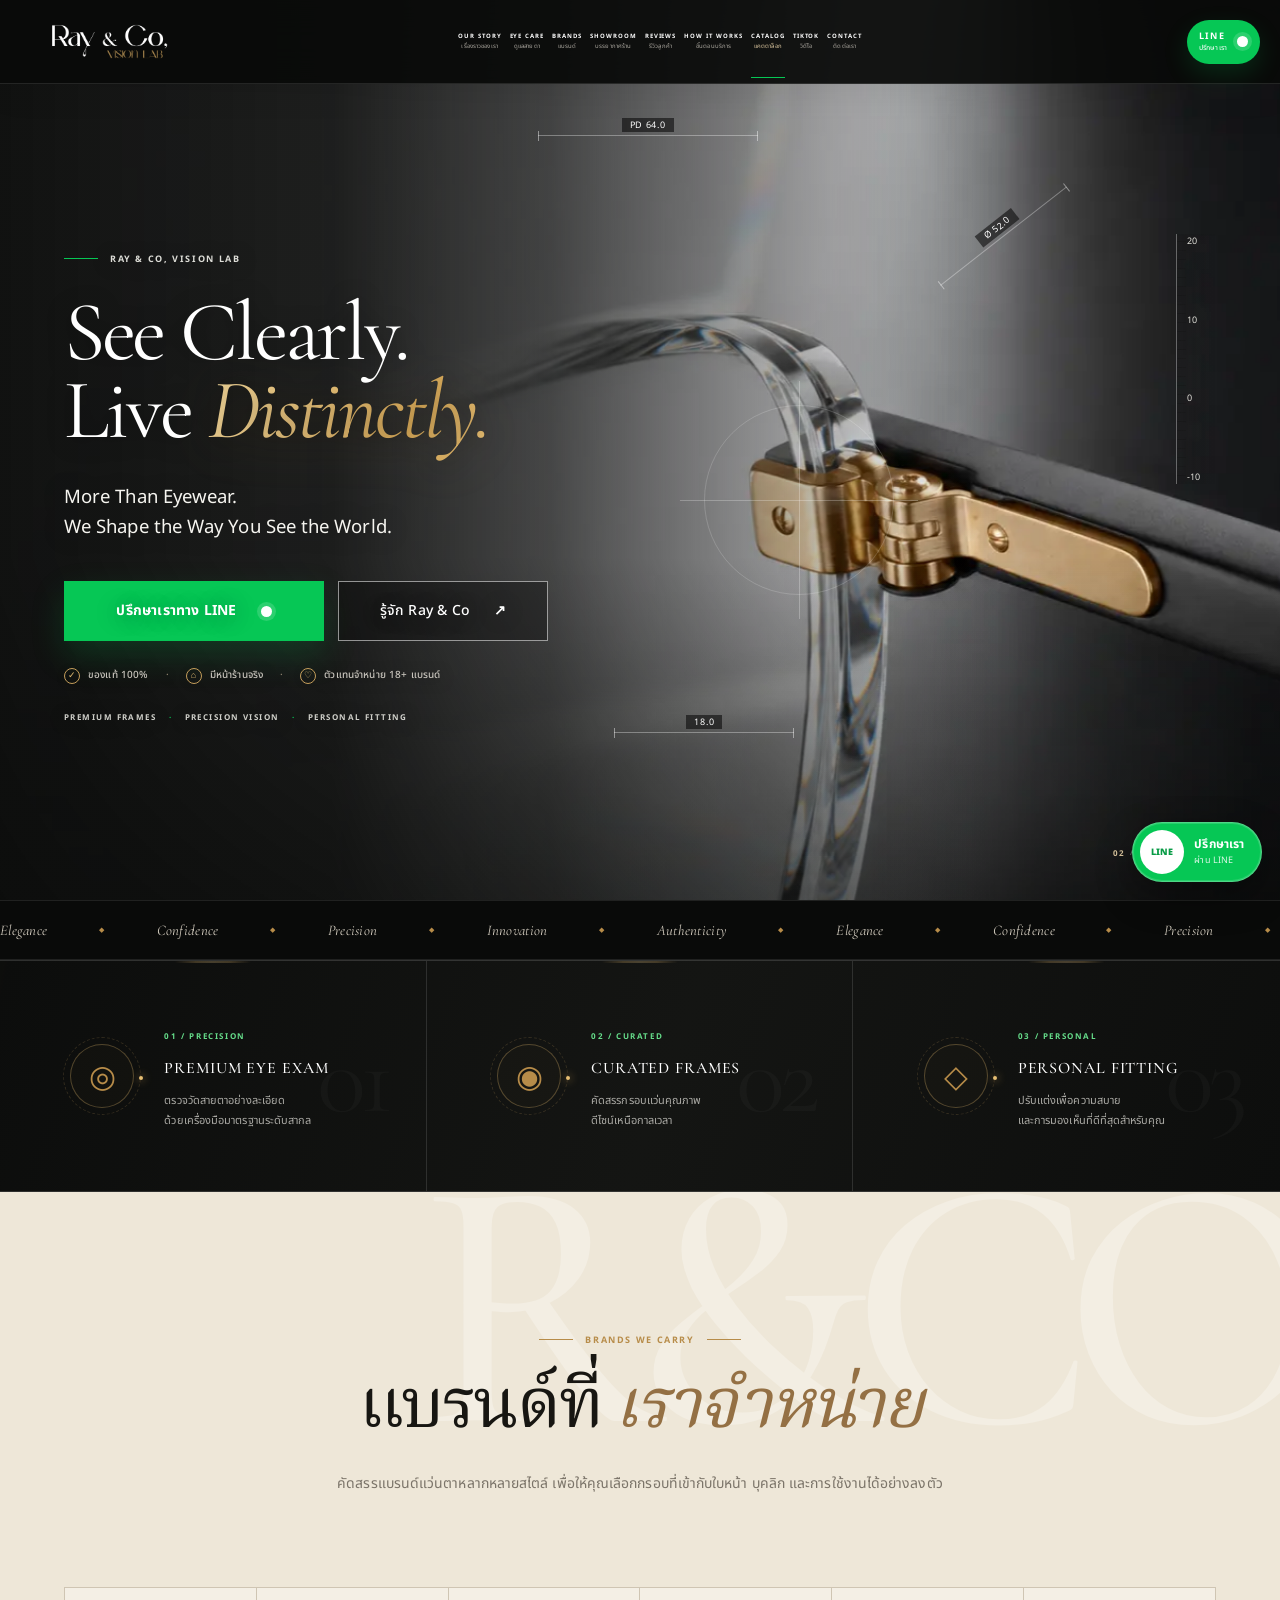
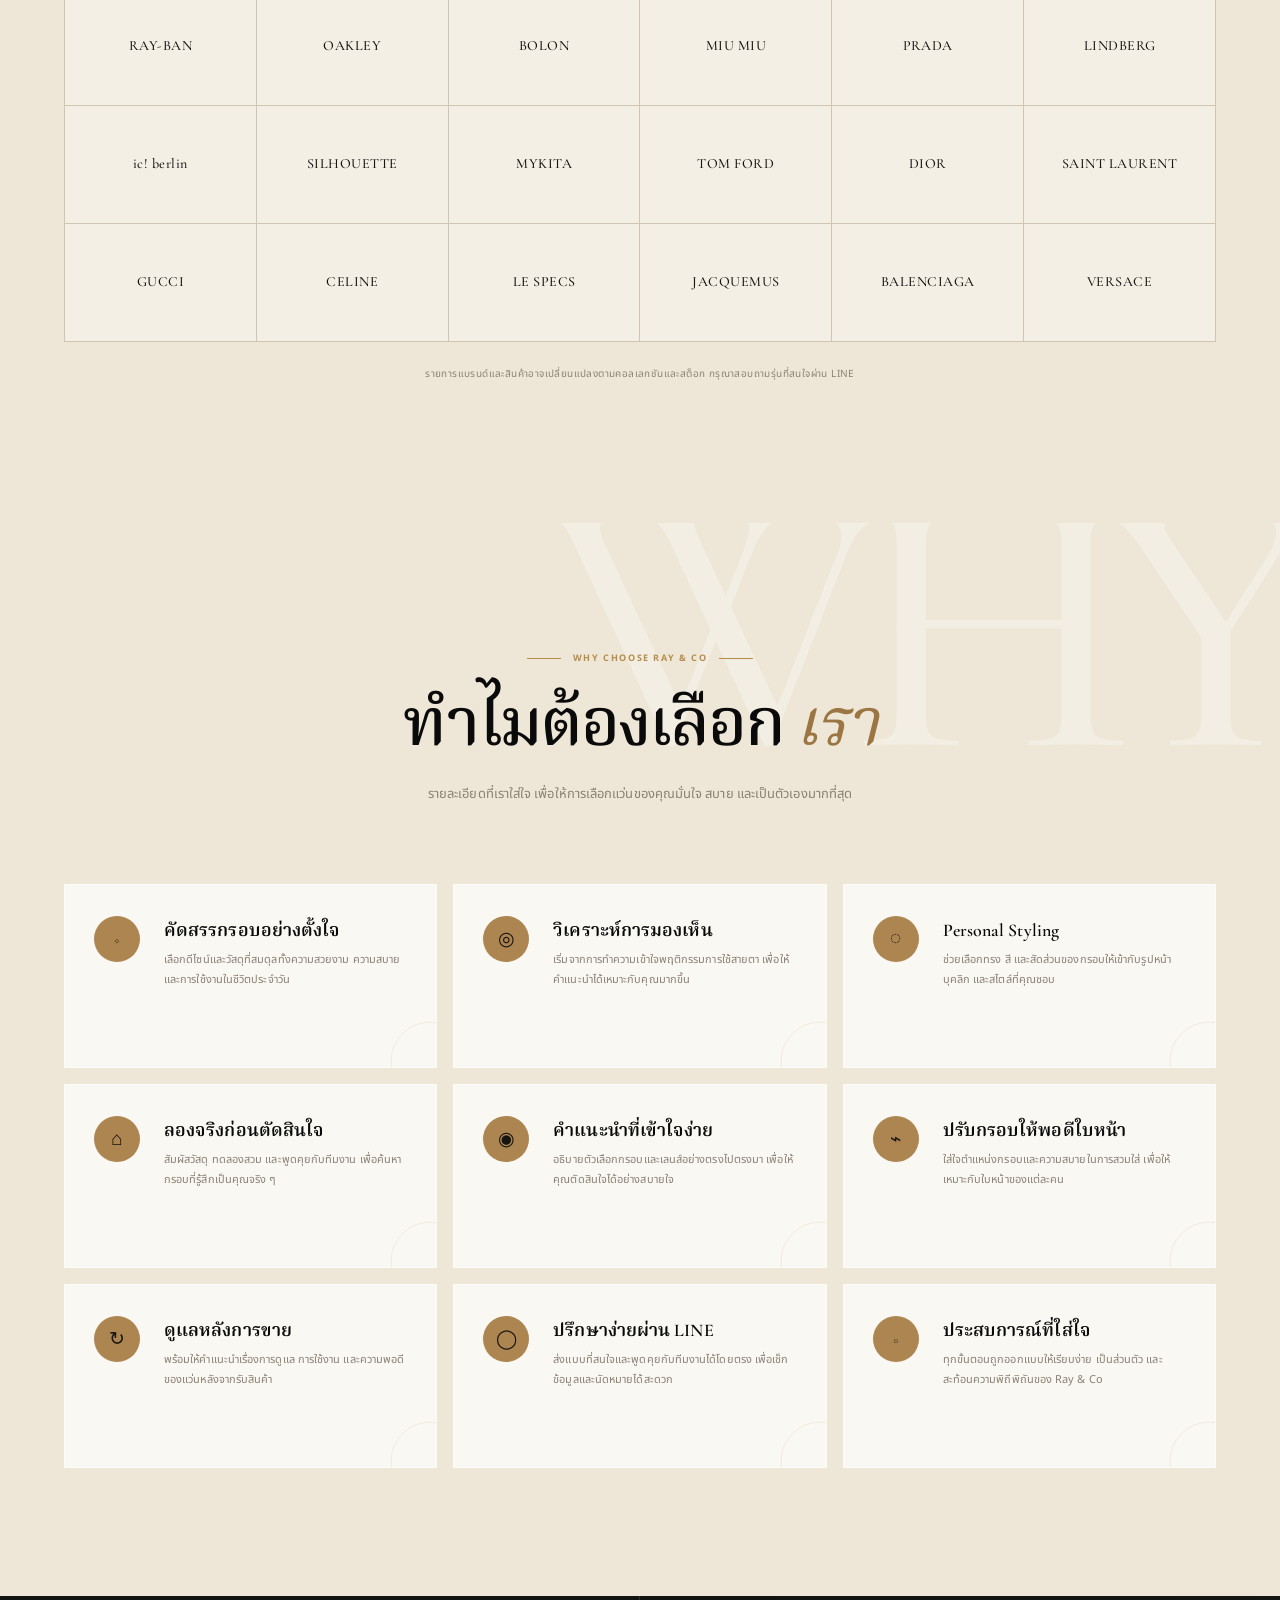
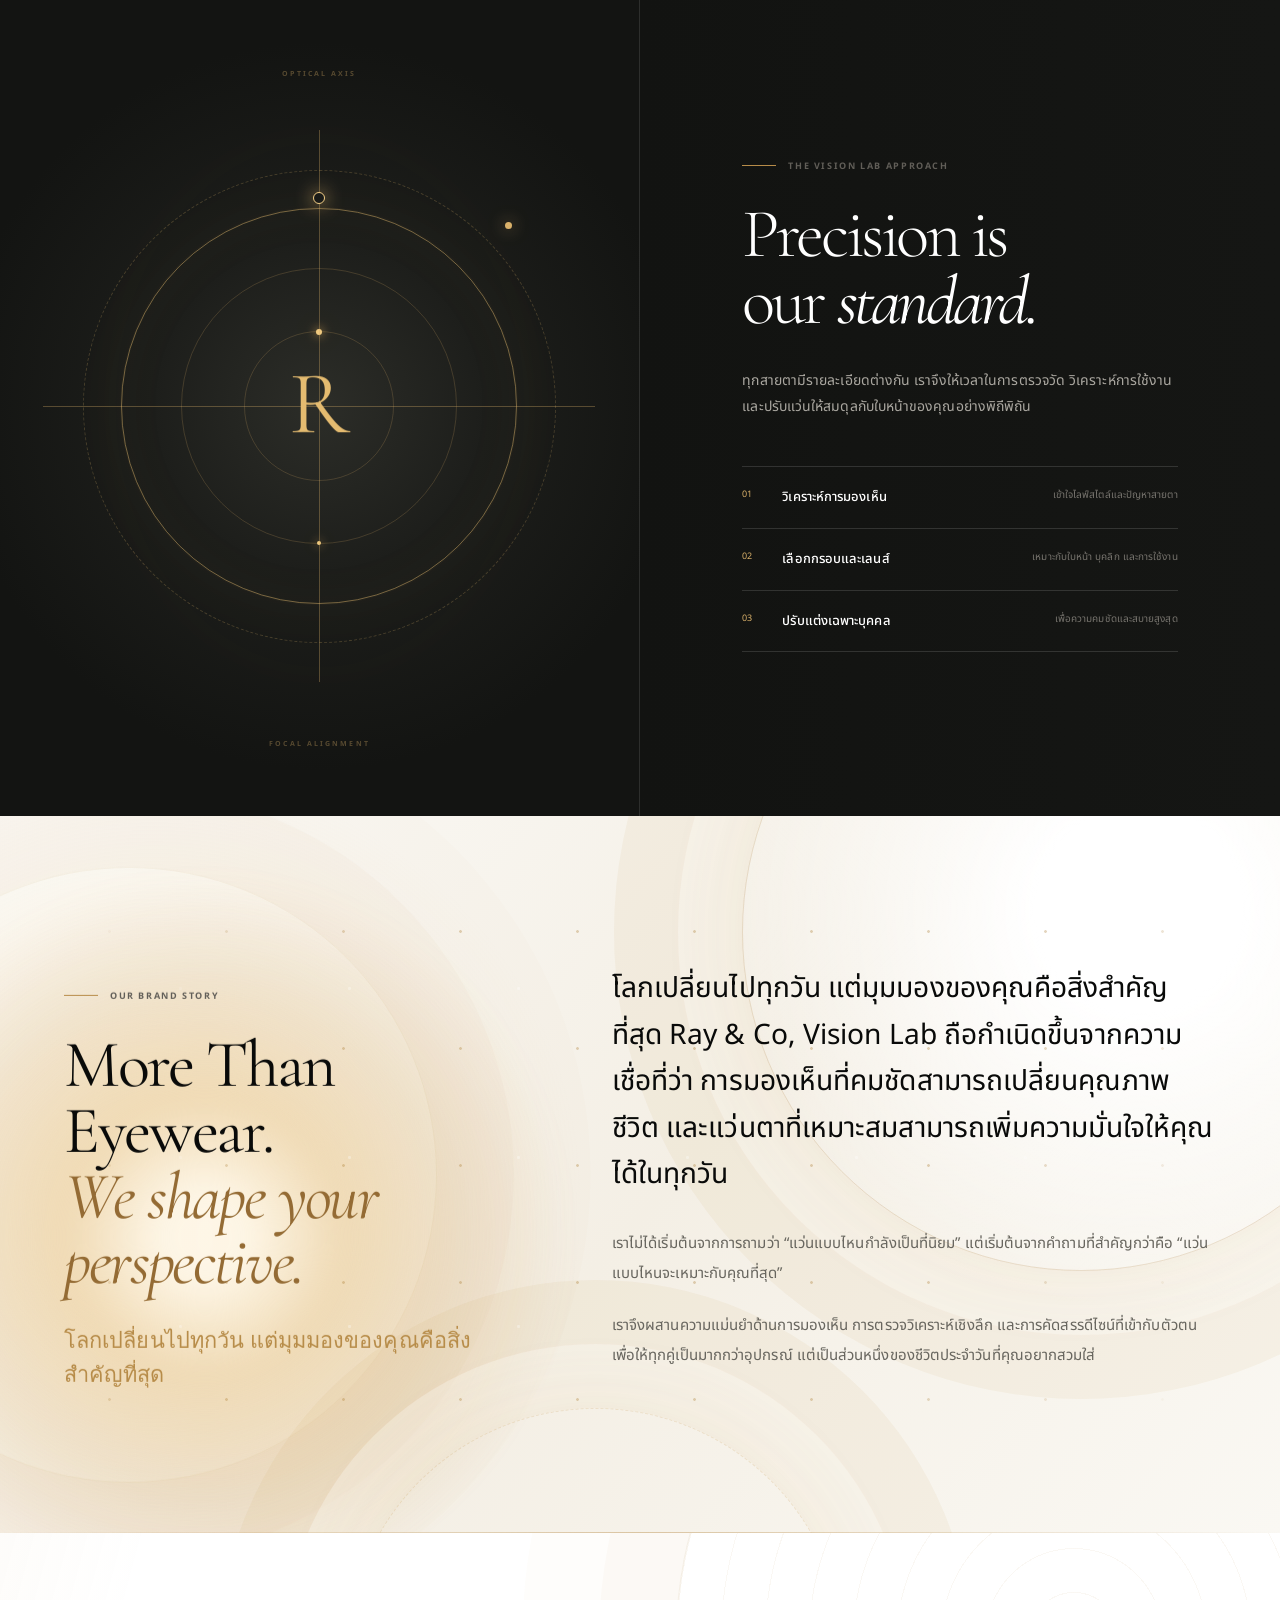
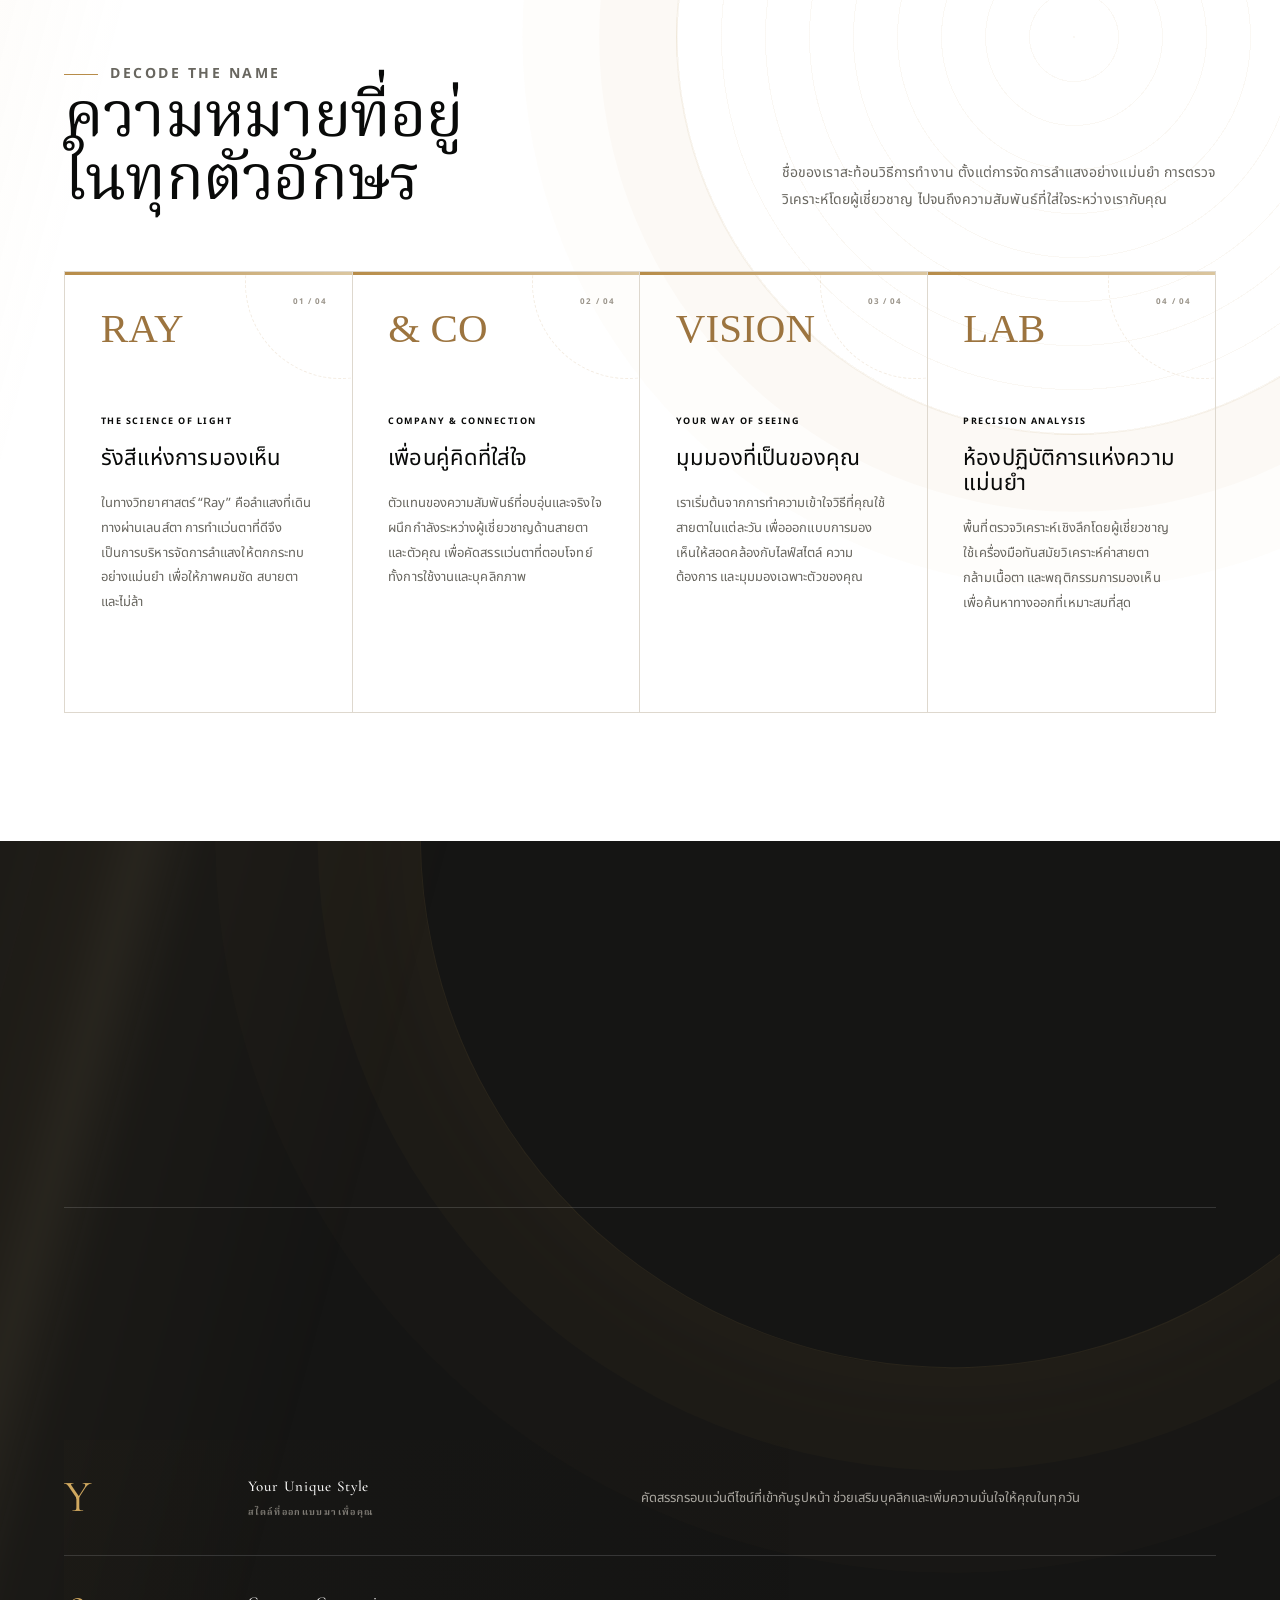
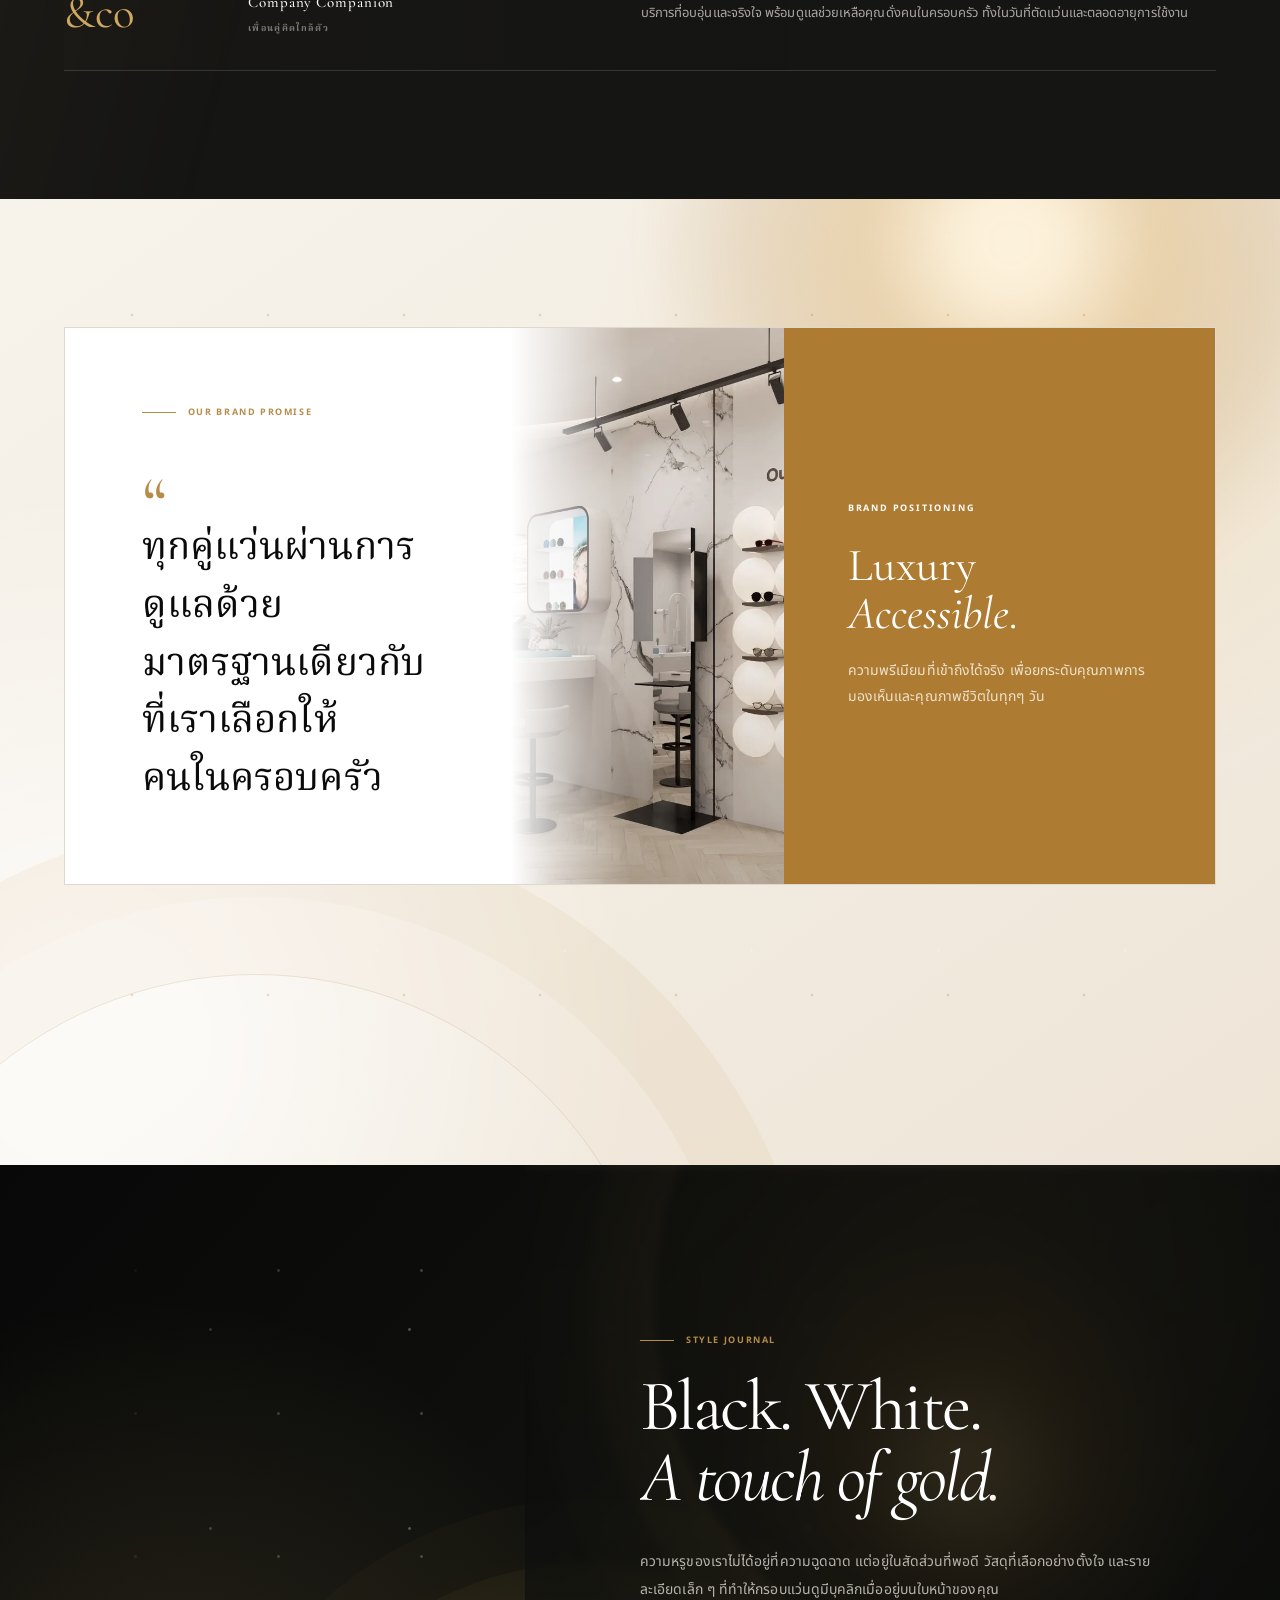
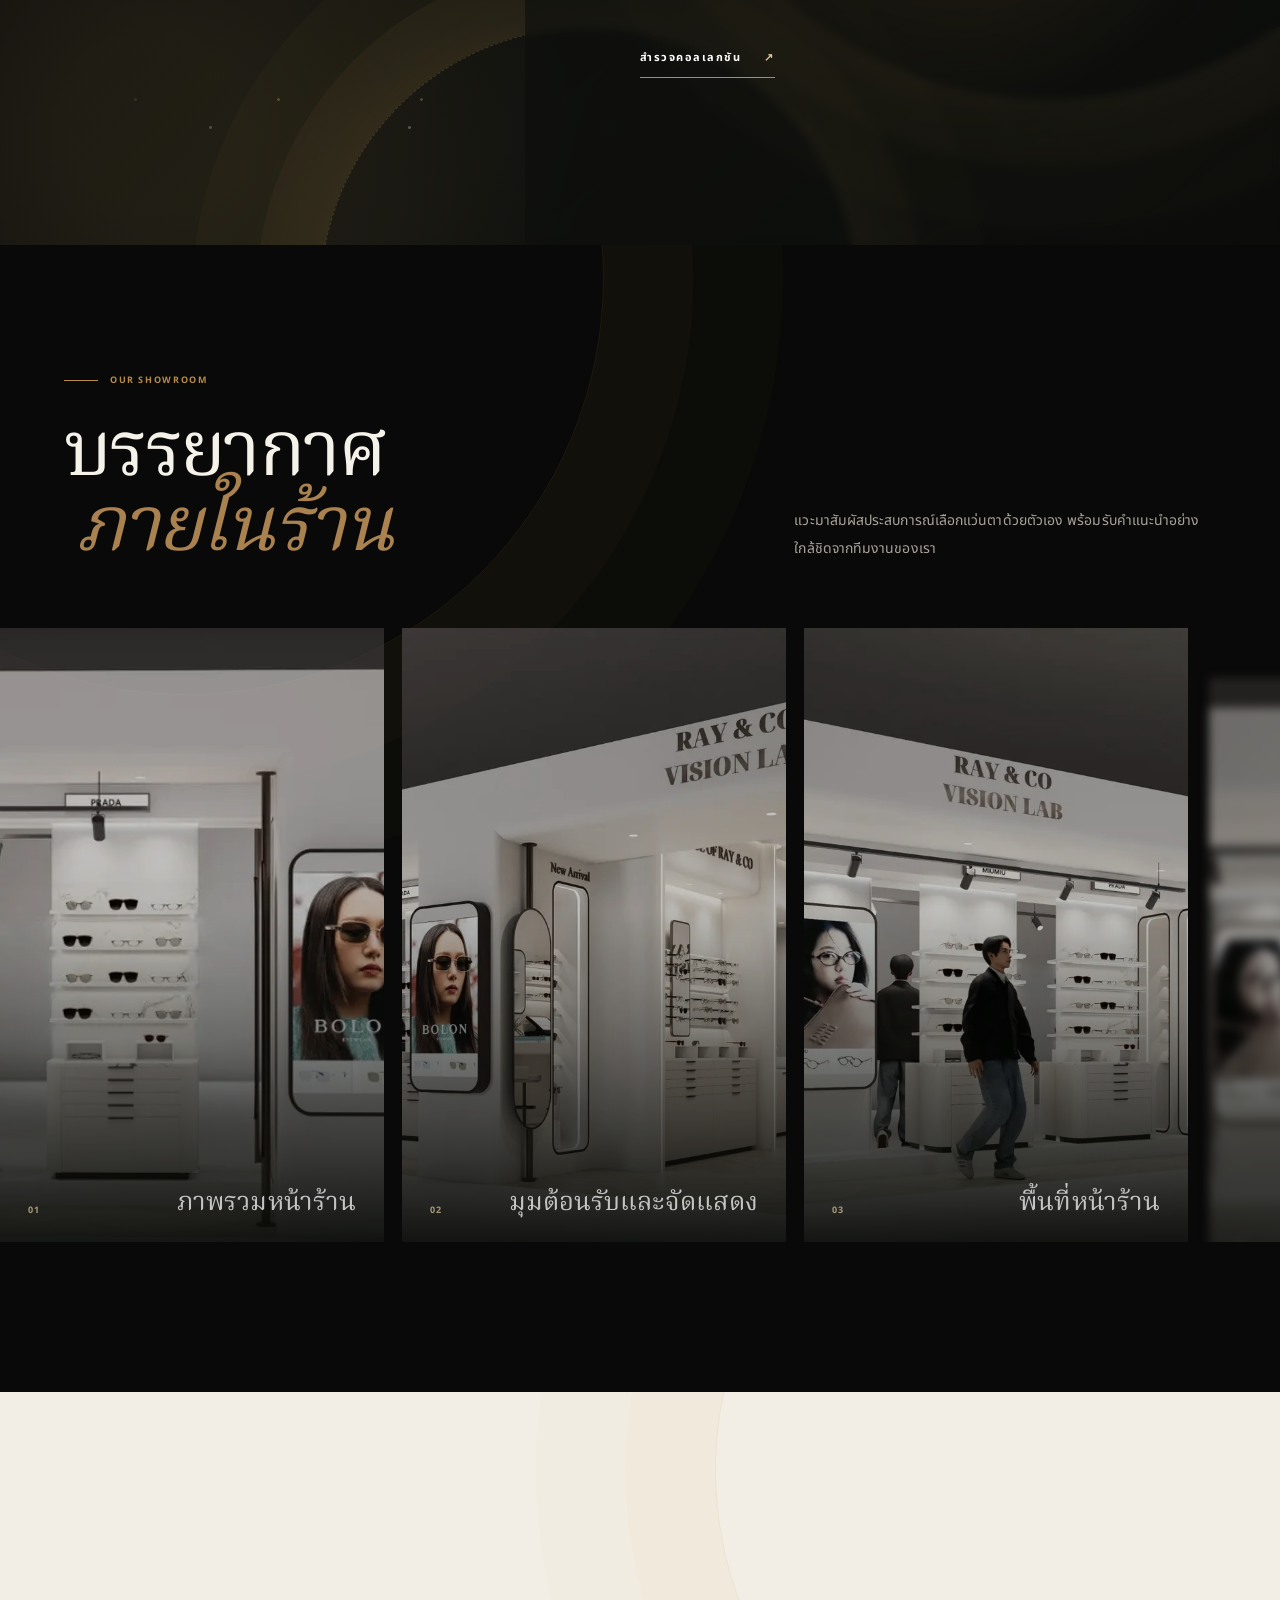
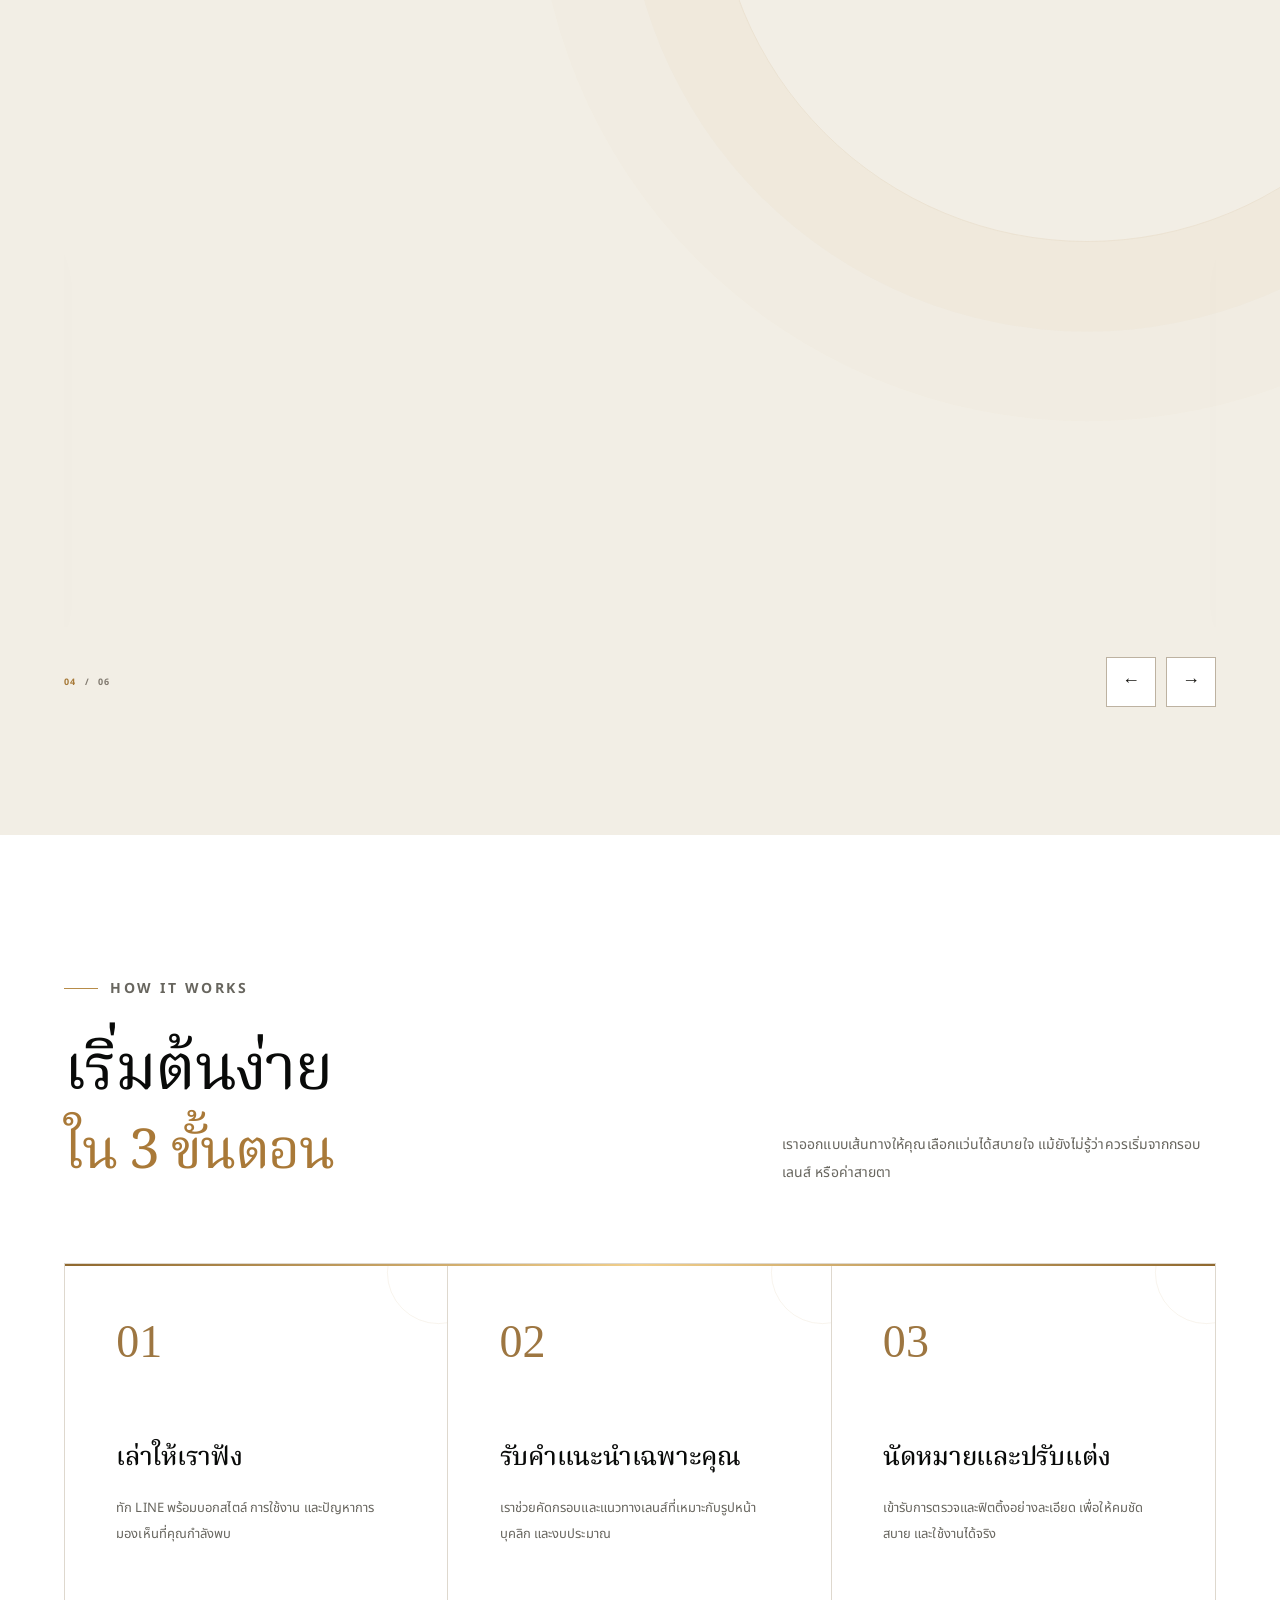
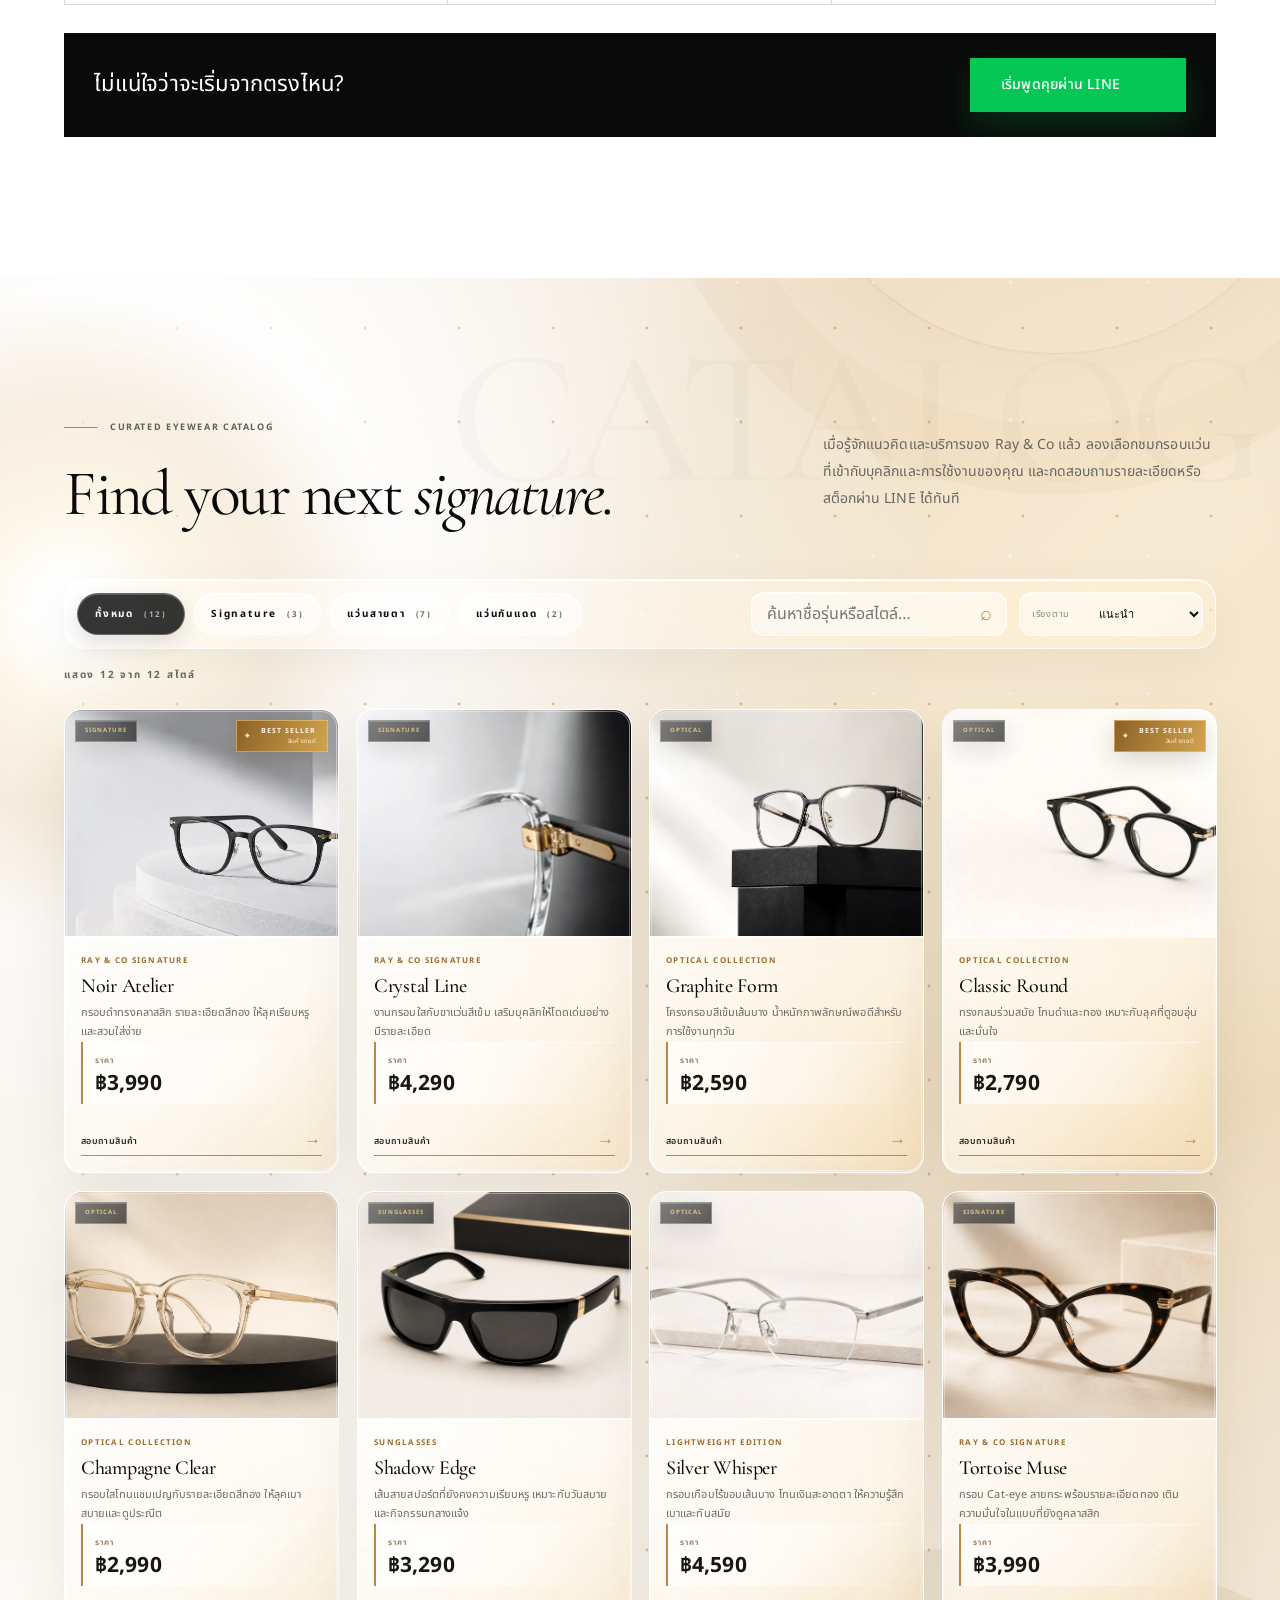
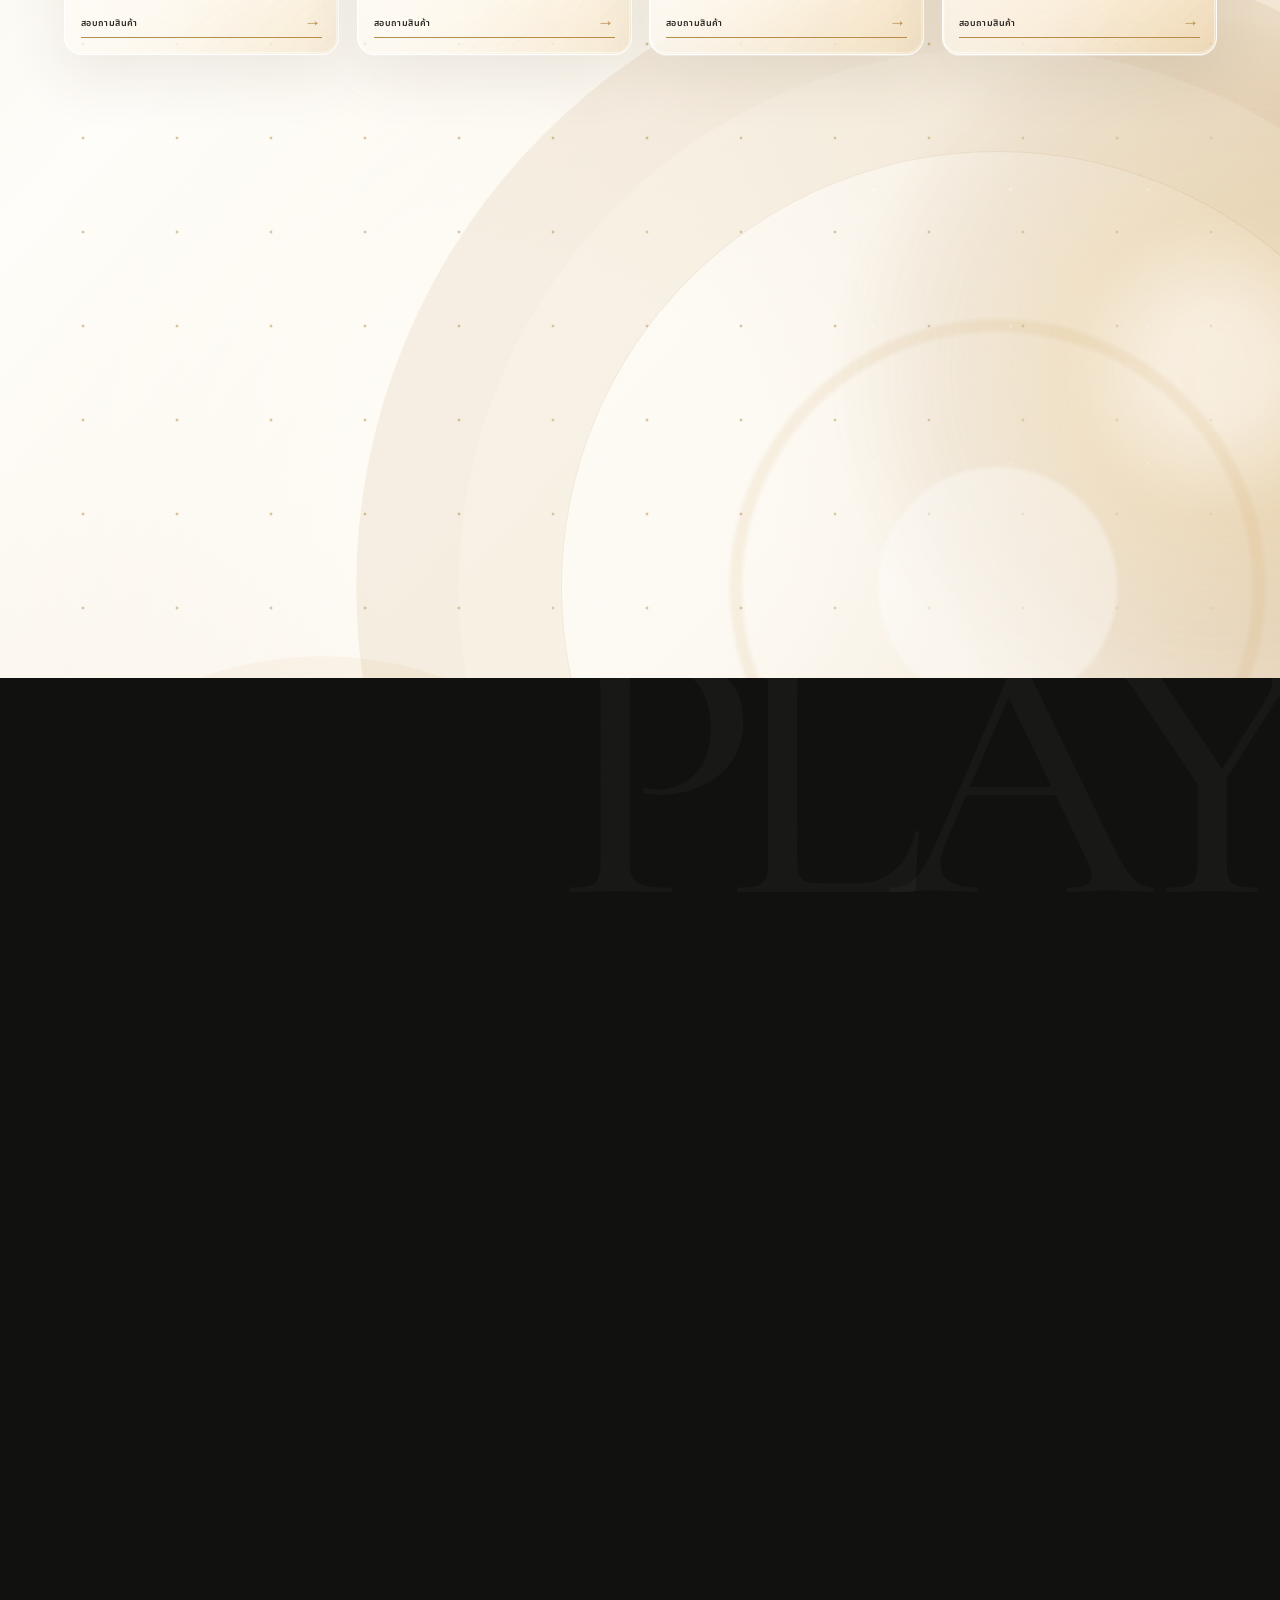
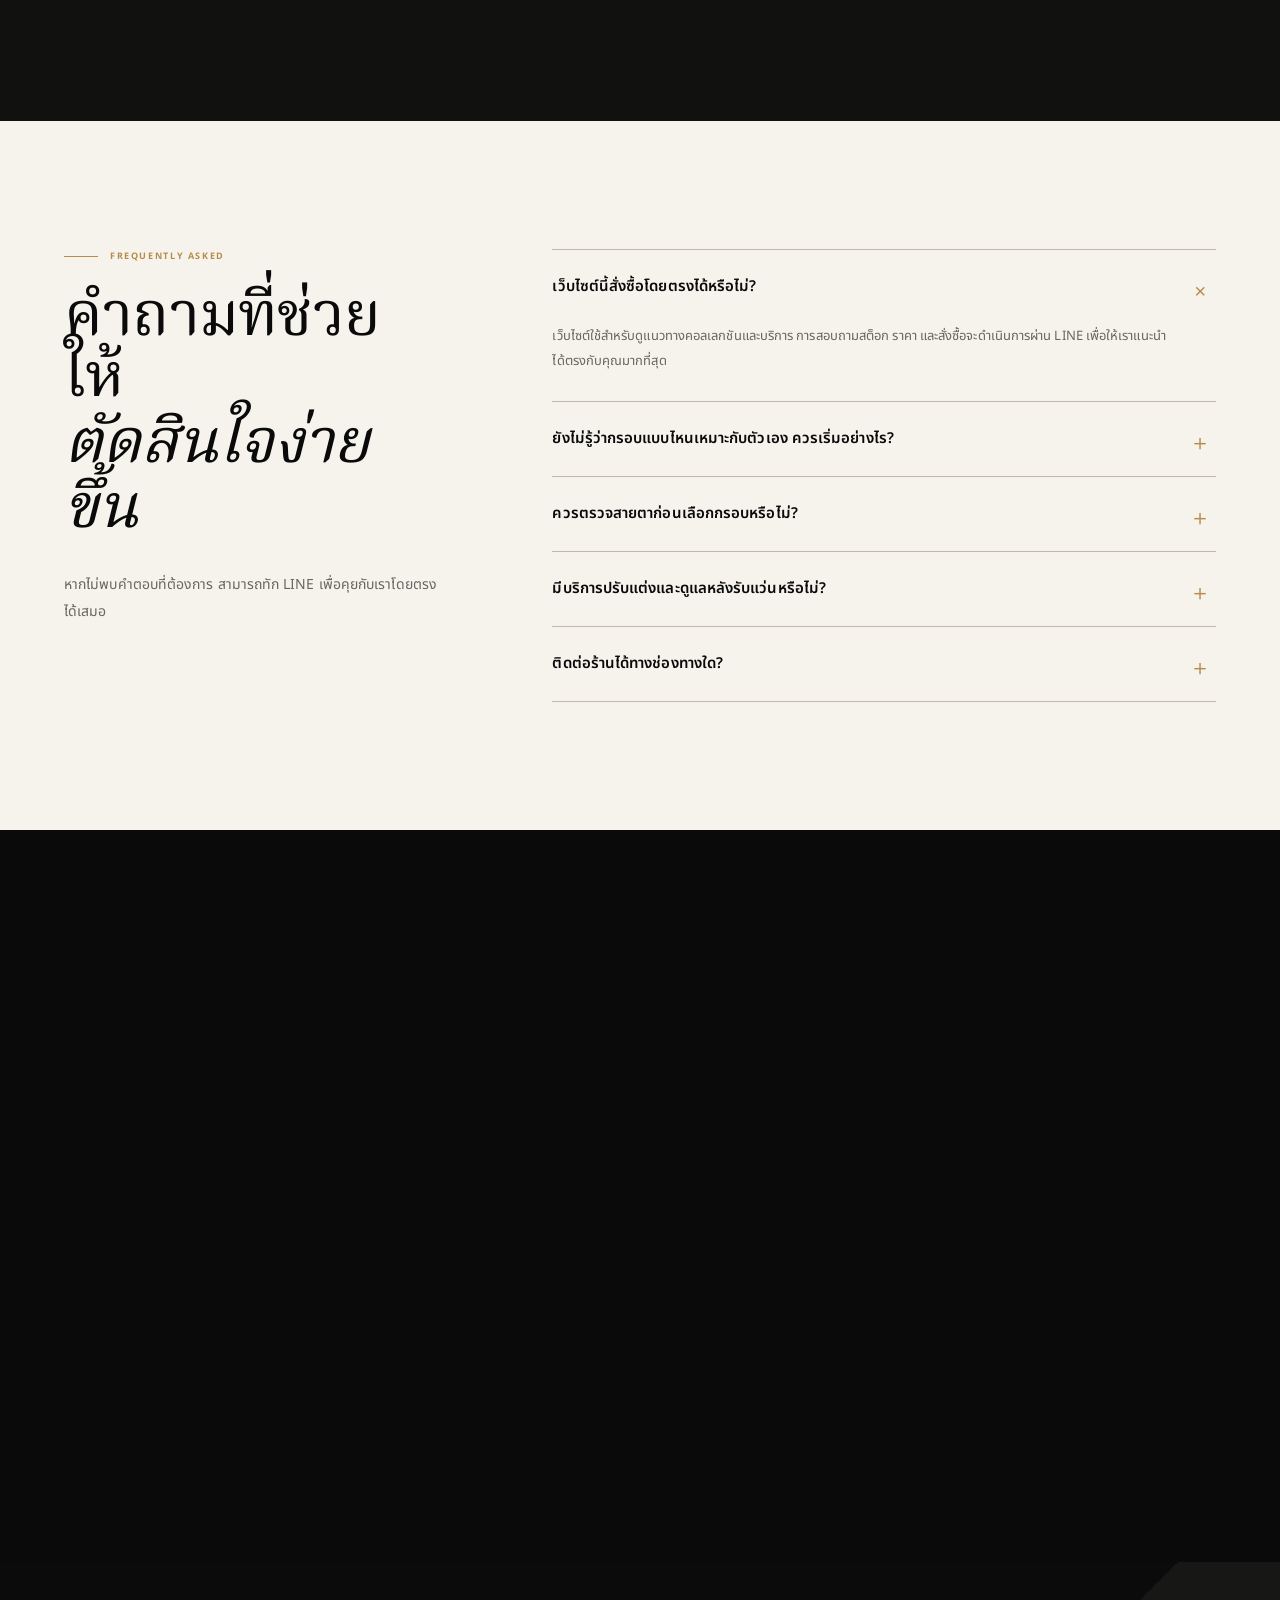
==== commit e572c34d: "Update index.html" ====
--- a/index.html
+++ b/index.html
@@ -134,7 +134,7 @@
           <p class="story-en">โลกเปลี่ยนไปทุกวัน แต่มุมมองของคุณคือสิ่งสำคัญที่สุด</p>
         </div>
         <div class="story-body reveal">
-          <p class="lead">Ray &amp; Co, Vision Lab ถือกำเนิดขึ้นจากความเชื่อว่า การมองเห็นที่คมชัดสามารถเปลี่ยนคุณภาพชีวิต และแว่นตาที่เหมาะสมสามารถเพิ่มความมั่นใจให้คุณได้ในทุกวัน</p>
+          <p class="lead">โลกเปลี่ยนไปทุกวัน แต่มุมมองของคุณคือสิ่งสำคัญที่สุด Ray & Co, Vision Lab ถือกำเนิดขึ้นจากความเชื่อที่ว่า การมองเห็นที่คมชัดสามารถเปลี่ยนคุณภาพชีวิต และแว่นตาที่เหมาะสมสามารถเพิ่มความมั่นใจให้คุณได้ในทุกวัน</p>
           <p>เราไม่ได้เริ่มต้นจากการถามว่า “แว่นแบบไหนกำลังเป็นที่นิยม” แต่เริ่มต้นจากคำถามที่สำคัญกว่าคือ “แว่นแบบไหนจะเหมาะกับคุณที่สุด”</p>
           <p>เราจึงผสานความแม่นยำด้านการมองเห็น การตรวจวิเคราะห์เชิงลึก และการคัดสรรดีไซน์ที่เข้ากับตัวตน เพื่อให้ทุกคู่เป็นมากกว่าอุปกรณ์ แต่เป็นส่วนหนึ่งของชีวิตประจำวันที่คุณอยากสวมใส่</p>
         </div>
--- a/css/style.css
+++ b/css/style.css
@@ -200,8 +200,8 @@
     .map-link:hover{background:var(--gold);border-color:var(--gold);color:#fff}
     .map-link span{margin-left:18px}
     .location-map{position:relative;min-height:680px;overflow:hidden;background:#ded9cf}
-    .location-map iframe{width:100%;height:100%;min-height:680px;border:0;filter:grayscale(1) contrast(.92);transition:filter .45s,transform .7s}
-    .location-map:hover iframe{filter:grayscale(.25) contrast(1);transform:scale(1.01)}
+    .location-map iframe{width:100%;height:100%;min-height:680px;border:0;filter:none;transition:filter .45s,transform .7s}
+    .location-map:hover iframe{filter: none;}
     .map-placeholder{position:absolute;inset:0;display:grid;place-content:center;gap:18px;text-align:center;background:radial-gradient(circle at center,#f8f5ee,#d8d1c5);color:#4f4b44}
     .map-placeholder[hidden],.location-map iframe[hidden]{display:none}
     .map-placeholder span{color:var(--gold);font:400 72px/1 Georgia,serif}
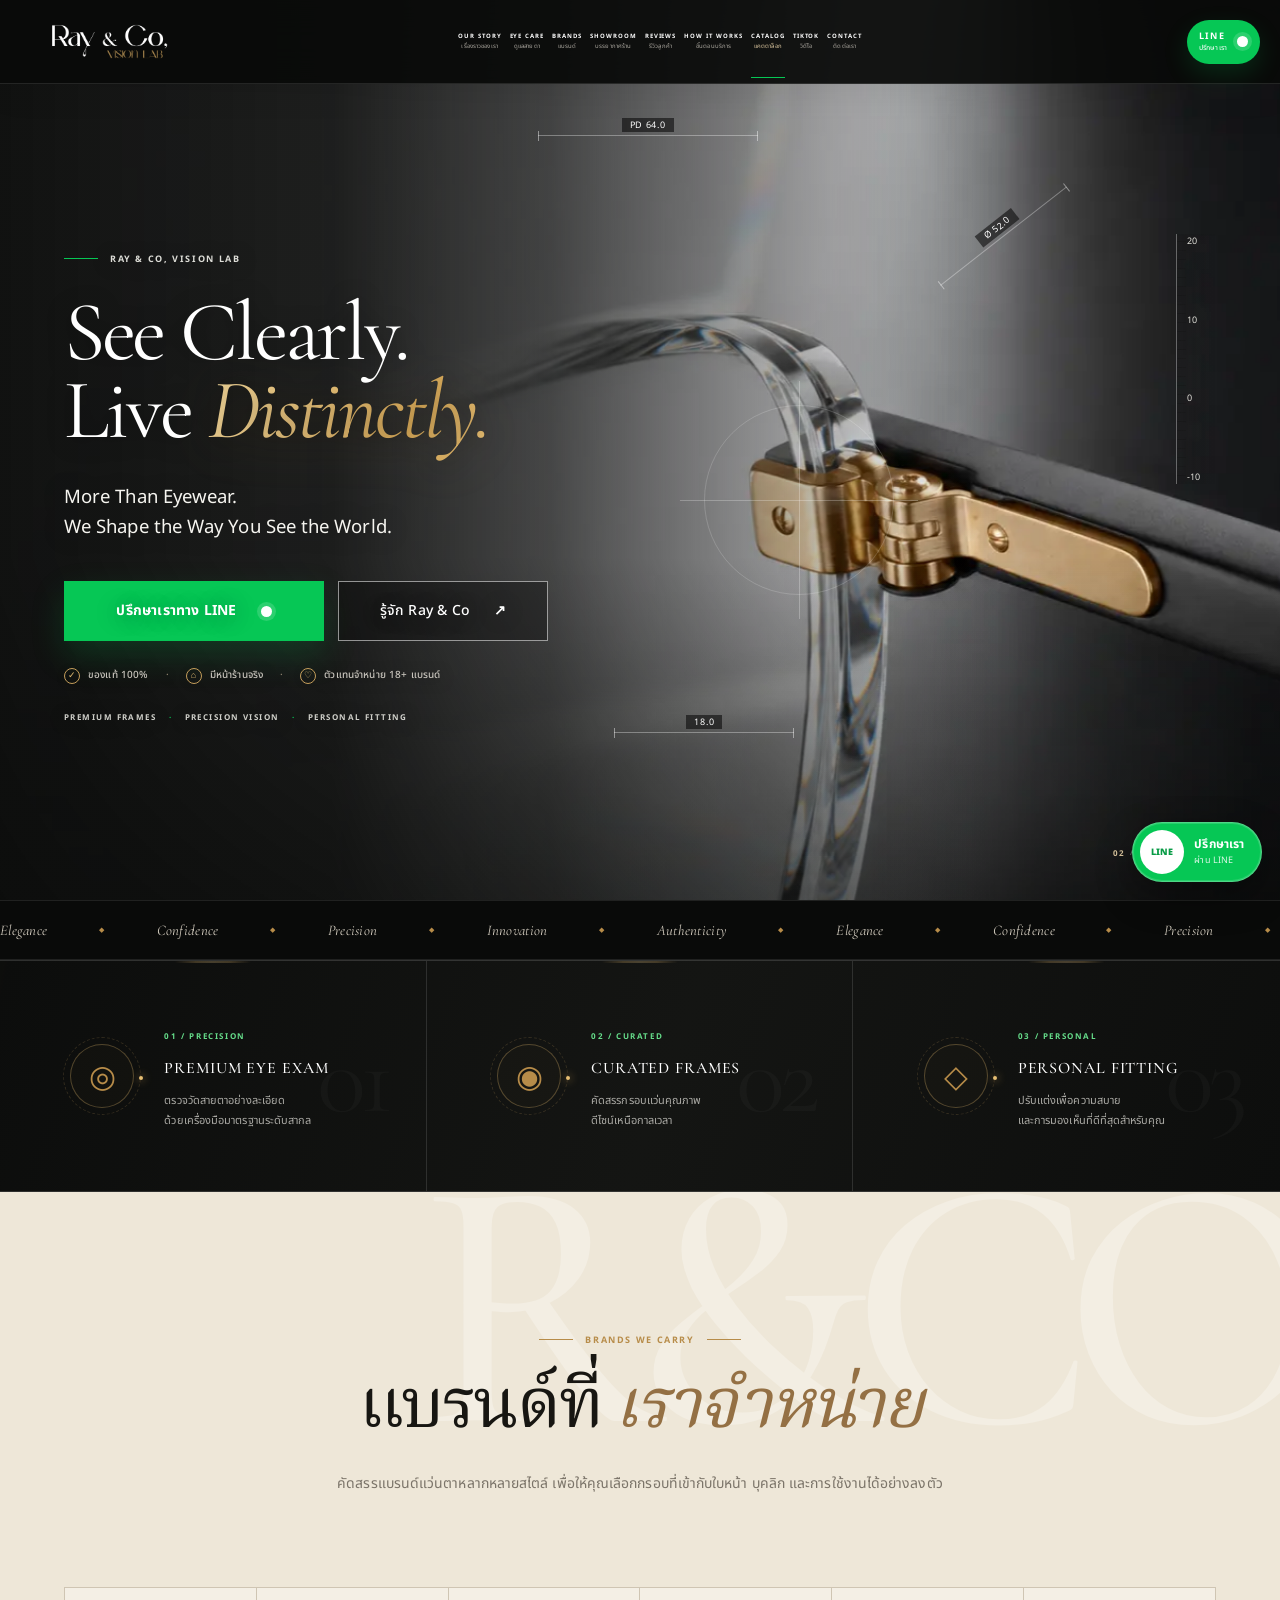
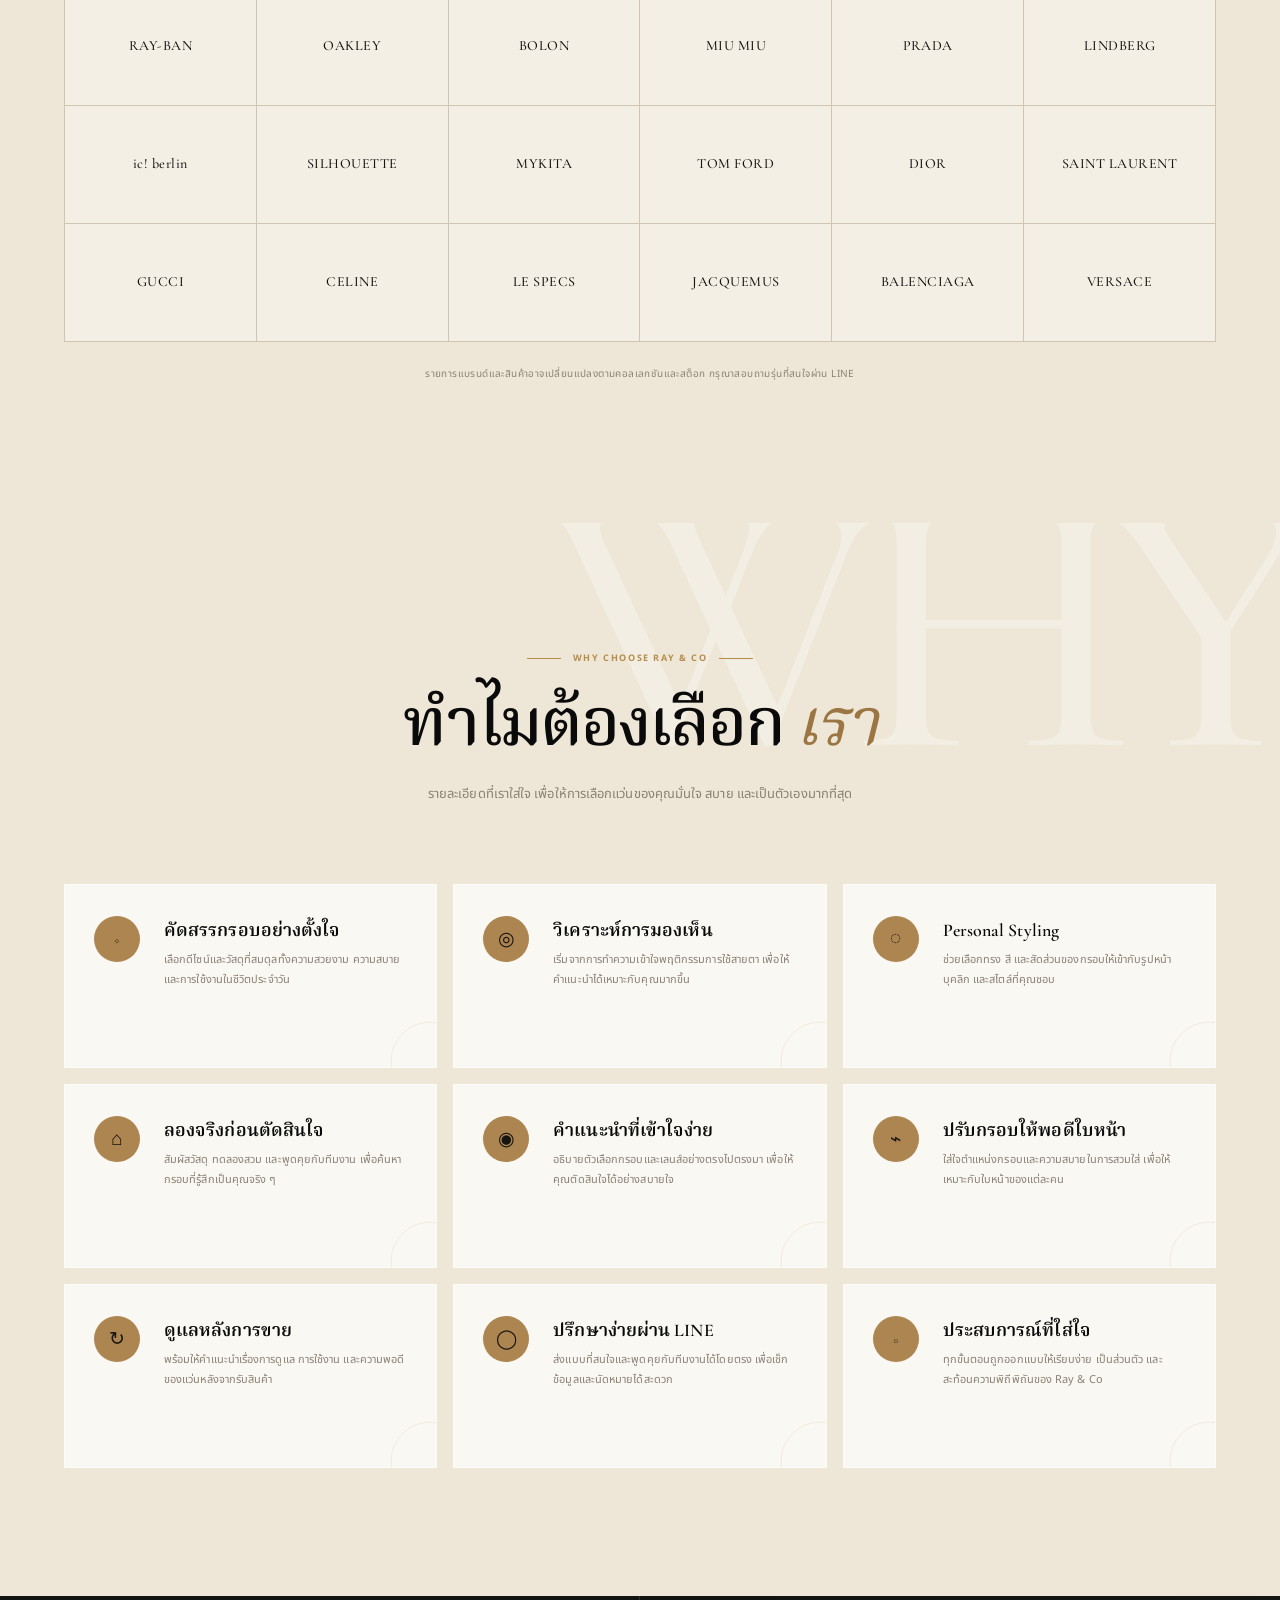
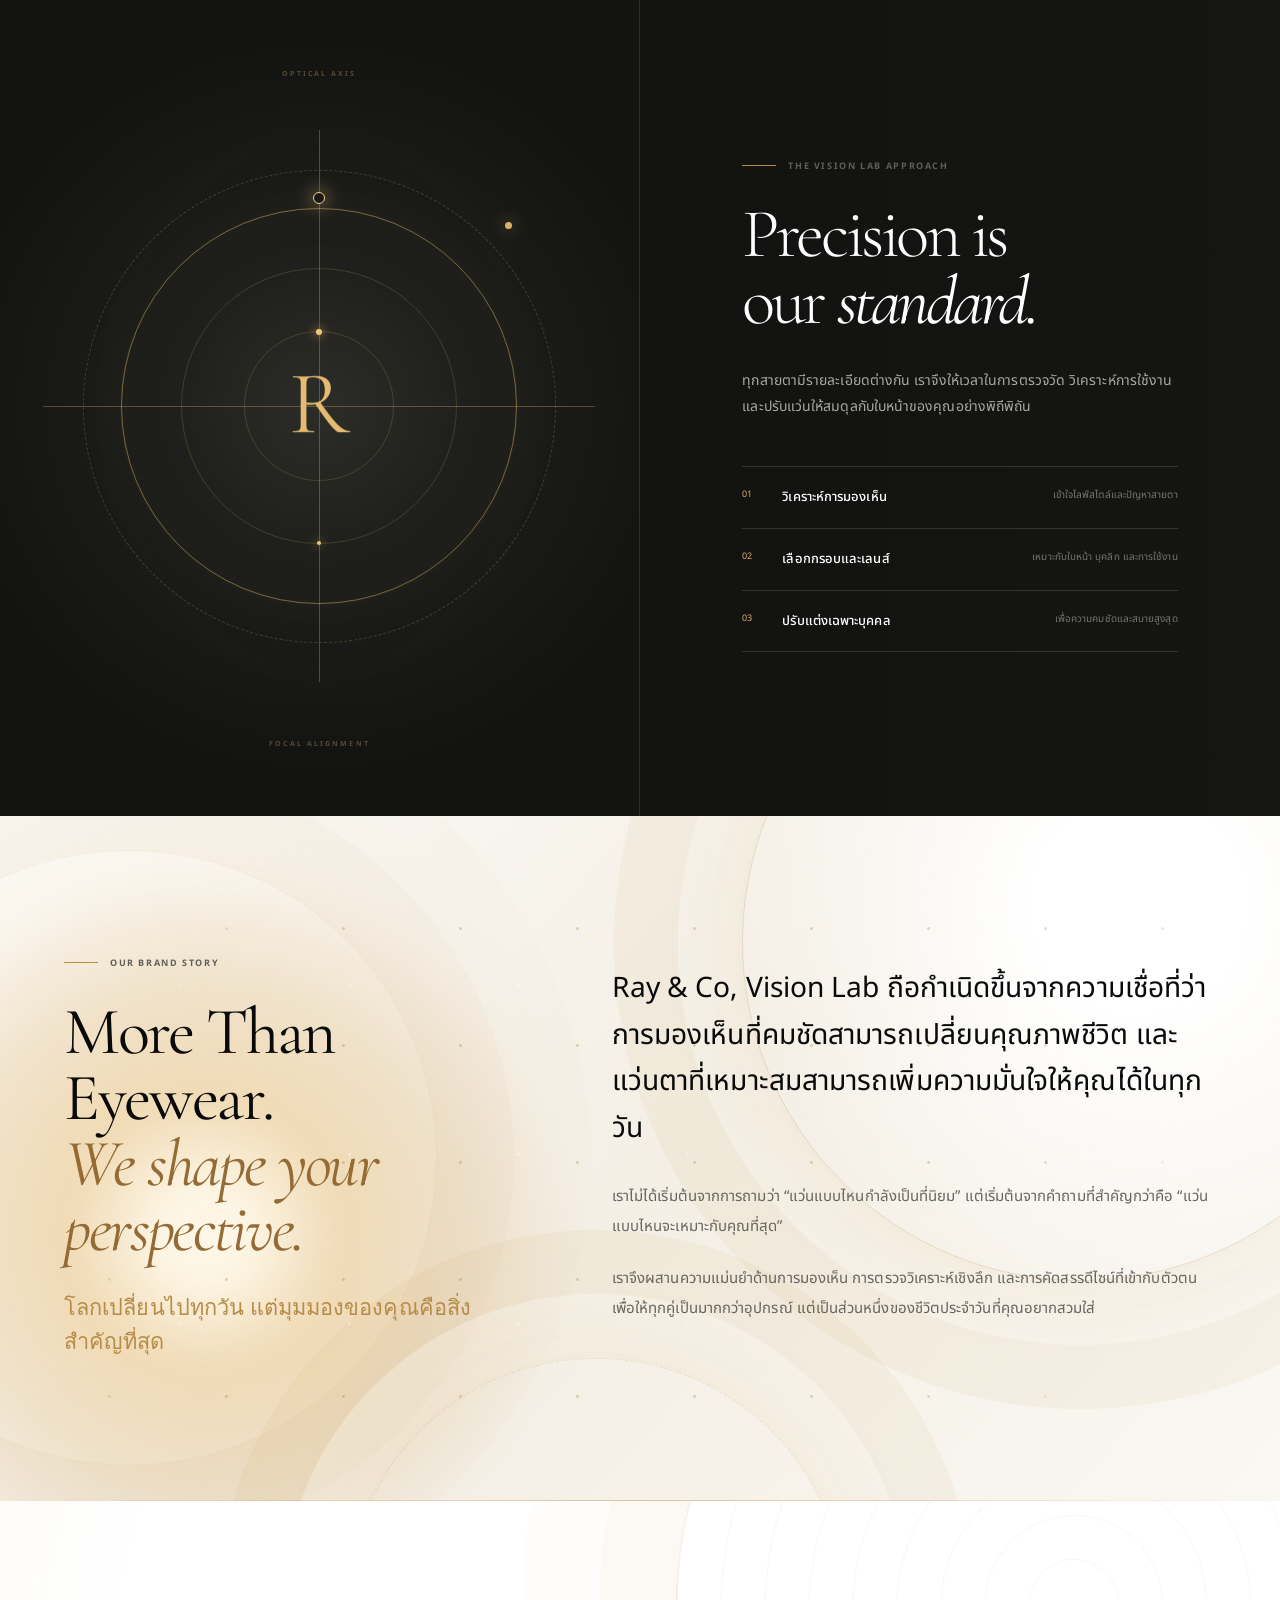
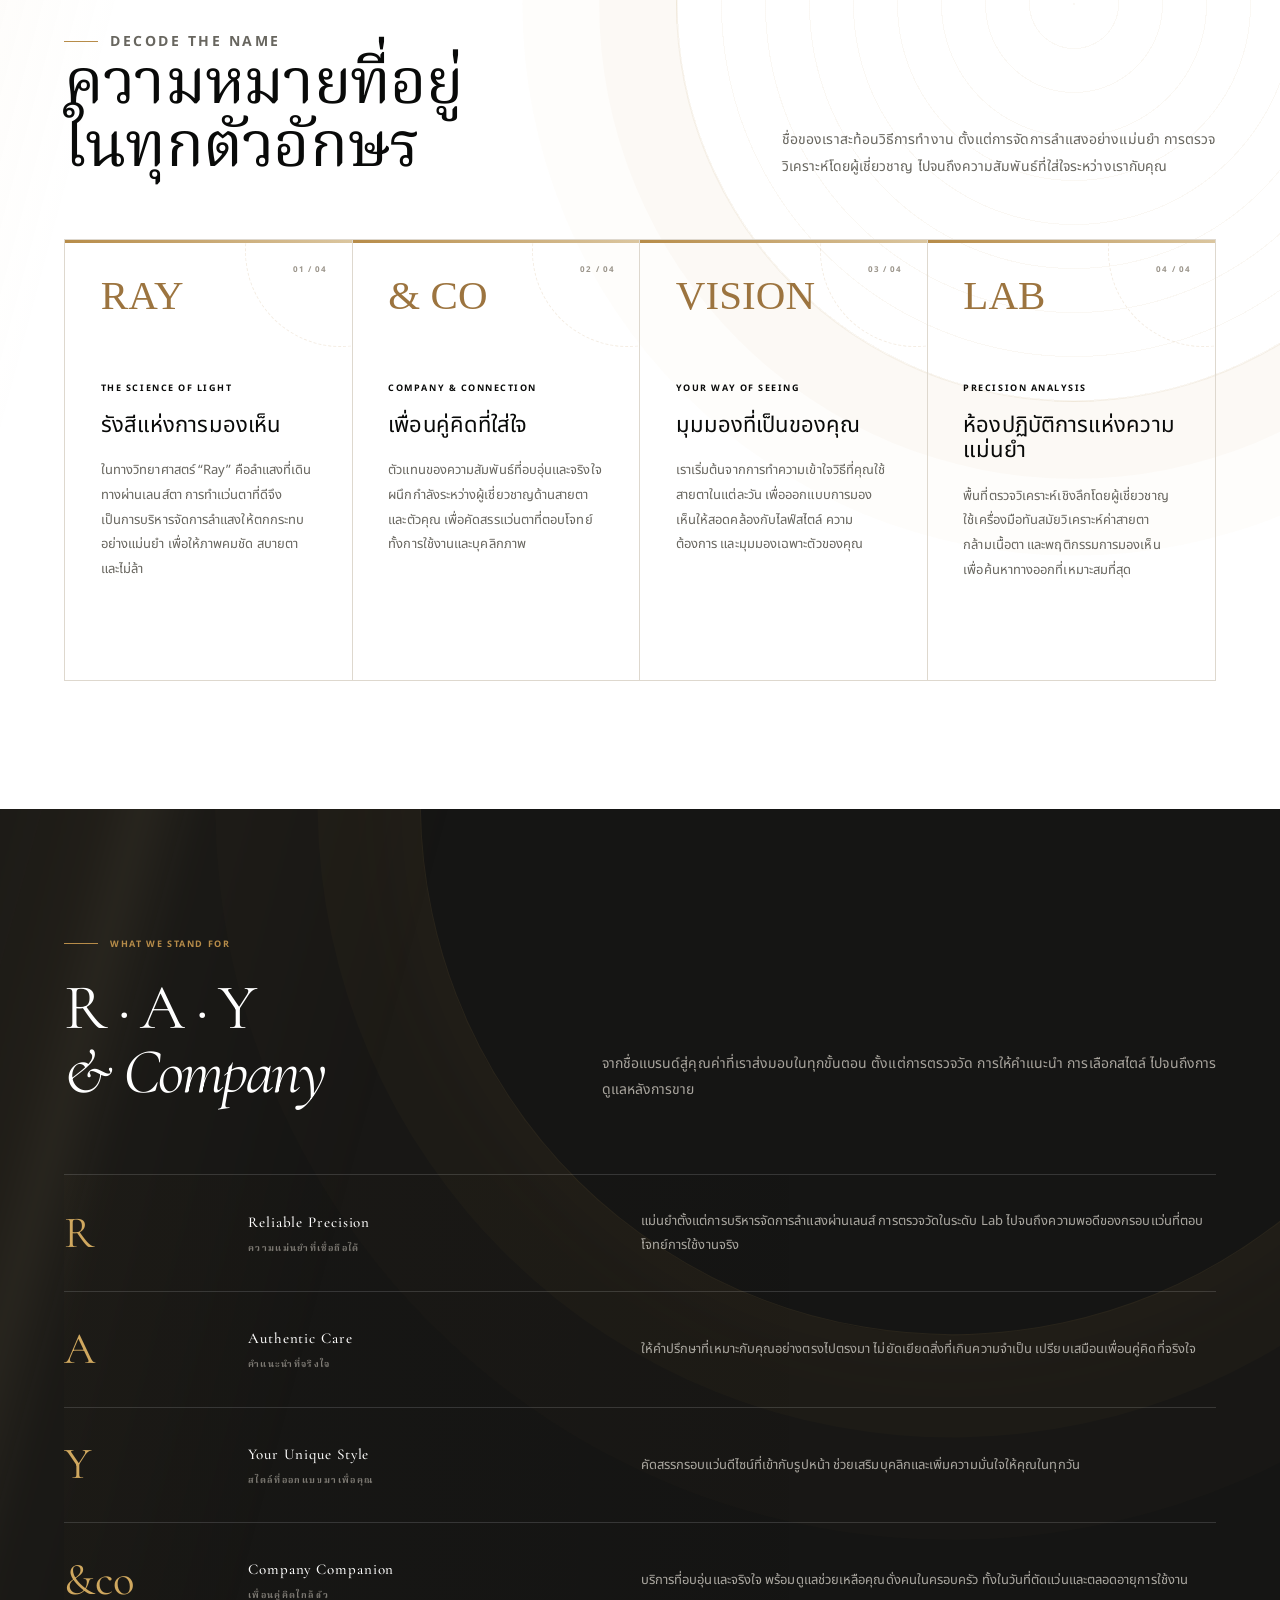
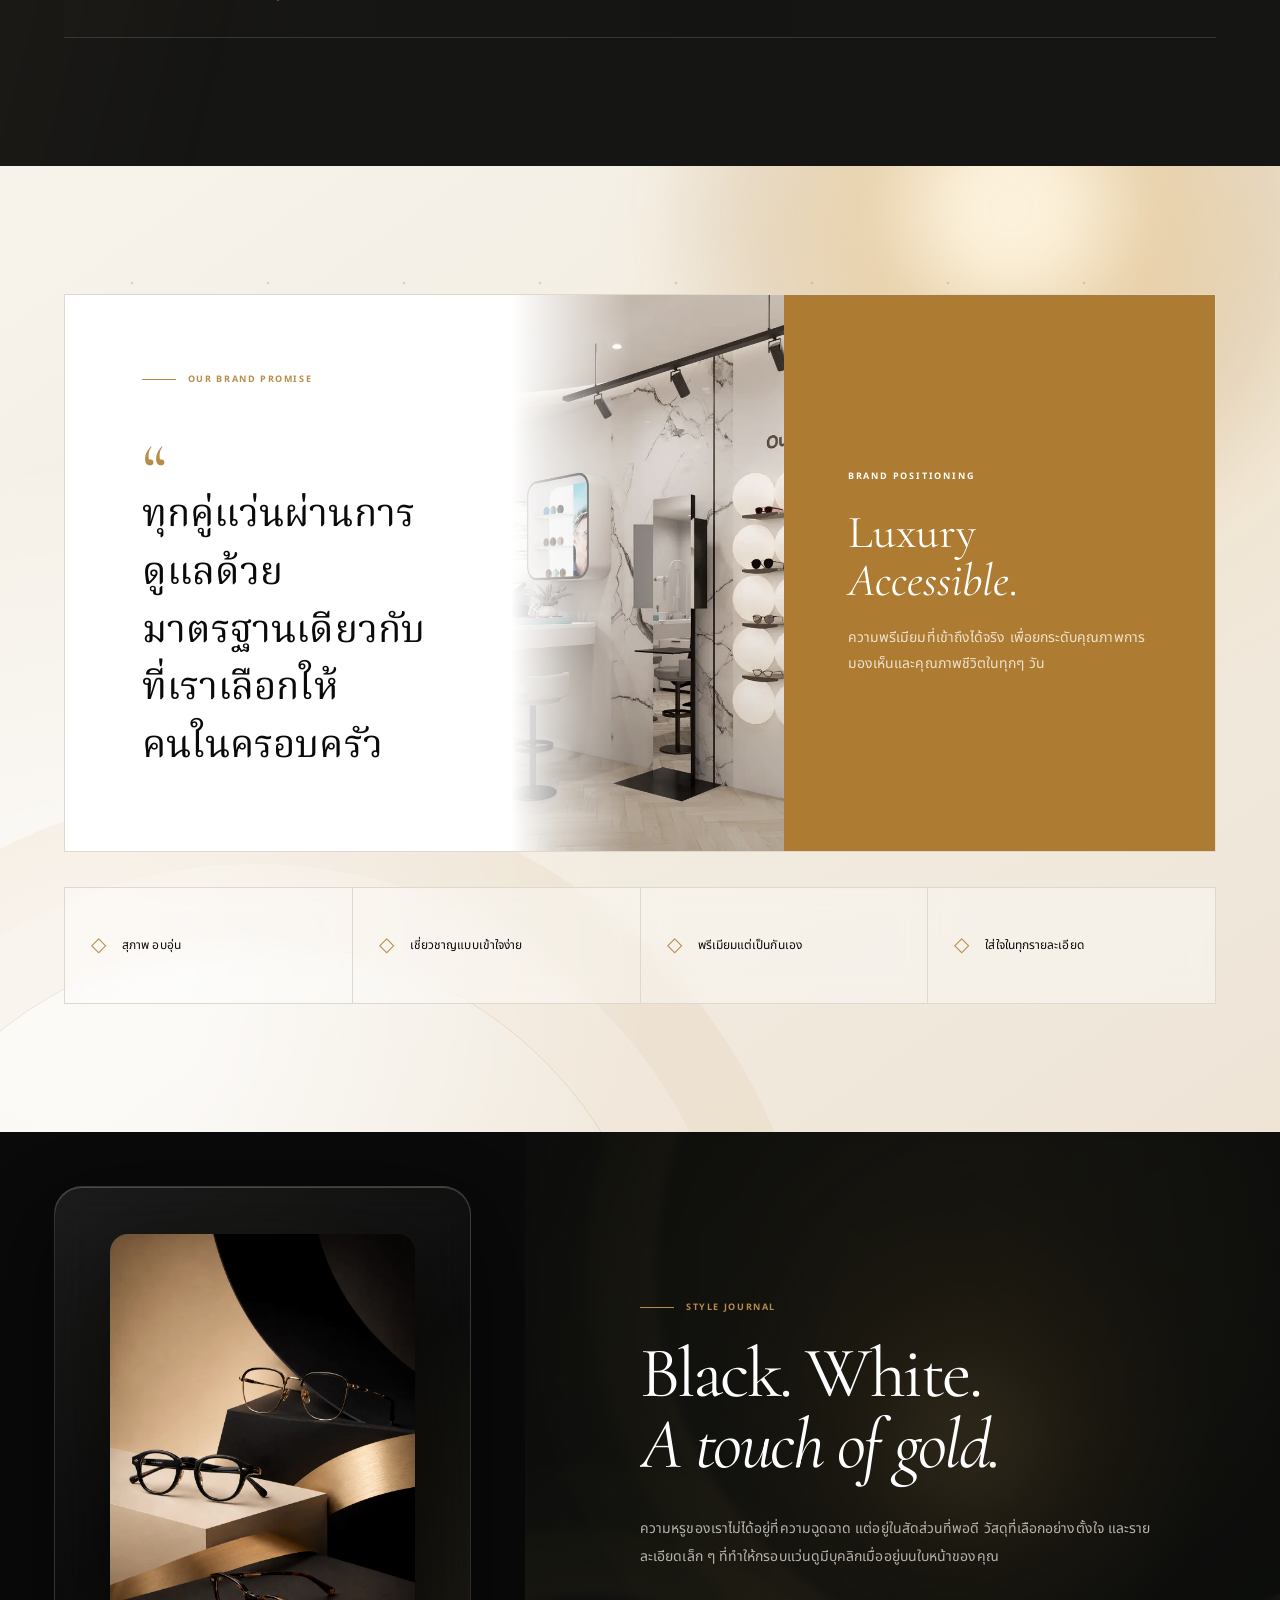
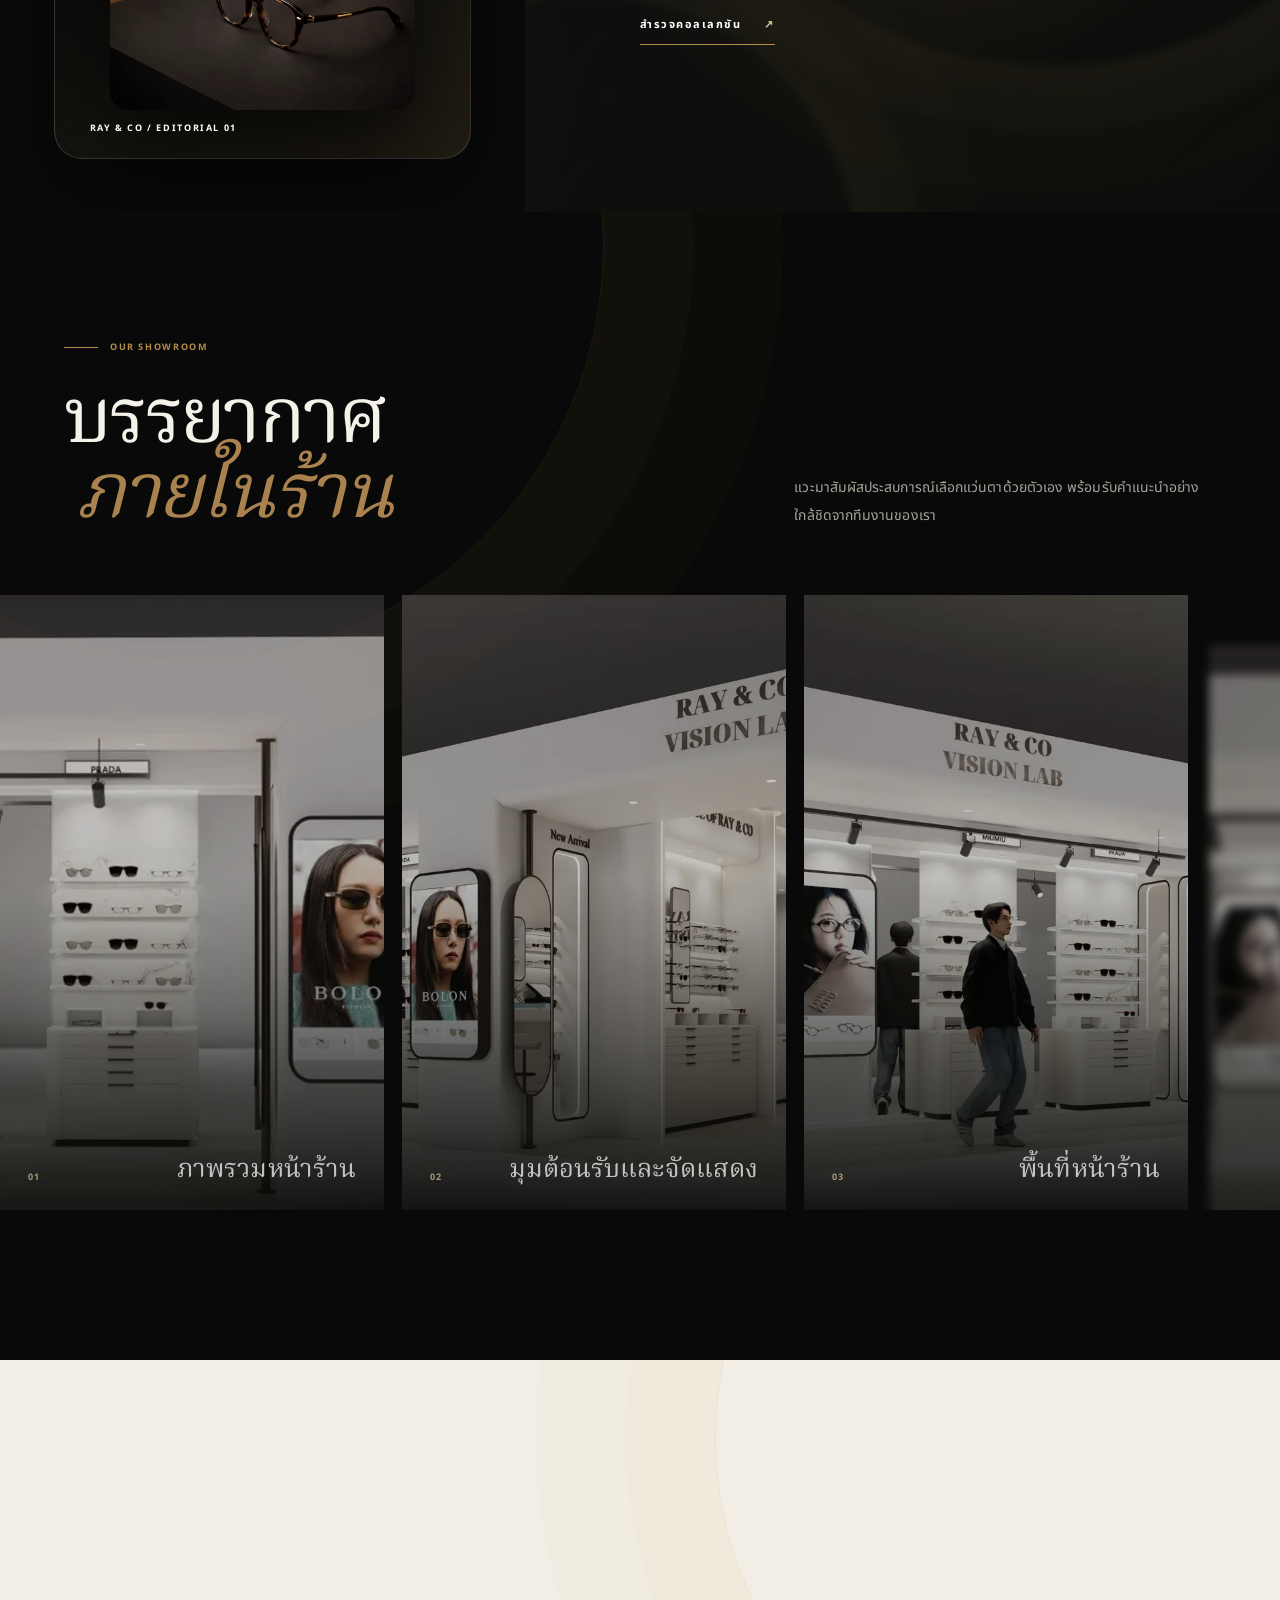
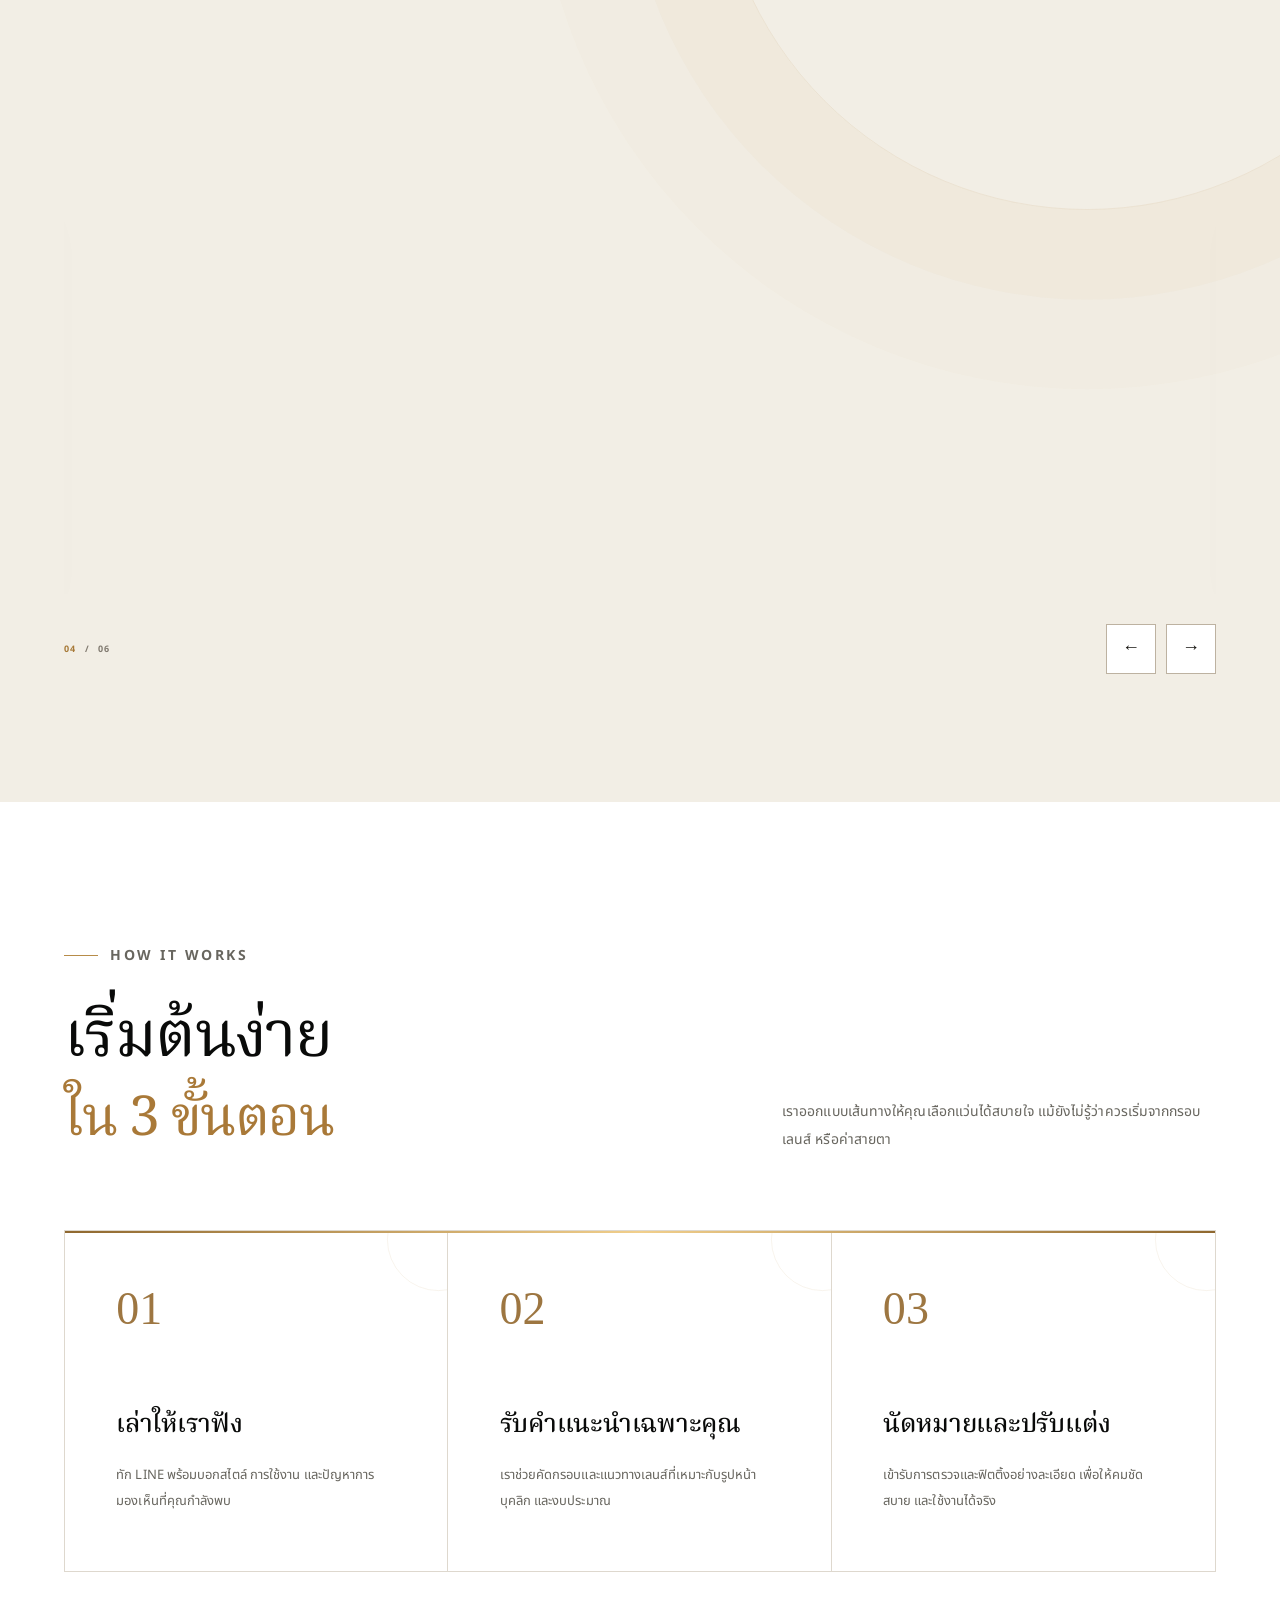
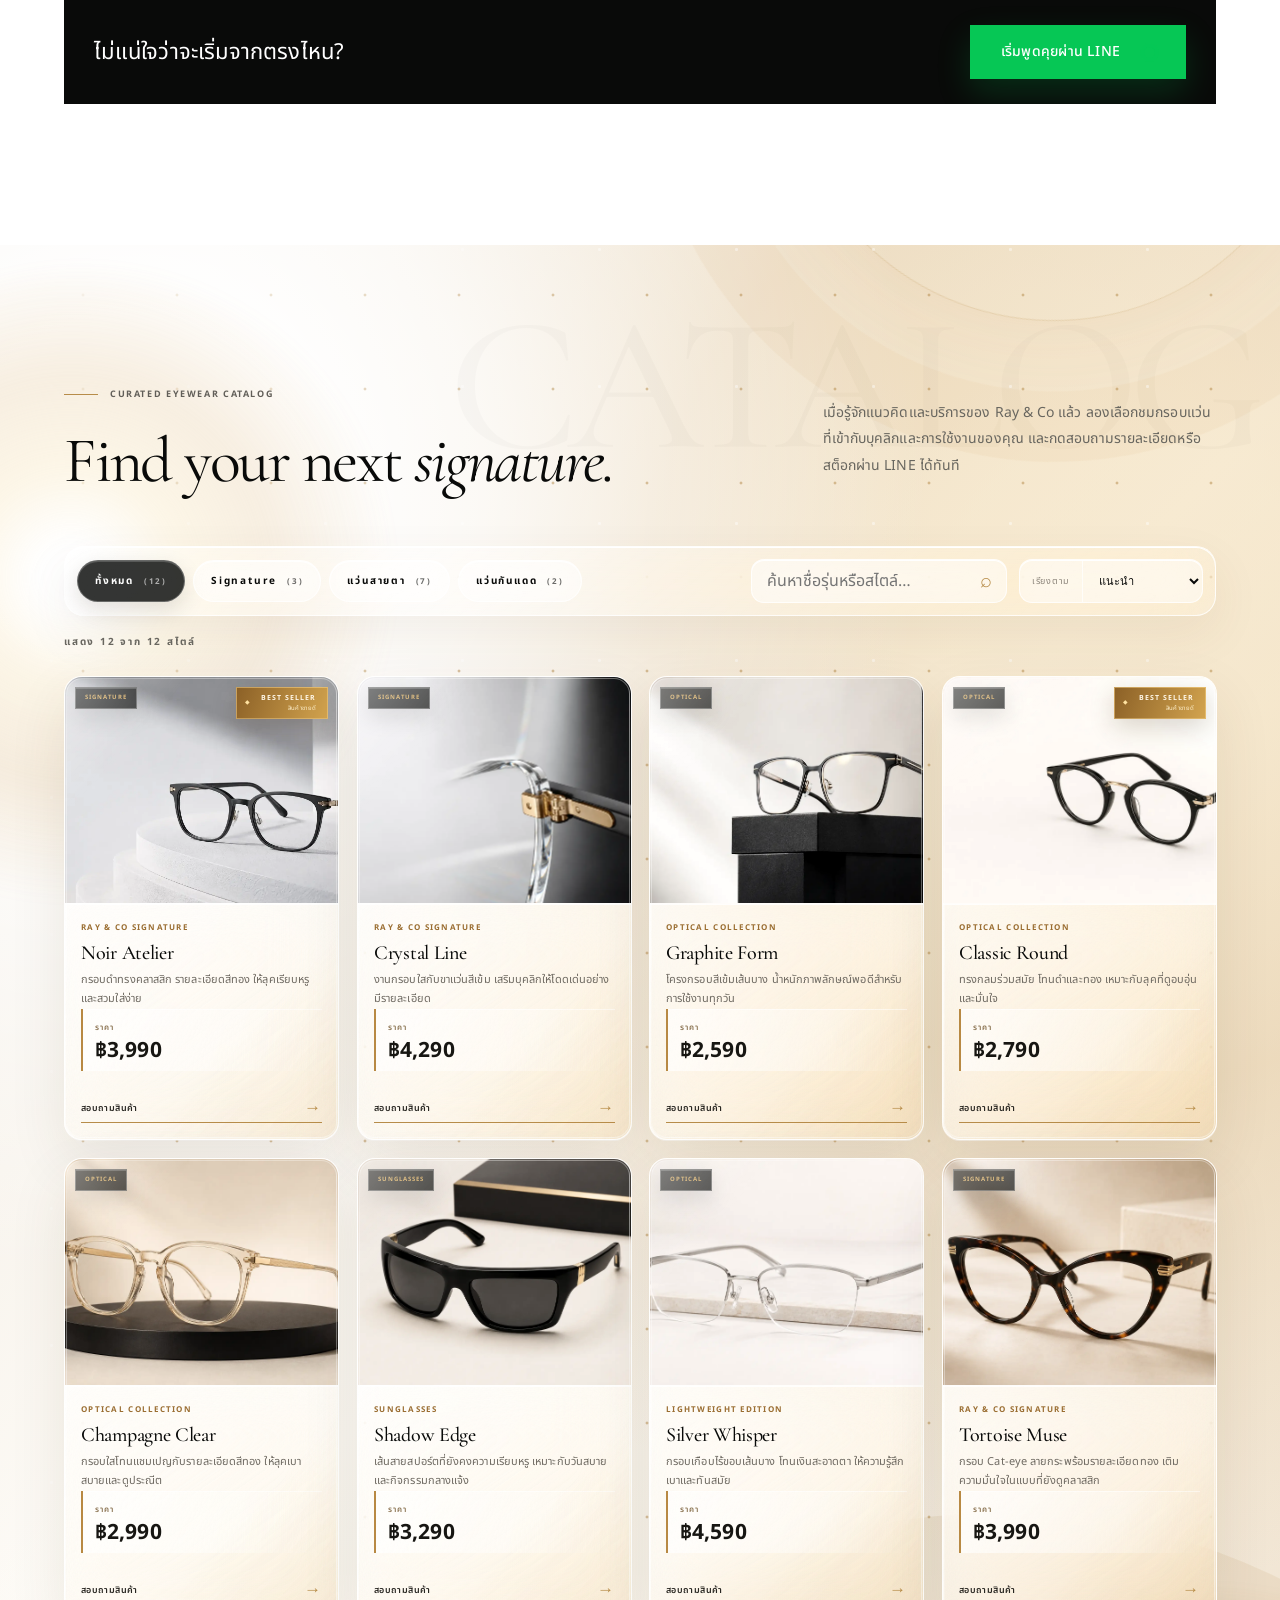
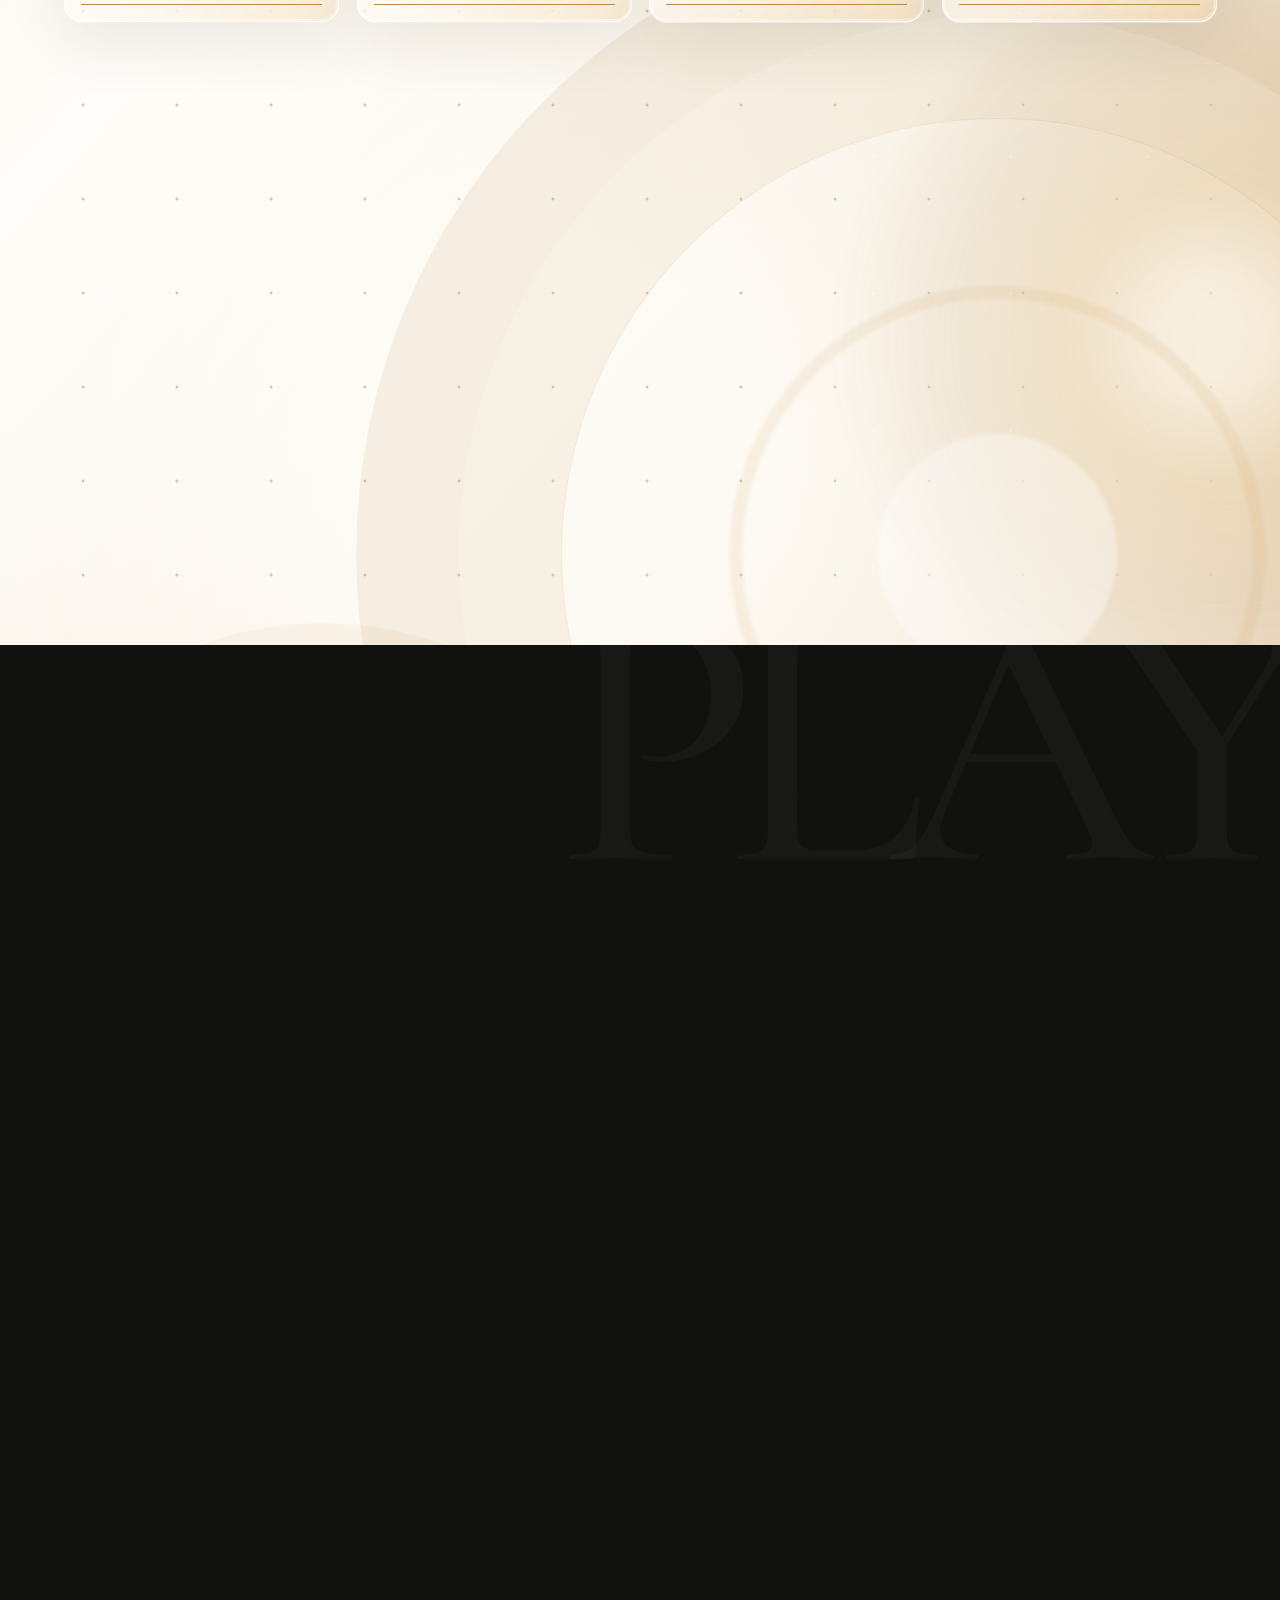
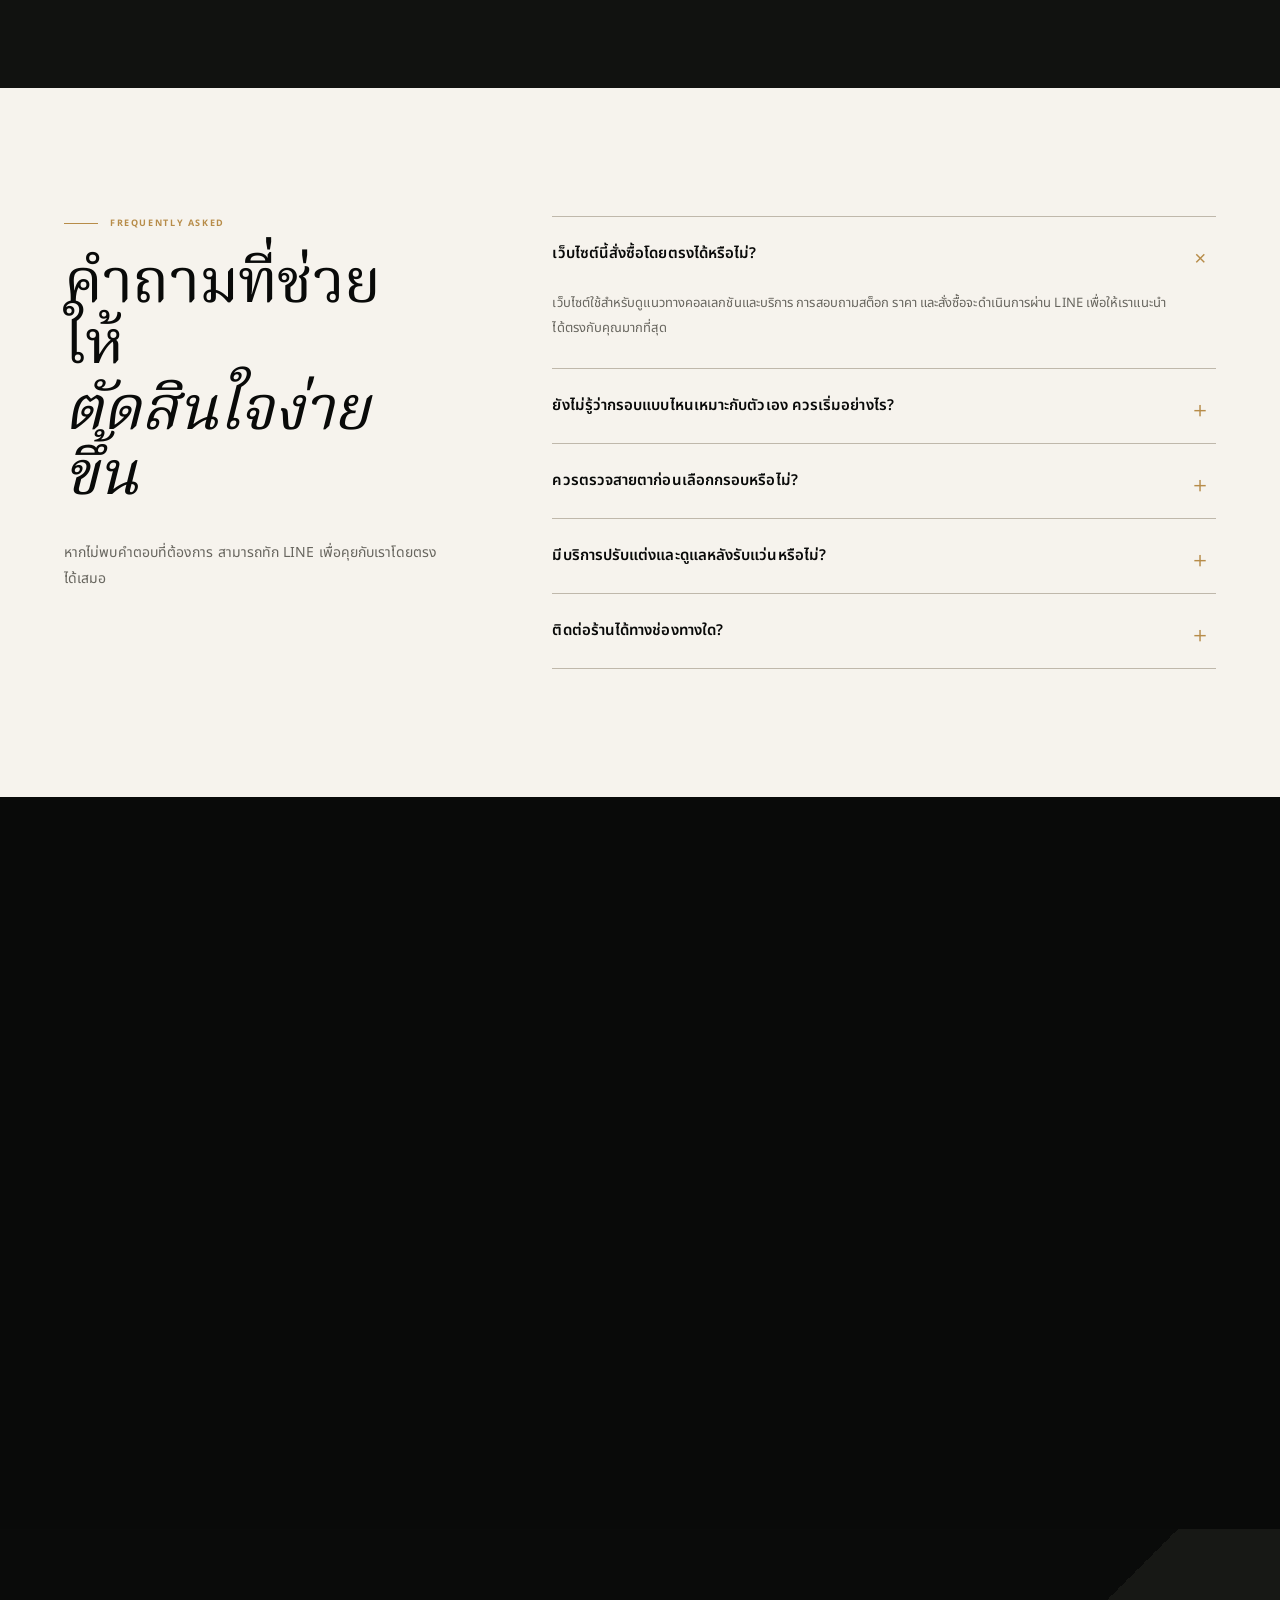
==== commit ef8b5c3f: "Fix lead paragraph text in index.html" ====
--- a/index.html
+++ b/index.html
@@ -134,7 +134,7 @@
           <p class="story-en">โลกเปลี่ยนไปทุกวัน แต่มุมมองของคุณคือสิ่งสำคัญที่สุด</p>
         </div>
         <div class="story-body reveal">
-          <p class="lead">โลกเปลี่ยนไปทุกวัน แต่มุมมองของคุณคือสิ่งสำคัญที่สุด Ray & Co, Vision Lab ถือกำเนิดขึ้นจากความเชื่อที่ว่า การมองเห็นที่คมชัดสามารถเปลี่ยนคุณภาพชีวิต และแว่นตาที่เหมาะสมสามารถเพิ่มความมั่นใจให้คุณได้ในทุกวัน</p>
+          <p class="lead">Ray & Co, Vision Lab ถือกำเนิดขึ้นจากความเชื่อที่ว่า การมองเห็นที่คมชัดสามารถเปลี่ยนคุณภาพชีวิต และแว่นตาที่เหมาะสมสามารถเพิ่มความมั่นใจให้คุณได้ในทุกวัน</p>
           <p>เราไม่ได้เริ่มต้นจากการถามว่า “แว่นแบบไหนกำลังเป็นที่นิยม” แต่เริ่มต้นจากคำถามที่สำคัญกว่าคือ “แว่นแบบไหนจะเหมาะกับคุณที่สุด”</p>
           <p>เราจึงผสานความแม่นยำด้านการมองเห็น การตรวจวิเคราะห์เชิงลึก และการคัดสรรดีไซน์ที่เข้ากับตัวตน เพื่อให้ทุกคู่เป็นมากกว่าอุปกรณ์ แต่เป็นส่วนหนึ่งของชีวิตประจำวันที่คุณอยากสวมใส่</p>
         </div>
